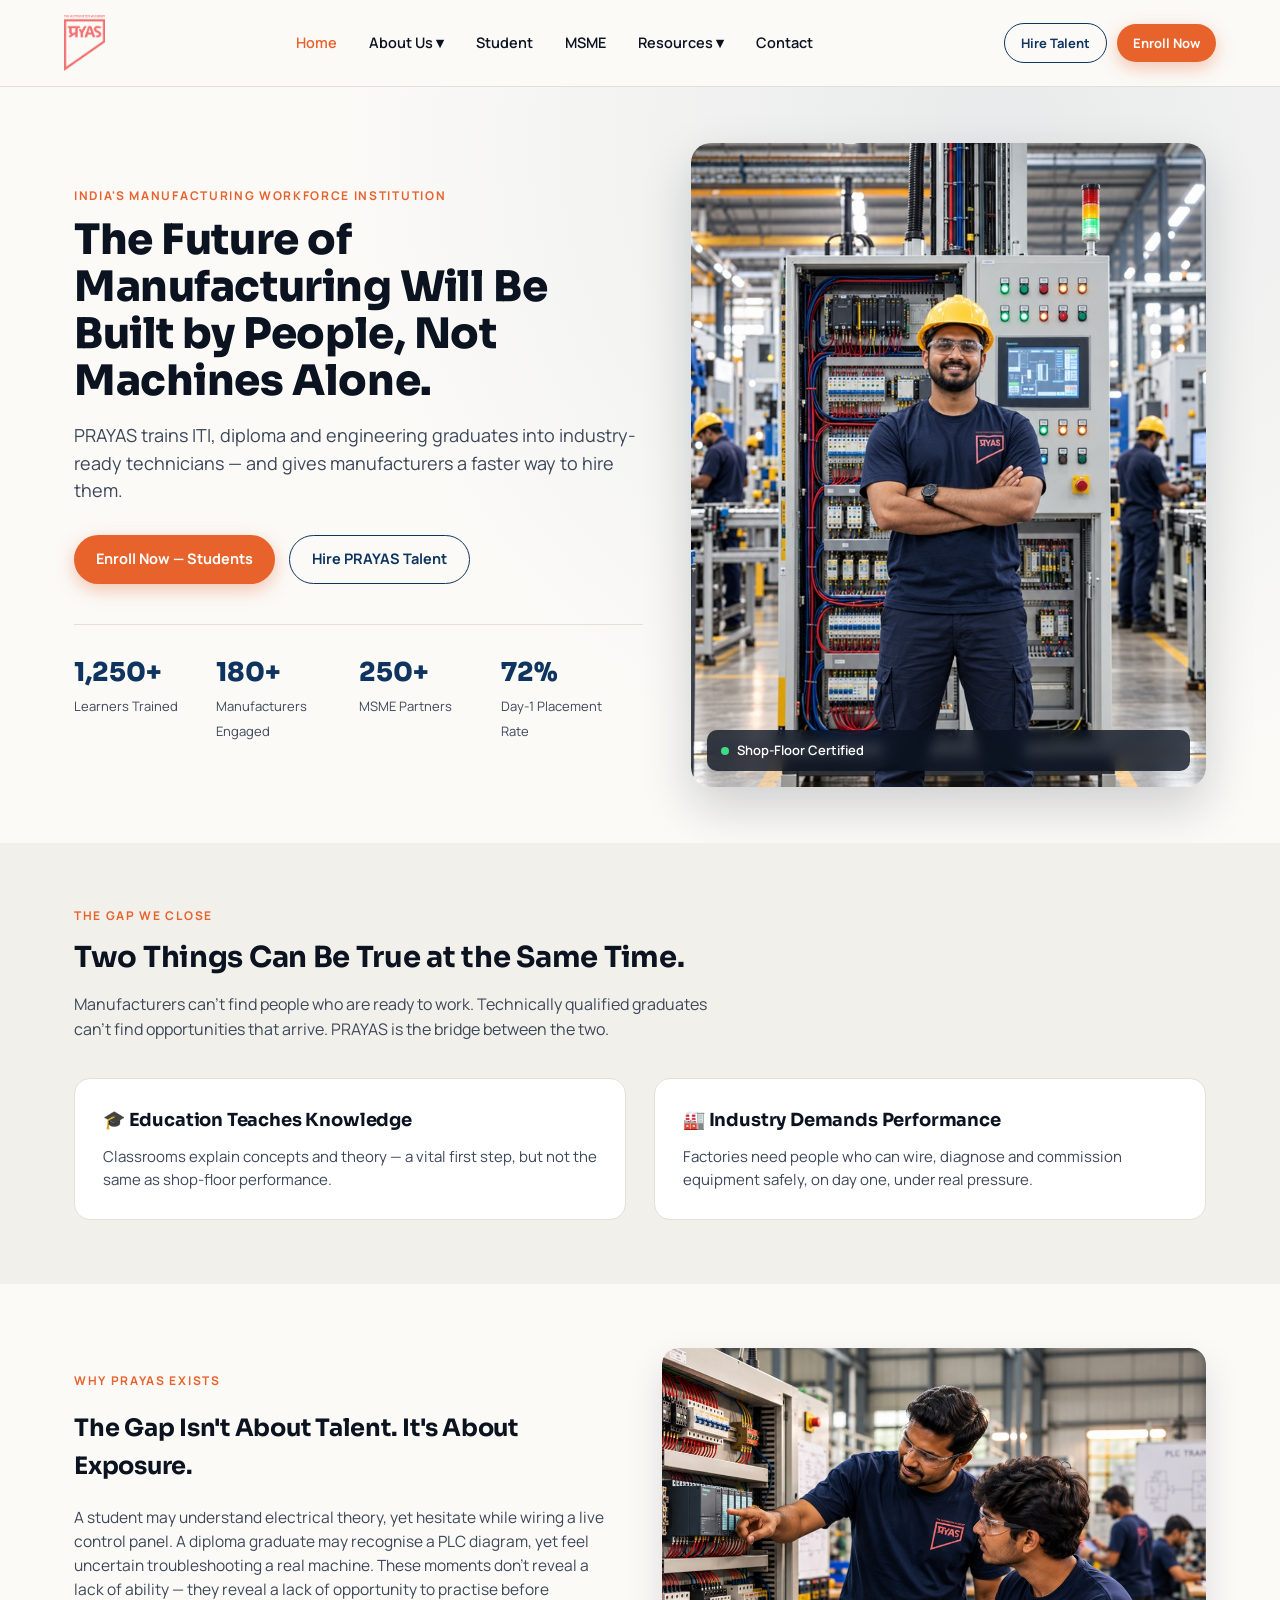
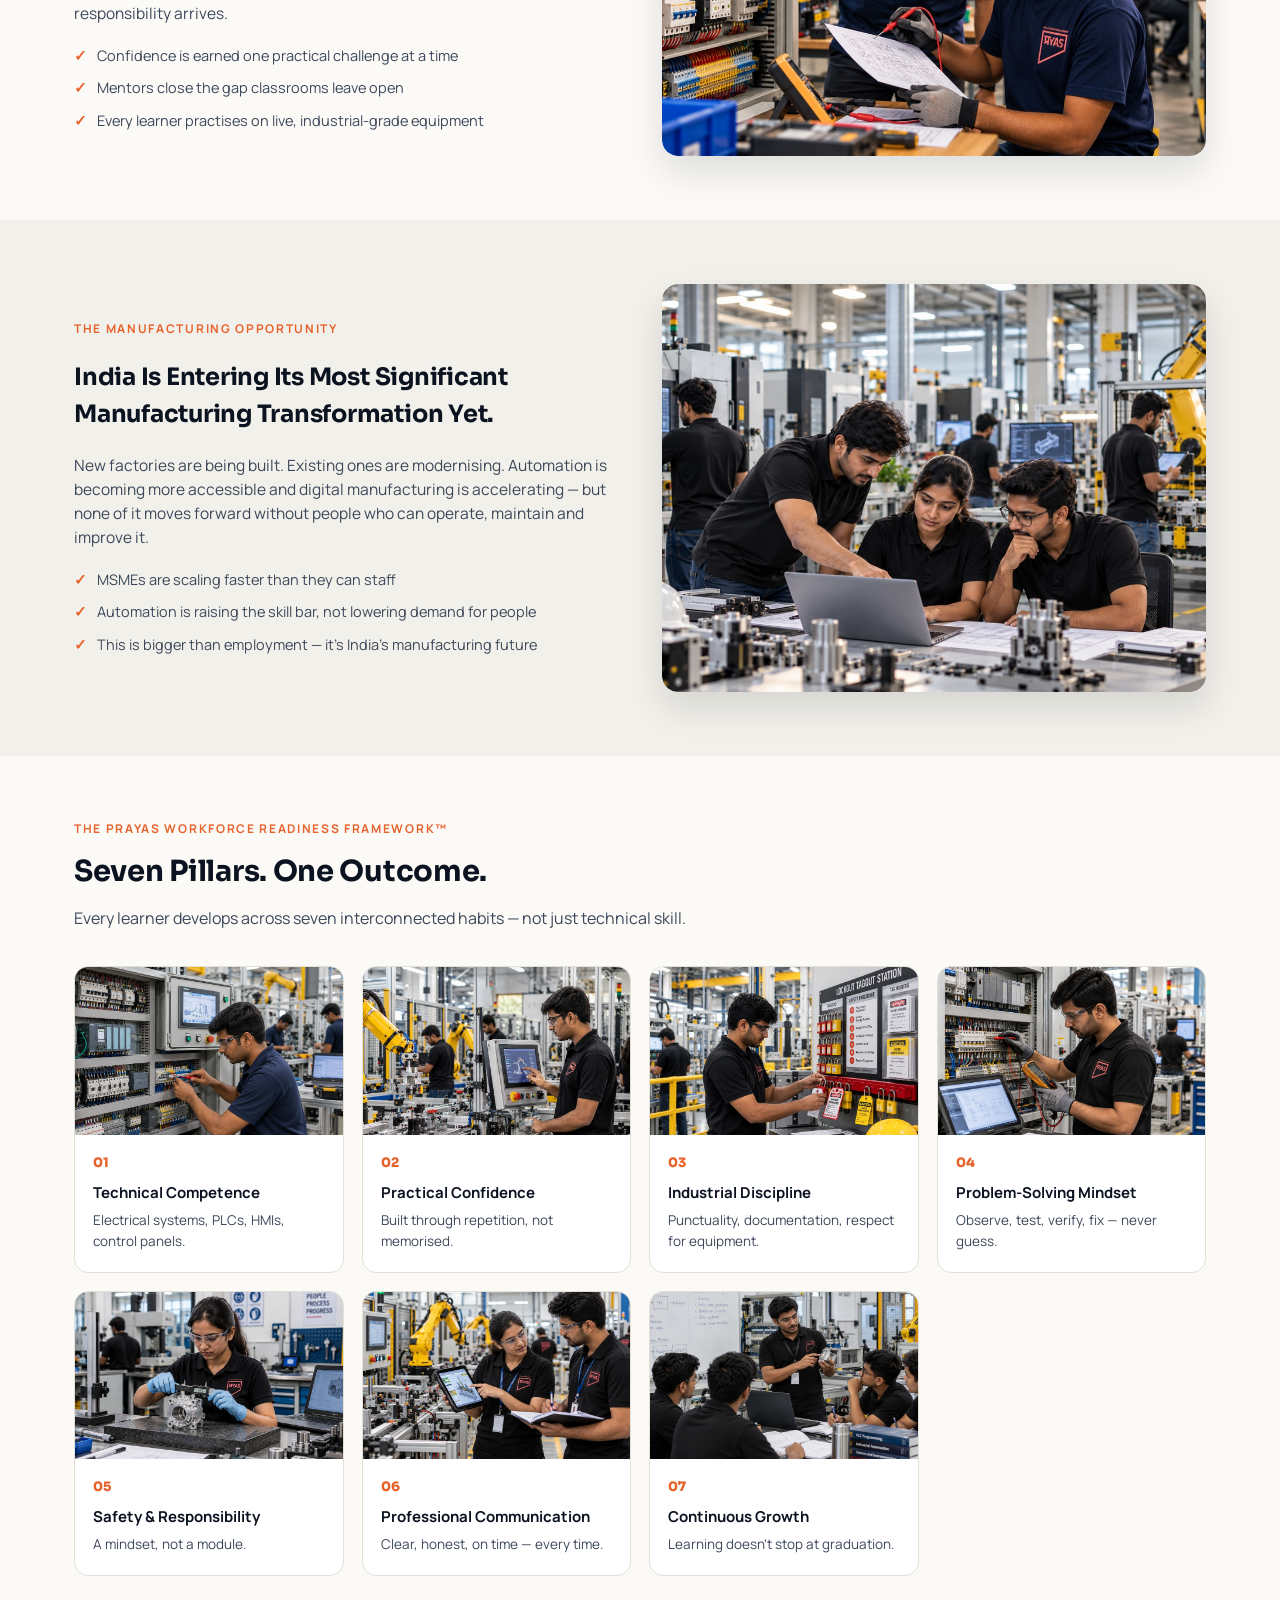
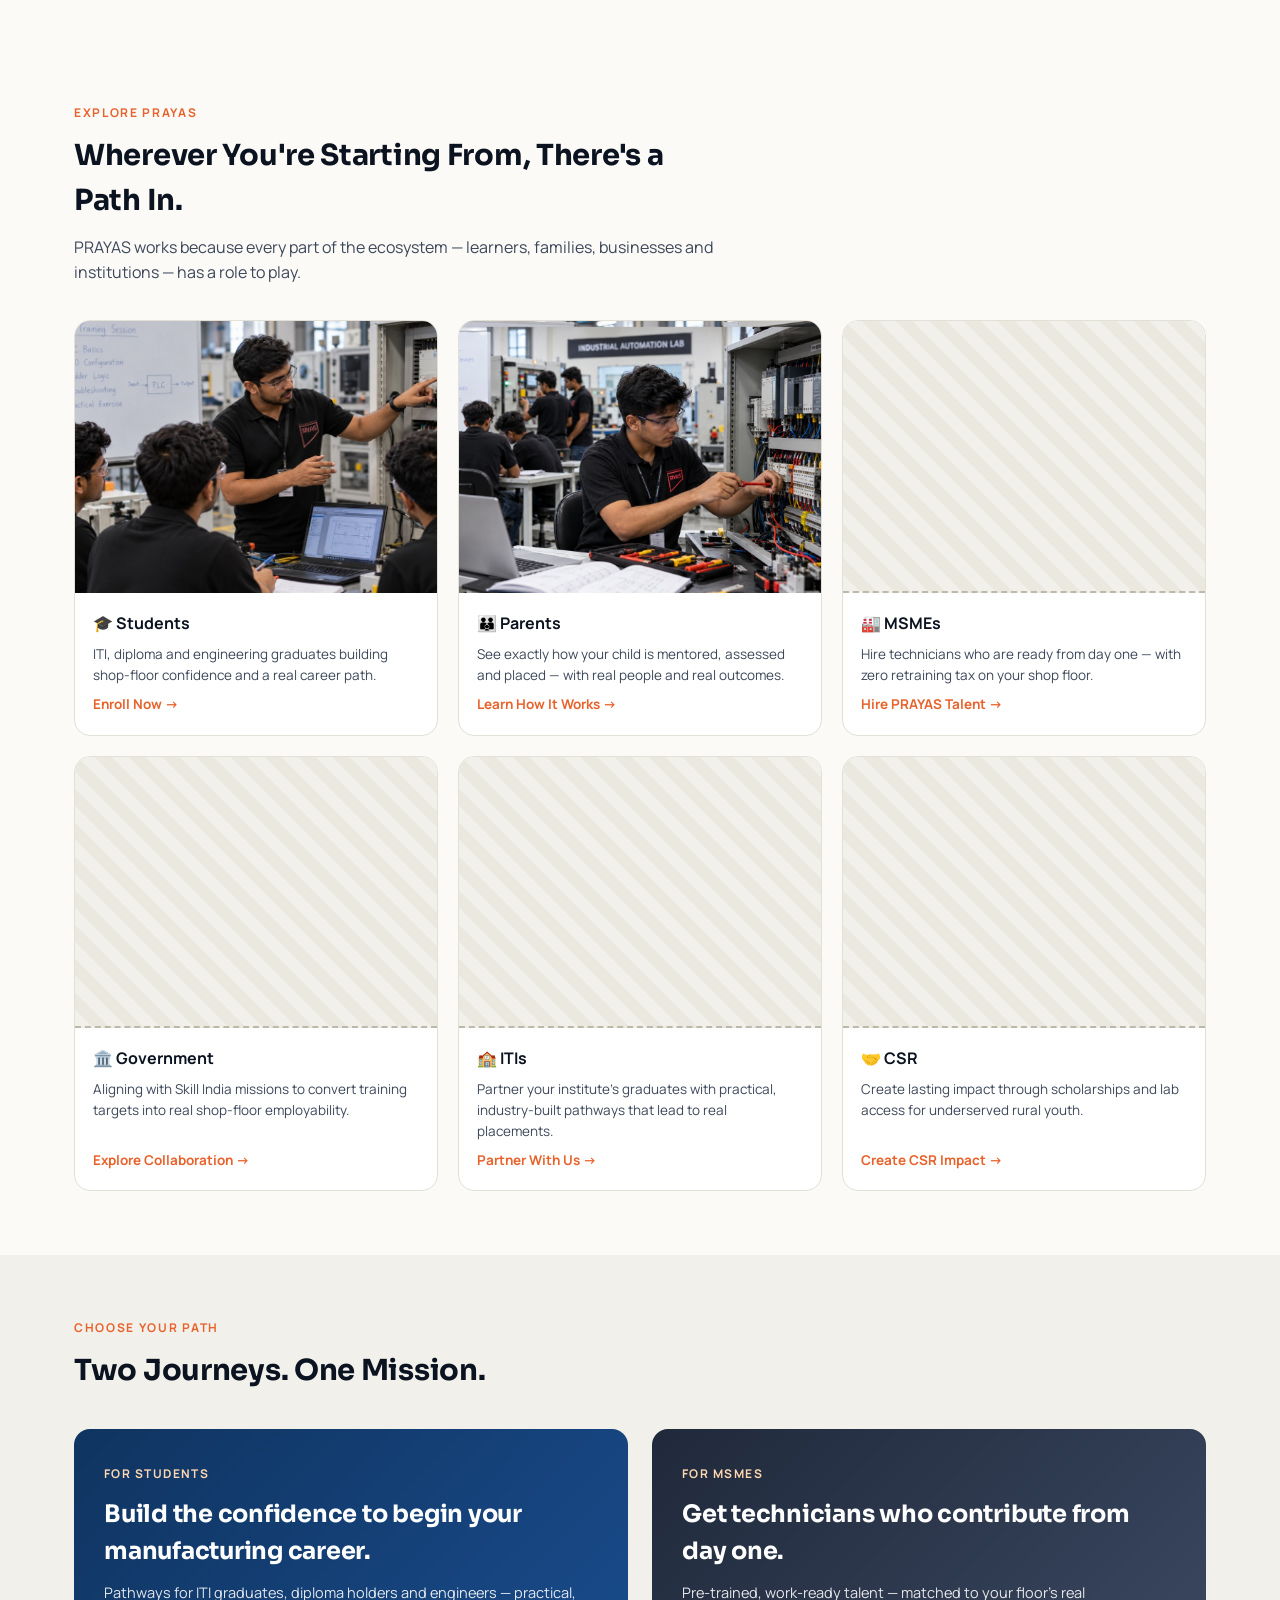
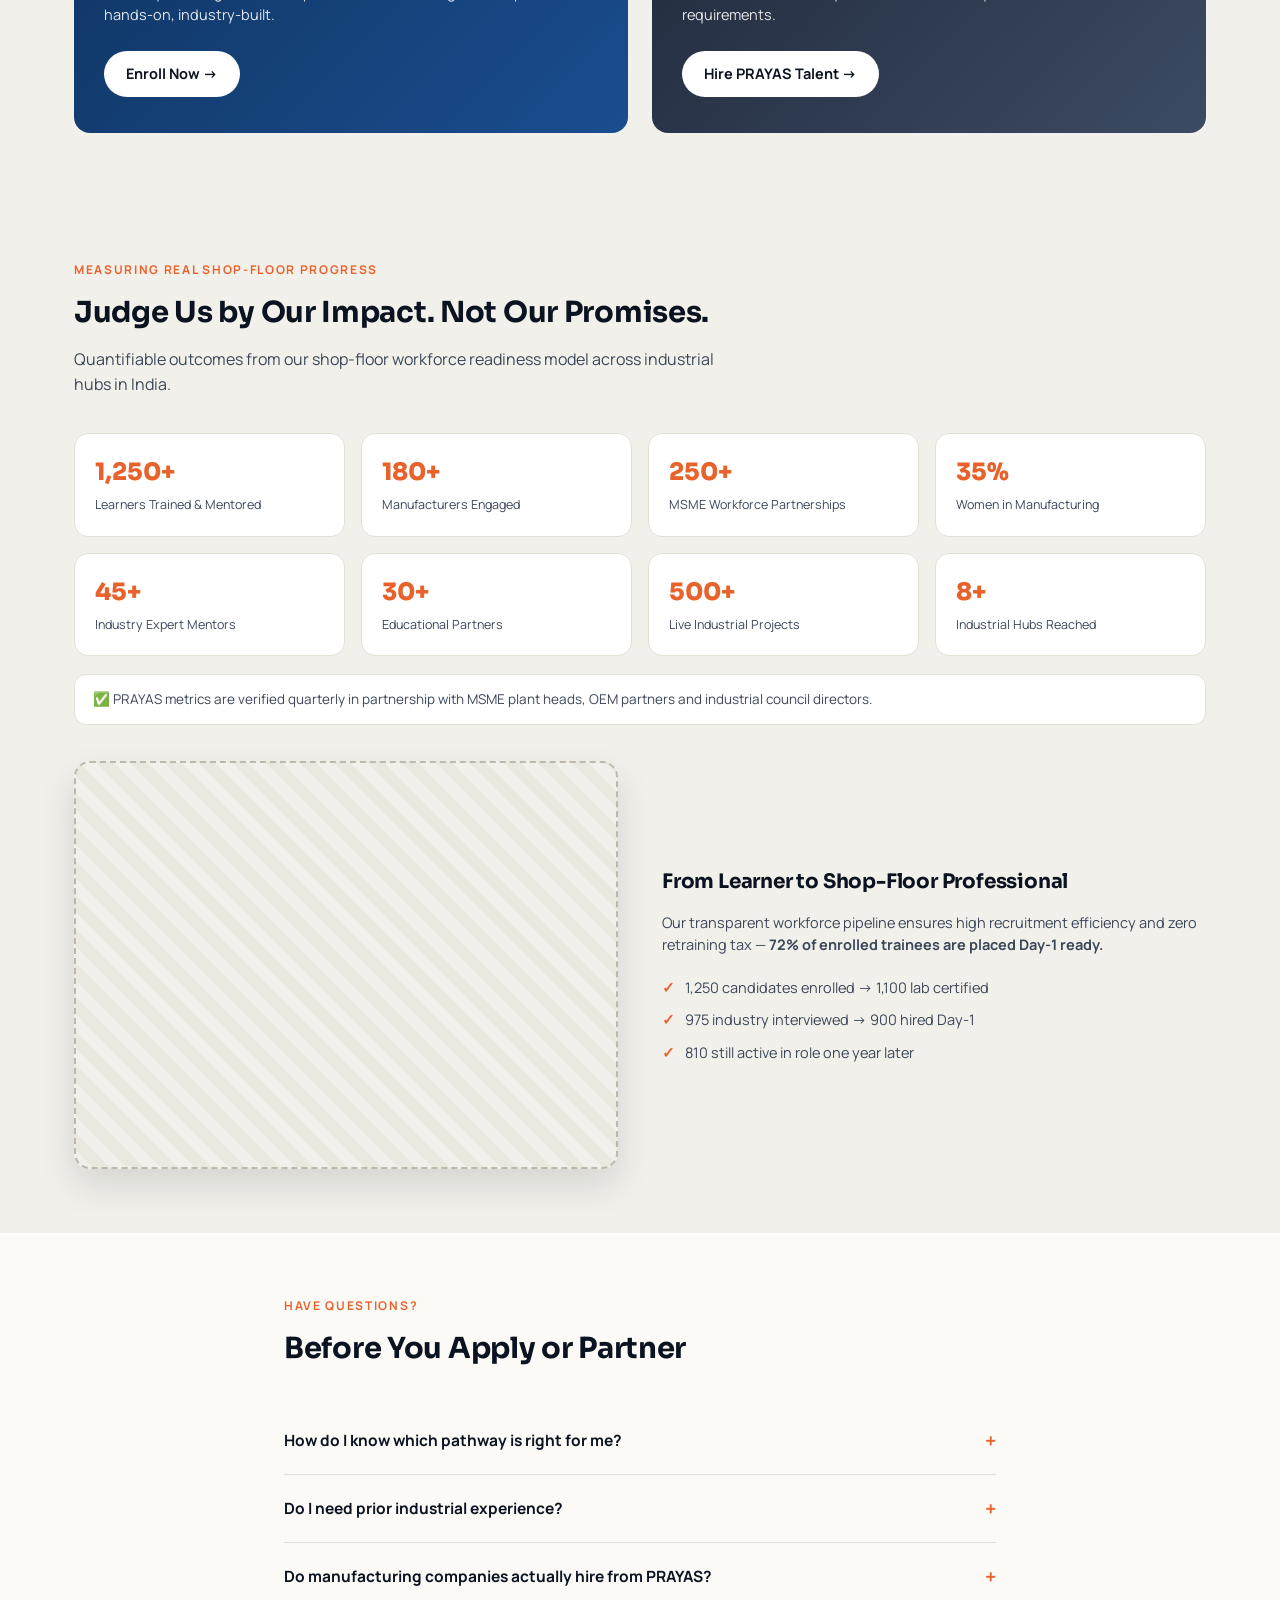
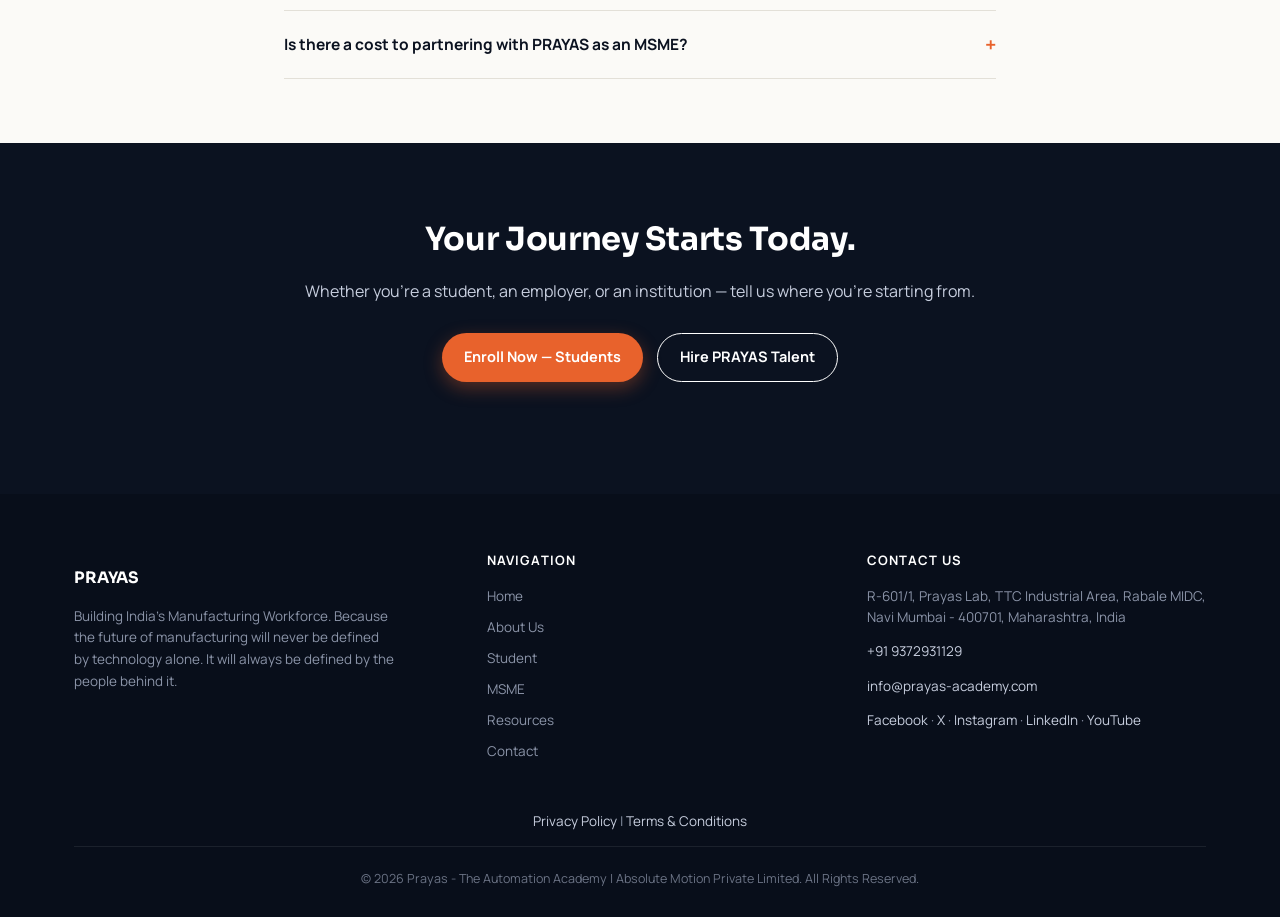
==== index.html @ fa3a676a "feat(homepage): add Parents tile photograph" ====
<!DOCTYPE html><html lang="en"><head><meta charset="UTF-8"><meta name="viewport" content="width=device-width,initial-scale=1"><title>PRAYAS — Building India's Manufacturing Workforce</title><meta name="description" content="PRAYAS trains ITI, diploma and engineering graduates into shop-floor ready technicians and helps MSMEs hire dependable talent."><link rel="preconnect" href="https://fonts.googleapis.com"><link href="https://fonts.googleapis.com/css2?family=Manrope:wght@400;500;600;700;800&family=Sora:wght@600;700;800&display=swap" rel="stylesheet"><style>
  :root{
    --ink:#0b1220;
    --ink-soft:#3c4759;
    --paper:#fbfaf7;
    --paper-alt:#f2f0ea;
    --accent:#0f3460;
    --accent-2:#e8622c;
    --line:#e3e0d8;
    --radius:16px;
    --maxw:1180px;
  }
  *{box-sizing:border-box;}
  html{scroll-behavior:smooth;}
  body{
    margin:0;
    font-family:'Manrope',sans-serif;
    color:var(--ink);
    background:var(--paper);
    line-height:1.55;
  }
  h1,h2,h3,.display{font-family:'Sora',sans-serif;letter-spacing:-0.01em;}
  a{text-decoration:none;color:inherit;}
  img{max-width:100%;display:block;}
  .wrap{max-width:var(--maxw);margin:0 auto;padding:0 24px;}
  .eyebrow{
    text-transform:uppercase;
    letter-spacing:0.14em;
    font-size:12px;
    font-weight:700;
    color:var(--accent-2);
    margin-bottom:10px;
  }
  /* ---------- HEADER ---------- */
  header{
    position:sticky;top:0;z-index:50;
    background:rgba(251,250,247,0.9);
    backdrop-filter:blur(10px);
    border-bottom:1px solid var(--line);
  }
  .nav-row{
    display:flex;align-items:center;justify-content:space-between;
    padding:15px 24px;max-width:1200px;margin:0 auto;
  }
  .logo{display:inline-flex;align-items:center;text-decoration:none;}
  .logo img{height:56px;width:auto;display:block;object-fit:contain;}
  @media (max-width:768px){.logo img{height:48px;}}
  @media (max-width:540px){.nav-row{padding:13px 18px;}.logo img{height:42px;}}
  nav.desktop-nav{display:flex;gap:32px;font-weight:600;font-size:14.5px;}
  nav.desktop-nav a:hover{color:var(--accent-2);}
  .nav-ctas{display:flex;gap:10px;align-items:center;}
  .btn{
    display:inline-flex;align-items:center;justify-content:center;gap:8px;
    padding:12px 22px;border-radius:999px;font-weight:700;font-size:14.5px;
    cursor:pointer;border:none;white-space:nowrap;transition:transform .15s ease, box-shadow .15s ease;
  }
  .btn:hover{transform:translateY(-1px);}
  .btn-primary{background:var(--accent-2);color:#fff;box-shadow:0 6px 18px rgba(232,98,44,0.35);}
  .btn-secondary{background:transparent;color:var(--accent);border:1.5px solid var(--accent);}
  .btn-ghost{background:var(--paper-alt);color:var(--ink);}
  .btn-small{padding:9px 16px;font-size:13px;}
  .hamburger{display:none;flex-direction:column;gap:5px;background:none;border:none;cursor:pointer;padding:6px;}
  .hamburger span{width:24px;height:2.5px;background:var(--ink);border-radius:2px;}
  /* ---------- MOBILE MENU ---------- */
  .mobile-menu{
    display:none;flex-direction:column;gap:2px;
    background:var(--paper);border-bottom:1px solid var(--line);
    padding:8px 24px 20px;
  }
  .mobile-menu.open{display:flex;}
  .mobile-menu a{padding:14px 4px;font-weight:600;border-bottom:1px solid var(--line);}
  /* ---------- HERO ---------- */
  .hero{padding:56px 0;position:relative;overflow:hidden;}
  .hero::before{
    content:"";position:absolute;inset:0;z-index:-1;
    background:radial-gradient(circle at 78% 8%, rgba(15,52,96,0.08), transparent 55%);
  }
  .hero-grid{display:grid;grid-template-columns:1.05fr 0.95fr;gap:48px;align-items:center;}
  .hero-inner{max-width:640px;}
  .hero h1{font-size:42px;font-weight:800;margin:0 0 18px;line-height:1.12;}
  .hero p.lede{font-size:18px;color:var(--ink-soft);margin:0 0 30px;max-width:600px;}
  .hero-ctas{display:flex;gap:14px;flex-wrap:wrap;margin-bottom:40px;}
  .trust-bar{
    display:flex;gap:0;border-top:1px solid var(--line);padding-top:28px;flex-wrap:wrap;
  }
  .trust-stat{flex:1;min-width:130px;padding-right:24px;}
  .trust-stat b{display:block;font-family:'Sora',sans-serif;font-size:26px;font-weight:800;color:var(--accent);}
  .trust-stat span{font-size:13px;color:var(--ink-soft);}
  .hero-media{position:relative;border-radius:20px;overflow:hidden;box-shadow:0 20px 50px rgba(11,18,32,0.18);}
  .hero-media img{width:100%;height:100%;object-fit:cover;aspect-ratio:4/5;}
  .hero-media .tag{
    position:absolute;bottom:16px;left:16px;right:16px;background:rgba(11,18,32,0.78);
    color:#fff;padding:10px 14px;border-radius:10px;font-size:13px;font-weight:600;
    display:flex;align-items:center;gap:8px;backdrop-filter:blur(6px);
  }
  .tag .dot{width:8px;height:8px;border-radius:50%;background:#3ddc84;flex:0 0 auto;}
  /* ---------- SECTION SHELL ---------- */
  section{padding:64px 0;}
  .section-alt{background:var(--paper-alt);}
  .section-dark{background:var(--ink);color:#fff;}
  .section-dark .section-head p{color:#aab2c5;}
  .section-head{max-width:640px;margin-bottom:36px;}
  .section-head.center{max-width:680px;margin-left:auto;margin-right:auto;text-align:center;}
  .section-head h2{font-size:29px;font-weight:700;margin:0 0 12px;}
  .section-head p{color:var(--ink-soft);font-size:16px;margin:0;}
  /* ---------- PROBLEM / BRIDGE ---------- */
  .bridge-grid{display:grid;grid-template-columns:1fr 1fr;gap:28px;}
  .bridge-card{
    background:#fff;border:1px solid var(--line);border-radius:var(--radius);
    padding:28px;
  }
  .bridge-card h3{font-size:18px;margin:0 0 10px;}
  .bridge-card p{margin:0;color:var(--ink-soft);font-size:15px;}
  .split{display:grid;grid-template-columns:1fr 1fr;gap:44px;align-items:center;}
  .split.reverse .split-media{order:2;}
  .split-media img{border-radius:18px;width:100%;object-fit:cover;aspect-ratio:4/3;box-shadow:0 16px 36px rgba(11,18,32,0.12);}
  .checklist{list-style:none;margin:20px 0 0;padding:0;display:grid;gap:10px;}
  .checklist li{display:flex;gap:10px;font-size:14.5px;color:var(--ink-soft);}
  .checklist li::before{content:"✓";color:var(--accent-2);font-weight:800;flex:0 0 auto;}
  /* ---------- FRAMEWORK: desktop grid / mobile carousel ---------- */
  .framework-grid{
    display:grid;grid-template-columns:repeat(4,1fr);gap:18px;
  }
  .pillar{
    background:#fff;border:1px solid var(--line);border-radius:14px;
    overflow:hidden;flex:0 0 auto;
  }
  .pillar .pillar-img{width:100%;aspect-ratio:16/10;object-fit:cover;}
  .pillar .pillar-body{padding:18px 18px 20px;}
  .pillar .num{font-family:'Sora',sans-serif;font-weight:800;color:var(--accent-2);font-size:13px;margin-bottom:8px;}
  .pillar h4{font-size:15px;margin:0 0 6px;}
  .pillar p{font-size:13.5px;color:var(--ink-soft);margin:0;}
  .framework-scroll{display:none;}
  /* ---------- AUDIENCE TILES ---------- */
  .tile-grid{display:grid;grid-template-columns:repeat(3,1fr);gap:20px;}
  .tile{background:#fff;border:1px solid var(--line);border-radius:16px;overflow:hidden;display:flex;flex-direction:column;}
  .tile img{width:100%;aspect-ratio:4/3;object-fit:cover;}
  .tile-body{padding:18px 18px 20px;display:flex;flex-direction:column;gap:8px;flex:1;}
  .tile-body h4{margin:0;font-size:16px;}
  .tile-body p{margin:0;font-size:13.5px;color:var(--ink-soft);flex:1;}
  .tile-body a{font-size:13.5px;font-weight:700;color:var(--accent-2);}
  /* ---------- CHOOSE YOUR PATH ---------- */
  .path-grid{display:grid;grid-template-columns:1fr 1fr;gap:24px;}
  .path-card{
    border-radius:var(--radius);padding:36px 30px;color:#fff;position:relative;overflow:hidden;
  }
  .path-card.student{background:linear-gradient(135deg,#0f3460,#1a4d8f);}
  .path-card.employer{background:linear-gradient(135deg,#20293b,#3c4a63);}
  .path-card .eyebrow-light{color:#ffd7b0;text-transform:uppercase;letter-spacing:0.12em;font-size:12px;font-weight:700;margin-bottom:12px;}
  .path-card h3{font-size:24px;margin:0 0 12px;}
  .path-card p{font-size:14.5px;opacity:0.88;margin:0 0 24px;}
  .path-card .btn-primary{background:#fff;color:var(--ink);box-shadow:none;}
  .path-card .btn-primary:hover{background:#f2f0ea;}
  /* ---------- TIMELINE (Student Journey) ---------- */
  .timeline{display:grid;grid-template-columns:repeat(5,1fr);gap:18px;}
  .tl-step{background:#fff;border:1px solid var(--line);border-radius:14px;overflow:hidden;}
  .tl-step img{width:100%;aspect-ratio:1/1;object-fit:cover;}
  .tl-body{padding:14px 16px 18px;}
  .tl-body .tl-num{font-family:'Sora',sans-serif;font-weight:800;color:var(--accent-2);font-size:12px;}
  .tl-body h4{font-size:14.5px;margin:8px 0 6px;}
  .tl-body p{font-size:12.5px;color:var(--ink-soft);margin:0;}
  /* ---------- HIRING PROCESS STEPS ---------- */
  .steps-list{display:grid;gap:14px;}
  .step-row{display:flex;gap:16px;background:#fff;border:1px solid var(--line);border-radius:14px;padding:18px 20px;align-items:flex-start;}
  .step-row .step-num{
    width:36px;height:36px;border-radius:50%;background:var(--paper-alt);color:var(--accent-2);
    font-family:'Sora',sans-serif;font-weight:800;font-size:14px;display:flex;align-items:center;justify-content:center;flex:0 0 auto;
  }
  .step-row h4{margin:0 0 4px;font-size:15.5px;}
  .step-row p{margin:0;font-size:14px;color:var(--ink-soft);}
  /* ---------- ECOSYSTEM CARDS ---------- */
  .eco-grid{display:grid;grid-template-columns:repeat(3,1fr);gap:22px;margin-bottom:30px;}
  .eco-card{background:rgba(255,255,255,0.05);border:1px solid rgba(255,255,255,0.12);border-radius:16px;padding:26px;}
  .eco-card h4{margin:0 0 10px;font-size:16.5px;color:#fff;}
  .eco-card p{margin:0;font-size:14px;color:#b7bfd1;}
  .testimonial-card{
    background:linear-gradient(135deg,#0f3460,#1a2b4d);border-radius:18px;padding:34px 36px;
    display:grid;grid-template-columns:1fr auto;gap:20px;align-items:center;
  }
  .testimonial-card .tag-pill{display:inline-block;background:rgba(232,98,44,0.18);color:#ffb98a;font-size:11.5px;font-weight:700;letter-spacing:0.08em;text-transform:uppercase;padding:5px 12px;border-radius:999px;margin-bottom:14px;}
  .testimonial-card blockquote{margin:0 0 18px;font-size:19px;font-weight:600;color:#fff;line-height:1.4;}
  .testimonial-card .attribution{display:flex;align-items:center;gap:10px;font-size:13.5px;color:#c7cede;}
  .testimonial-card .avatar{width:36px;height:36px;border-radius:50%;background:var(--accent-2);color:#fff;display:flex;align-items:center;justify-content:center;font-weight:800;font-size:13px;flex:0 0 auto;}
  /* ---------- VISION BANNER ---------- */
  .vision-banner{
    background:linear-gradient(135deg,#0f3460,#0b1220);color:#fff;border-radius:22px;
    padding:56px 44px;text-align:center;position:relative;overflow:hidden;
  }
  .vision-banner .eyebrow{color:#ffb98a;}
  .vision-banner h2{font-size:30px;margin:0 auto 16px;max-width:720px;}
  .vision-banner p{color:#c7cede;max-width:620px;margin:0 auto;font-size:15.5px;}
  /* ---------- IMPACT STATS ---------- */
  .stat-grid{display:grid;grid-template-columns:repeat(4,1fr);gap:16px;margin-bottom:18px;}
  .stat-card{background:#fff;border:1px solid var(--line);border-radius:14px;padding:20px;}
  .stat-card b{display:block;font-family:'Sora',sans-serif;font-size:24px;font-weight:800;color:var(--accent-2);}
  .stat-card span{font-size:12.5px;color:var(--ink-soft);}
  .verified-note{display:flex;gap:8px;align-items:center;background:#fff;border:1px solid var(--line);border-radius:12px;padding:14px 18px;font-size:13.5px;color:var(--ink-soft);margin-bottom:36px;}
  /* ---------- FAQ accordion ---------- */
  .faq-item{border-bottom:1px solid var(--line);padding:18px 0;cursor:pointer;}
  .faq-q{display:flex;justify-content:space-between;align-items:center;font-weight:700;font-size:15.5px;}
  .faq-a{max-height:0;overflow:hidden;transition:max-height .25s ease;font-size:14.5px;color:var(--ink-soft);}
  .faq-item.open .faq-a{max-height:200px;padding-top:10px;}
  .faq-item.open .faq-q .chev{transform:rotate(45deg);}
  .chev{transition:transform .2s ease;font-size:20px;color:var(--accent-2);}
  /* ---------- CONTACT FORM ---------- */
  .contact-grid{display:grid;grid-template-columns:1.1fr 0.9fr;gap:36px;}
  .contact-form{background:#fff;border:1px solid var(--line);border-radius:18px;padding:32px;}
  .contact-form h3{margin:0 0 6px;font-size:20px;}
  .contact-form>p{margin:0 0 22px;color:var(--ink-soft);font-size:14px;}
  .form-row{display:grid;grid-template-columns:1fr 1fr;gap:14px;margin-bottom:14px;}
  .field label{display:block;font-size:11.5px;font-weight:700;letter-spacing:0.06em;text-transform:uppercase;color:var(--ink-soft);margin-bottom:6px;}
  .field input,.field textarea,.field select{
    width:100%;border:1px solid var(--line);border-radius:10px;padding:12px 14px;font-family:inherit;font-size:14.5px;background:var(--paper);
  }
  .field textarea{resize:vertical;min-height:90px;}
  .contact-side{display:flex;flex-direction:column;gap:18px;}
  .info-card{background:var(--paper-alt);border:1px solid var(--line);border-radius:16px;padding:22px;}
  .info-card h4{margin:0 0 10px;font-size:15px;}
  .info-card p{margin:0 0 4px;font-size:14px;color:var(--ink-soft);}
  .info-card a{color:var(--accent);font-weight:700;}
  .info-card.notice{background:#fff3ec;border-color:#f4d3bf;}
  /* ---------- CLOSING CTA ---------- */
  .closing{background:var(--ink);color:#fff;text-align:center;padding:72px 0;}
  .closing h2{font-size:32px;margin:0 0 14px;}
  .closing p{color:#c7cede;margin:0 0 30px;}
  .closing .hero-ctas{justify-content:center;}
  /* ---------- FOOTER ---------- */
  footer{background:#080e1a;color:#8b94a8;padding:56px 0 28px;font-size:13.5px;}
  .footer-grid{display:grid;grid-template-columns:1.1fr 1fr 1fr;gap:40px;margin-bottom:36px;}
  .footer-brand img{height:70px;width:auto;margin-bottom:16px;}
  .footer-brand p{max-width:320px;line-height:1.6;color:#8b94a8;}
  .footer-social{display:flex;gap:10px;margin-top:16px;}
  .footer-social a{width:34px;height:34px;border-radius:50%;background:rgba(255,255,255,0.06);display:flex;align-items:center;justify-content:center;font-size:13px;color:#c7cede;}
  footer h5{color:#fff;font-size:13px;text-transform:uppercase;letter-spacing:0.08em;margin:0 0 16px;}
  footer nav.footer-nav{display:flex;flex-direction:column;gap:10px;}
  .footer-bottom{border-top:1px solid rgba(255,255,255,0.08);padding-top:22px;text-align:center;font-size:12.5px;color:#6b7385;}
  /* ---------- STICKY MOBILE CTA BAR ---------- */
  .mobile-cta-bar{
    display:none;position:fixed;bottom:0;left:0;right:0;z-index:60;
    background:#fff;border-top:1px solid var(--line);
    padding:10px 16px calc(10px + env(safe-area-inset-bottom));
    gap:10px;box-shadow:0 -6px 20px rgba(0,0,0,0.08);
  }
  .mobile-cta-bar .btn{flex:1;padding:13px 10px;font-size:14px;}
  /* ================= RESPONSIVE: MOBILE (<768px) ================= */
  @media (max-width:900px){
    .hero-grid{grid-template-columns:1fr;}
    .hero-media{order:-1;max-width:420px;}
    .split{grid-template-columns:1fr;}
    .split.reverse .split-media{order:0;}
    .tile-grid{grid-template-columns:1fr 1fr;}
    .eco-grid{grid-template-columns:1fr;}
    .stat-grid{grid-template-columns:1fr 1fr;}
    .footer-grid{grid-template-columns:1fr 1fr;}
    .contact-grid{grid-template-columns:1fr;}
    .testimonial-card{grid-template-columns:1fr;}
  }
  @media (max-width:768px){
    nav.desktop-nav{display:none;}
    .nav-ctas .btn-secondary{display:none;}
    .nav-ctas .btn-primary{display:none;}
    .hamburger{display:flex;}
    .hero{padding:32px 0;}
    .hero h1{font-size:28px;}
    .hero h1 .desktop-only-text{display:none;}
    .hero p.lede{font-size:15px;}
    .hero-ctas{margin-bottom:28px;}
    .hero-ctas .btn-secondary{display:none;} /* mobile hero: ONE primary CTA only, per the divergence rule */
    .trust-bar{display:grid;grid-template-columns:1fr 1fr;gap:18px;border-top:1px solid var(--line);}
    .trust-stat{padding-right:0;}
    section{padding:44px 0;}
    .section-head h2{font-size:23px;}
    .bridge-grid{grid-template-columns:1fr;gap:16px;}
    /* framework becomes a swipeable carousel on mobile */
    .framework-grid{display:none;}
    .framework-scroll{
      display:flex;gap:14px;overflow-x:auto;scroll-snap-type:x mandatory;
      padding-bottom:8px;margin:0 -24px;padding-left:24px;padding-right:24px;
    }
    .framework-scroll .pillar{min-width:78%;scroll-snap-align:start;}
    .tile-grid{grid-template-columns:1fr;gap:16px;}
    .path-grid{grid-template-columns:1fr;gap:16px;}
    .path-card{padding:26px 22px;}
    .timeline{grid-template-columns:1fr 1fr;}
    .stat-grid{grid-template-columns:1fr 1fr;}
    .form-row{grid-template-columns:1fr;}
    body{padding-bottom:74px;} /* room for sticky bar */
    .mobile-cta-bar{display:flex;}
    .closing .hero-ctas .btn-secondary{display:none;}
    .vision-banner{padding:40px 26px;}
  }
  @media (min-width:769px){
    .mobile-menu{display:none !important;}
  }

.photo-slot{display:flex;align-items:center;justify-content:center;text-align:center;width:100%;min-height:140px;border:2px dashed #bdb8aa;border-radius:16px;background:repeating-linear-gradient(45deg,#f2f0ea,#f2f0ea 12px,#ebe8df 12px,#ebe8df 24px);color:#7b7566;font:600 13px Manrope,sans-serif;padding:12px;overflow:hidden}
.photo-slot.filled{border:0;padding:0;background:none}.photo-slot img{width:100%;height:100%;object-fit:cover;display:block;border-radius:inherit}
.hero-media .photo-slot,.split-media .photo-slot{box-shadow:0 16px 36px rgba(11,18,32,.12)}.pillar .photo-slot,.tile .photo-slot{border-radius:0;border-width:0 0 2px 0}
.muted{color:var(--ink-soft)}.lead{max-width:680px;color:var(--ink-soft)}
.page-hero{background:linear-gradient(135deg,#0f3460,#0b1f3a);color:#fff;padding:56px 0}.page-hero h1{font-size:clamp(28px,4vw,40px);margin:0 0 12px}.page-hero p{color:#d5dbe8;max-width:620px}.page-hero .eyebrow{color:#ffd7b0}
.dd{position:relative}.dd>div{display:none;position:absolute;top:100%;left:-10px;background:#fff;border:1px solid var(--line);border-radius:10px;padding:8px;min-width:190px;flex-direction:column;z-index:60}
.dd:hover>div,.dd:focus-within>div,.dd.open>div{display:flex}.dd>div a{padding:7px 10px;border-radius:6px;font-weight:500}.dd>div a:hover{background:var(--paper-alt)}
.flow .nodes{list-style:none;margin:0 0 16px;padding:0;display:flex;gap:10px}.flow li{flex:1;position:relative}
.flow li:not(:last-child)::after{content:"\2192";position:absolute;right:-10px;top:50%;transform:translate(50%,-50%);color:var(--accent-2);font-weight:800;z-index:1}
.node{width:100%;height:100%;text-align:left;background:#fff;border:1.5px solid var(--line);border-radius:12px;padding:14px;font:600 14px Manrope,sans-serif;cursor:pointer}
.node b{display:block;color:var(--accent-2);font:800 12px Sora,sans-serif;margin-bottom:4px}.node:hover{border-color:var(--accent)}.node.on{background:var(--accent);color:#fff;border-color:var(--accent)}.node.on b{color:#ffd7b0}
.panel{background:#fff;border:1px solid var(--line);border-left:5px solid var(--accent-2);border-radius:12px;padding:18px 20px}.panel h4{margin:0 0 6px}.panel p{margin:0;color:var(--ink-soft)}
.stairs .nodes{align-items:flex-end}.stairs li:nth-child(1) .node{min-height:80px}.stairs li:nth-child(2) .node{min-height:110px}.stairs li:nth-child(3) .node{min-height:140px}.stairs li:nth-child(4) .node{min-height:170px}.stairs li:nth-child(5) .node{min-height:200px}
.tabs{display:flex;gap:8px;flex-wrap:wrap;margin:16px 0 20px}.tabs button{padding:9px 16px;border-radius:99px;border:1.5px solid var(--line);background:#fff;font:700 14px Manrope,sans-serif;cursor:pointer}.tabs button.on{background:var(--accent-2);border-color:var(--accent-2);color:#fff}
[data-pane]{display:none}[data-pane].on{display:block}.start{display:inline-block;background:var(--paper-alt);border:1.5px dashed var(--accent);border-radius:99px;padding:6px 14px;font-weight:700;font-size:13px;margin-bottom:12px}
.win{background:#fff;border:1px solid var(--line);border-radius:14px;overflow:hidden;box-shadow:0 12px 30px rgba(11,18,32,.1)}
.bar{background:var(--paper-alt);padding:10px 14px;display:flex;gap:6px;align-items:center;font-size:13px;font-weight:700;border-bottom:1px solid var(--line)}
.bar i{width:11px;height:11px;border-radius:50%;background:#ff5f57}.bar i:nth-child(2){background:#febc2e}.bar i:nth-child(3){background:#28c840;margin-right:8px}
.faq{display:grid;grid-template-columns:1fr 1.2fr}.faq .qs{display:flex;flex-direction:column;border-right:1px solid var(--line)}.faq .node{height:auto;padding:14px 16px;border:0;border-bottom:1px solid var(--line);border-radius:0}.faq .ans{padding:22px}.faq .ans h4{margin:0 0 8px}
.sides{display:grid;grid-template-columns:1fr auto 1fr;align-items:center;margin:24px 0}.side{background:#fff;border:1px solid var(--line);border-radius:14px;padding:22px}.side small{color:var(--accent-2);font-weight:800;text-transform:uppercase;font-size:11px}
.side p{font:600 17px Sora,sans-serif;margin:8px 0 0}.span{width:36px;height:6px;background:var(--line);border-radius:3px;transition:width .8s,background .8s}.sides.built .span{width:120px;background:var(--accent-2)}
.built-msg{opacity:0;transition:opacity .6s .5s;text-align:center;font-weight:700;color:var(--accent-2)}.sides.built+.built-msg{opacity:1}
.chal{background:#fff;border:1px solid var(--line);border-radius:12px;margin-bottom:10px;padding:0 18px}.chal summary{padding:16px 0;font-weight:700;cursor:pointer;list-style:none;display:flex;justify-content:space-between}.chal summary::after{content:"+";color:var(--accent-2);font-size:20px}.chal[open] summary::after{content:"\2212"}.chal div{padding:0 0 16px;color:var(--ink-soft)}
.calc{background:var(--accent);color:#fff;border-radius:16px;padding:26px;display:grid;grid-template-columns:1fr 1fr;gap:24px}.calc label{display:block;font-size:12px;font-weight:700;margin:10px 0 4px;color:#d5dbe8}.calc input{width:100%;padding:10px;border-radius:8px;border:0;font:inherit}
.calc .out{background:rgba(255,255,255,.08);border-radius:12px;padding:20px;text-align:center}.calc .out b{display:block;font:800 34px Sora,sans-serif;color:#ffd7b0}
.grid3{display:grid;grid-template-columns:repeat(3,1fr);gap:16px}.card{background:#fff;border:1px solid var(--line);border-radius:14px;padding:20px}
@media(max-width:900px){.hero-media{order:0;max-width:100%}.hero-media .photo-slot,.hero-media img{aspect-ratio:16/9!important}}
@media(max-width:768px){.hero h1 .desktop-only-text{display:inline!important}section{padding:36px 0}.hide-m{display:none!important}
.tile-grid{display:flex!important;overflow-x:auto;scroll-snap-type:x mandatory;gap:14px;margin:0 -24px;padding:0 24px 8px}.tile{min-width:78%;scroll-snap-align:start}
.split-media .photo-slot,.pillar .photo-slot{aspect-ratio:16/9!important}}
@media(max-width:800px){.flow .nodes{flex-direction:column}.flow li:not(:last-child)::after{content:"\2193";right:auto;left:50%;top:auto;bottom:-14px;transform:translateX(-50%)}.stairs li .node{min-height:0!important}.faq,.sides,.calc,.grid3{grid-template-columns:1fr!important}.faq .qs{border-right:0}.span{width:6px;height:30px;margin:0 auto}.sides.built .span{width:6px;height:60px}.dd>div{position:static;display:flex;border:0}}

.desktop-nav a.active{color:var(--accent-2)}.desktop-nav a.soon,.mobile-menu a.soon,.footer-nav a.soon,.dd>div a.soon{opacity:.5}
.toast{position:fixed;bottom:90px;left:50%;transform:translateX(-50%);background:#0b1220;color:#fff;padding:10px 18px;border-radius:99px;font-size:14px;z-index:99;opacity:0;pointer-events:none;transition:opacity .25s}.toast.on{opacity:1}
</style></head><body><header><div class="nav-row"><a href="index.html" class="logo"><img src="images/logo.png" alt="PRAYAS Logo"></a><nav class="desktop-nav"><a href="index.html" class="active">Home</a><span class="dd"><a href="about.html">About Us &#9662;</a><div><a href="about.html#about-why">Why PRAYAS?</a><a href="about.html#about-vision">Vision &amp; Purpose</a><a href="about.html#about-mission">Mission &amp; Impact</a><a href="about.html#about-collaboration">Collaboration</a><a href="about.html#about-career">Career</a><a href="contact.html">Contact Us</a></div></span><a href="students.html">Student</a><a href="employers.html">MSME</a><span class="dd"><a href="resources.html">Resources &#9662;</a><div><a href="resources.html#vlog">Vlog</a><a href="resources.html#blog">Blog</a><a href="resources.html#study">Study Material</a><a href="resources.html#events">Events</a><a href="resources.html#gallery">Gallery</a></div></span><a href="contact.html">Contact</a></nav><div class="nav-ctas"><a href="manpower-portal/" class="btn btn-secondary btn-small">Hire Talent</a><a href="student-portal/" class="btn btn-primary btn-small">Enroll Now</a><button class="hamburger" onclick="document.getElementById('mmenu').classList.toggle('open')" aria-label="Menu"><span></span><span></span><span></span></button></div></div><div class="mobile-menu" id="mmenu"><a href="index.html" class="active">Home</a><a href="about.html">About Us</a><a href="students.html">Student</a><a href="employers.html">MSME</a><a href="resources.html">Resources</a><a href="contact.html">Contact</a><a href="student-portal/login.php" style="color:var(--accent-2);font-weight:700">Student Portal Login</a></div></header><main><section class="hero">
<div class="wrap hero-grid">
<div class="hero-inner">
<div class="eyebrow">India's Manufacturing Workforce Institution</div>
<h1><span class="desktop-only-text">The Future of Manufacturing Will Be Built by </span>People, Not Machines Alone.</h1>
<p class="lede">PRAYAS trains ITI, diploma and engineering graduates into industry-ready technicians — and gives manufacturers a faster way to hire them.</p>
<div class="hero-ctas">
<a class="btn btn-primary" href="student-portal/">Enroll Now — Students</a>
<a class="btn btn-secondary" href="manpower-portal/">Hire PRAYAS Talent</a>
</div>
<div class="trust-bar">
<div class="trust-stat"><b>1,250+</b><span>Learners Trained</span></div>
<div class="trust-stat"><b>180+</b><span>Manufacturers Engaged</span></div>
<div class="trust-stat"><b>250+</b><span>MSME Partners</span></div>
<div class="trust-stat"><b>72%</b><span>Day-1 Placement Rate</span></div>
</div>
</div>
<div class="hero-media">
<div class="photo-slot filled" data-alt="PRAYAS-trained technician confidently standing in front of an automation control panel" data-img="hero-technician.jpg" style="aspect-ratio:4/5"><img src="images/hero-technician.jpg" alt="PRAYAS-trained technician confidently standing in front of an automation control panel"></div>
<div class="tag"><span class="dot"></span> Shop-Floor Certified</div>
</div>
</div>
</section>
<section class="section-alt" id="home-problem">
<div class="wrap">
<div class="section-head">
<div class="eyebrow">The Gap We Close</div>
<h2>Two Things Can Be True at the Same Time.</h2>
<p>Manufacturers can't find people who are ready to work. Technically qualified graduates can't find opportunities that arrive. PRAYAS is the bridge between the two.</p>
</div>
<div class="bridge-grid">
<div class="bridge-card">
<h3>🎓 Education Teaches Knowledge</h3>
<p>Classrooms explain concepts and theory — a vital first step, but not the same as shop-floor performance.</p>
</div>
<div class="bridge-card">
<h3>🏭 Industry Demands Performance</h3>
<p>Factories need people who can wire, diagnose and commission equipment safely, on day one, under real pressure.</p>
</div>
</div>
</div>
</section>
<section>
<div class="wrap split">
<div>
<div class="eyebrow">Why PRAYAS Exists</div>
<h2>The Gap Isn't About Talent. It's About Exposure.</h2>
<p style="color:var(--ink-soft);font-size:15.5px;">A student may understand electrical theory, yet hesitate while wiring a live control panel. A diploma graduate may recognise a PLC diagram, yet feel uncertain troubleshooting a real machine. These moments don't reveal a lack of ability — they reveal a lack of opportunity to practise before responsibility arrives.</p>
<ul class="checklist">
<li>Confidence is earned one practical challenge at a time</li>
<li>Mentors close the gap classrooms leave open</li>
<li>Every learner practises on live, industrial-grade equipment</li>
</ul>
</div>
<div class="split-media">
<div class="photo-slot filled" data-alt="Senior mentor guiding a young technician through a live control panel review" data-img="gap-mentorship.jpg" style="aspect-ratio:4/3"><img src="images/gap-mentorship.jpg" alt="Senior mentor guiding a young technician through a live control panel review"></div>
</div>
</div>
</section>
<section class="section-alt">
<div class="wrap split reverse">
<div class="split-media">
<div class="photo-slot filled" data-alt="Modern automated manufacturing floor with robotics and control systems" data-img="opportunity-floor.jpg" style="aspect-ratio:4/3"><img src="images/opportunity-floor.jpg" alt="Modern automated manufacturing floor with robotics and control systems"></div>
</div>
<div>
<div class="eyebrow">The Manufacturing Opportunity</div>
<h2>India Is Entering Its Most Significant Manufacturing Transformation Yet.</h2>
<p style="color:var(--ink-soft);font-size:15.5px;">New factories are being built. Existing ones are modernising. Automation is becoming more accessible and digital manufacturing is accelerating — but none of it moves forward without people who can operate, maintain and improve it.</p>
<ul class="checklist">
<li>MSMEs are scaling faster than they can staff</li>
<li>Automation is raising the skill bar, not lowering demand for people</li>
<li>This is bigger than employment — it's India's manufacturing future</li>
</ul>
</div>
</div>
</section>
<section id="home-framework">
<div class="wrap">
<div class="section-head">
<div class="eyebrow">The PRAYAS Workforce Readiness Framework™</div>
<h2>Seven Pillars. One Outcome.</h2>
<p>Every learner develops across seven interconnected habits — not just technical skill.</p>
</div>
<div class="framework-grid">
<div class="pillar"><div class="photo-slot filled" data-alt="Technician working on an electrical control panel" data-img="pillar-technical.jpg" style="aspect-ratio:16/10"><img src="images/pillar-technical.jpg" alt="Technician working on an electrical control panel"></div><div class="pillar-body"><div class="num">01</div><h4>Technical Competence</h4><p>Electrical systems, PLCs, HMIs, control panels.</p></div></div>
<div class="pillar"><div class="photo-slot filled" data-alt="Trainees on an automated assembly line" data-img="pillar-industrial.jpg" style="aspect-ratio:16/10"><img src="images/pillar-industrial.jpg" alt="Trainees on an automated assembly line"></div><div class="pillar-body"><div class="num">02</div><h4>Practical Confidence</h4><p>Built through repetition, not memorised.</p></div></div>
<div class="pillar"><div class="photo-slot filled" data-alt="Lockout tagout safety station in a training facility" data-img="pillar-safety.jpg" style="aspect-ratio:16/10"><img src="images/pillar-safety.jpg" alt="Lockout tagout safety station in a training facility"></div><div class="pillar-body"><div class="num">03</div><h4>Industrial Discipline</h4><p>Punctuality, documentation, respect for equipment.</p></div></div>
<div class="pillar"><div class="photo-slot filled" data-alt="Technician diagnosing a robotic arm on the shop floor" data-img="pillar-maintenance.jpg" style="aspect-ratio:16/10"><img src="images/pillar-maintenance.jpg" alt="Technician diagnosing a robotic arm on the shop floor"></div><div class="pillar-body"><div class="num">04</div><h4>Problem-Solving Mindset</h4><p>Observe, test, verify, fix — never guess.</p></div></div>
<div class="pillar"><div class="photo-slot filled" data-alt="Safety equipment and PPE station" data-img="pillar-quality.jpg" style="aspect-ratio:16/10"><img src="images/pillar-quality.jpg" alt="Safety equipment and PPE station"></div><div class="pillar-body"><div class="num">05</div><h4>Safety &amp; Responsibility</h4><p>A mindset, not a module.</p></div></div>
<div class="pillar"><div class="photo-slot filled" data-alt="Shift leader briefing two technicians" data-img="pillar-leadership.jpg" style="aspect-ratio:16/10"><img src="images/pillar-leadership.jpg" alt="Shift leader briefing two technicians"></div><div class="pillar-body"><div class="num">06</div><h4>Professional Communication</h4><p>Clear, honest, on time — every time.</p></div></div>
<div class="pillar"><div class="photo-slot filled" data-alt="Mentor and students in practical automation lab" data-img="pillar-growth.jpg" style="aspect-ratio:16/10"><img src="images/pillar-growth.jpg" alt="Mentor and students in practical automation lab"></div><div class="pillar-body"><div class="num">07</div><h4>Continuous Growth</h4><p>Learning doesn't stop at graduation.</p></div></div>

</div>
<!-- Mobile-only swipeable version of the same pillars -->
<div class="framework-scroll">
<div class="pillar"><div class="photo-slot filled" data-alt="Technician working on an electrical control panel" data-img="pillar-technical.jpg" style="aspect-ratio:16/10"><img src="images/pillar-technical.jpg" alt="Technician working on an electrical control panel"></div><div class="pillar-body"><div class="num">01</div><h4>Technical Competence</h4><p>Electrical systems, PLCs, HMIs, control panels.</p></div></div>
<div class="pillar"><div class="photo-slot filled" data-alt="Trainees on an automated assembly line" data-img="pillar-industrial.jpg" style="aspect-ratio:16/10"><img src="images/pillar-industrial.jpg" alt="Trainees on an automated assembly line"></div><div class="pillar-body"><div class="num">02</div><h4>Practical Confidence</h4><p>Built through repetition, not memorised.</p></div></div>
<div class="pillar"><div class="photo-slot filled" data-alt="Lockout tagout safety station" data-img="pillar-safety.jpg" style="aspect-ratio:16/10"><img src="images/pillar-safety.jpg" alt="Lockout tagout safety station"></div><div class="pillar-body"><div class="num">03</div><h4>Industrial Discipline</h4><p>Punctuality, documentation, respect for equipment.</p></div></div>
<div class="pillar"><div class="photo-slot filled" data-alt="Technician diagnosing a robotic arm" data-img="pillar-maintenance.jpg" style="aspect-ratio:16/10"><img src="images/pillar-maintenance.jpg" alt="Technician diagnosing a robotic arm"></div><div class="pillar-body"><div class="num">04</div><h4>Problem-Solving Mindset</h4><p>Observe, test, verify, fix — never guess.</p></div></div>
<div class="pillar"><div class="photo-slot filled" data-alt="Quality engineer performing metrology checks" data-img="pillar-quality.jpg" style="aspect-ratio:16/10"><img src="images/pillar-quality.jpg" alt="Quality engineer performing metrology checks"></div><div class="pillar-body"><div class="num">05</div><h4>Safety &amp; Responsibility</h4><p>A mindset, not a module.</p></div></div>
<div class="pillar"><div class="photo-slot filled" data-alt="Shift leader briefing technicians" data-img="pillar-leadership.jpg" style="aspect-ratio:16/10"><img src="images/pillar-leadership.jpg" alt="Shift leader briefing technicians"></div><div class="pillar-body"><div class="num">06</div><h4>Professional Communication</h4><p>Clear, honest, on time — every time.</p></div></div>
<div class="pillar"><div class="photo-slot filled" data-alt="Mentor and students in practical automation lab" data-img="pillar-growth.jpg" style="aspect-ratio:16/10"><img src="images/pillar-growth.jpg" alt="Mentor and students in practical automation lab"></div><div class="pillar-body"><div class="num">07</div><h4>Continuous Growth</h4><p>Learning doesn't stop at graduation.</p></div></div>
</div>
</div>
</section>
<section id="home-explore">
<div class="wrap">
<div class="section-head">
<div class="eyebrow">Explore PRAYAS</div>
<h2>Wherever You're Starting From, There's a Path In.</h2>
<p>PRAYAS works because every part of the ecosystem — learners, families, businesses and institutions — has a role to play.</p>
</div>
<div class="tile-grid">
<div class="tile">
<div class="photo-slot filled" data-alt="ITI student wiring a control panel" data-img="tile-students.jpg" style="aspect-ratio:4/3"><img src="images/tile-students.jpg" alt="ITI student wiring a control panel"></div>
<div class="tile-body">
<h4>🎓 Students</h4>
<p>ITI, diploma and engineering graduates building shop-floor confidence and a real career path.</p>
<a href="contact.html">Enroll Now →</a>
</div>
</div>
<div class="tile">
<div class="photo-slot filled" data-alt="Mentor guiding a young technician" data-img="tile-parents.jpg" style="aspect-ratio:4/3"><img src="images/tile-parents.jpg" alt="Mentor guiding a young technician"></div>
<div class="tile-body">
<h4>👪 Parents</h4>
<p>See exactly how your child is mentored, assessed and placed — with real people and real outcomes.</p>
<a href="contact.html">Learn How It Works →</a>
</div>
</div>
<div class="tile">
<div class="photo-slot" data-alt="MSME manufacturing facility floor" data-img="tile-msmes.jpg" style="aspect-ratio:4/3"></div>
<div class="tile-body">
<h4>🏭 MSMEs</h4>
<p>Hire technicians who are ready from day one — with zero retraining tax on your shop floor.</p>
<a href="contact.html">Hire PRAYAS Talent →</a>
</div>
</div>
<div class="tile">
<div class="photo-slot" data-alt="Industry professionals reviewing engineering drawings" data-img="tile-government.jpg" style="aspect-ratio:4/3"></div>
<div class="tile-body">
<h4>🏛️ Government</h4>
<p>Aligning with Skill India missions to convert training targets into real shop-floor employability.</p>
<a href="contact.html">Explore Collaboration →</a>
</div>
</div>
<div class="tile">
<div class="photo-slot" data-alt="ITI training lab session" data-img="tile-itis.jpg" style="aspect-ratio:4/3"></div>
<div class="tile-body">
<h4>🏫 ITIs</h4>
<p>Partner your institute's graduates with practical, industry-built pathways that lead to real placements.</p>
<a href="contact.html">Partner With Us →</a>
</div>
</div>
<div class="tile">
<div class="photo-slot" data-alt="Handshake between an industry partner and a PRAYAS graduate" data-img="tile-csr.jpg" style="aspect-ratio:4/3"></div>
<div class="tile-body">
<h4>🤝 CSR</h4>
<p>Create lasting impact through scholarships and lab access for underserved rural youth.</p>
<a href="contact.html">Create CSR Impact →</a>
</div>
</div>
</div>
</div>
</section>
<section class="section-alt hide-m">
<div class="wrap">
<div class="section-head">
<div class="eyebrow">Choose Your Path</div>
<h2>Two Journeys. One Mission.</h2>
</div>
<div class="path-grid">
<div class="path-card student">
<div class="eyebrow-light">For Students</div>
<h3>Build the confidence to begin your manufacturing career.</h3>
<p>Pathways for ITI graduates, diploma holders and engineers — practical, hands-on, industry-built.</p>
<a class="btn btn-primary" href="contact.html">Enroll Now →</a>
</div>
<div class="path-card employer">
<div class="eyebrow-light">For MSMEs</div>
<h3>Get technicians who contribute from day one.</h3>
<p>Pre-trained, work-ready talent — matched to your floor's real requirements.</p>
<a class="btn btn-primary" href="contact.html">Hire PRAYAS Talent →</a>
</div>
</div>
</div>
</section>
<section class="section-alt" id="home-impact">
<div class="wrap">
<div class="section-head">
<div class="eyebrow">Measuring Real Shop-Floor Progress</div>
<h2>Judge Us by Our Impact. Not Our Promises.</h2>
<p>Quantifiable outcomes from our shop-floor workforce readiness model across industrial hubs in India.</p>
</div>
<div class="stat-grid">
<div class="stat-card"><b>1,250+</b><span>Learners Trained &amp; Mentored</span></div>
<div class="stat-card"><b>180+</b><span>Manufacturers Engaged</span></div>
<div class="stat-card"><b>250+</b><span>MSME Workforce Partnerships</span></div>
<div class="stat-card"><b>35%</b><span>Women in Manufacturing</span></div>
<div class="stat-card"><b>45+</b><span>Industry Expert Mentors</span></div>
<div class="stat-card"><b>30+</b><span>Educational Partners</span></div>
<div class="stat-card"><b>500+</b><span>Live Industrial Projects</span></div>
<div class="stat-card"><b>8+</b><span>Industrial Hubs Reached</span></div>
</div>
<div class="verified-note">✅ PRAYAS metrics are verified quarterly in partnership with MSME plant heads, OEM partners and industrial council directors.</div>
<div class="split">
<div class="split-media">
<div class="photo-slot" data-alt="PRAYAS Industry 4.0 and Automation Training Facility" data-img="impact-facility.jpg" style="aspect-ratio:4/3"></div>
</div>
<div>
<h3 style="font-size:20px;margin:0 0 10px;">From Learner to Shop-Floor Professional</h3>
<p style="color:var(--ink-soft);font-size:14.5px;margin-bottom:18px;">Our transparent workforce pipeline ensures high recruitment efficiency and zero retraining tax — <strong>72% of enrolled trainees are placed Day-1 ready.</strong></p>
<ul class="checklist">
<li>1,250 candidates enrolled → 1,100 lab certified</li>
<li>975 industry interviewed → 900 hired Day-1</li>
<li>810 still active in role one year later</li>
</ul>
</div>
</div>
</div>
</section>
<section>
<div class="wrap" style="max-width:760px;">
<div class="section-head">
<div class="eyebrow">Have Questions?</div>
<h2>Before You Apply or Partner</h2>
</div>
<div class="faq-item" onclick="this.classList.toggle('open')">
<div class="faq-q">How do I know which pathway is right for me? <span class="chev">+</span></div>
<div class="faq-a">A PRAYAS learning advisor reviews your background — ITI, diploma or engineering — and your career goals, then recommends the right fit.</div>
</div>
<div class="faq-item" onclick="this.classList.toggle('open')">
<div class="faq-q">Do I need prior industrial experience? <span class="chev">+</span></div>
<div class="faq-a">No. Most students join straight from ITI or diploma college — that's exactly who this is built for.</div>
</div>
<div class="faq-item" onclick="this.classList.toggle('open')">
<div class="faq-q">Do manufacturing companies actually hire from PRAYAS? <span class="chev">+</span></div>
<div class="faq-a">Yes — PRAYAS graduates are hired directly through our placement pipeline across partner manufacturers.</div>
</div>
<div class="faq-item" onclick="this.classList.toggle('open')">
<div class="faq-q">Is there a cost to partnering with PRAYAS as an MSME? <span class="chev">+</span></div>
<div class="faq-a">We offer both hiring-partner models for talent acquisition and customised fee-based workforce upskilling programmes tailored to specific factory requirements.</div>
</div>
</div>
</section>
<section class="closing">
<div class="wrap">
<h2>Your Journey Starts Today.</h2>
<p>Whether you're a student, an employer, or an institution — tell us where you're starting from.</p>
<div class="hero-ctas">
<a class="btn btn-primary" href="student-portal/">Enroll Now — Students</a>
<a class="btn btn-secondary" href="manpower-portal/" style="color:#fff;border-color:#fff;">Hire PRAYAS Talent</a>
</div>
</div>
</section>
</main><div class="mobile-cta-bar"><a href="manpower-portal/" class="btn btn-secondary">Hire Talent</a><a href="student-portal/" class="btn btn-primary">Enroll Now</a></div><footer><div class="wrap"><div class="footer-grid"><div class="footer-brand"><h3 style="color:#fff">PRAYAS</h3><p>Building India's Manufacturing Workforce. Because the future of manufacturing will never be defined by technology alone. It will always be defined by the people behind it.</p></div><div><h5>Navigation</h5><nav class="footer-nav"><a href="index.html">Home</a><a href="about.html">About Us</a><a href="students.html">Student</a><a href="employers.html">MSME</a><a href="resources.html">Resources</a><a href="contact.html">Contact</a></nav></div><div><h5>Contact Us</h5><p>R-601/1, Prayas Lab, TTC Industrial Area, Rabale MIDC, Navi Mumbai - 400701, Maharashtra, India</p><p><a href="tel:+919372931129" style="color:#c7cede">+91 9372931129</a></p><p><a href="mailto:info@prayas-academy.com" style="color:#c7cede">info@prayas-academy.com</a></p><p style="margin-top:10px"><a href="https://www.facebook.com/share/1CJUdkx9NA/" target="_blank" rel="noopener" style="color:#c7cede">Facebook</a> &middot; <a href="https://x.com/theprayasacademy" target="_blank" rel="noopener" style="color:#c7cede">X</a> &middot; <a href="https://www.instagram.com/theprayasacademy" target="_blank" rel="noopener" style="color:#c7cede">Instagram</a> &middot; <a href="https://www.linkedin.com/company/the-prayas-academy/" target="_blank" rel="noopener" style="color:#c7cede">LinkedIn</a> &middot; <a href="https://www.youtube.com/@theprayasacademy" target="_blank" rel="noopener" style="color:#c7cede">YouTube</a></p></div></div><div class="footer-legal-links" style="text-align:center;padding:14px 0"><a href="privacy-policy.html" style="color:#c7cede">Privacy Policy</a> | <a href="terms-and-conditions.html" style="color:#c7cede">Terms &amp; Conditions</a></div><div class="footer-bottom">&copy; 2026 Prayas - The Automation Academy | Absolute Motion Private Limited. All Rights Reserved.</div></div></footer><script>

const mq=matchMedia('(max-width:800px)');
document.querySelectorAll('[data-flow]').forEach(f=>{const p=f.querySelector('.panel,.ans'),n=[...f.querySelectorAll('.node')],home=p.parentElement,nx=p.nextSibling;let cur=n[0];
 const place=()=>{if(mq.matches){const li=cur.closest('li');li?li.appendChild(p):cur.after(p)}else home.insertBefore(p,nx)};
 const show=b=>{cur=b;n.forEach(x=>x.classList.toggle('on',x===b));p.querySelector('h4').textContent=b.dataset.t;p.querySelector('p').textContent=b.dataset.d;place()};
 n.forEach(b=>b.onclick=()=>show(b));mq.addEventListener('change',()=>show(cur));show(n[0])});
document.querySelectorAll('[data-tabs]').forEach(t=>{const bs=t.querySelectorAll('button'),root=t.parentElement;const go=id=>{bs.forEach(b=>b.classList.toggle('on',b.dataset.tab===id));root.querySelectorAll('[data-pane]').forEach(p=>p.classList.toggle('on',p.dataset.pane===id))};
 bs.forEach(b=>b.onclick=()=>go(b.dataset.tab));const fromHash=()=>{const h=location.hash.slice(1);if([...bs].some(b=>b.dataset.tab===h))go(h)};go(bs[0].dataset.tab);fromHash();addEventListener('hashchange',fromHash)});
const bt=document.getElementById('bridge-btn');if(bt)bt.onclick=()=>{const s=document.querySelector('.sides');s.classList.toggle('built');bt.textContent=s.classList.contains('built')?'Reset':'Build the bridge \u2192'};
const c=document.getElementById('calc');if(c){const u=()=>{const v=i=>+c.querySelector('#'+i).value||0;document.getElementById('cost').textContent='\u20B9'+Math.round(v('hires')*v('months')*v('salary')*(1-v('prod')/100)).toLocaleString('en-IN')};c.querySelectorAll('input').forEach(i=>i.oninput=u);u()}
// Instagram: paste post/reel URLs, e.g. 'https://www.instagram.com/reel/XXXXXXXX/'
const IG=[];const g=document.getElementById('ig');if(g){if(IG.length){g.innerHTML=IG.map(u=>'<blockquote class="instagram-media" data-instgrm-permalink="'+u+'" data-instgrm-version="14" style="max-width:420px;width:100%;margin:0"></blockquote>').join('');const s=document.createElement('script');s.async=1;s.src='https://www.instagram.com/embed.js';document.body.appendChild(s)}else g.innerHTML='<div class="card" style="grid-column:1/-1;text-align:center"><h4>Videos from @theprayasacademy</h4><p class="muted">Instagram reels appear here once their links are added.</p><a class="btn btn-primary" href="https://www.instagram.com/theprayasacademy" target="_blank" rel="noopener">Follow on Instagram</a></div>'}

  // 1. Set up the Google Apps Script backend using google-apps-script.gs (see the setup
  //    comments at the top of that file), then paste the Web App URL it gives you below.
  const ENQUIRY_ENDPOINT = "api/enquiry.php";

  async function handleEnquirySubmit(e){
    e.preventDefault();
    const form = e.target;
    const statusEl = document.getElementById('form-status');
    const submitBtn = form.querySelector('button[type="submit"]');

    const payload = {
      name: form.name.value,
      email: form.email.value,
      phone: form.phone.value,
      organisation: form.organisation.value,
      role: form.role.value,
      message: form.message.value
    };

    if (ENQUIRY_ENDPOINT.includes("PASTE_YOUR")) {
      statusEl.textContent = "Form backend isn't connected yet — please email admissions@prayas.org or call +91-22-4500 0947 directly.";
      return false;
    }

    submitBtn.disabled = true;
    statusEl.textContent = "Sending...";

    try {
      // mode:'no-cors' is required for Apps Script web apps — the request still
      // reaches your script and gets logged/emailed, we just can't read the response.
      await fetch(ENQUIRY_ENDPOINT, {
        method: "POST",
        mode: "no-cors",
        headers: { "Content-Type": "text/plain;charset=utf-8" },
        body: JSON.stringify(payload)
      });
      statusEl.textContent = "Thanks — we've received your enquiry and will be in touch within 24 hours.";
      form.reset();
    } catch (err) {
      statusEl.textContent = "Something went wrong sending this. Please email admissions@prayas.org or call +91-22-4500 0947 directly.";
    } finally {
      submitBtn.disabled = false;
    }
    return false;
  }
</script></body></html>
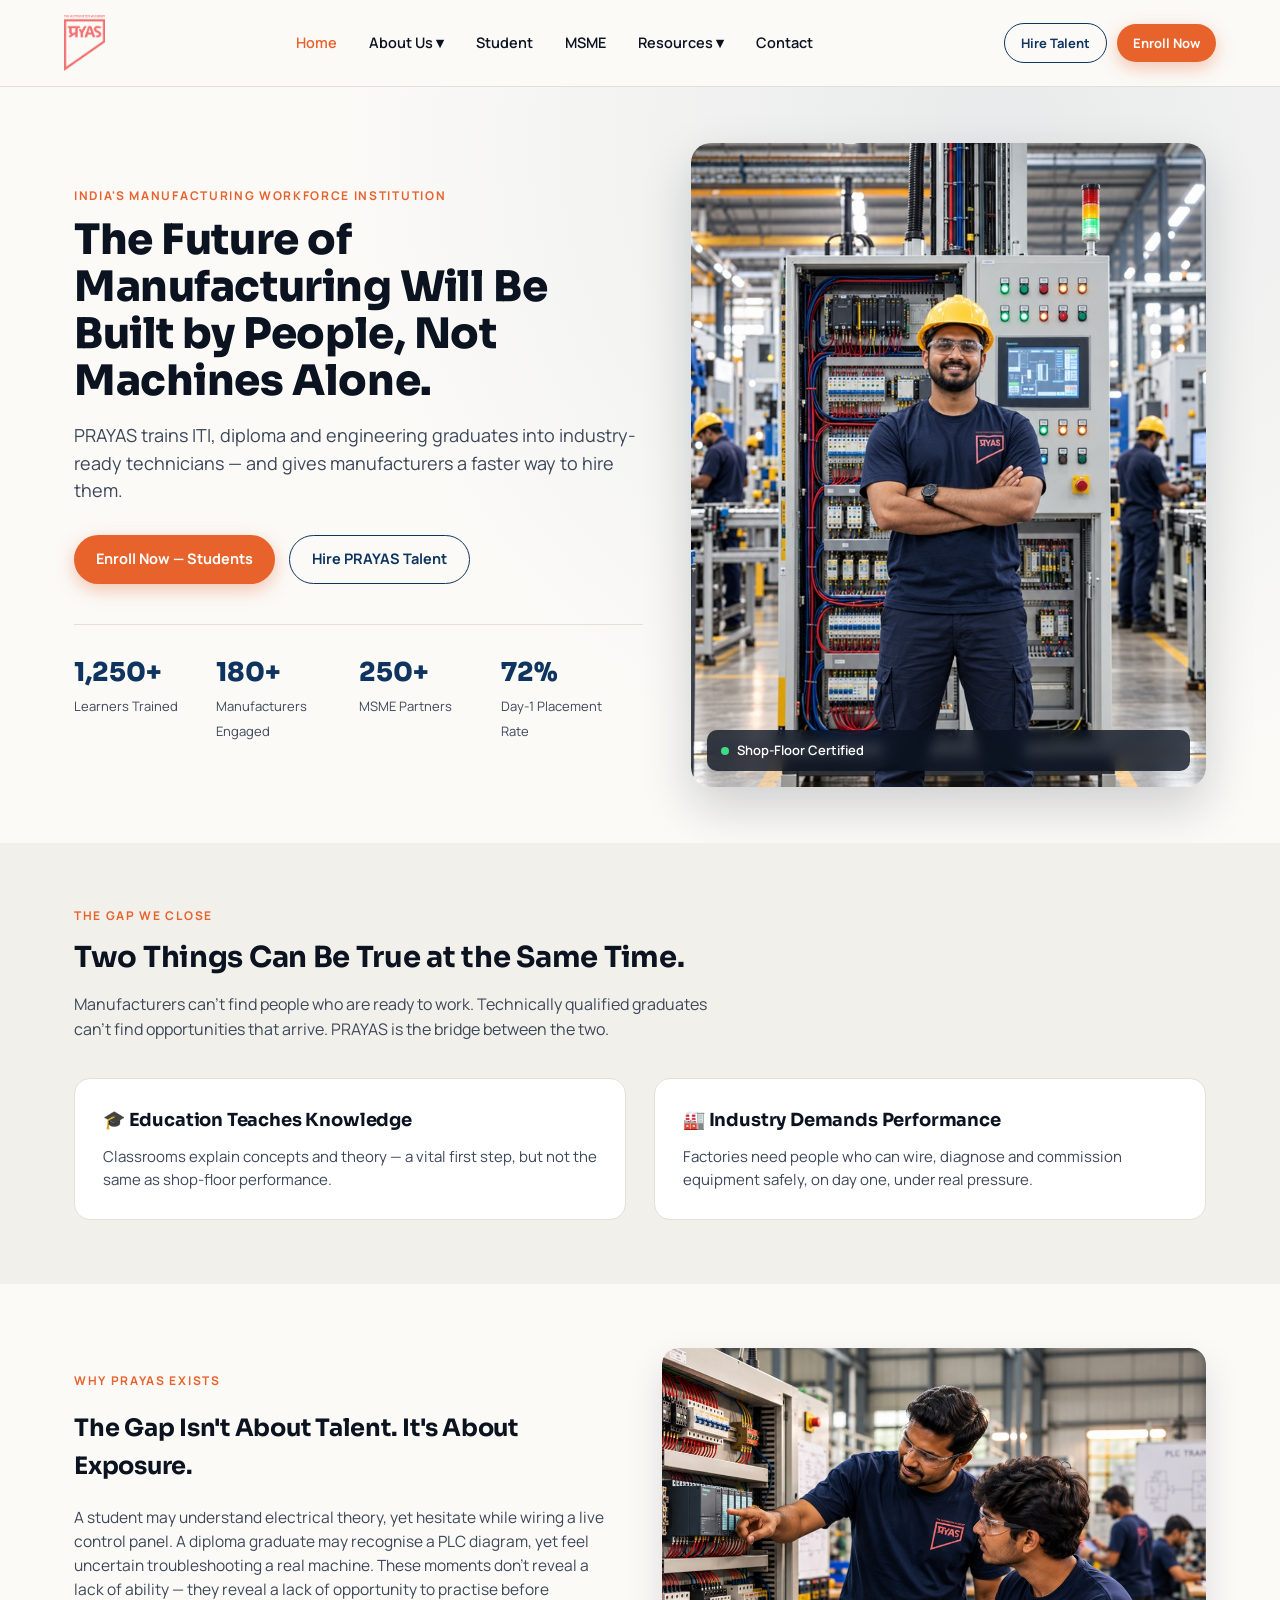
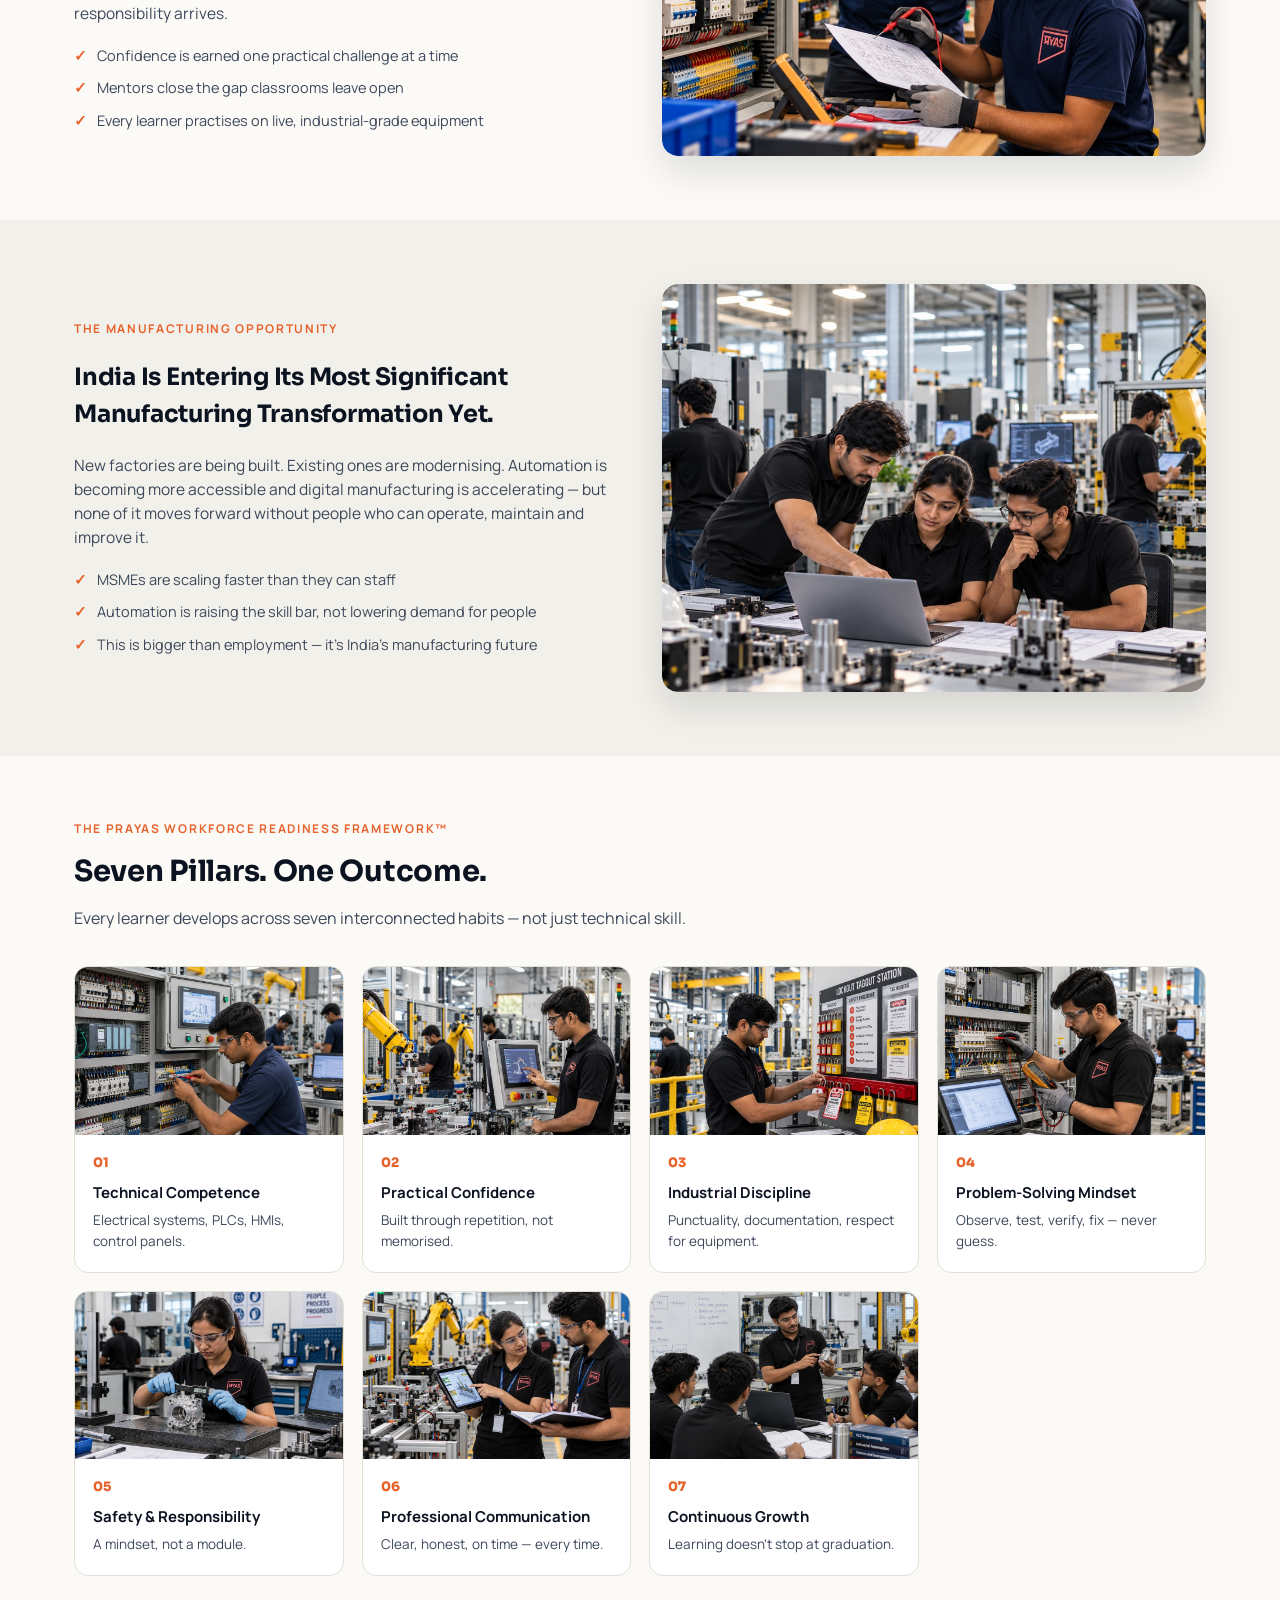
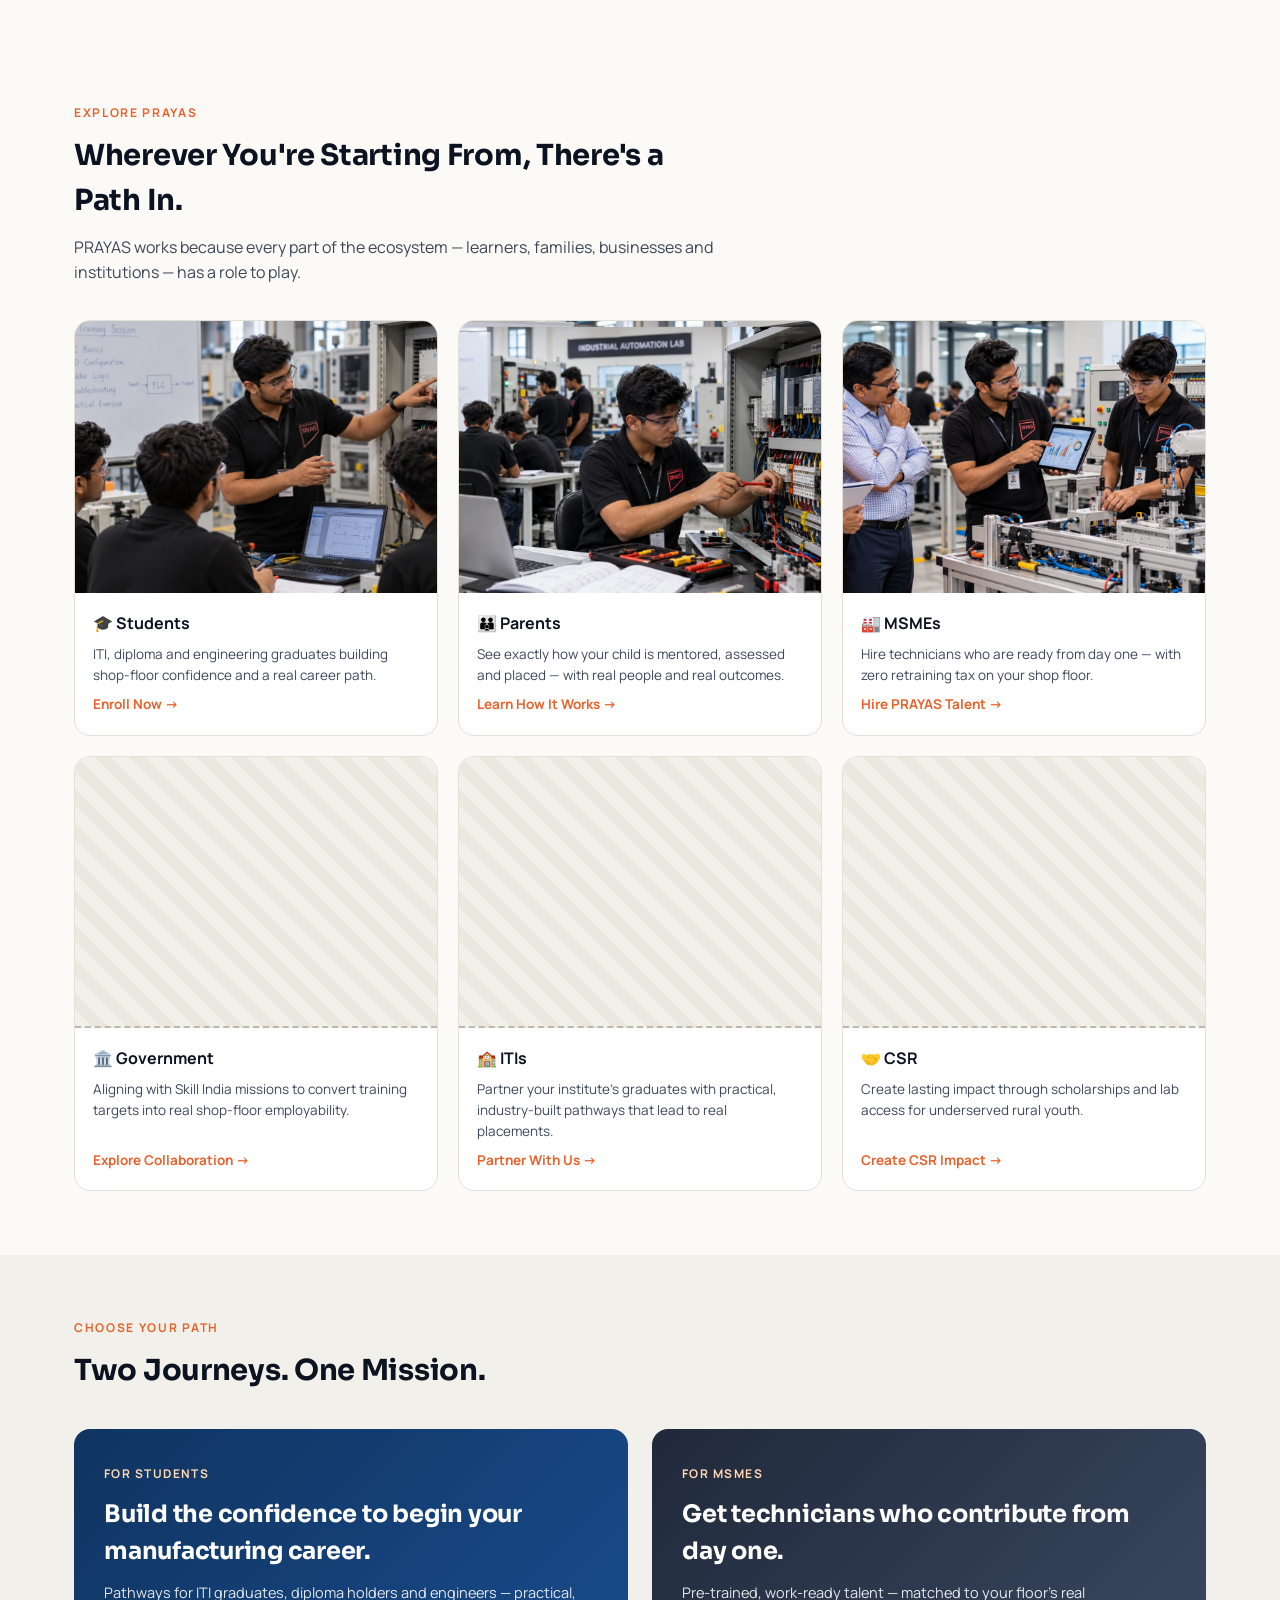
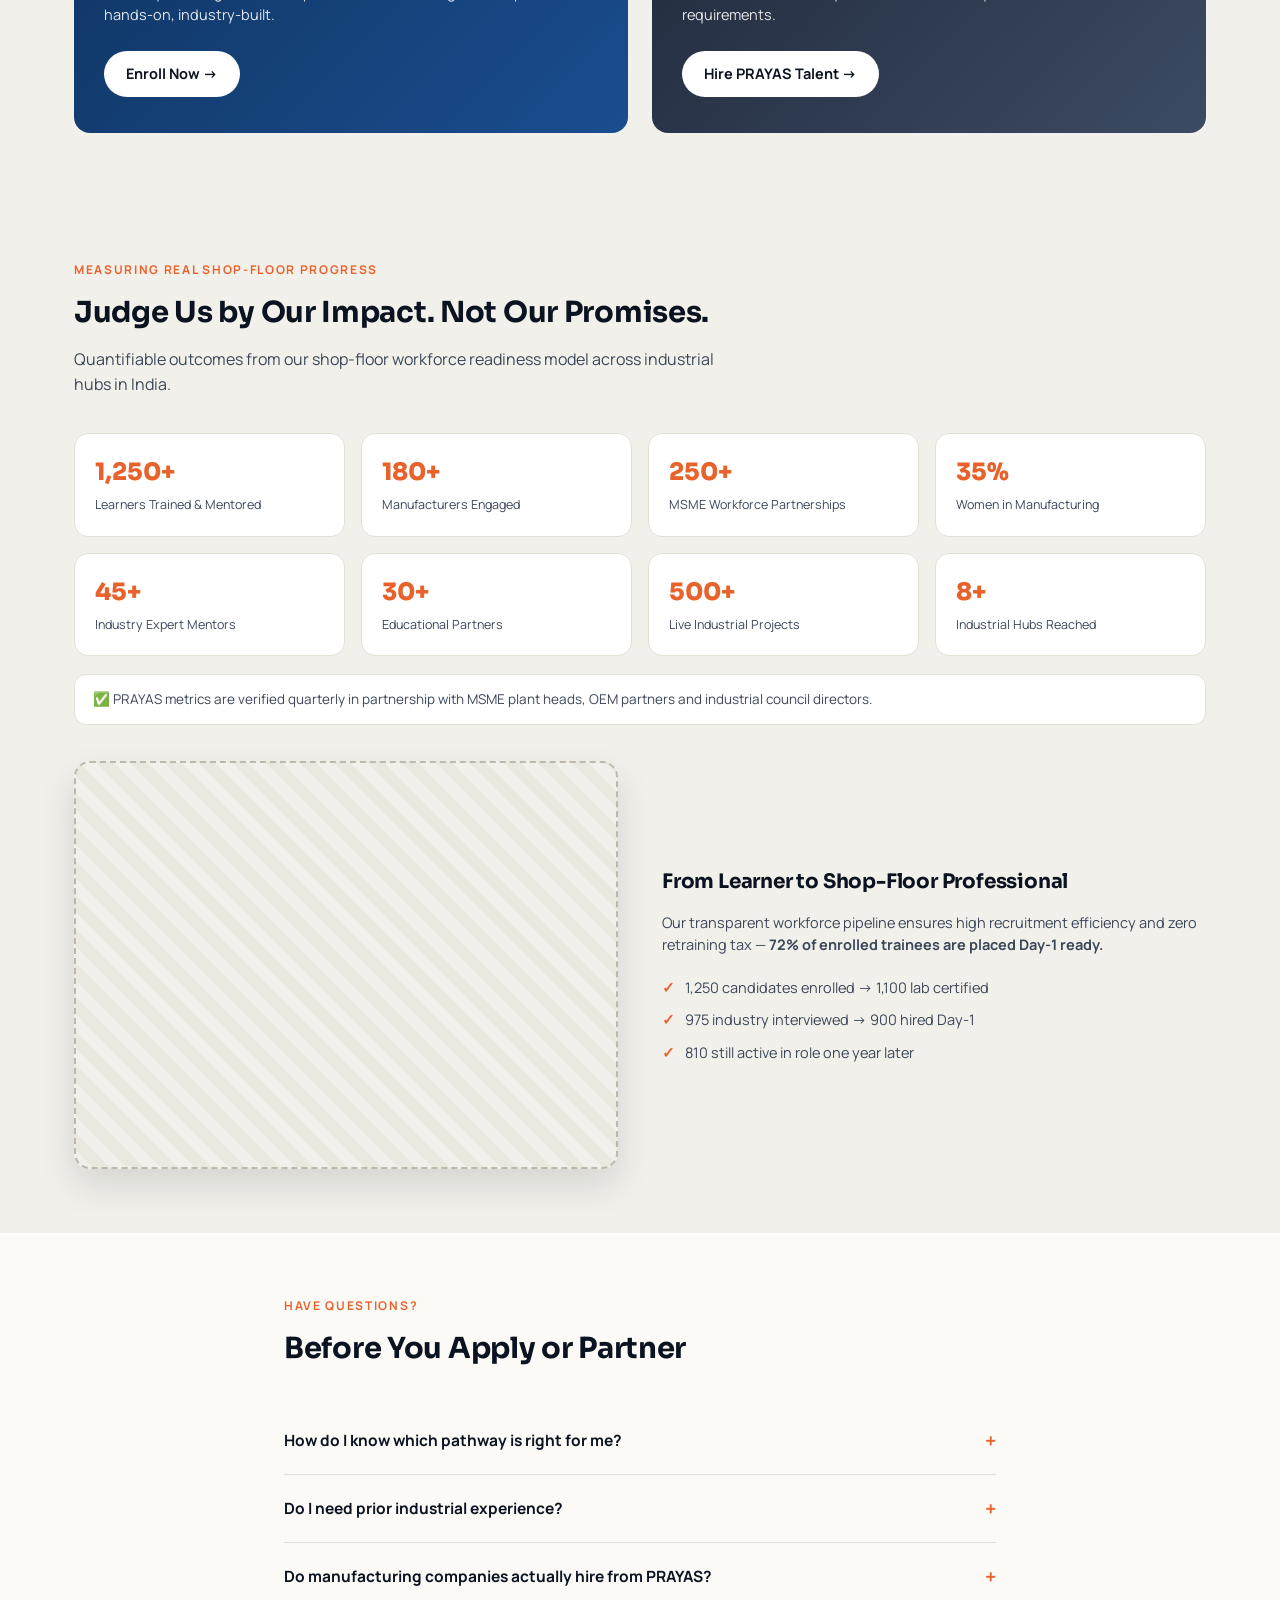
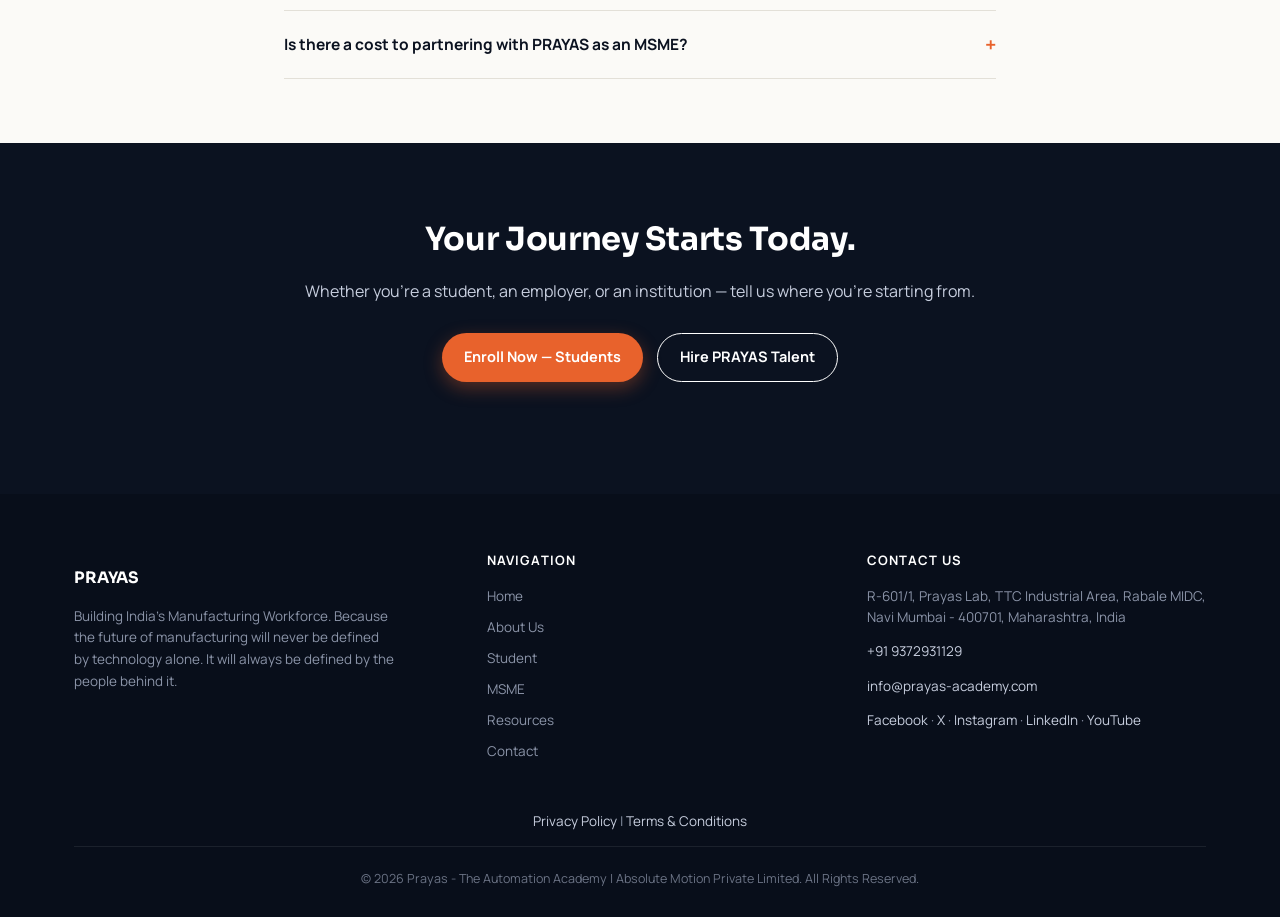
==== commit 2f81feb6: "feat(homepage): add MSMEs tile photograph" ====
--- a/index.html
+++ b/index.html
@@ -457,7 +457,7 @@
 </div>
 </div>
 <div class="tile">
-<div class="photo-slot" data-alt="MSME manufacturing facility floor" data-img="tile-msmes.jpg" style="aspect-ratio:4/3"></div>
+<div class="photo-slot filled" data-alt="MSME manufacturing facility floor" data-img="tile-msmes.jpg" style="aspect-ratio:4/3"><img src="images/tile-msmes.jpg" alt="MSME manufacturing facility floor"></div>
 <div class="tile-body">
 <h4>🏭 MSMEs</h4>
 <p>Hire technicians who are ready from day one — with zero retraining tax on your shop floor.</p>
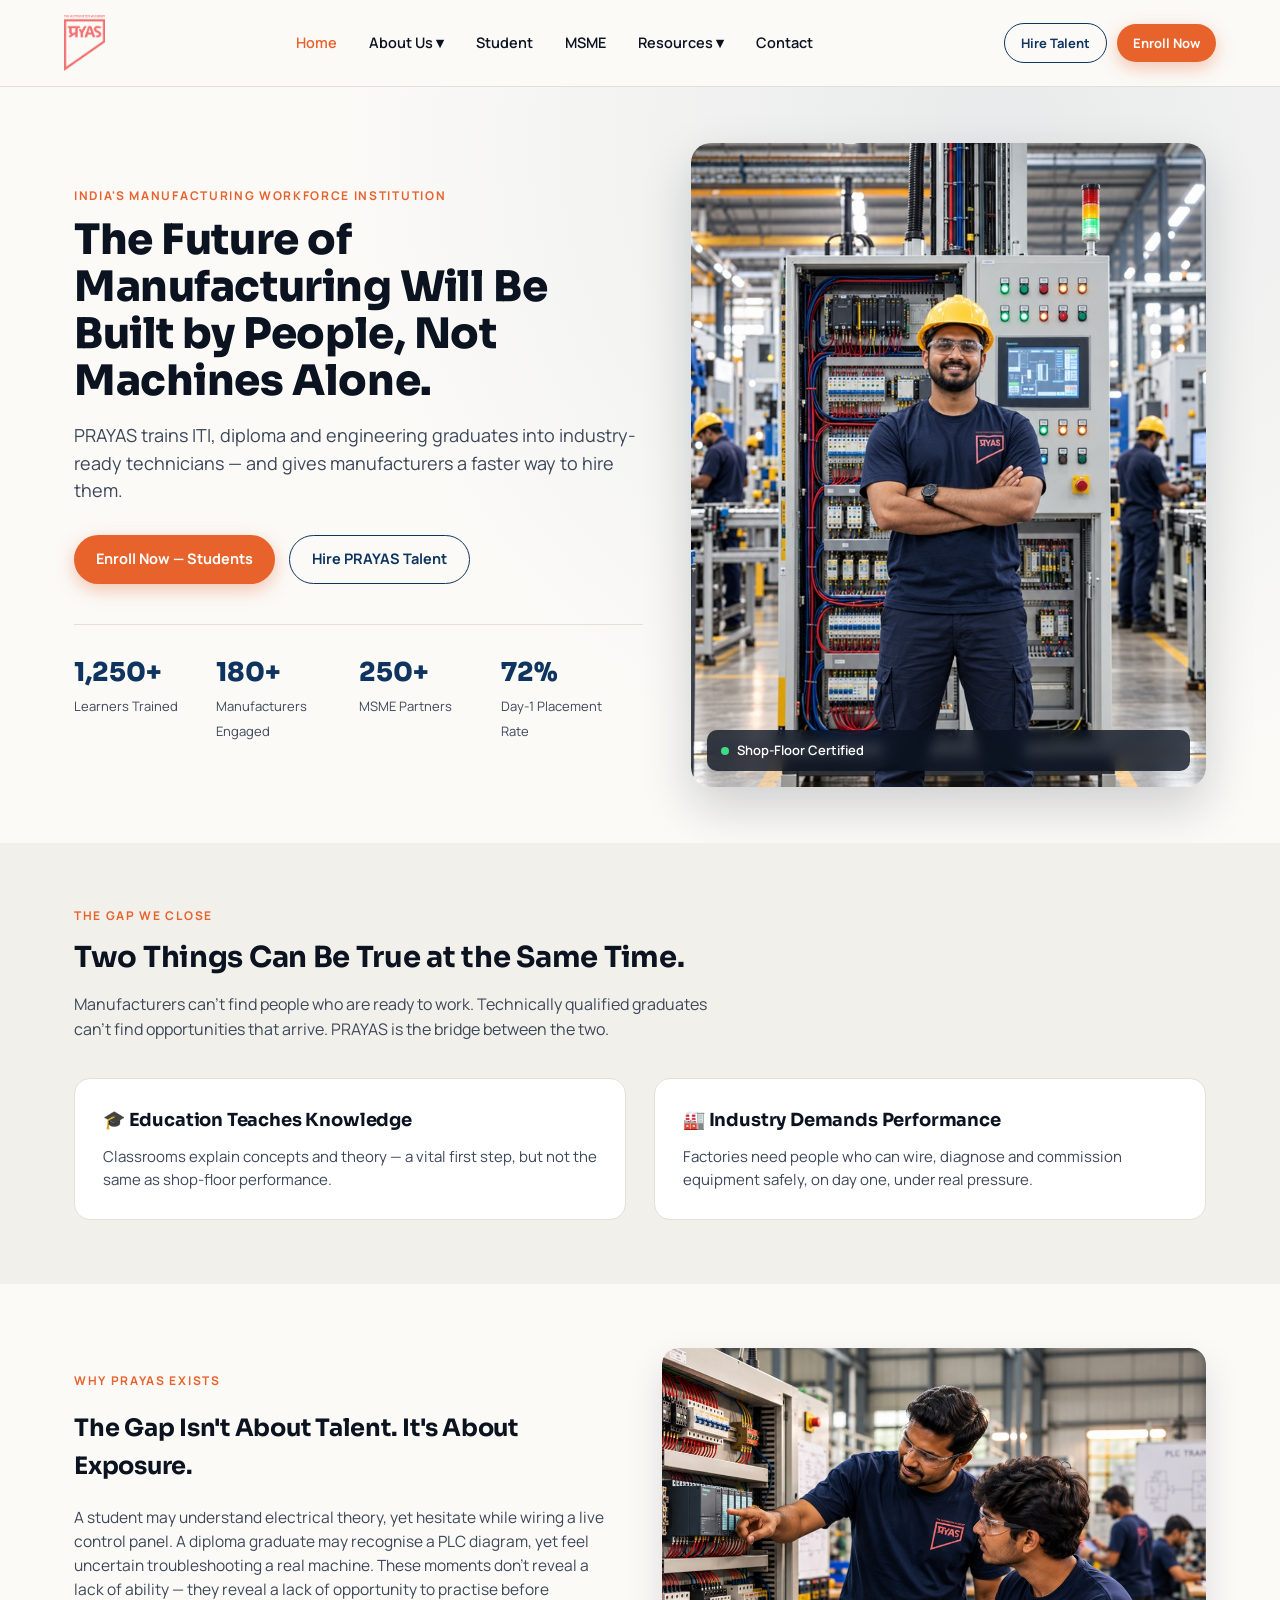
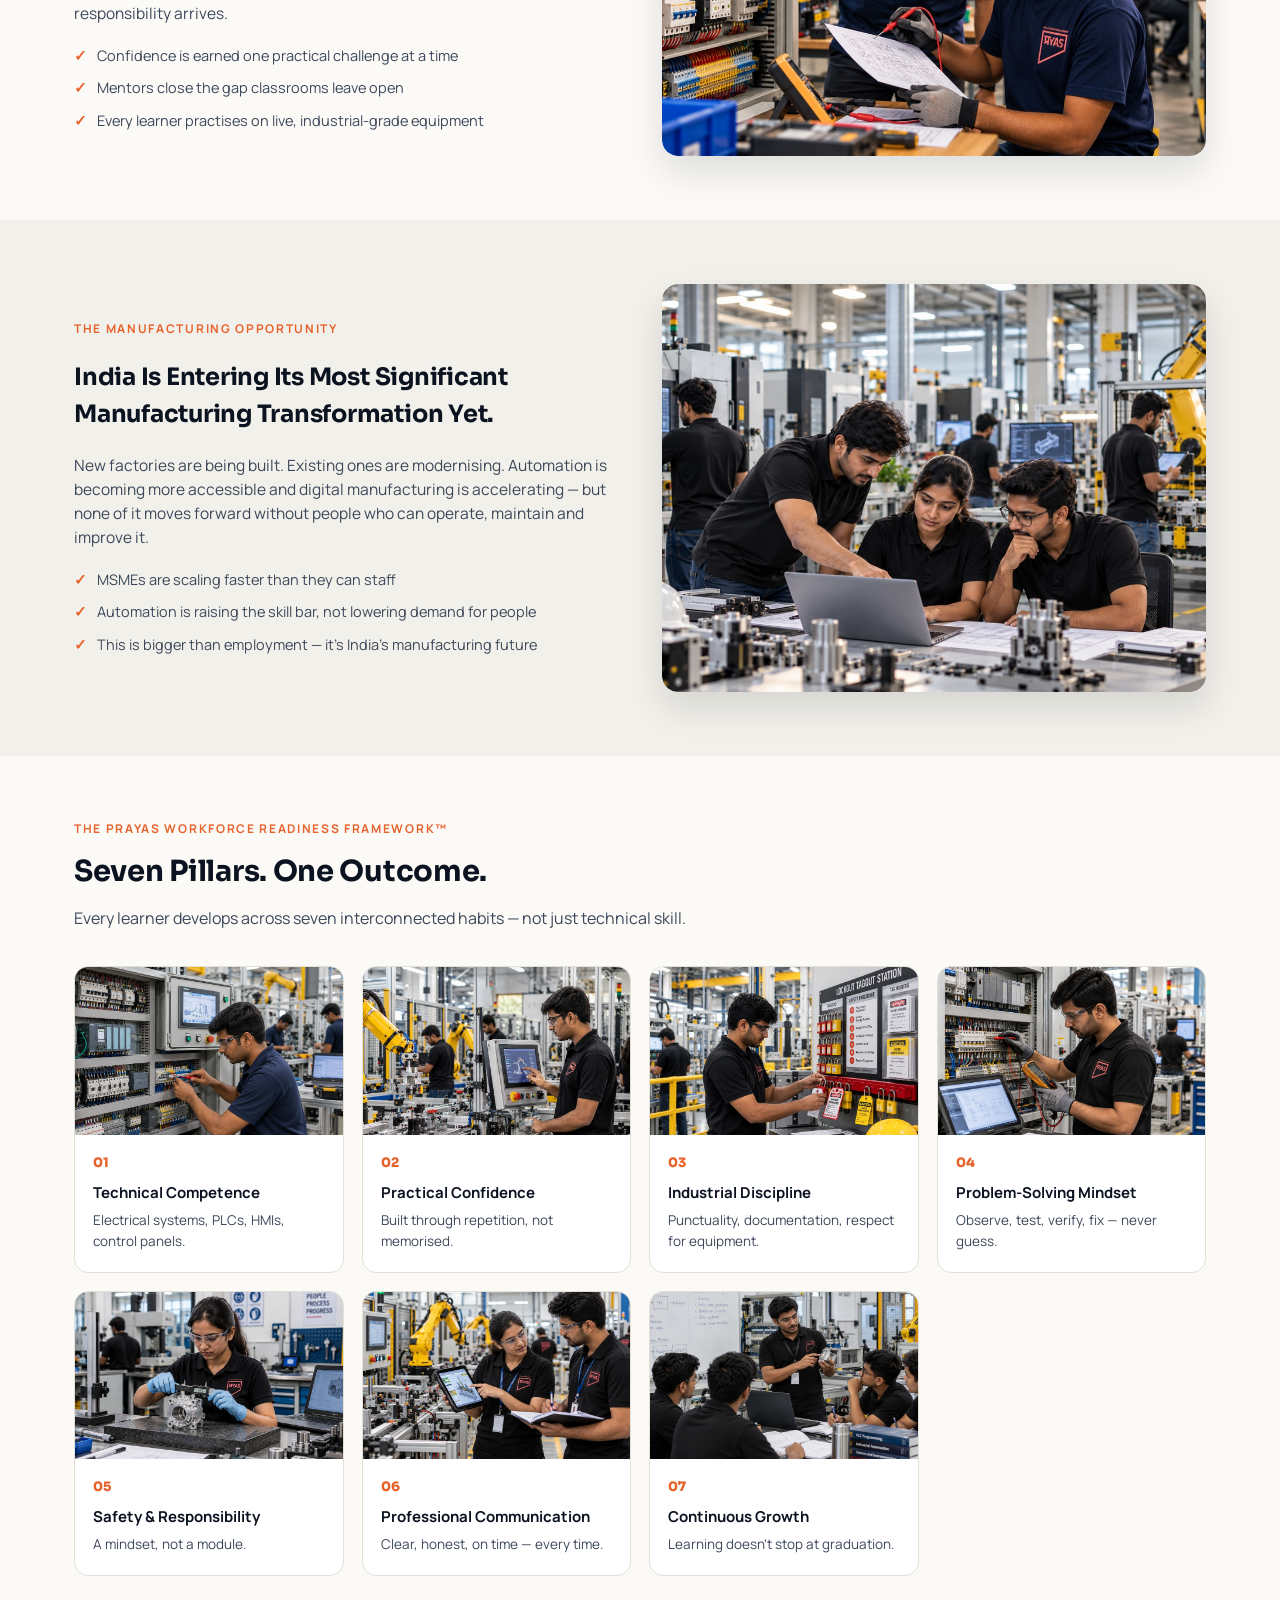
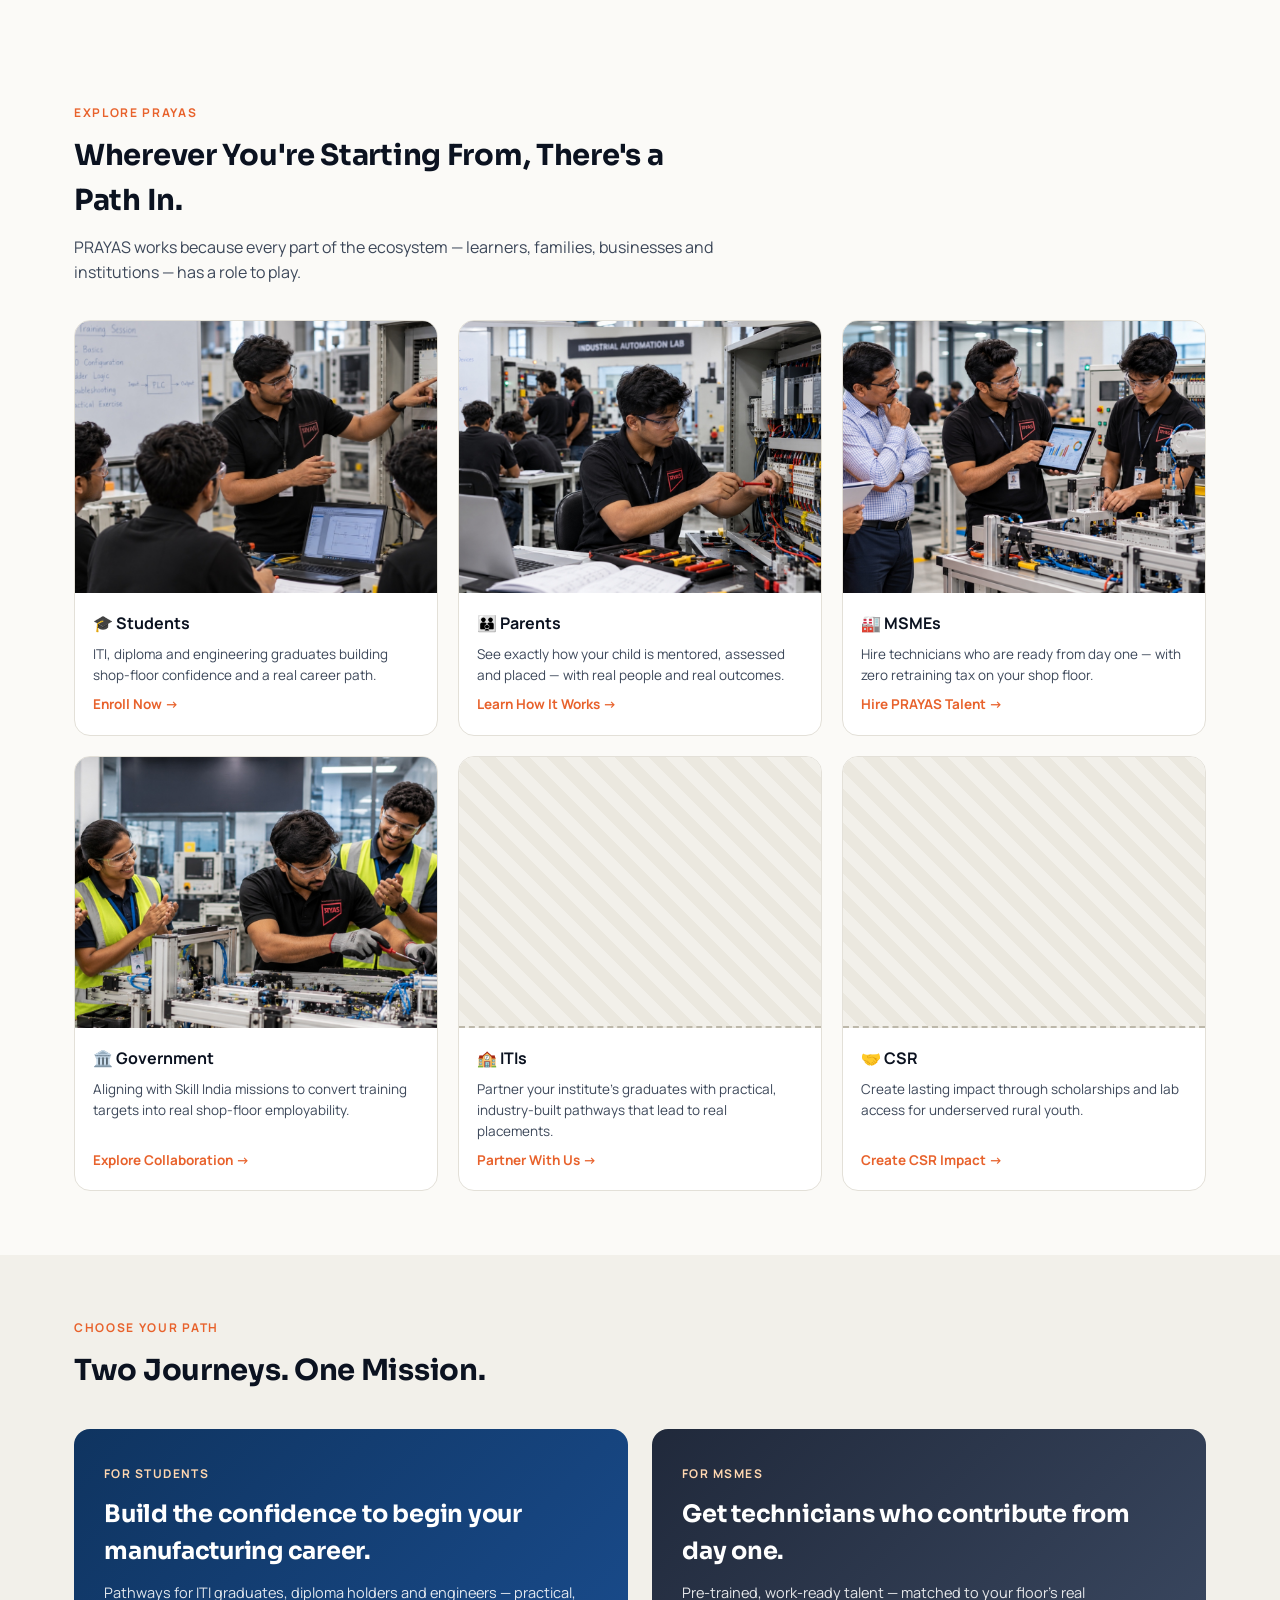
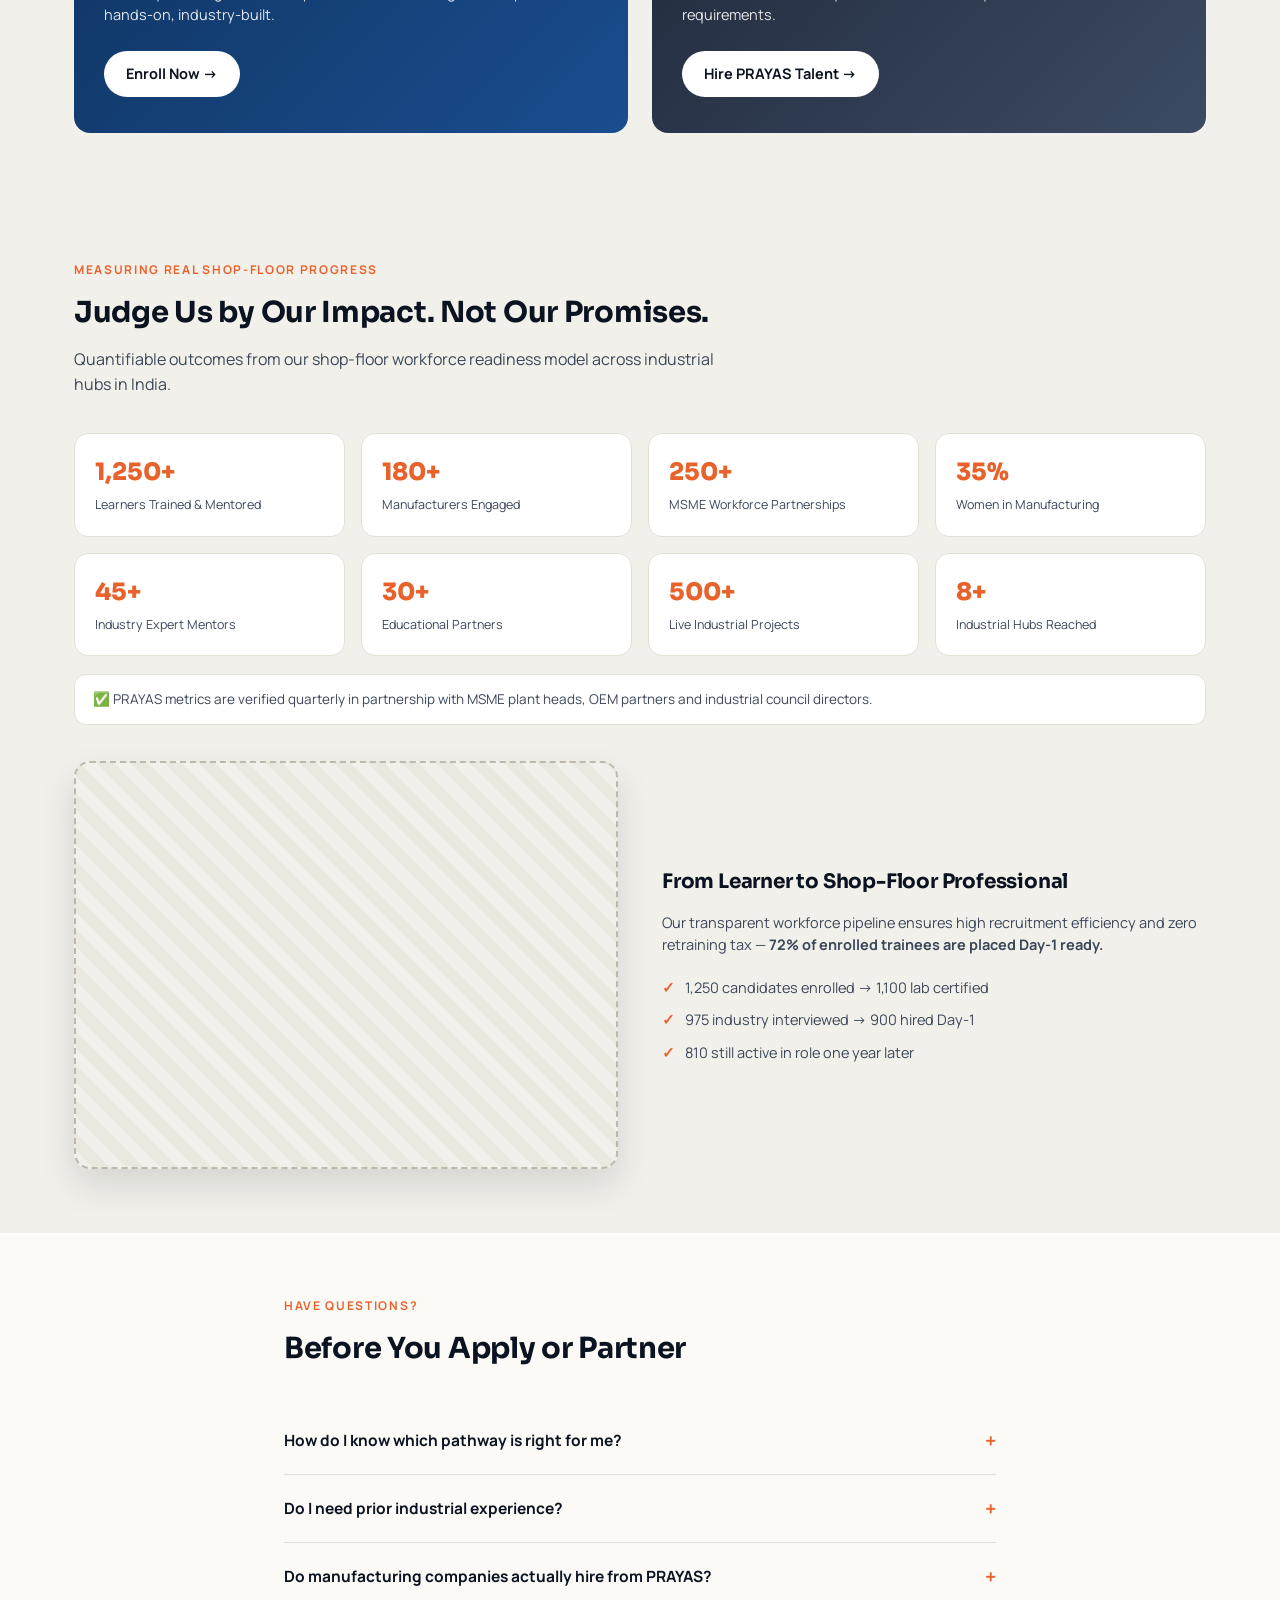
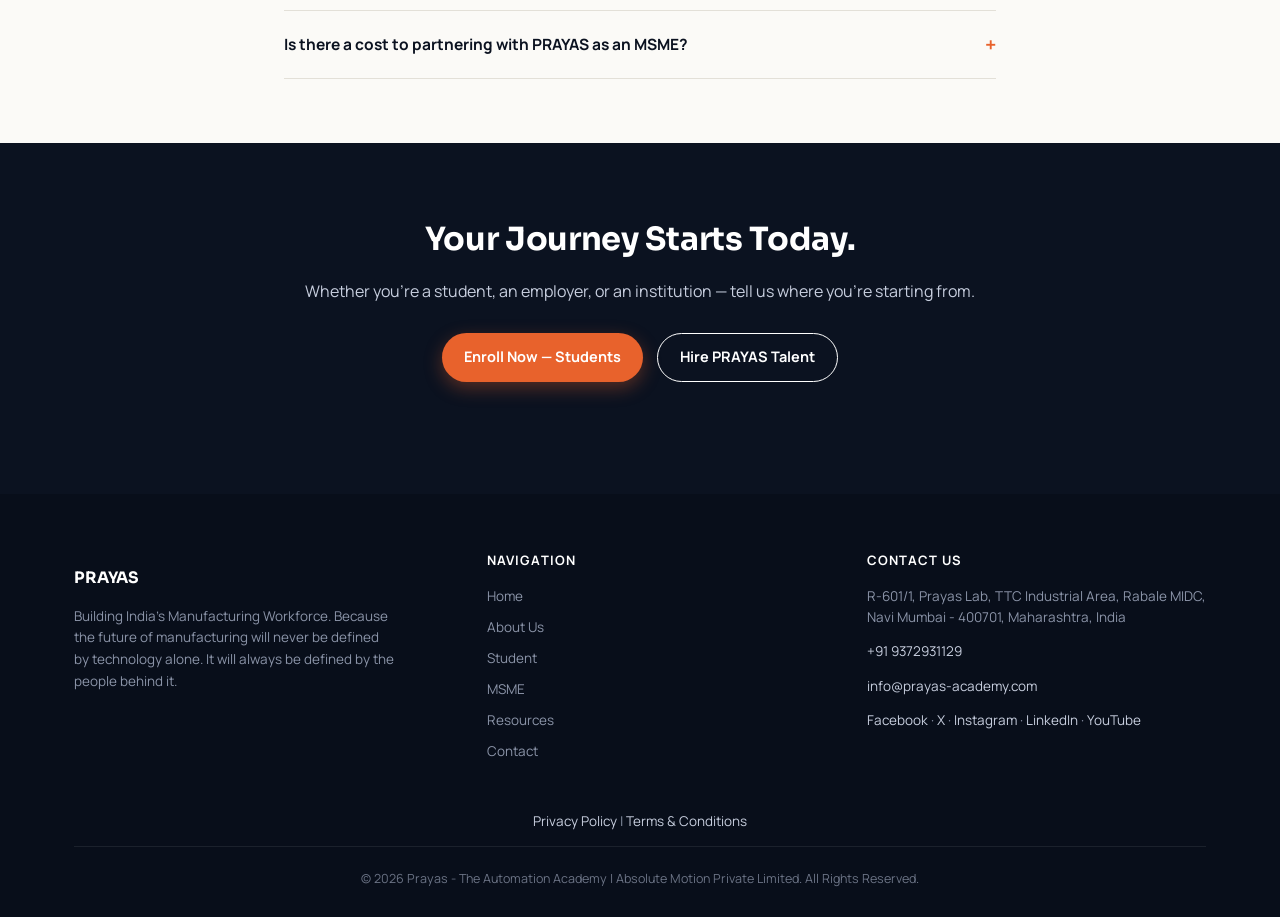
==== commit 08837d65: "feat(homepage): add Government tile photograph" ====
--- a/index.html
+++ b/index.html
@@ -465,7 +465,7 @@
 </div>
 </div>
 <div class="tile">
-<div class="photo-slot" data-alt="Industry professionals reviewing engineering drawings" data-img="tile-government.jpg" style="aspect-ratio:4/3"></div>
+<div class="photo-slot filled" data-alt="Industry professionals reviewing engineering drawings" data-img="tile-government.jpg" style="aspect-ratio:4/3"><img src="images/tile-government.jpg" alt="Industry professionals reviewing engineering drawings"></div>
 <div class="tile-body">
 <h4>🏛️ Government</h4>
 <p>Aligning with Skill India missions to convert training targets into real shop-floor employability.</p>
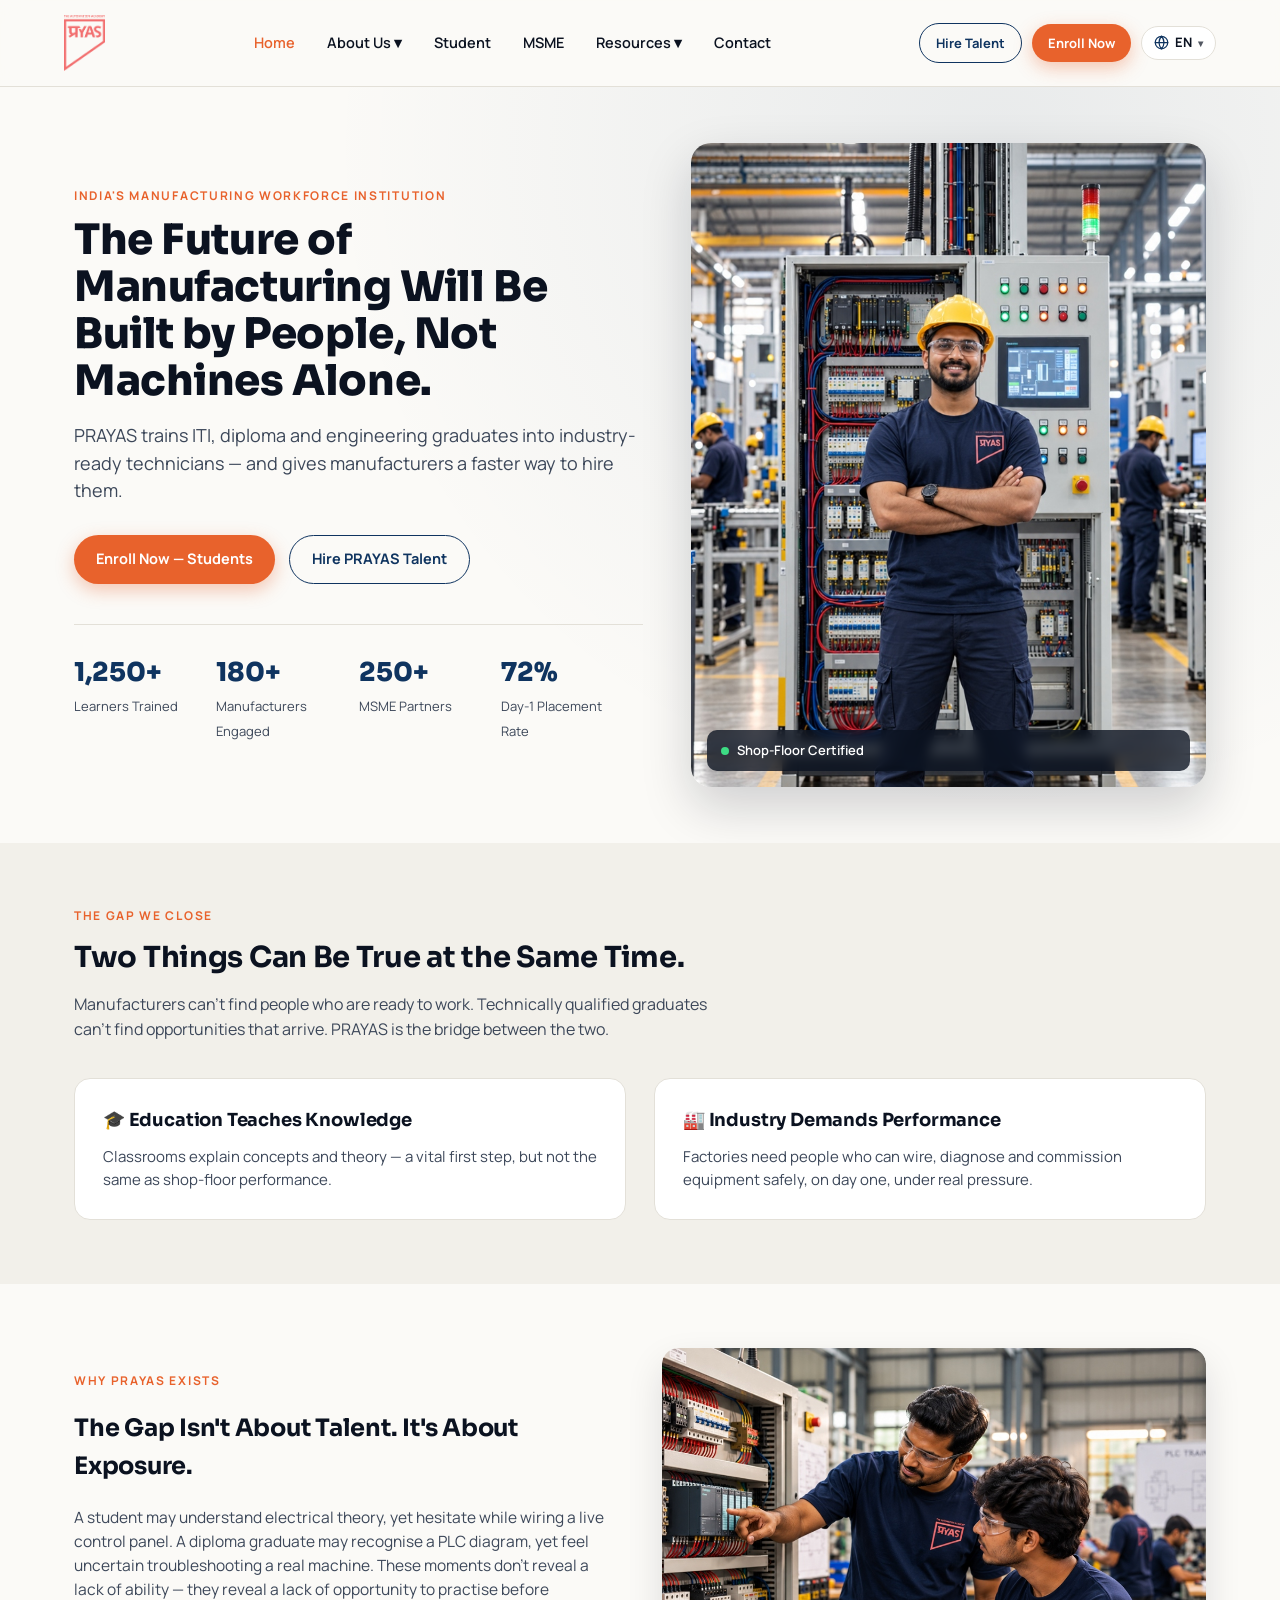
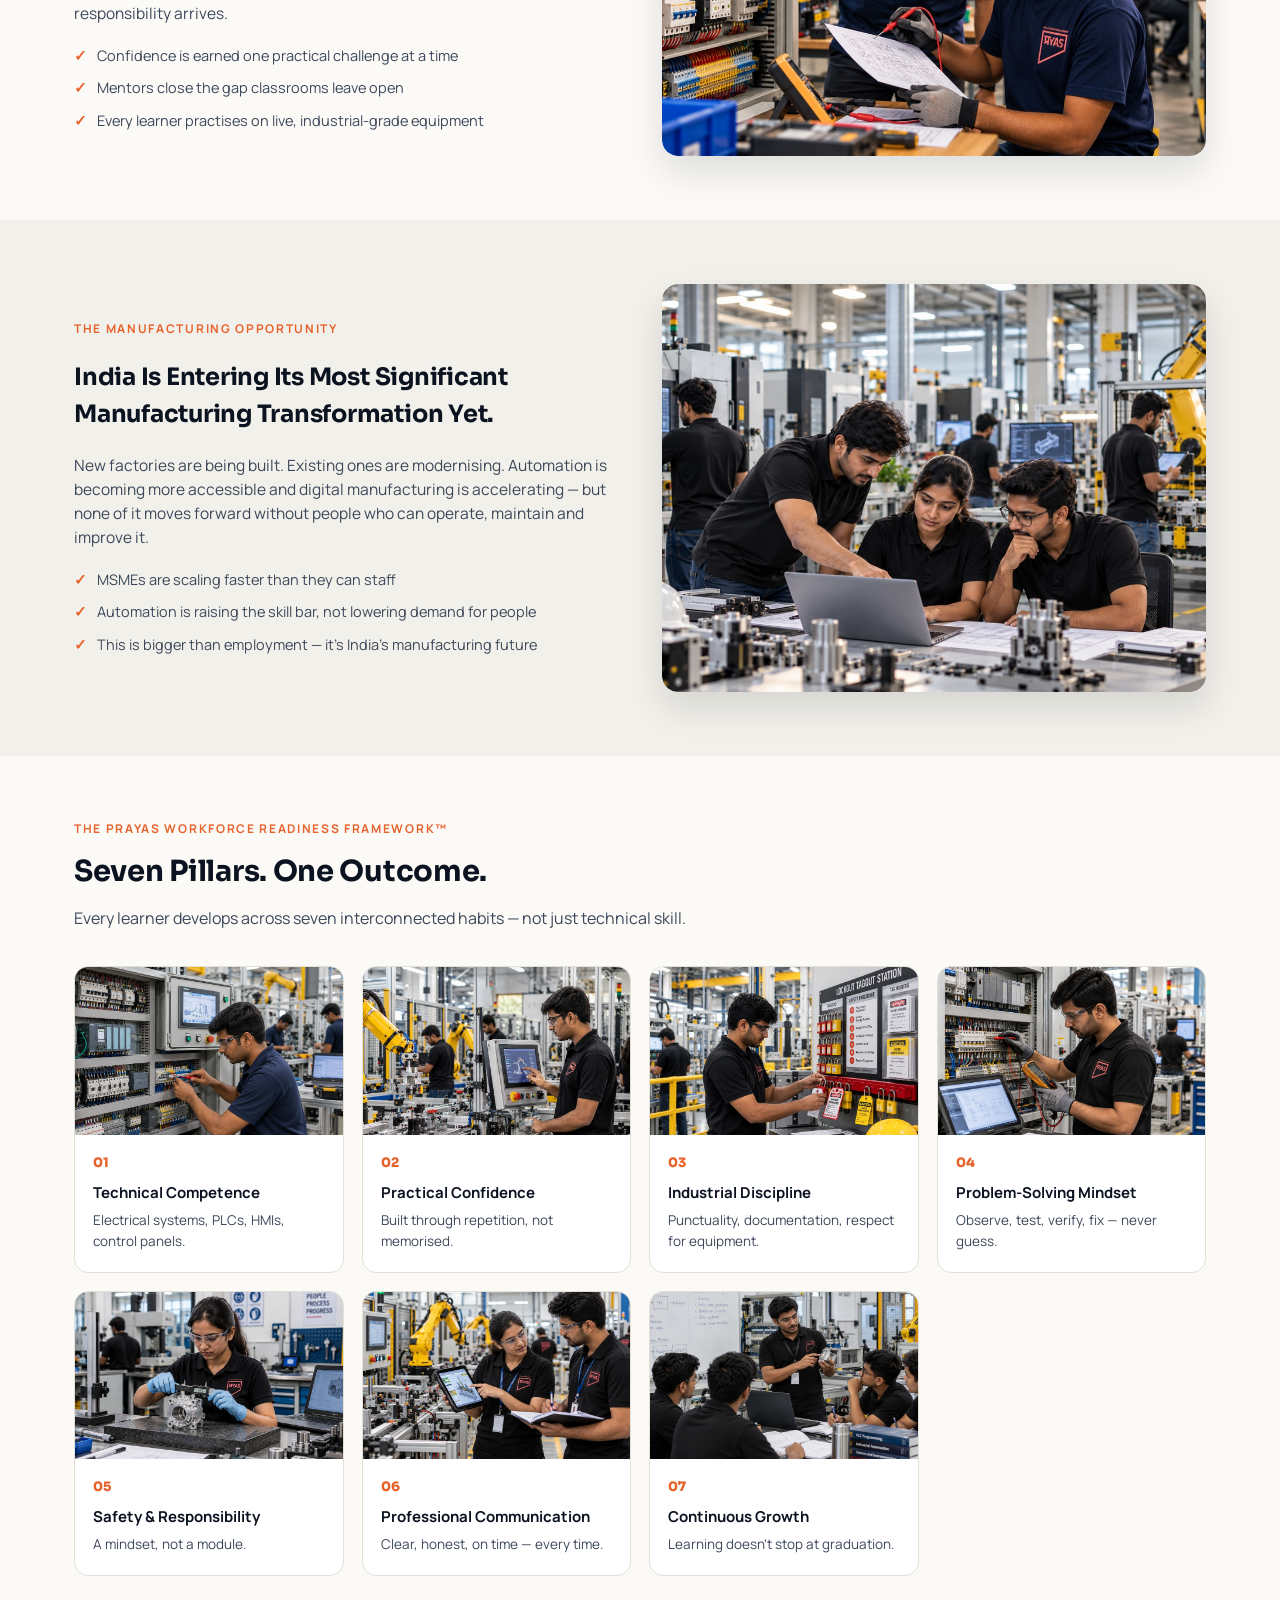
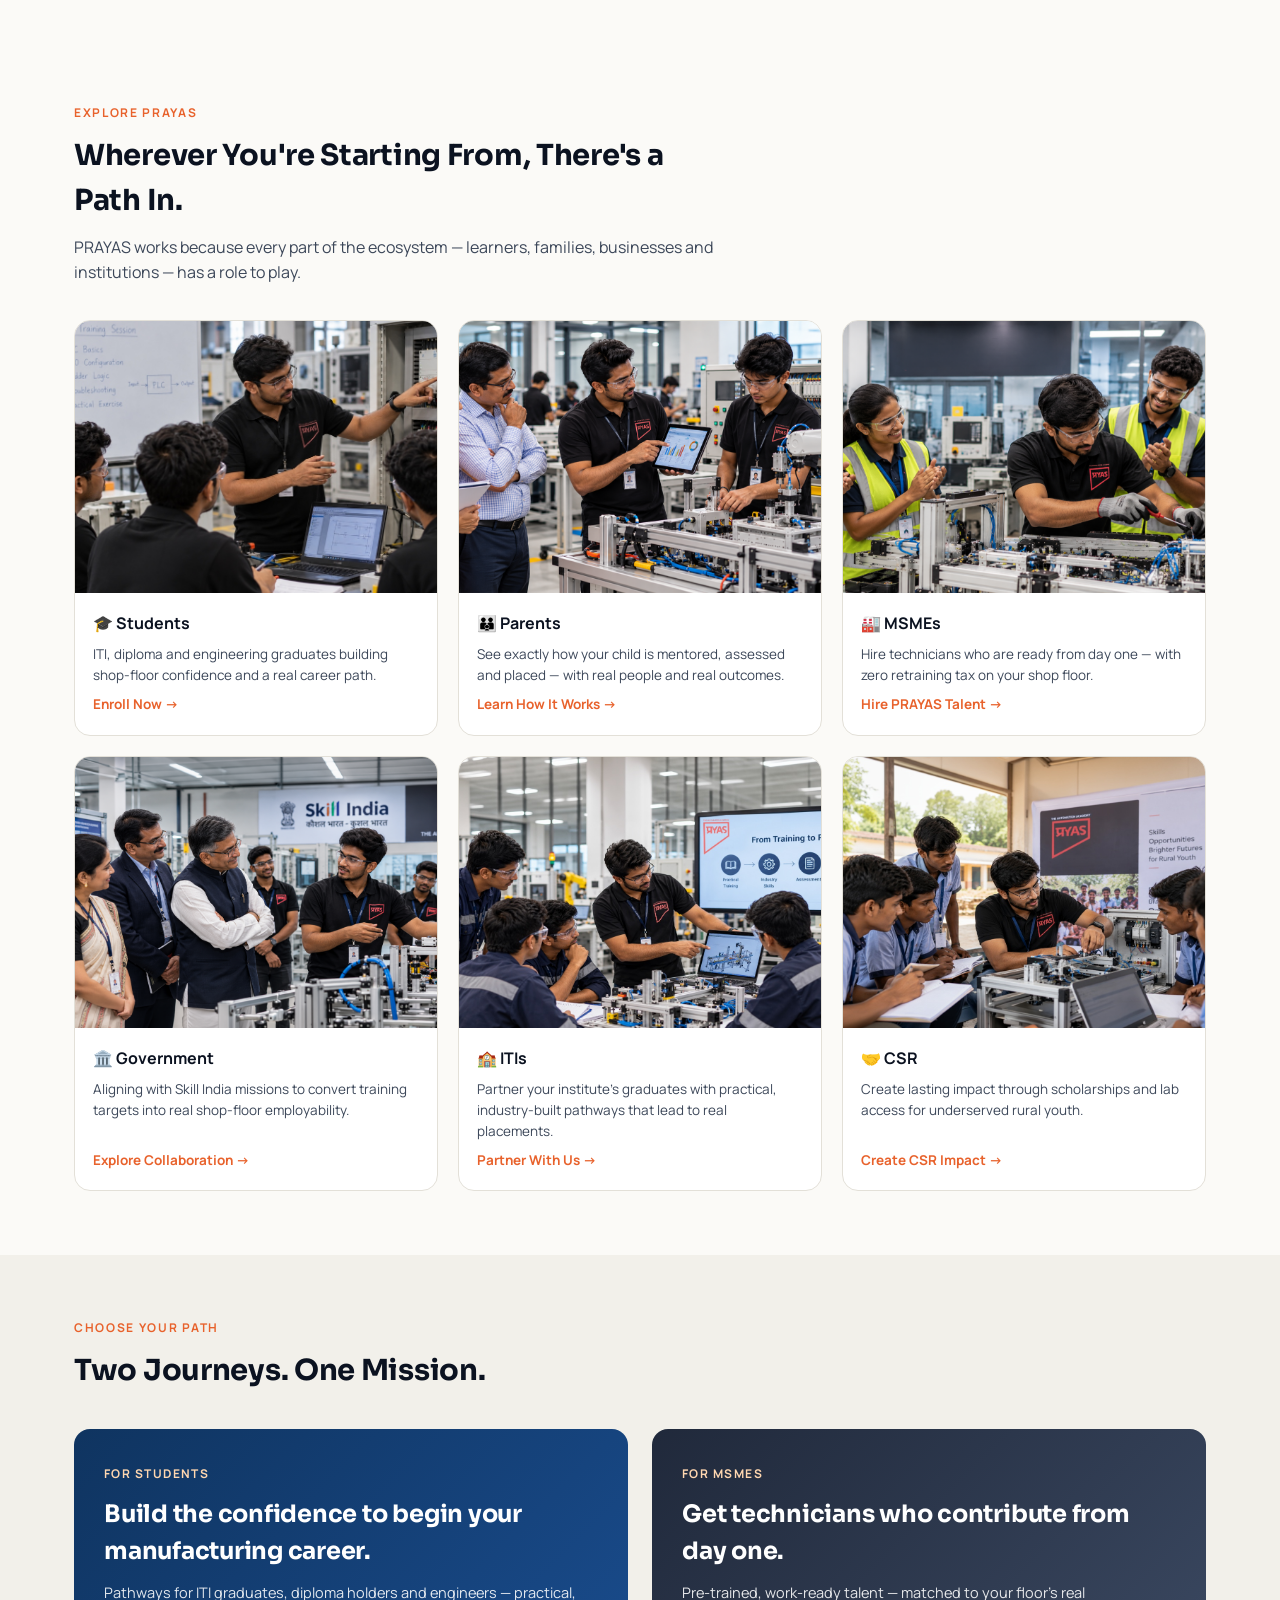
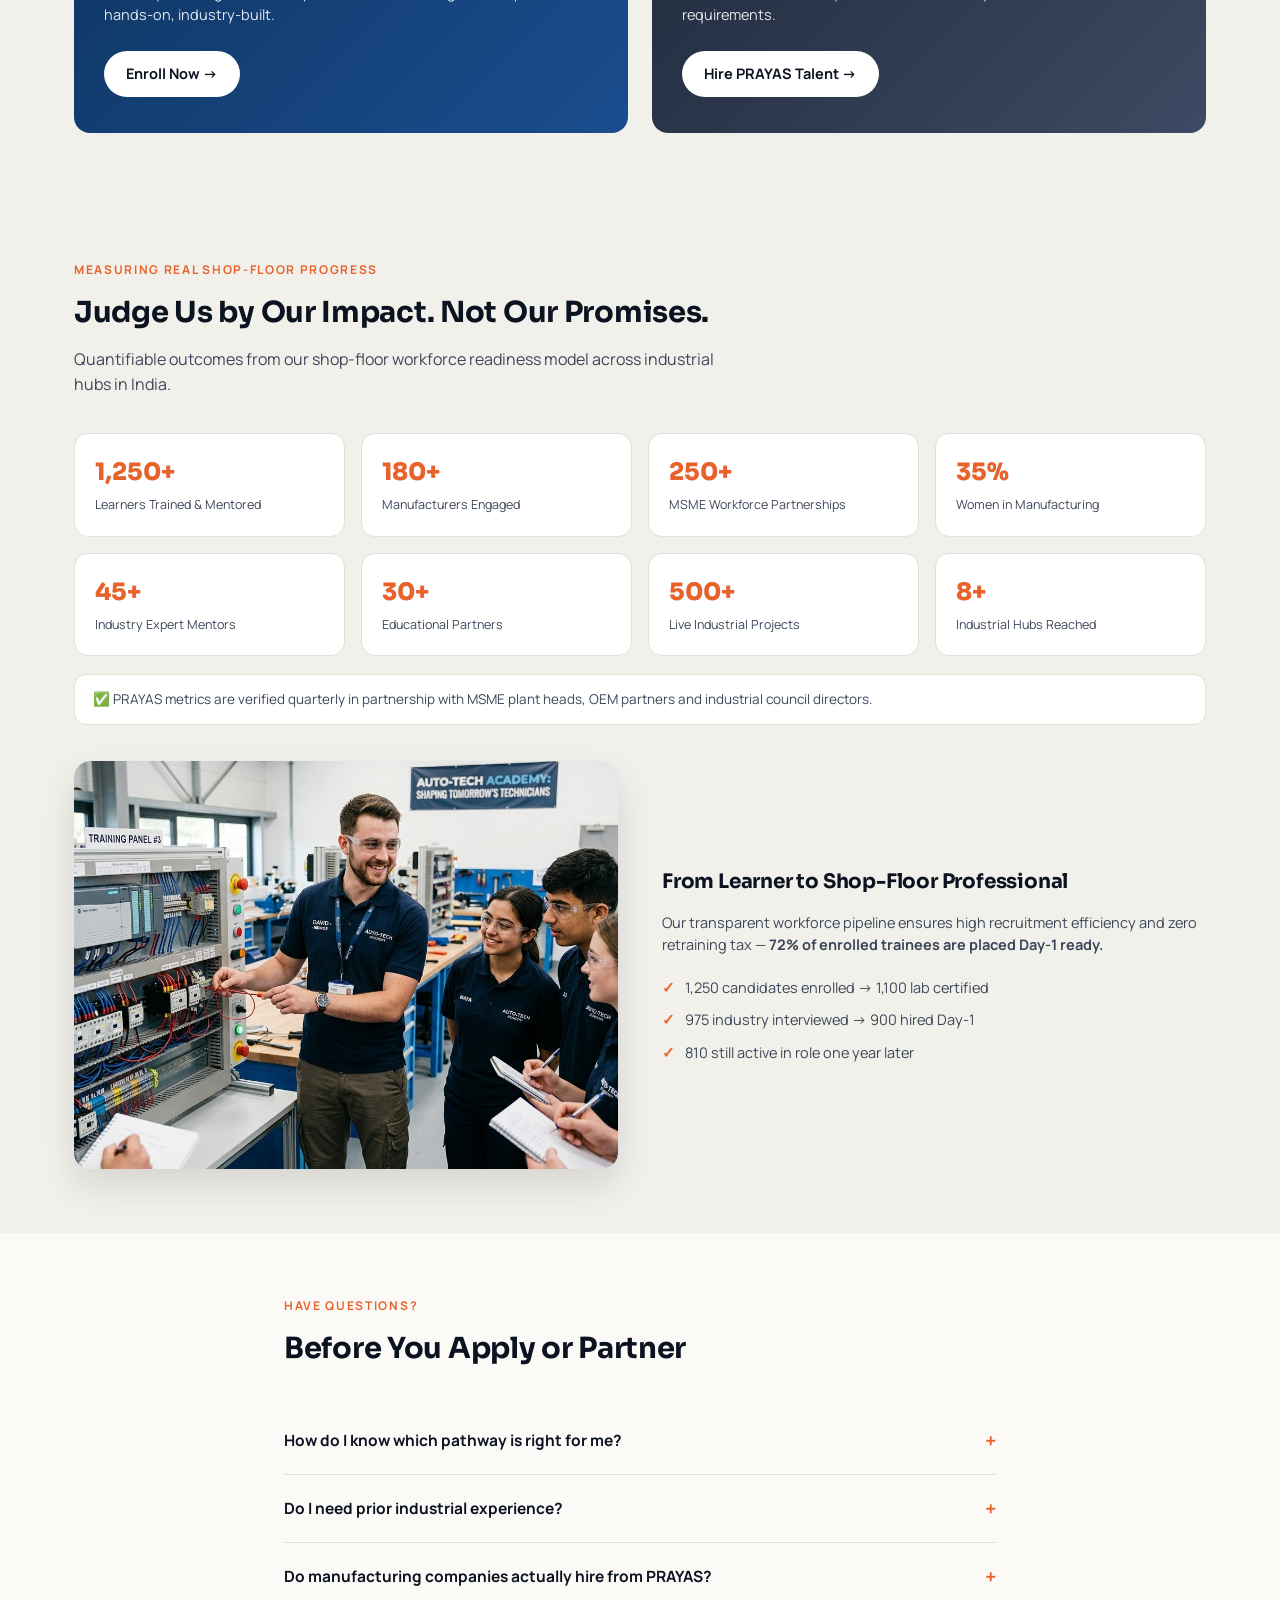
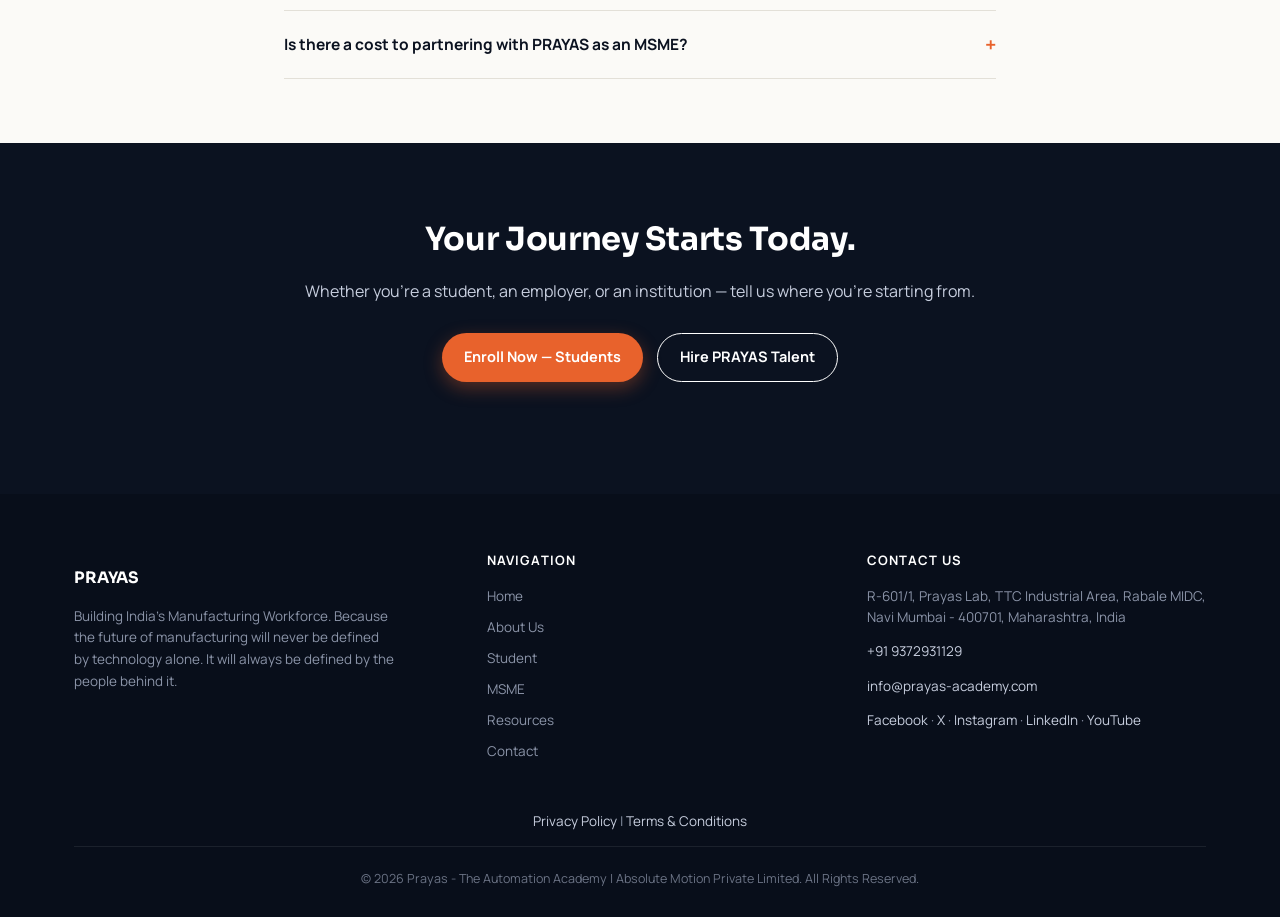
==== commit b8495649: "feat: add i18n assets and update website content Co-authored-by: Copilot <223556219+Copilot@users.no" ====
--- a/index.html
+++ b/index.html
@@ -1,4 +1,5 @@
-<!DOCTYPE html><html lang="en"><head><meta charset="UTF-8"><meta name="viewport" content="width=device-width,initial-scale=1"><title>PRAYAS — Building India's Manufacturing Workforce</title><meta name="description" content="PRAYAS trains ITI, diploma and engineering graduates into shop-floor ready technicians and helps MSMEs hire dependable talent."><link rel="preconnect" href="https://fonts.googleapis.com"><link href="https://fonts.googleapis.com/css2?family=Manrope:wght@400;500;600;700;800&family=Sora:wght@600;700;800&display=swap" rel="stylesheet"><style>
+<!DOCTYPE html>
+<html lang="en"><head><meta charset="utf-8"/><meta content="width=device-width,initial-scale=1" name="viewport"/><title data-i18n="k001">PRAYAS — Building India's Manufacturing Workforce</title><meta content="PRAYAS trains ITI, diploma and engineering graduates into shop-floor ready technicians and helps MSMEs hire dependable talent." data-i18n-content="k002" name="description"/><link href="https://fonts.googleapis.com" rel="preconnect"/><link href="https://fonts.googleapis.com/css2?family=Manrope:wght@400;500;600;700;800&amp;family=Sora:wght@600;700;800&amp;family=Noto+Sans+Devanagari:wght@400;500;600;700;800&amp;display=swap" rel="stylesheet"/><style>
   :root{
     --ink:#0b1220;
     --ink-soft:#3c4759;
@@ -14,12 +15,12 @@
   html{scroll-behavior:smooth;}
   body{
     margin:0;
-    font-family:'Manrope',sans-serif;
+    font-family:'Manrope','Noto Sans Devanagari',sans-serif;
     color:var(--ink);
     background:var(--paper);
     line-height:1.55;
   }
-  h1,h2,h3,.display{font-family:'Sora',sans-serif;letter-spacing:-0.01em;}
+  h1,h2,h3,.display{font-family:'Sora','Noto Sans Devanagari',sans-serif;letter-spacing:-0.01em;}
   a{text-decoration:none;color:inherit;}
   img{max-width:100%;display:block;}
   .wrap{max-width:var(--maxw);margin:0 auto;padding:0 24px;}
@@ -84,7 +85,7 @@
     display:flex;gap:0;border-top:1px solid var(--line);padding-top:28px;flex-wrap:wrap;
   }
   .trust-stat{flex:1;min-width:130px;padding-right:24px;}
-  .trust-stat b{display:block;font-family:'Sora',sans-serif;font-size:26px;font-weight:800;color:var(--accent);}
+  .trust-stat b{display:block;font-family:'Sora','Noto Sans Devanagari',sans-serif;font-size:26px;font-weight:800;color:var(--accent);}
   .trust-stat span{font-size:13px;color:var(--ink-soft);}
   .hero-media{position:relative;border-radius:20px;overflow:hidden;box-shadow:0 20px 50px rgba(11,18,32,0.18);}
   .hero-media img{width:100%;height:100%;object-fit:cover;aspect-ratio:4/5;}
@@ -127,7 +128,7 @@
   }
   .pillar .pillar-img{width:100%;aspect-ratio:16/10;object-fit:cover;}
   .pillar .pillar-body{padding:18px 18px 20px;}
-  .pillar .num{font-family:'Sora',sans-serif;font-weight:800;color:var(--accent-2);font-size:13px;margin-bottom:8px;}
+  .pillar .num{font-family:'Sora','Noto Sans Devanagari',sans-serif;font-weight:800;color:var(--accent-2);font-size:13px;margin-bottom:8px;}
   .pillar h4{font-size:15px;margin:0 0 6px;}
   .pillar p{font-size:13.5px;color:var(--ink-soft);margin:0;}
   .framework-scroll{display:none;}
@@ -156,7 +157,7 @@
   .tl-step{background:#fff;border:1px solid var(--line);border-radius:14px;overflow:hidden;}
   .tl-step img{width:100%;aspect-ratio:1/1;object-fit:cover;}
   .tl-body{padding:14px 16px 18px;}
-  .tl-body .tl-num{font-family:'Sora',sans-serif;font-weight:800;color:var(--accent-2);font-size:12px;}
+  .tl-body .tl-num{font-family:'Sora','Noto Sans Devanagari',sans-serif;font-weight:800;color:var(--accent-2);font-size:12px;}
   .tl-body h4{font-size:14.5px;margin:8px 0 6px;}
   .tl-body p{font-size:12.5px;color:var(--ink-soft);margin:0;}
   /* ---------- HIRING PROCESS STEPS ---------- */
@@ -164,7 +165,7 @@
   .step-row{display:flex;gap:16px;background:#fff;border:1px solid var(--line);border-radius:14px;padding:18px 20px;align-items:flex-start;}
   .step-row .step-num{
     width:36px;height:36px;border-radius:50%;background:var(--paper-alt);color:var(--accent-2);
-    font-family:'Sora',sans-serif;font-weight:800;font-size:14px;display:flex;align-items:center;justify-content:center;flex:0 0 auto;
+    font-family:'Sora','Noto Sans Devanagari',sans-serif;font-weight:800;font-size:14px;display:flex;align-items:center;justify-content:center;flex:0 0 auto;
   }
   .step-row h4{margin:0 0 4px;font-size:15.5px;}
   .step-row p{margin:0;font-size:14px;color:var(--ink-soft);}
@@ -192,7 +193,7 @@
   /* ---------- IMPACT STATS ---------- */
   .stat-grid{display:grid;grid-template-columns:repeat(4,1fr);gap:16px;margin-bottom:18px;}
   .stat-card{background:#fff;border:1px solid var(--line);border-radius:14px;padding:20px;}
-  .stat-card b{display:block;font-family:'Sora',sans-serif;font-size:24px;font-weight:800;color:var(--accent-2);}
+  .stat-card b{display:block;font-family:'Sora','Noto Sans Devanagari',sans-serif;font-size:24px;font-weight:800;color:var(--accent-2);}
   .stat-card span{font-size:12.5px;color:var(--ink-soft);}
   .verified-note{display:flex;gap:8px;align-items:center;background:#fff;border:1px solid var(--line);border-radius:12px;padding:14px 18px;font-size:13.5px;color:var(--ink-soft);margin-bottom:36px;}
   /* ---------- FAQ accordion ---------- */
@@ -327,44 +328,44 @@
 
 .desktop-nav a.active{color:var(--accent-2)}.desktop-nav a.soon,.mobile-menu a.soon,.footer-nav a.soon,.dd>div a.soon{opacity:.5}
 .toast{position:fixed;bottom:90px;left:50%;transform:translateX(-50%);background:#0b1220;color:#fff;padding:10px 18px;border-radius:99px;font-size:14px;z-index:99;opacity:0;pointer-events:none;transition:opacity .25s}.toast.on{opacity:1}
-</style></head><body><header><div class="nav-row"><a href="index.html" class="logo"><img src="images/logo.png" alt="PRAYAS Logo"></a><nav class="desktop-nav"><a href="index.html" class="active">Home</a><span class="dd"><a href="about.html">About Us &#9662;</a><div><a href="about.html#about-why">Why PRAYAS?</a><a href="about.html#about-vision">Vision &amp; Purpose</a><a href="about.html#about-mission">Mission &amp; Impact</a><a href="about.html#about-collaboration">Collaboration</a><a href="about.html#about-career">Career</a><a href="contact.html">Contact Us</a></div></span><a href="students.html">Student</a><a href="employers.html">MSME</a><span class="dd"><a href="resources.html">Resources &#9662;</a><div><a href="resources.html#vlog">Vlog</a><a href="resources.html#blog">Blog</a><a href="resources.html#study">Study Material</a><a href="resources.html#events">Events</a><a href="resources.html#gallery">Gallery</a></div></span><a href="contact.html">Contact</a></nav><div class="nav-ctas"><a href="manpower-portal/" class="btn btn-secondary btn-small">Hire Talent</a><a href="student-portal/" class="btn btn-primary btn-small">Enroll Now</a><button class="hamburger" onclick="document.getElementById('mmenu').classList.toggle('open')" aria-label="Menu"><span></span><span></span><span></span></button></div></div><div class="mobile-menu" id="mmenu"><a href="index.html" class="active">Home</a><a href="about.html">About Us</a><a href="students.html">Student</a><a href="employers.html">MSME</a><a href="resources.html">Resources</a><a href="contact.html">Contact</a><a href="student-portal/login.php" style="color:var(--accent-2);font-weight:700">Student Portal Login</a></div></header><main><section class="hero">
+</style><link href="assets/i18n/i18n.css" rel="stylesheet"/></head><body><header><div class="nav-row"><a class="logo" href="index.html"><img alt="PRAYAS Logo" src="images/logo.png"/></a><nav class="desktop-nav"><a class="active" data-i18n="k003" href="index.html">Home</a><span class="dd"><a data-i18n="k004" href="about.html">About Us ▾</a><div><a data-i18n="k005" href="about.html#about-why">Why PRAYAS?</a><a data-i18n="k006" href="about.html#about-vision">Vision &amp; Purpose</a><a data-i18n="k007" href="about.html#about-mission">Mission &amp; Impact</a><a data-i18n="k008" href="about.html#about-collaboration">Collaboration</a><a data-i18n="k009" href="about.html#about-career">Career</a><a data-i18n="k010" href="contact.html">Contact Us</a></div></span><a data-i18n="k011" href="students.html">Student</a><a data-i18n="k012" href="employers.html">MSME</a><span class="dd"><a data-i18n="k013" href="resources.html">Resources ▾</a><div><a data-i18n="k014" href="resources.html#vlog">Vlog</a><a data-i18n="k015" href="resources.html#blog">Blog</a><a data-i18n="k016" href="resources.html#study">Study Material</a><a data-i18n="k017" href="resources.html#events">Events</a><a data-i18n="k018" href="resources.html#gallery">Gallery</a></div></span><a data-i18n="k019" href="contact.html">Contact</a></nav><div class="nav-ctas"><a class="btn btn-secondary btn-small" data-i18n="k020" href="manpower-portal/">Hire Talent</a><a class="btn btn-primary btn-small" data-i18n="k021" href="student-portal/">Enroll Now</a><div class="lang-switcher" data-i18n-switcher=""><button aria-expanded="false" aria-haspopup="listbox" aria-label="Language: English" class="lang-btn" type="button"><svg aria-hidden="true" class="lang-globe" fill="none" stroke="currentColor" stroke-linecap="round" stroke-linejoin="round" stroke-width="2" viewbox="0 0 24 24"><circle cx="12" cy="12" r="10"></circle><line x1="2" x2="22" y1="12" y2="12"></line><path d="M12 2a15.3 15.3 0 0 1 4 10 15.3 15.3 0 0 1-4 10 15.3 15.3 0 0 1-4-10 15.3 15.3 0 0 1 4-10z"></path></svg><span class="lang-current">EN</span><span aria-hidden="true" class="lang-caret">▾</span></button><div aria-label="Select language" class="lang-menu" role="listbox"><button aria-selected="true" class="lang-option" data-lang="en" role="option" type="button"><span>English</span><span class="lang-code">EN</span></button><button aria-selected="false" class="lang-option" data-lang="hi" role="option" type="button"><span>हिंदी</span><span class="lang-code">HI</span></button><button aria-selected="false" class="lang-option" data-lang="mr" role="option" type="button"><span>मराठी</span><span class="lang-code">MR</span></button></div></div><button aria-label="Menu" class="hamburger" data-i18n-aria="k022" onclick="document.getElementById('mmenu').classList.toggle('open')"><span></span><span></span><span></span></button></div></div><div class="mobile-menu" id="mmenu"><a class="active" data-i18n="k003" href="index.html">Home</a><a data-i18n="k023" href="about.html">About Us</a><a data-i18n="k011" href="students.html">Student</a><a data-i18n="k012" href="employers.html">MSME</a><a data-i18n="k024" href="resources.html">Resources</a><a data-i18n="k019" href="contact.html">Contact</a><a data-i18n="k025" href="student-portal/login.php" style="color:var(--accent-2);font-weight:700">Student Portal Login</a></div></header><main><section class="hero">
 <div class="wrap hero-grid">
 <div class="hero-inner">
-<div class="eyebrow">India's Manufacturing Workforce Institution</div>
-<h1><span class="desktop-only-text">The Future of Manufacturing Will Be Built by </span>People, Not Machines Alone.</h1>
-<p class="lede">PRAYAS trains ITI, diploma and engineering graduates into industry-ready technicians — and gives manufacturers a faster way to hire them.</p>
+<div class="eyebrow" data-i18n="k026">India's Manufacturing Workforce Institution</div>
+<h1 data-i18n-html="k027"><span class="desktop-only-text">The Future of Manufacturing Will Be Built by </span>People, Not Machines Alone.</h1>
+<p class="lede" data-i18n="k028">PRAYAS trains ITI, diploma and engineering graduates into industry-ready technicians — and gives manufacturers a faster way to hire them.</p>
 <div class="hero-ctas">
-<a class="btn btn-primary" href="student-portal/">Enroll Now — Students</a>
-<a class="btn btn-secondary" href="manpower-portal/">Hire PRAYAS Talent</a>
+<a class="btn btn-primary" data-i18n="k029" href="student-portal/">Enroll Now — Students</a>
+<a class="btn btn-secondary" data-i18n="k030" href="manpower-portal/">Hire PRAYAS Talent</a>
 </div>
 <div class="trust-bar">
-<div class="trust-stat"><b>1,250+</b><span>Learners Trained</span></div>
-<div class="trust-stat"><b>180+</b><span>Manufacturers Engaged</span></div>
-<div class="trust-stat"><b>250+</b><span>MSME Partners</span></div>
-<div class="trust-stat"><b>72%</b><span>Day-1 Placement Rate</span></div>
+<div class="trust-stat"><b>1,250+</b><span data-i18n="k031">Learners Trained</span></div>
+<div class="trust-stat"><b>180+</b><span data-i18n="k032">Manufacturers Engaged</span></div>
+<div class="trust-stat"><b>250+</b><span data-i18n="k033">MSME Partners</span></div>
+<div class="trust-stat"><b>72%</b><span data-i18n="k034">Day-1 Placement Rate</span></div>
 </div>
 </div>
 <div class="hero-media">
-<div class="photo-slot filled" data-alt="PRAYAS-trained technician confidently standing in front of an automation control panel" data-img="hero-technician.jpg" style="aspect-ratio:4/5"><img src="images/hero-technician.jpg" alt="PRAYAS-trained technician confidently standing in front of an automation control panel"></div>
-<div class="tag"><span class="dot"></span> Shop-Floor Certified</div>
+<div class="photo-slot filled" data-alt="PRAYAS-trained technician confidently standing in front of an automation control panel" data-img="hero-technician.jpg" style="aspect-ratio:4/5"><img alt="PRAYAS-trained technician confidently standing in front of an automation control panel" src="images/hero-technician.jpg"/></div>
+<div class="tag" data-i18n-html="k035"><span class="dot"></span> Shop-Floor Certified</div>
 </div>
 </div>
 </section>
 <section class="section-alt" id="home-problem">
 <div class="wrap">
 <div class="section-head">
-<div class="eyebrow">The Gap We Close</div>
-<h2>Two Things Can Be True at the Same Time.</h2>
-<p>Manufacturers can't find people who are ready to work. Technically qualified graduates can't find opportunities that arrive. PRAYAS is the bridge between the two.</p>
+<div class="eyebrow" data-i18n="k036">The Gap We Close</div>
+<h2 data-i18n="k037">Two Things Can Be True at the Same Time.</h2>
+<p data-i18n="k038">Manufacturers can't find people who are ready to work. Technically qualified graduates can't find opportunities that arrive. PRAYAS is the bridge between the two.</p>
 </div>
 <div class="bridge-grid">
 <div class="bridge-card">
-<h3>🎓 Education Teaches Knowledge</h3>
-<p>Classrooms explain concepts and theory — a vital first step, but not the same as shop-floor performance.</p>
+<h3 data-i18n="k039">🎓 Education Teaches Knowledge</h3>
+<p data-i18n="k040">Classrooms explain concepts and theory — a vital first step, but not the same as shop-floor performance.</p>
 </div>
 <div class="bridge-card">
-<h3>🏭 Industry Demands Performance</h3>
-<p>Factories need people who can wire, diagnose and commission equipment safely, on day one, under real pressure.</p>
+<h3 data-i18n="k041">🏭 Industry Demands Performance</h3>
+<p data-i18n="k042">Factories need people who can wire, diagnose and commission equipment safely, on day one, under real pressure.</p>
 </div>
 </div>
 </div>
@@ -372,33 +373,33 @@
 <section>
 <div class="wrap split">
 <div>
-<div class="eyebrow">Why PRAYAS Exists</div>
-<h2>The Gap Isn't About Talent. It's About Exposure.</h2>
-<p style="color:var(--ink-soft);font-size:15.5px;">A student may understand electrical theory, yet hesitate while wiring a live control panel. A diploma graduate may recognise a PLC diagram, yet feel uncertain troubleshooting a real machine. These moments don't reveal a lack of ability — they reveal a lack of opportunity to practise before responsibility arrives.</p>
+<div class="eyebrow" data-i18n="k043">Why PRAYAS Exists</div>
+<h2 data-i18n="k044">The Gap Isn't About Talent. It's About Exposure.</h2>
+<p data-i18n="k045" style="color:var(--ink-soft);font-size:15.5px;">A student may understand electrical theory, yet hesitate while wiring a live control panel. A diploma graduate may recognise a PLC diagram, yet feel uncertain troubleshooting a real machine. These moments don't reveal a lack of ability — they reveal a lack of opportunity to practise before responsibility arrives.</p>
 <ul class="checklist">
-<li>Confidence is earned one practical challenge at a time</li>
-<li>Mentors close the gap classrooms leave open</li>
-<li>Every learner practises on live, industrial-grade equipment</li>
+<li data-i18n="k046">Confidence is earned one practical challenge at a time</li>
+<li data-i18n="k047">Mentors close the gap classrooms leave open</li>
+<li data-i18n="k048">Every learner practises on live, industrial-grade equipment</li>
 </ul>
 </div>
 <div class="split-media">
-<div class="photo-slot filled" data-alt="Senior mentor guiding a young technician through a live control panel review" data-img="gap-mentorship.jpg" style="aspect-ratio:4/3"><img src="images/gap-mentorship.jpg" alt="Senior mentor guiding a young technician through a live control panel review"></div>
+<div class="photo-slot filled" data-alt="Senior mentor guiding a young technician through a live control panel review" data-img="gap-mentorship.jpg" style="aspect-ratio:4/3"><img alt="Senior mentor guiding a young technician through a live control panel review" src="images/gap-mentorship.jpg"/></div>
 </div>
 </div>
 </section>
 <section class="section-alt">
 <div class="wrap split reverse">
 <div class="split-media">
-<div class="photo-slot filled" data-alt="Modern automated manufacturing floor with robotics and control systems" data-img="opportunity-floor.jpg" style="aspect-ratio:4/3"><img src="images/opportunity-floor.jpg" alt="Modern automated manufacturing floor with robotics and control systems"></div>
+<div class="photo-slot filled" data-alt="Modern automated manufacturing floor with robotics and control systems" data-img="opportunity-floor.jpg" style="aspect-ratio:4/3"><img alt="Modern automated manufacturing floor with robotics and control systems" src="images/opportunity-floor.jpg"/></div>
 </div>
 <div>
-<div class="eyebrow">The Manufacturing Opportunity</div>
-<h2>India Is Entering Its Most Significant Manufacturing Transformation Yet.</h2>
-<p style="color:var(--ink-soft);font-size:15.5px;">New factories are being built. Existing ones are modernising. Automation is becoming more accessible and digital manufacturing is accelerating — but none of it moves forward without people who can operate, maintain and improve it.</p>
+<div class="eyebrow" data-i18n="k049">The Manufacturing Opportunity</div>
+<h2 data-i18n="k050">India Is Entering Its Most Significant Manufacturing Transformation Yet.</h2>
+<p data-i18n="k051" style="color:var(--ink-soft);font-size:15.5px;">New factories are being built. Existing ones are modernising. Automation is becoming more accessible and digital manufacturing is accelerating — but none of it moves forward without people who can operate, maintain and improve it.</p>
 <ul class="checklist">
-<li>MSMEs are scaling faster than they can staff</li>
-<li>Automation is raising the skill bar, not lowering demand for people</li>
-<li>This is bigger than employment — it's India's manufacturing future</li>
+<li data-i18n="k052">MSMEs are scaling faster than they can staff</li>
+<li data-i18n="k053">Automation is raising the skill bar, not lowering demand for people</li>
+<li data-i18n="k054">This is bigger than employment — it's India's manufacturing future</li>
 </ul>
 </div>
 </div>
@@ -406,86 +407,85 @@
 <section id="home-framework">
 <div class="wrap">
 <div class="section-head">
-<div class="eyebrow">The PRAYAS Workforce Readiness Framework™</div>
-<h2>Seven Pillars. One Outcome.</h2>
-<p>Every learner develops across seven interconnected habits — not just technical skill.</p>
+<div class="eyebrow" data-i18n="k055">The PRAYAS Workforce Readiness Framework™</div>
+<h2 data-i18n="k056">Seven Pillars. One Outcome.</h2>
+<p data-i18n="k057">Every learner develops across seven interconnected habits — not just technical skill.</p>
 </div>
 <div class="framework-grid">
-<div class="pillar"><div class="photo-slot filled" data-alt="Technician working on an electrical control panel" data-img="pillar-technical.jpg" style="aspect-ratio:16/10"><img src="images/pillar-technical.jpg" alt="Technician working on an electrical control panel"></div><div class="pillar-body"><div class="num">01</div><h4>Technical Competence</h4><p>Electrical systems, PLCs, HMIs, control panels.</p></div></div>
-<div class="pillar"><div class="photo-slot filled" data-alt="Trainees on an automated assembly line" data-img="pillar-industrial.jpg" style="aspect-ratio:16/10"><img src="images/pillar-industrial.jpg" alt="Trainees on an automated assembly line"></div><div class="pillar-body"><div class="num">02</div><h4>Practical Confidence</h4><p>Built through repetition, not memorised.</p></div></div>
-<div class="pillar"><div class="photo-slot filled" data-alt="Lockout tagout safety station in a training facility" data-img="pillar-safety.jpg" style="aspect-ratio:16/10"><img src="images/pillar-safety.jpg" alt="Lockout tagout safety station in a training facility"></div><div class="pillar-body"><div class="num">03</div><h4>Industrial Discipline</h4><p>Punctuality, documentation, respect for equipment.</p></div></div>
-<div class="pillar"><div class="photo-slot filled" data-alt="Technician diagnosing a robotic arm on the shop floor" data-img="pillar-maintenance.jpg" style="aspect-ratio:16/10"><img src="images/pillar-maintenance.jpg" alt="Technician diagnosing a robotic arm on the shop floor"></div><div class="pillar-body"><div class="num">04</div><h4>Problem-Solving Mindset</h4><p>Observe, test, verify, fix — never guess.</p></div></div>
-<div class="pillar"><div class="photo-slot filled" data-alt="Safety equipment and PPE station" data-img="pillar-quality.jpg" style="aspect-ratio:16/10"><img src="images/pillar-quality.jpg" alt="Safety equipment and PPE station"></div><div class="pillar-body"><div class="num">05</div><h4>Safety &amp; Responsibility</h4><p>A mindset, not a module.</p></div></div>
-<div class="pillar"><div class="photo-slot filled" data-alt="Shift leader briefing two technicians" data-img="pillar-leadership.jpg" style="aspect-ratio:16/10"><img src="images/pillar-leadership.jpg" alt="Shift leader briefing two technicians"></div><div class="pillar-body"><div class="num">06</div><h4>Professional Communication</h4><p>Clear, honest, on time — every time.</p></div></div>
-<div class="pillar"><div class="photo-slot filled" data-alt="Mentor and students in practical automation lab" data-img="pillar-growth.jpg" style="aspect-ratio:16/10"><img src="images/pillar-growth.jpg" alt="Mentor and students in practical automation lab"></div><div class="pillar-body"><div class="num">07</div><h4>Continuous Growth</h4><p>Learning doesn't stop at graduation.</p></div></div>
-
+<div class="pillar"><div class="photo-slot filled" data-alt="Technician working on an electrical control panel" data-img="pillar-technical.jpg" style="aspect-ratio:16/10"><img alt="Technician working on an electrical control panel" src="images/pillar-technical.jpg"/></div><div class="pillar-body"><div class="num">01</div><h4 data-i18n="k058">Technical Competence</h4><p data-i18n="k059">Electrical systems, PLCs, HMIs, control panels.</p></div></div>
+<div class="pillar"><div class="photo-slot filled" data-alt="Trainees on an automated assembly line" data-img="pillar-industrial.jpg" style="aspect-ratio:16/10"><img alt="Trainees on an automated assembly line" src="images/pillar-industrial.jpg"/></div><div class="pillar-body"><div class="num">02</div><h4 data-i18n="k060">Practical Confidence</h4><p data-i18n="k061">Built through repetition, not memorised.</p></div></div>
+<div class="pillar"><div class="photo-slot filled" data-alt="Lockout tagout safety station in a training facility" data-img="pillar-safety.jpg" style="aspect-ratio:16/10"><img alt="Lockout tagout safety station in a training facility" src="images/pillar-safety.jpg"/></div><div class="pillar-body"><div class="num">03</div><h4 data-i18n="k062">Industrial Discipline</h4><p data-i18n="k063">Punctuality, documentation, respect for equipment.</p></div></div>
+<div class="pillar"><div class="photo-slot filled" data-alt="Technician diagnosing a robotic arm on the shop floor" data-img="pillar-maintenance.jpg" style="aspect-ratio:16/10"><img alt="Technician diagnosing a robotic arm on the shop floor" src="images/pillar-maintenance.jpg"/></div><div class="pillar-body"><div class="num">04</div><h4 data-i18n="k064">Problem-Solving Mindset</h4><p data-i18n="k065">Observe, test, verify, fix — never guess.</p></div></div>
+<div class="pillar"><div class="photo-slot filled" data-alt="Safety equipment and PPE station" data-img="pillar-quality.jpg" style="aspect-ratio:16/10"><img alt="Safety equipment and PPE station" src="images/pillar-quality.jpg"/></div><div class="pillar-body"><div class="num">05</div><h4 data-i18n="k066">Safety &amp; Responsibility</h4><p data-i18n="k067">A mindset, not a module.</p></div></div>
+<div class="pillar"><div class="photo-slot filled" data-alt="Shift leader briefing two technicians" data-img="pillar-leadership.jpg" style="aspect-ratio:16/10"><img alt="Shift leader briefing two technicians" src="images/pillar-leadership.jpg"/></div><div class="pillar-body"><div class="num">06</div><h4 data-i18n="k068">Professional Communication</h4><p data-i18n="k069">Clear, honest, on time — every time.</p></div></div>
+<div class="pillar"><div class="photo-slot filled" data-alt="Mentor and students in practical automation lab" data-img="pillar-growth.jpg" style="aspect-ratio:16/10"><img alt="Mentor and students in practical automation lab" src="images/pillar-growth.jpg"/></div><div class="pillar-body"><div class="num">07</div><h4 data-i18n="k070">Continuous Growth</h4><p data-i18n="k071">Learning doesn't stop at graduation.</p></div></div>
 </div>
 <!-- Mobile-only swipeable version of the same pillars -->
 <div class="framework-scroll">
-<div class="pillar"><div class="photo-slot filled" data-alt="Technician working on an electrical control panel" data-img="pillar-technical.jpg" style="aspect-ratio:16/10"><img src="images/pillar-technical.jpg" alt="Technician working on an electrical control panel"></div><div class="pillar-body"><div class="num">01</div><h4>Technical Competence</h4><p>Electrical systems, PLCs, HMIs, control panels.</p></div></div>
-<div class="pillar"><div class="photo-slot filled" data-alt="Trainees on an automated assembly line" data-img="pillar-industrial.jpg" style="aspect-ratio:16/10"><img src="images/pillar-industrial.jpg" alt="Trainees on an automated assembly line"></div><div class="pillar-body"><div class="num">02</div><h4>Practical Confidence</h4><p>Built through repetition, not memorised.</p></div></div>
-<div class="pillar"><div class="photo-slot filled" data-alt="Lockout tagout safety station" data-img="pillar-safety.jpg" style="aspect-ratio:16/10"><img src="images/pillar-safety.jpg" alt="Lockout tagout safety station"></div><div class="pillar-body"><div class="num">03</div><h4>Industrial Discipline</h4><p>Punctuality, documentation, respect for equipment.</p></div></div>
-<div class="pillar"><div class="photo-slot filled" data-alt="Technician diagnosing a robotic arm" data-img="pillar-maintenance.jpg" style="aspect-ratio:16/10"><img src="images/pillar-maintenance.jpg" alt="Technician diagnosing a robotic arm"></div><div class="pillar-body"><div class="num">04</div><h4>Problem-Solving Mindset</h4><p>Observe, test, verify, fix — never guess.</p></div></div>
-<div class="pillar"><div class="photo-slot filled" data-alt="Quality engineer performing metrology checks" data-img="pillar-quality.jpg" style="aspect-ratio:16/10"><img src="images/pillar-quality.jpg" alt="Quality engineer performing metrology checks"></div><div class="pillar-body"><div class="num">05</div><h4>Safety &amp; Responsibility</h4><p>A mindset, not a module.</p></div></div>
-<div class="pillar"><div class="photo-slot filled" data-alt="Shift leader briefing technicians" data-img="pillar-leadership.jpg" style="aspect-ratio:16/10"><img src="images/pillar-leadership.jpg" alt="Shift leader briefing technicians"></div><div class="pillar-body"><div class="num">06</div><h4>Professional Communication</h4><p>Clear, honest, on time — every time.</p></div></div>
-<div class="pillar"><div class="photo-slot filled" data-alt="Mentor and students in practical automation lab" data-img="pillar-growth.jpg" style="aspect-ratio:16/10"><img src="images/pillar-growth.jpg" alt="Mentor and students in practical automation lab"></div><div class="pillar-body"><div class="num">07</div><h4>Continuous Growth</h4><p>Learning doesn't stop at graduation.</p></div></div>
+<div class="pillar"><div class="photo-slot filled" data-alt="Technician working on an electrical control panel" data-img="pillar-technical.jpg" style="aspect-ratio:16/10"><img alt="Technician working on an electrical control panel" src="images/pillar-technical.jpg"/></div><div class="pillar-body"><div class="num">01</div><h4 data-i18n="k058">Technical Competence</h4><p data-i18n="k059">Electrical systems, PLCs, HMIs, control panels.</p></div></div>
+<div class="pillar"><div class="photo-slot filled" data-alt="Trainees on an automated assembly line" data-img="pillar-industrial.jpg" style="aspect-ratio:16/10"><img alt="Trainees on an automated assembly line" src="images/pillar-industrial.jpg"/></div><div class="pillar-body"><div class="num">02</div><h4 data-i18n="k060">Practical Confidence</h4><p data-i18n="k061">Built through repetition, not memorised.</p></div></div>
+<div class="pillar"><div class="photo-slot filled" data-alt="Lockout tagout safety station" data-img="pillar-safety.jpg" style="aspect-ratio:16/10"><img alt="Lockout tagout safety station" src="images/pillar-safety.jpg"/></div><div class="pillar-body"><div class="num">03</div><h4 data-i18n="k062">Industrial Discipline</h4><p data-i18n="k063">Punctuality, documentation, respect for equipment.</p></div></div>
+<div class="pillar"><div class="photo-slot filled" data-alt="Technician diagnosing a robotic arm" data-img="pillar-maintenance.jpg" style="aspect-ratio:16/10"><img alt="Technician diagnosing a robotic arm" src="images/pillar-maintenance.jpg"/></div><div class="pillar-body"><div class="num">04</div><h4 data-i18n="k064">Problem-Solving Mindset</h4><p data-i18n="k065">Observe, test, verify, fix — never guess.</p></div></div>
+<div class="pillar"><div class="photo-slot filled" data-alt="Quality engineer performing metrology checks" data-img="pillar-quality.jpg" style="aspect-ratio:16/10"><img alt="Quality engineer performing metrology checks" src="images/pillar-quality.jpg"/></div><div class="pillar-body"><div class="num">05</div><h4 data-i18n="k066">Safety &amp; Responsibility</h4><p data-i18n="k067">A mindset, not a module.</p></div></div>
+<div class="pillar"><div class="photo-slot filled" data-alt="Shift leader briefing technicians" data-img="pillar-leadership.jpg" style="aspect-ratio:16/10"><img alt="Shift leader briefing technicians" src="images/pillar-leadership.jpg"/></div><div class="pillar-body"><div class="num">06</div><h4 data-i18n="k068">Professional Communication</h4><p data-i18n="k069">Clear, honest, on time — every time.</p></div></div>
+<div class="pillar"><div class="photo-slot filled" data-alt="Mentor and students in practical automation lab" data-img="pillar-growth.jpg" style="aspect-ratio:16/10"><img alt="Mentor and students in practical automation lab" src="images/pillar-growth.jpg"/></div><div class="pillar-body"><div class="num">07</div><h4 data-i18n="k070">Continuous Growth</h4><p data-i18n="k071">Learning doesn't stop at graduation.</p></div></div>
 </div>
 </div>
 </section>
 <section id="home-explore">
 <div class="wrap">
 <div class="section-head">
-<div class="eyebrow">Explore PRAYAS</div>
-<h2>Wherever You're Starting From, There's a Path In.</h2>
-<p>PRAYAS works because every part of the ecosystem — learners, families, businesses and institutions — has a role to play.</p>
+<div class="eyebrow" data-i18n="k072">Explore PRAYAS</div>
+<h2 data-i18n="k073">Wherever You're Starting From, There's a Path In.</h2>
+<p data-i18n="k074">PRAYAS works because every part of the ecosystem — learners, families, businesses and institutions — has a role to play.</p>
 </div>
 <div class="tile-grid">
 <div class="tile">
-<div class="photo-slot filled" data-alt="ITI student wiring a control panel" data-img="tile-students.jpg" style="aspect-ratio:4/3"><img src="images/tile-students.jpg" alt="ITI student wiring a control panel"></div>
+<div class="photo-slot filled" data-alt="ITI student wiring a control panel" data-img="tile-students.jpg" style="aspect-ratio:4/3"><img alt="ITI student wiring a control panel" src="images/tile-students.jpg"/></div>
 <div class="tile-body">
-<h4>🎓 Students</h4>
-<p>ITI, diploma and engineering graduates building shop-floor confidence and a real career path.</p>
-<a href="contact.html">Enroll Now →</a>
+<h4 data-i18n="k075">🎓 Students</h4>
+<p data-i18n="k076">ITI, diploma and engineering graduates building shop-floor confidence and a real career path.</p>
+<a data-i18n="k077" href="contact.html">Enroll Now →</a>
 </div>
 </div>
 <div class="tile">
-<div class="photo-slot filled" data-alt="Mentor guiding a young technician" data-img="tile-parents.jpg" style="aspect-ratio:4/3"><img src="images/tile-parents.jpg" alt="Mentor guiding a young technician"></div>
+<div class="photo-slot filled" data-alt="Mentor guiding a young technician" data-img="tile-parents.jpg" style="aspect-ratio:4/3"><img alt="Mentor guiding a young technician" src="images/tile-parents.jpg"/></div>
 <div class="tile-body">
-<h4>👪 Parents</h4>
-<p>See exactly how your child is mentored, assessed and placed — with real people and real outcomes.</p>
-<a href="contact.html">Learn How It Works →</a>
+<h4 data-i18n="k078">👪 Parents</h4>
+<p data-i18n="k079">See exactly how your child is mentored, assessed and placed — with real people and real outcomes.</p>
+<a data-i18n="k080" href="contact.html">Learn How It Works →</a>
 </div>
 </div>
 <div class="tile">
-<div class="photo-slot filled" data-alt="MSME manufacturing facility floor" data-img="tile-msmes.jpg" style="aspect-ratio:4/3"><img src="images/tile-msmes.jpg" alt="MSME manufacturing facility floor"></div>
+<div class="photo-slot filled" data-alt="MSME manufacturing facility floor" data-img="tile-msmes.jpg" style="aspect-ratio:4/3"><img alt="MSME manufacturing facility floor" src="images/tile-msmes.jpg"/></div>
 <div class="tile-body">
-<h4>🏭 MSMEs</h4>
-<p>Hire technicians who are ready from day one — with zero retraining tax on your shop floor.</p>
-<a href="contact.html">Hire PRAYAS Talent →</a>
+<h4 data-i18n="k081">🏭 MSMEs</h4>
+<p data-i18n="k082">Hire technicians who are ready from day one — with zero retraining tax on your shop floor.</p>
+<a data-i18n="k083" href="contact.html">Hire PRAYAS Talent →</a>
 </div>
 </div>
 <div class="tile">
-<div class="photo-slot filled" data-alt="Industry professionals reviewing engineering drawings" data-img="tile-government.jpg" style="aspect-ratio:4/3"><img src="images/tile-government.jpg" alt="Industry professionals reviewing engineering drawings"></div>
+<div class="photo-slot filled" data-alt="Industry professionals reviewing engineering drawings" data-img="tile-government.jpg" style="aspect-ratio:4/3"><img alt="Industry professionals reviewing engineering drawings" src="images/tile-government.jpg"/></div>
 <div class="tile-body">
-<h4>🏛️ Government</h4>
-<p>Aligning with Skill India missions to convert training targets into real shop-floor employability.</p>
-<a href="contact.html">Explore Collaboration →</a>
+<h4 data-i18n="k084">🏛️ Government</h4>
+<p data-i18n="k085">Aligning with Skill India missions to convert training targets into real shop-floor employability.</p>
+<a data-i18n="k086" href="contact.html">Explore Collaboration →</a>
 </div>
 </div>
 <div class="tile">
-<div class="photo-slot" data-alt="ITI training lab session" data-img="tile-itis.jpg" style="aspect-ratio:4/3"></div>
+<div class="photo-slot filled" data-alt="ITI training lab session" data-img="tile-itis.jpg" style="aspect-ratio:4/3"><img alt="ITI training lab session" src="images/tile-itis.jpg"/></div>
 <div class="tile-body">
-<h4>🏫 ITIs</h4>
-<p>Partner your institute's graduates with practical, industry-built pathways that lead to real placements.</p>
-<a href="contact.html">Partner With Us →</a>
+<h4 data-i18n="k087">🏫 ITIs</h4>
+<p data-i18n="k088">Partner your institute's graduates with practical, industry-built pathways that lead to real placements.</p>
+<a data-i18n="k089" href="contact.html">Partner With Us →</a>
 </div>
 </div>
 <div class="tile">
-<div class="photo-slot" data-alt="Handshake between an industry partner and a PRAYAS graduate" data-img="tile-csr.jpg" style="aspect-ratio:4/3"></div>
+<div class="photo-slot filled" data-alt="Handshake between an industry partner and a PRAYAS graduate" data-img="tile-csr.jpg" style="aspect-ratio:4/3"><img alt="Handshake between an industry partner and a PRAYAS graduate" src="images/tile-csr.jpg"/></div>
 <div class="tile-body">
-<h4>🤝 CSR</h4>
-<p>Create lasting impact through scholarships and lab access for underserved rural youth.</p>
-<a href="contact.html">Create CSR Impact →</a>
+<h4 data-i18n="k090">🤝 CSR</h4>
+<p data-i18n="k091">Create lasting impact through scholarships and lab access for underserved rural youth.</p>
+<a data-i18n="k092" href="contact.html">Create CSR Impact →</a>
 </div>
 </div>
 </div>
@@ -494,21 +494,21 @@
 <section class="section-alt hide-m">
 <div class="wrap">
 <div class="section-head">
-<div class="eyebrow">Choose Your Path</div>
-<h2>Two Journeys. One Mission.</h2>
+<div class="eyebrow" data-i18n="k093">Choose Your Path</div>
+<h2 data-i18n="k094">Two Journeys. One Mission.</h2>
 </div>
 <div class="path-grid">
 <div class="path-card student">
-<div class="eyebrow-light">For Students</div>
-<h3>Build the confidence to begin your manufacturing career.</h3>
-<p>Pathways for ITI graduates, diploma holders and engineers — practical, hands-on, industry-built.</p>
-<a class="btn btn-primary" href="contact.html">Enroll Now →</a>
+<div class="eyebrow-light" data-i18n="k095">For Students</div>
+<h3 data-i18n="k096">Build the confidence to begin your manufacturing career.</h3>
+<p data-i18n="k097">Pathways for ITI graduates, diploma holders and engineers — practical, hands-on, industry-built.</p>
+<a class="btn btn-primary" data-i18n="k077" href="contact.html">Enroll Now →</a>
 </div>
 <div class="path-card employer">
-<div class="eyebrow-light">For MSMEs</div>
-<h3>Get technicians who contribute from day one.</h3>
-<p>Pre-trained, work-ready talent — matched to your floor's real requirements.</p>
-<a class="btn btn-primary" href="contact.html">Hire PRAYAS Talent →</a>
+<div class="eyebrow-light" data-i18n="k098">For MSMEs</div>
+<h3 data-i18n="k099">Get technicians who contribute from day one.</h3>
+<p data-i18n="k100">Pre-trained, work-ready talent — matched to your floor's real requirements.</p>
+<a class="btn btn-primary" data-i18n="k083" href="contact.html">Hire PRAYAS Talent →</a>
 </div>
 </div>
 </div>
@@ -516,32 +516,32 @@
 <section class="section-alt" id="home-impact">
 <div class="wrap">
 <div class="section-head">
-<div class="eyebrow">Measuring Real Shop-Floor Progress</div>
-<h2>Judge Us by Our Impact. Not Our Promises.</h2>
-<p>Quantifiable outcomes from our shop-floor workforce readiness model across industrial hubs in India.</p>
+<div class="eyebrow" data-i18n="k101">Measuring Real Shop-Floor Progress</div>
+<h2 data-i18n="k102">Judge Us by Our Impact. Not Our Promises.</h2>
+<p data-i18n="k103">Quantifiable outcomes from our shop-floor workforce readiness model across industrial hubs in India.</p>
 </div>
 <div class="stat-grid">
-<div class="stat-card"><b>1,250+</b><span>Learners Trained &amp; Mentored</span></div>
-<div class="stat-card"><b>180+</b><span>Manufacturers Engaged</span></div>
-<div class="stat-card"><b>250+</b><span>MSME Workforce Partnerships</span></div>
-<div class="stat-card"><b>35%</b><span>Women in Manufacturing</span></div>
-<div class="stat-card"><b>45+</b><span>Industry Expert Mentors</span></div>
-<div class="stat-card"><b>30+</b><span>Educational Partners</span></div>
-<div class="stat-card"><b>500+</b><span>Live Industrial Projects</span></div>
-<div class="stat-card"><b>8+</b><span>Industrial Hubs Reached</span></div>
-</div>
-<div class="verified-note">✅ PRAYAS metrics are verified quarterly in partnership with MSME plant heads, OEM partners and industrial council directors.</div>
+<div class="stat-card"><b>1,250+</b><span data-i18n="k104">Learners Trained &amp; Mentored</span></div>
+<div class="stat-card"><b>180+</b><span data-i18n="k032">Manufacturers Engaged</span></div>
+<div class="stat-card"><b>250+</b><span data-i18n="k105">MSME Workforce Partnerships</span></div>
+<div class="stat-card"><b>35%</b><span data-i18n="k106">Women in Manufacturing</span></div>
+<div class="stat-card"><b>45+</b><span data-i18n="k107">Industry Expert Mentors</span></div>
+<div class="stat-card"><b>30+</b><span data-i18n="k108">Educational Partners</span></div>
+<div class="stat-card"><b>500+</b><span data-i18n="k109">Live Industrial Projects</span></div>
+<div class="stat-card"><b>8+</b><span data-i18n="k110">Industrial Hubs Reached</span></div>
+</div>
+<div class="verified-note" data-i18n="k111">✅ PRAYAS metrics are verified quarterly in partnership with MSME plant heads, OEM partners and industrial council directors.</div>
 <div class="split">
 <div class="split-media">
-<div class="photo-slot" data-alt="PRAYAS Industry 4.0 and Automation Training Facility" data-img="impact-facility.jpg" style="aspect-ratio:4/3"></div>
+<div class="photo-slot filled" data-alt="PRAYAS Industry 4.0 and Automation Training Facility" data-img="impact-facility.jpg" style="aspect-ratio:4/3"><img alt="PRAYAS Industry 4.0 and Automation Training Facility" src="images/impact-facility.jpg"/></div>
 </div>
 <div>
-<h3 style="font-size:20px;margin:0 0 10px;">From Learner to Shop-Floor Professional</h3>
-<p style="color:var(--ink-soft);font-size:14.5px;margin-bottom:18px;">Our transparent workforce pipeline ensures high recruitment efficiency and zero retraining tax — <strong>72% of enrolled trainees are placed Day-1 ready.</strong></p>
+<h3 data-i18n="k112" style="font-size:20px;margin:0 0 10px;">From Learner to Shop-Floor Professional</h3>
+<p data-i18n-html="k113" style="color:var(--ink-soft);font-size:14.5px;margin-bottom:18px;">Our transparent workforce pipeline ensures high recruitment efficiency and zero retraining tax — <strong>72% of enrolled trainees are placed Day-1 ready.</strong></p>
 <ul class="checklist">
-<li>1,250 candidates enrolled → 1,100 lab certified</li>
-<li>975 industry interviewed → 900 hired Day-1</li>
-<li>810 still active in role one year later</li>
+<li data-i18n="k114">1,250 candidates enrolled → 1,100 lab certified</li>
+<li data-i18n="k115">975 industry interviewed → 900 hired Day-1</li>
+<li data-i18n="k116">810 still active in role one year later</li>
 </ul>
 </div>
 </div>
@@ -550,38 +550,38 @@
 <section>
 <div class="wrap" style="max-width:760px;">
 <div class="section-head">
-<div class="eyebrow">Have Questions?</div>
-<h2>Before You Apply or Partner</h2>
+<div class="eyebrow" data-i18n="k117">Have Questions?</div>
+<h2 data-i18n="k118">Before You Apply or Partner</h2>
 </div>
 <div class="faq-item" onclick="this.classList.toggle('open')">
-<div class="faq-q">How do I know which pathway is right for me? <span class="chev">+</span></div>
-<div class="faq-a">A PRAYAS learning advisor reviews your background — ITI, diploma or engineering — and your career goals, then recommends the right fit.</div>
+<div class="faq-q" data-i18n-html="k119">How do I know which pathway is right for me? <span class="chev">+</span></div>
+<div class="faq-a" data-i18n="k120">A PRAYAS learning advisor reviews your background — ITI, diploma or engineering — and your career goals, then recommends the right fit.</div>
 </div>
 <div class="faq-item" onclick="this.classList.toggle('open')">
-<div class="faq-q">Do I need prior industrial experience? <span class="chev">+</span></div>
-<div class="faq-a">No. Most students join straight from ITI or diploma college — that's exactly who this is built for.</div>
+<div class="faq-q" data-i18n-html="k121">Do I need prior industrial experience? <span class="chev">+</span></div>
+<div class="faq-a" data-i18n="k122">No. Most students join straight from ITI or diploma college — that's exactly who this is built for.</div>
 </div>
 <div class="faq-item" onclick="this.classList.toggle('open')">
-<div class="faq-q">Do manufacturing companies actually hire from PRAYAS? <span class="chev">+</span></div>
-<div class="faq-a">Yes — PRAYAS graduates are hired directly through our placement pipeline across partner manufacturers.</div>
+<div class="faq-q" data-i18n-html="k123">Do manufacturing companies actually hire from PRAYAS? <span class="chev">+</span></div>
+<div class="faq-a" data-i18n="k124">Yes — PRAYAS graduates are hired directly through our placement pipeline across partner manufacturers.</div>
 </div>
 <div class="faq-item" onclick="this.classList.toggle('open')">
-<div class="faq-q">Is there a cost to partnering with PRAYAS as an MSME? <span class="chev">+</span></div>
-<div class="faq-a">We offer both hiring-partner models for talent acquisition and customised fee-based workforce upskilling programmes tailored to specific factory requirements.</div>
+<div class="faq-q" data-i18n-html="k125">Is there a cost to partnering with PRAYAS as an MSME? <span class="chev">+</span></div>
+<div class="faq-a" data-i18n="k126">We offer both hiring-partner models for talent acquisition and customised fee-based workforce upskilling programmes tailored to specific factory requirements.</div>
 </div>
 </div>
 </section>
 <section class="closing">
 <div class="wrap">
-<h2>Your Journey Starts Today.</h2>
-<p>Whether you're a student, an employer, or an institution — tell us where you're starting from.</p>
+<h2 data-i18n="k127">Your Journey Starts Today.</h2>
+<p data-i18n="k128">Whether you're a student, an employer, or an institution — tell us where you're starting from.</p>
 <div class="hero-ctas">
-<a class="btn btn-primary" href="student-portal/">Enroll Now — Students</a>
-<a class="btn btn-secondary" href="manpower-portal/" style="color:#fff;border-color:#fff;">Hire PRAYAS Talent</a>
-</div>
-</div>
-</section>
-</main><div class="mobile-cta-bar"><a href="manpower-portal/" class="btn btn-secondary">Hire Talent</a><a href="student-portal/" class="btn btn-primary">Enroll Now</a></div><footer><div class="wrap"><div class="footer-grid"><div class="footer-brand"><h3 style="color:#fff">PRAYAS</h3><p>Building India's Manufacturing Workforce. Because the future of manufacturing will never be defined by technology alone. It will always be defined by the people behind it.</p></div><div><h5>Navigation</h5><nav class="footer-nav"><a href="index.html">Home</a><a href="about.html">About Us</a><a href="students.html">Student</a><a href="employers.html">MSME</a><a href="resources.html">Resources</a><a href="contact.html">Contact</a></nav></div><div><h5>Contact Us</h5><p>R-601/1, Prayas Lab, TTC Industrial Area, Rabale MIDC, Navi Mumbai - 400701, Maharashtra, India</p><p><a href="tel:+919372931129" style="color:#c7cede">+91 9372931129</a></p><p><a href="mailto:info@prayas-academy.com" style="color:#c7cede">info@prayas-academy.com</a></p><p style="margin-top:10px"><a href="https://www.facebook.com/share/1CJUdkx9NA/" target="_blank" rel="noopener" style="color:#c7cede">Facebook</a> &middot; <a href="https://x.com/theprayasacademy" target="_blank" rel="noopener" style="color:#c7cede">X</a> &middot; <a href="https://www.instagram.com/theprayasacademy" target="_blank" rel="noopener" style="color:#c7cede">Instagram</a> &middot; <a href="https://www.linkedin.com/company/the-prayas-academy/" target="_blank" rel="noopener" style="color:#c7cede">LinkedIn</a> &middot; <a href="https://www.youtube.com/@theprayasacademy" target="_blank" rel="noopener" style="color:#c7cede">YouTube</a></p></div></div><div class="footer-legal-links" style="text-align:center;padding:14px 0"><a href="privacy-policy.html" style="color:#c7cede">Privacy Policy</a> | <a href="terms-and-conditions.html" style="color:#c7cede">Terms &amp; Conditions</a></div><div class="footer-bottom">&copy; 2026 Prayas - The Automation Academy | Absolute Motion Private Limited. All Rights Reserved.</div></div></footer><script>
+<a class="btn btn-primary" data-i18n="k029" href="student-portal/">Enroll Now — Students</a>
+<a class="btn btn-secondary" data-i18n="k030" href="manpower-portal/" style="color:#fff;border-color:#fff;">Hire PRAYAS Talent</a>
+</div>
+</div>
+</section>
+</main><div class="mobile-cta-bar"><a class="btn btn-secondary" data-i18n="k020" href="manpower-portal/">Hire Talent</a><a class="btn btn-primary" data-i18n="k021" href="student-portal/">Enroll Now</a></div><footer><div class="wrap"><div class="footer-grid"><div class="footer-brand"><h3 data-i18n="k129" style="color:#fff">PRAYAS</h3><p data-i18n="k130">Building India's Manufacturing Workforce. Because the future of manufacturing will never be defined by technology alone. It will always be defined by the people behind it.</p></div><div><h5 data-i18n="k131">Navigation</h5><nav class="footer-nav"><a data-i18n="k003" href="index.html">Home</a><a data-i18n="k023" href="about.html">About Us</a><a data-i18n="k011" href="students.html">Student</a><a data-i18n="k012" href="employers.html">MSME</a><a data-i18n="k024" href="resources.html">Resources</a><a data-i18n="k019" href="contact.html">Contact</a></nav></div><div><h5 data-i18n="k010">Contact Us</h5><p data-i18n="k132">R-601/1, Prayas Lab, TTC Industrial Area, Rabale MIDC, Navi Mumbai - 400701, Maharashtra, India</p><p><a href="tel:+919372931129" style="color:#c7cede">+91 9372931129</a></p><p data-i18n-html="k133"><a href="mailto:info@prayas-academy.com" style="color:#c7cede">info@prayas-academy.com</a></p><p data-i18n-html="k134" style="margin-top:10px"><a href="https://www.facebook.com/share/1CJUdkx9NA/" rel="noopener" style="color:#c7cede" target="_blank">Facebook</a> · <a href="https://x.com/theprayasacademy" rel="noopener" style="color:#c7cede" target="_blank">X</a> · <a href="https://www.instagram.com/theprayasacademy" rel="noopener" style="color:#c7cede" target="_blank">Instagram</a> · <a href="https://www.linkedin.com/company/the-prayas-academy/" rel="noopener" style="color:#c7cede" target="_blank">LinkedIn</a> · <a href="https://www.youtube.com/@theprayasacademy" rel="noopener" style="color:#c7cede" target="_blank">YouTube</a></p></div></div><div class="footer-legal-links" style="text-align:center;padding:14px 0"><a data-i18n="k135" href="privacy-policy.html" style="color:#c7cede">Privacy Policy</a> | <a data-i18n="k136" href="terms-and-conditions.html" style="color:#c7cede">Terms &amp; Conditions</a></div><div class="footer-bottom" data-i18n="k137">© 2026 Prayas - The Automation Academy | Absolute Motion Private Limited. All Rights Reserved.</div></div></footer><script>
 
 const mq=matchMedia('(max-width:800px)');
 document.querySelectorAll('[data-flow]').forEach(f=>{const p=f.querySelector('.panel,.ans'),n=[...f.querySelectorAll('.node')],home=p.parentElement,nx=p.nextSibling;let cur=n[0];
@@ -590,10 +590,10 @@
  n.forEach(b=>b.onclick=()=>show(b));mq.addEventListener('change',()=>show(cur));show(n[0])});
 document.querySelectorAll('[data-tabs]').forEach(t=>{const bs=t.querySelectorAll('button'),root=t.parentElement;const go=id=>{bs.forEach(b=>b.classList.toggle('on',b.dataset.tab===id));root.querySelectorAll('[data-pane]').forEach(p=>p.classList.toggle('on',p.dataset.pane===id))};
  bs.forEach(b=>b.onclick=()=>go(b.dataset.tab));const fromHash=()=>{const h=location.hash.slice(1);if([...bs].some(b=>b.dataset.tab===h))go(h)};go(bs[0].dataset.tab);fromHash();addEventListener('hashchange',fromHash)});
-const bt=document.getElementById('bridge-btn');if(bt)bt.onclick=()=>{const s=document.querySelector('.sides');s.classList.toggle('built');bt.textContent=s.classList.contains('built')?'Reset':'Build the bridge \u2192'};
+const bt=document.getElementById('bridge-btn');if(bt)bt.onclick=()=>{const s=document.querySelector('.sides');s.classList.toggle('built');bt.textContent=s.classList.contains('built')?(window.PrayasI18n?PrayasI18n.t('js.bridge_reset','Reset'):'Reset'):(window.PrayasI18n?PrayasI18n.t('js.bridge_build','Build the bridge \u2192'):'Build the bridge \u2192')};
 const c=document.getElementById('calc');if(c){const u=()=>{const v=i=>+c.querySelector('#'+i).value||0;document.getElementById('cost').textContent='\u20B9'+Math.round(v('hires')*v('months')*v('salary')*(1-v('prod')/100)).toLocaleString('en-IN')};c.querySelectorAll('input').forEach(i=>i.oninput=u);u()}
 // Instagram: paste post/reel URLs, e.g. 'https://www.instagram.com/reel/XXXXXXXX/'
-const IG=[];const g=document.getElementById('ig');if(g){if(IG.length){g.innerHTML=IG.map(u=>'<blockquote class="instagram-media" data-instgrm-permalink="'+u+'" data-instgrm-version="14" style="max-width:420px;width:100%;margin:0"></blockquote>').join('');const s=document.createElement('script');s.async=1;s.src='https://www.instagram.com/embed.js';document.body.appendChild(s)}else g.innerHTML='<div class="card" style="grid-column:1/-1;text-align:center"><h4>Videos from @theprayasacademy</h4><p class="muted">Instagram reels appear here once their links are added.</p><a class="btn btn-primary" href="https://www.instagram.com/theprayasacademy" target="_blank" rel="noopener">Follow on Instagram</a></div>'}
+const IG=[];const g=document.getElementById('ig');if(g){if(IG.length){g.innerHTML=IG.map(u=>'<blockquote class="instagram-media" data-instgrm-permalink="'+u+'" data-instgrm-version="14" style="max-width:420px;width:100%;margin:0"></blockquote>').join('');const s=document.createElement('script');s.async=1;s.src='https://www.instagram.com/embed.js';document.body.appendChild(s)}else g.innerHTML='<div class="card" style="grid-column:1/-1;text-align:center"><h4 data-i18n="js.ig_title">Videos from @theprayasacademy</h4><p class="muted" data-i18n="js.ig_desc">Instagram reels appear here once their links are added.</p><a class="btn btn-primary" href="https://www.instagram.com/theprayasacademy" target="_blank" rel="noopener" data-i18n="js.ig_btn">Follow on Instagram</a></div>'}
 
   // 1. Set up the Google Apps Script backend using google-apps-script.gs (see the setup
   //    comments at the top of that file), then paste the Web App URL it gives you below.
@@ -615,12 +615,12 @@
     };
 
     if (ENQUIRY_ENDPOINT.includes("PASTE_YOUR")) {
-      statusEl.textContent = "Form backend isn't connected yet — please email admissions@prayas.org or call +91-22-4500 0947 directly.";
+      statusEl.textContent = window.PrayasI18n ? PrayasI18n.t("js.form_not_connected") : "Form backend isn't connected yet — please email admissions@prayas.org or call +91-22-4500 0947 directly.";
       return false;
     }
 
     submitBtn.disabled = true;
-    statusEl.textContent = "Sending...";
+    statusEl.textContent = window.PrayasI18n ? PrayasI18n.t("js.form_sending") : "Sending...";
 
     try {
       // mode:'no-cors' is required for Apps Script web apps — the request still
@@ -631,13 +631,13 @@
         headers: { "Content-Type": "text/plain;charset=utf-8" },
         body: JSON.stringify(payload)
       });
-      statusEl.textContent = "Thanks — we've received your enquiry and will be in touch within 24 hours.";
+      statusEl.textContent = window.PrayasI18n ? PrayasI18n.t("js.form_success") : "Thanks — we've received your enquiry and will be in touch within 24 hours.";
       form.reset();
     } catch (err) {
-      statusEl.textContent = "Something went wrong sending this. Please email admissions@prayas.org or call +91-22-4500 0947 directly.";
+      statusEl.textContent = window.PrayasI18n ? PrayasI18n.t("js.form_error") : "Something went wrong sending this. Please email admissions@prayas.org or call +91-22-4500 0947 directly.";
     } finally {
       submitBtn.disabled = false;
     }
     return false;
   }
-</script></body></html>+</script><script src="assets/i18n/en.js"></script><script src="assets/i18n/hi.js"></script><script src="assets/i18n/mr.js"></script><script src="assets/i18n/i18n.js"></script></body></html>
--- a/assets/i18n/i18n.css
+++ b/assets/i18n/i18n.css
@@ -0,0 +1,129 @@
+/* PRAYAS Multilingual Switcher & Typography Support */
+.lang-switcher {
+  position: relative;
+  display: inline-flex;
+  align-items: center;
+  flex-shrink: 0;
+}
+
+.lang-btn {
+  display: inline-flex;
+  align-items: center;
+  gap: 6px;
+  padding: 8px 12px;
+  border-radius: 999px;
+  border: 1.5px solid #e3e0d8;
+  background: #ffffff;
+  color: #0b1220;
+  font-family: 'Manrope', 'Noto Sans Devanagari', sans-serif;
+  font-size: 13px;
+  font-weight: 700;
+  line-height: 1.2;
+  cursor: pointer;
+  white-space: nowrap;
+  transition: border-color .15s ease, background-color .15s ease, box-shadow .15s ease;
+}
+
+.lang-btn:hover,
+.lang-btn:focus-visible {
+  border-color: #0f3460;
+  background: #fbfaf7;
+  outline: none;
+  box-shadow: 0 2px 8px rgba(15, 52, 96, 0.1);
+}
+
+.lang-btn svg.lang-globe {
+  width: 15px;
+  height: 15px;
+  color: #0f3460;
+  flex-shrink: 0;
+}
+
+.lang-btn .lang-caret {
+  font-size: 10px;
+  opacity: 0.7;
+  transition: transform .15s ease;
+}
+
+.lang-switcher.open .lang-btn .lang-caret {
+  transform: rotate(180deg);
+}
+
+.lang-menu {
+  display: none;
+  position: absolute;
+  top: calc(100% + 8px);
+  right: 0;
+  min-width: 162px;
+  background: #ffffff;
+  border: 1px solid #e3e0d8;
+  border-radius: 12px;
+  padding: 6px;
+  box-shadow: 0 12px 30px rgba(11, 18, 32, 0.14);
+  z-index: 10050;
+  flex-direction: column;
+  gap: 2px;
+}
+
+.lang-switcher.open .lang-menu {
+  display: flex;
+}
+
+.lang-option {
+  display: flex;
+  align-items: center;
+  justify-content: space-between;
+  gap: 10px;
+  width: 100%;
+  padding: 9px 12px;
+  border: none;
+  background: transparent;
+  border-radius: 8px;
+  color: #0b1220;
+  font-family: 'Manrope', 'Noto Sans Devanagari', sans-serif;
+  font-size: 13.5px;
+  font-weight: 600;
+  text-align: left;
+  cursor: pointer;
+  transition: background-color .12s ease, color .12s ease;
+}
+
+.lang-option:hover,
+.lang-option:focus-visible {
+  background: #f2f0ea;
+  color: #e8622c;
+  outline: none;
+}
+
+.lang-option[aria-selected="true"] {
+  background: rgba(232, 98, 44, 0.1);
+  color: #e8622c;
+  font-weight: 700;
+}
+
+.lang-option .lang-code {
+  font-size: 11px;
+  font-weight: 800;
+  letter-spacing: 0.04em;
+  opacity: 0.75;
+}
+
+.sr-only-i18n {
+  position: absolute;
+  width: 1px;
+  height: 1px;
+  padding: 0;
+  margin: -1px;
+  overflow: hidden;
+  clip: rect(0, 0, 0, 0);
+  white-space: nowrap;
+  border: 0;
+}
+
+@media (max-width: 540px) {
+  .lang-btn {
+    padding: 7px 10px;
+    font-size: 12.5px;
+    gap: 5px;
+  }
+}
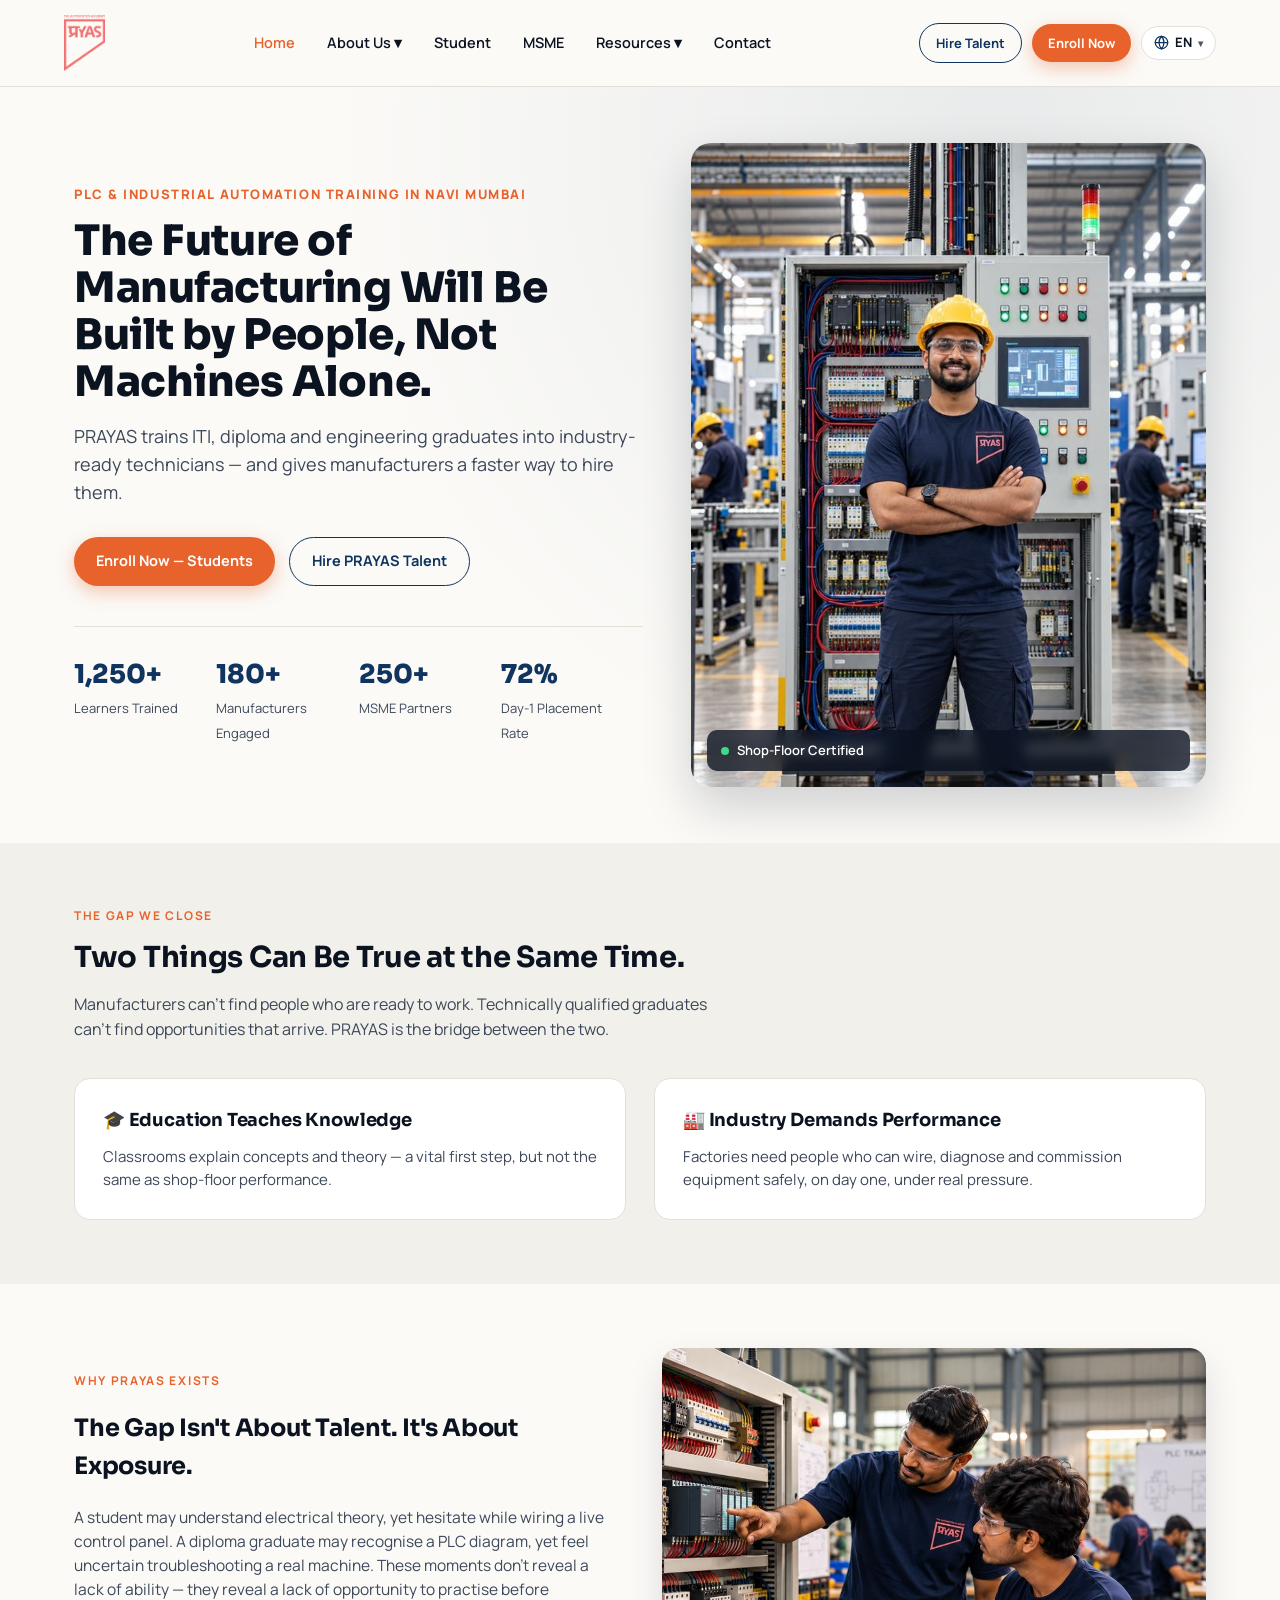
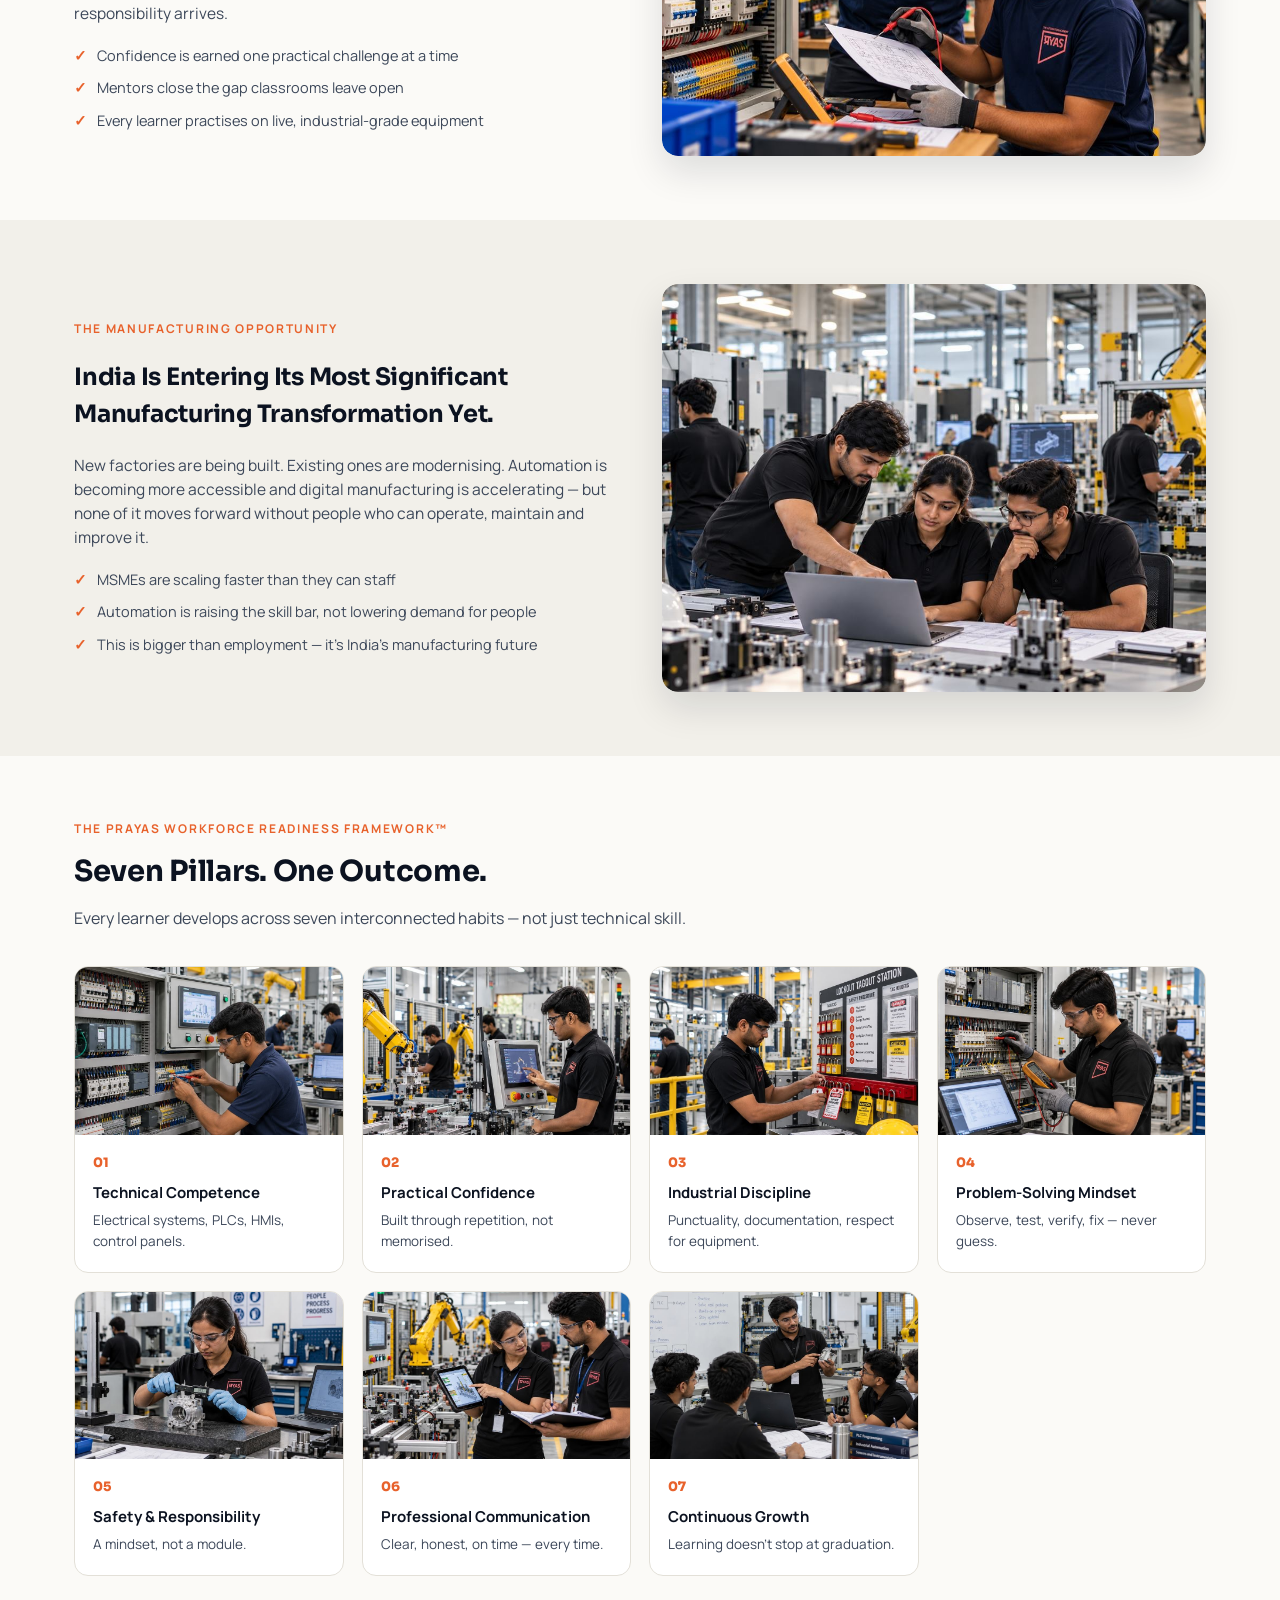
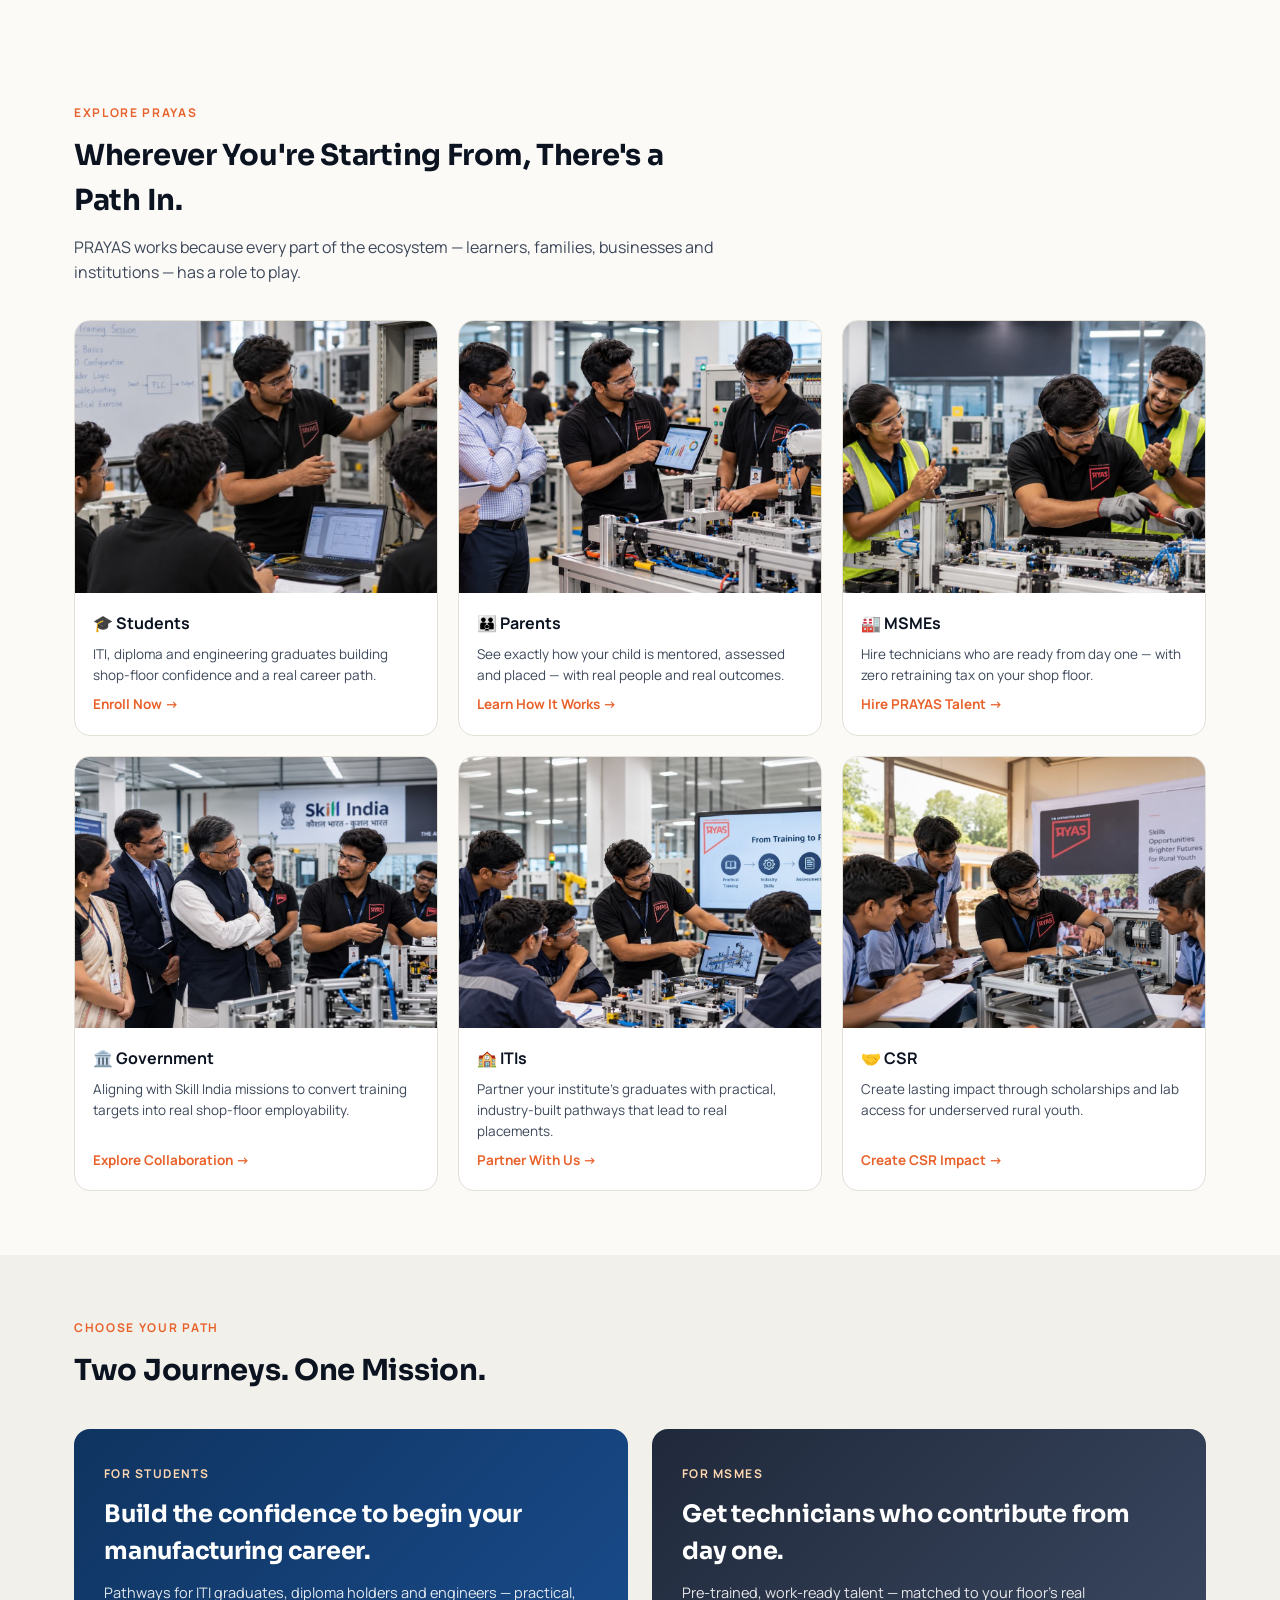
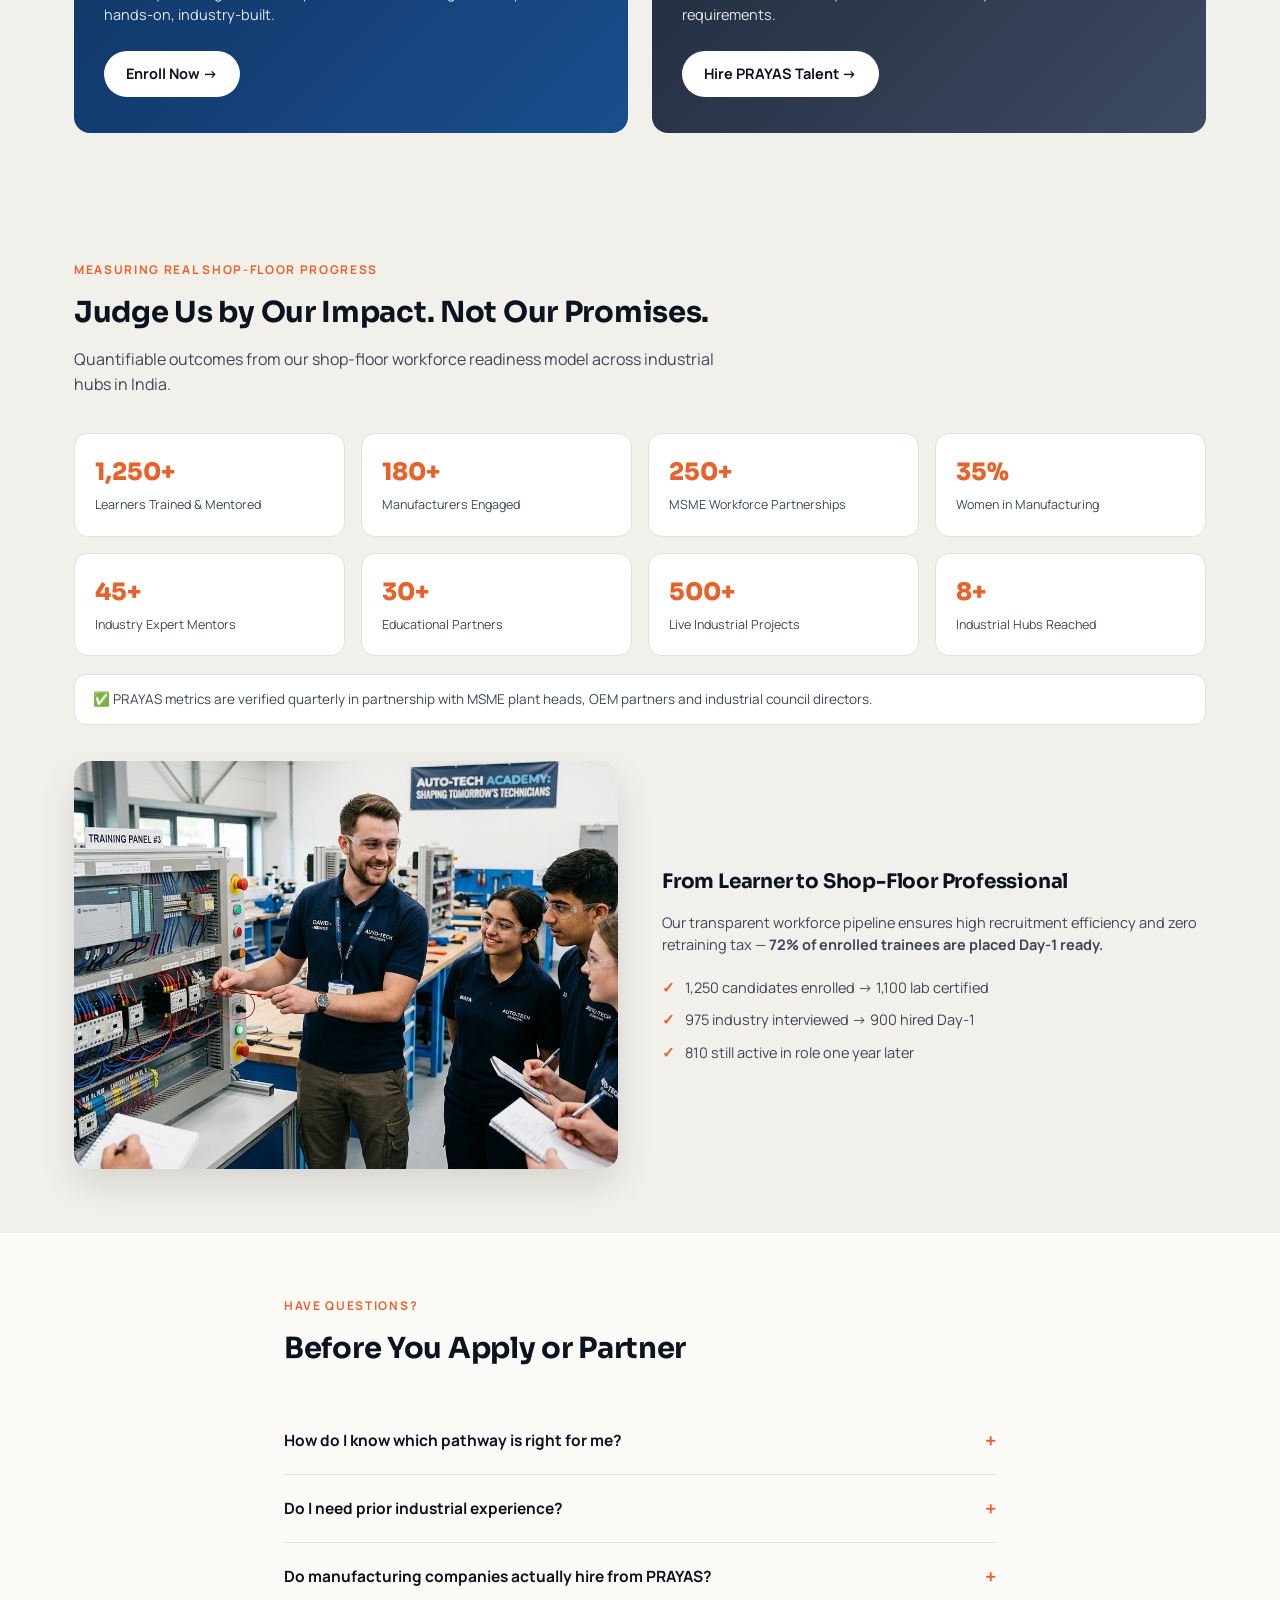
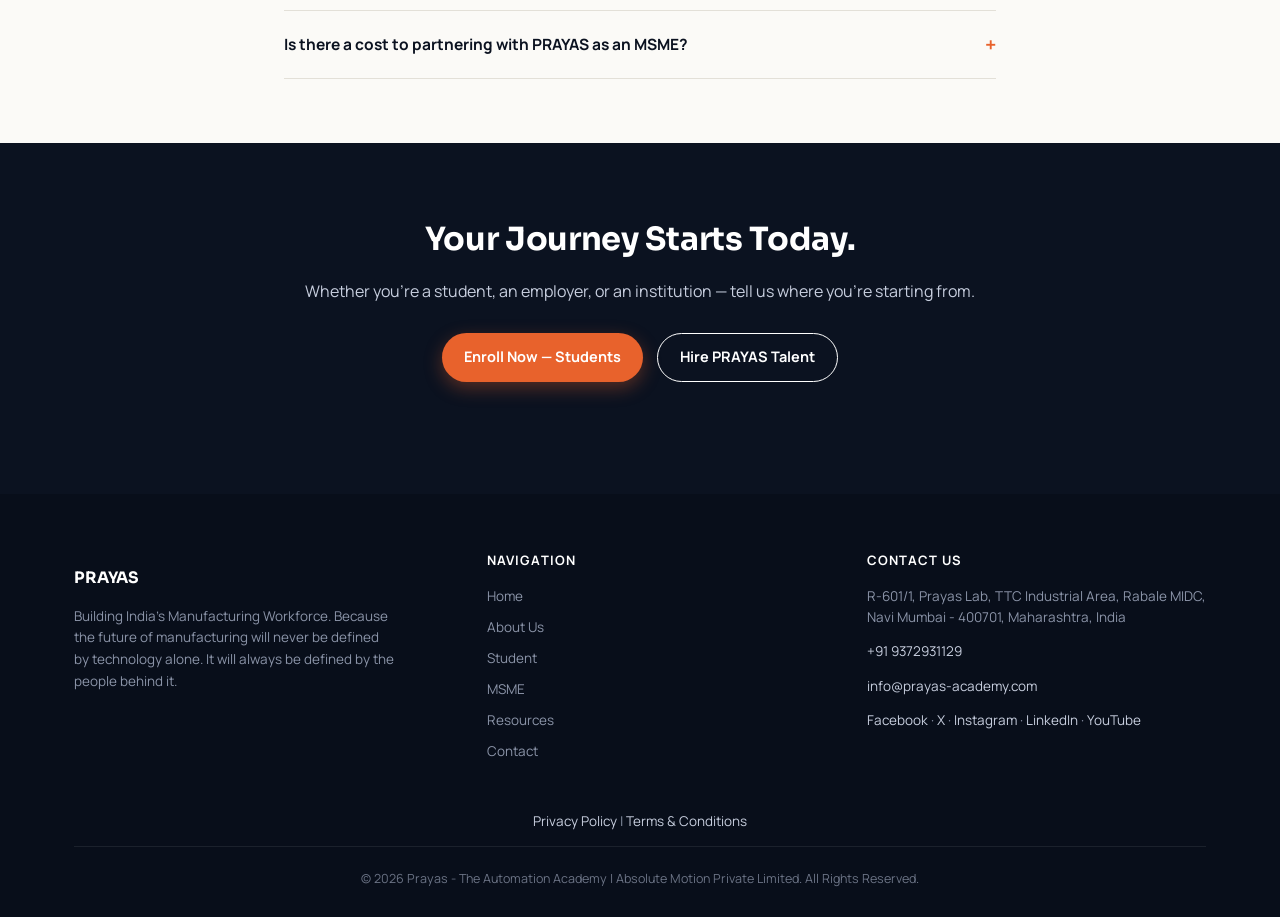
==== commit 3a293fc2: "Improve on-page SEO, structured data and page weight - Keyword-focused titles, meta descriptions and" ====
--- a/index.html
+++ b/index.html
@@ -1,5 +1,114 @@
 <!DOCTYPE html>
-<html lang="en"><head><meta charset="utf-8"/><meta content="width=device-width,initial-scale=1" name="viewport"/><title data-i18n="k001">PRAYAS — Building India's Manufacturing Workforce</title><meta content="PRAYAS trains ITI, diploma and engineering graduates into shop-floor ready technicians and helps MSMEs hire dependable talent." data-i18n-content="k002" name="description"/><link href="https://fonts.googleapis.com" rel="preconnect"/><link href="https://fonts.googleapis.com/css2?family=Manrope:wght@400;500;600;700;800&amp;family=Sora:wght@600;700;800&amp;family=Noto+Sans+Devanagari:wght@400;500;600;700;800&amp;display=swap" rel="stylesheet"/><style>
+<html lang="en"><head><meta charset="utf-8"/><meta content="width=device-width,initial-scale=1" name="viewport"/><title data-i18n="k001">PLC &amp; Automation Training in Navi Mumbai | Prayas Academy</title><!-- seo:start --><link rel="canonical" href="https://prayas-academy.com/"/><link rel="icon" type="image/png" href="images/logo.png"/><meta property="og:type" content="website"/><meta property="og:site_name" content="Prayas – The Automation Academy"/><meta property="og:title" content="PLC &amp; Automation Training in Navi Mumbai | Prayas Academy"/><meta property="og:description" content="Hands-on PLC, HMI, VFD and control panel training for ITI, diploma and engineering graduates at our Rabale MIDC lab, with placement drives."/><meta property="og:url" content="https://prayas-academy.com/"/><meta property="og:image" content="https://prayas-academy.com/images/impact-facility.jpg"/><meta property="og:locale" content="en_IN"/><meta name="twitter:card" content="summary_large_image"/><meta name="twitter:site" content="@theprayasacademy"/><script type="application/ld+json">{
+ "@context": "https://schema.org",
+ "@graph": [
+  {
+   "@type": [
+    "EducationalOrganization",
+    "LocalBusiness"
+   ],
+   "@id": "https://prayas-academy.com/#org",
+   "name": "Prayas – The Automation Academy",
+   "alternateName": [
+    "PRAYAS",
+    "The Prayas Academy"
+   ],
+   "url": "https://prayas-academy.com/",
+   "logo": "https://prayas-academy.com/images/logo.png",
+   "image": "https://prayas-academy.com/images/impact-facility.jpg",
+   "description": "Hands-on PLC, HMI, VFD and control panel training for ITI, diploma and engineering graduates, with placement drives for partner manufacturers.",
+   "telephone": "+91-9372931129",
+   "email": "info@prayas-academy.com",
+   "address": {
+    "@type": "PostalAddress",
+    "streetAddress": "R-601/1, Prayas Lab, TTC Industrial Area, Rabale MIDC",
+    "addressLocality": "Navi Mumbai",
+    "addressRegion": "Maharashtra",
+    "postalCode": "400701",
+    "addressCountry": "IN"
+   },
+   "openingHoursSpecification": [
+    {
+     "@type": "OpeningHoursSpecification",
+     "dayOfWeek": [
+      "Monday",
+      "Tuesday",
+      "Wednesday",
+      "Thursday",
+      "Friday",
+      "Saturday"
+     ],
+     "opens": "08:30",
+     "closes": "18:30"
+    }
+   ],
+   "parentOrganization": {
+    "@type": "Organization",
+    "name": "Absolute Motion Private Limited"
+   },
+   "sameAs": [
+    "https://www.instagram.com/theprayasacademy",
+    "https://www.linkedin.com/company/the-prayas-academy/",
+    "https://www.youtube.com/@theprayasacademy",
+    "https://x.com/theprayasacademy",
+    "https://www.facebook.com/share/1CJUdkx9NA/"
+   ]
+  },
+  {
+   "@type": "WebPage",
+   "@id": "https://prayas-academy.com/#webpage",
+   "url": "https://prayas-academy.com/",
+   "name": "PLC & Automation Training in Navi Mumbai | Prayas Academy",
+   "description": "Hands-on PLC, HMI, VFD and control panel training for ITI, diploma and engineering graduates at our Rabale MIDC lab, with placement drives.",
+   "isPartOf": {
+    "@type": "WebSite",
+    "url": "https://prayas-academy.com/",
+    "name": "Prayas – The Automation Academy"
+   },
+   "publisher": {
+    "@id": "https://prayas-academy.com/#org"
+   },
+   "inLanguage": "en-IN"
+  },
+  {
+   "@type": "FAQPage",
+   "mainEntity": [
+    {
+     "@type": "Question",
+     "name": "How do I know which pathway is right for me?",
+     "acceptedAnswer": {
+      "@type": "Answer",
+      "text": "A PRAYAS learning advisor reviews your background — ITI, diploma or engineering — and your career goals, then recommends the right fit."
+     }
+    },
+    {
+     "@type": "Question",
+     "name": "Do I need prior industrial experience?",
+     "acceptedAnswer": {
+      "@type": "Answer",
+      "text": "No. Most students join straight from ITI or diploma college — that's exactly who this is built for."
+     }
+    },
+    {
+     "@type": "Question",
+     "name": "Do manufacturing companies actually hire from PRAYAS?",
+     "acceptedAnswer": {
+      "@type": "Answer",
+      "text": "Yes — PRAYAS graduates are hired directly through our placement pipeline across partner manufacturers."
+     }
+    },
+    {
+     "@type": "Question",
+     "name": "Is there a cost to partnering with PRAYAS as an MSME?",
+     "acceptedAnswer": {
+      "@type": "Answer",
+      "text": "We offer both hiring-partner models for talent acquisition and customised fee-based workforce upskilling programmes tailored to specific factory requirements."
+     }
+    }
+   ]
+  }
+ ]
+}</script><!-- seo:end --><meta content="Hands-on PLC, HMI, VFD and control panel training for ITI, diploma and engineering graduates at our Rabale MIDC lab, with placement drives." data-i18n-content="k002" name="description"/><link href="https://fonts.googleapis.com" rel="preconnect"/><link href="https://fonts.googleapis.com/css2?family=Manrope:wght@400;500;600;700;800&amp;family=Sora:wght@600;700;800&amp;family=Noto+Sans+Devanagari:wght@400;500;600;700;800&amp;display=swap" rel="stylesheet"/><style>
   :root{
     --ink:#0b1220;
     --ink-soft:#3c4759;
@@ -78,7 +187,7 @@
   }
   .hero-grid{display:grid;grid-template-columns:1.05fr 0.95fr;gap:48px;align-items:center;}
   .hero-inner{max-width:640px;}
-  .hero h1{font-size:42px;font-weight:800;margin:0 0 18px;line-height:1.12;}
+  .hero h1,.hero .hero-title{font-size:42px;font-weight:800;margin:0 0 18px;line-height:1.12;}
   .hero p.lede{font-size:18px;color:var(--ink-soft);margin:0 0 30px;max-width:600px;}
   .hero-ctas{display:flex;gap:14px;flex-wrap:wrap;margin-bottom:40px;}
   .trust-bar{
@@ -262,8 +371,8 @@
     .nav-ctas .btn-primary{display:none;}
     .hamburger{display:flex;}
     .hero{padding:32px 0;}
-    .hero h1{font-size:28px;}
-    .hero h1 .desktop-only-text{display:none;}
+    .hero h1,.hero .hero-title{font-size:28px;}
+    .hero h1 .desktop-only-text,.hero-title .desktop-only-text{display:none;}
     .hero p.lede{font-size:15px;}
     .hero-ctas{margin-bottom:28px;}
     .hero-ctas .btn-secondary{display:none;} /* mobile hero: ONE primary CTA only, per the divergence rule */
@@ -321,18 +430,18 @@
 .calc .out{background:rgba(255,255,255,.08);border-radius:12px;padding:20px;text-align:center}.calc .out b{display:block;font:800 34px Sora,sans-serif;color:#ffd7b0}
 .grid3{display:grid;grid-template-columns:repeat(3,1fr);gap:16px}.card{background:#fff;border:1px solid var(--line);border-radius:14px;padding:20px}
 @media(max-width:900px){.hero-media{order:0;max-width:100%}.hero-media .photo-slot,.hero-media img{aspect-ratio:16/9!important}}
-@media(max-width:768px){.hero h1 .desktop-only-text{display:inline!important}section{padding:36px 0}.hide-m{display:none!important}
+@media(max-width:768px){.hero h1 .desktop-only-text,.hero-title .desktop-only-text{display:inline!important}section{padding:36px 0}.hide-m{display:none!important}
 .tile-grid{display:flex!important;overflow-x:auto;scroll-snap-type:x mandatory;gap:14px;margin:0 -24px;padding:0 24px 8px}.tile{min-width:78%;scroll-snap-align:start}
 .split-media .photo-slot,.pillar .photo-slot{aspect-ratio:16/9!important}}
 @media(max-width:800px){.flow .nodes{flex-direction:column}.flow li:not(:last-child)::after{content:"\2193";right:auto;left:50%;top:auto;bottom:-14px;transform:translateX(-50%)}.stairs li .node{min-height:0!important}.faq,.sides,.calc,.grid3{grid-template-columns:1fr!important}.faq .qs{border-right:0}.span{width:6px;height:30px;margin:0 auto}.sides.built .span{width:6px;height:60px}.dd>div{position:static;display:flex;border:0}}
 
 .desktop-nav a.active{color:var(--accent-2)}.desktop-nav a.soon,.mobile-menu a.soon,.footer-nav a.soon,.dd>div a.soon{opacity:.5}
 .toast{position:fixed;bottom:90px;left:50%;transform:translateX(-50%);background:#0b1220;color:#fff;padding:10px 18px;border-radius:99px;font-size:14px;z-index:99;opacity:0;pointer-events:none;transition:opacity .25s}.toast.on{opacity:1}
-</style><link href="assets/i18n/i18n.css" rel="stylesheet"/></head><body><header><div class="nav-row"><a class="logo" href="index.html"><img alt="PRAYAS Logo" src="images/logo.png"/></a><nav class="desktop-nav"><a class="active" data-i18n="k003" href="index.html">Home</a><span class="dd"><a data-i18n="k004" href="about.html">About Us ▾</a><div><a data-i18n="k005" href="about.html#about-why">Why PRAYAS?</a><a data-i18n="k006" href="about.html#about-vision">Vision &amp; Purpose</a><a data-i18n="k007" href="about.html#about-mission">Mission &amp; Impact</a><a data-i18n="k008" href="about.html#about-collaboration">Collaboration</a><a data-i18n="k009" href="about.html#about-career">Career</a><a data-i18n="k010" href="contact.html">Contact Us</a></div></span><a data-i18n="k011" href="students.html">Student</a><a data-i18n="k012" href="employers.html">MSME</a><span class="dd"><a data-i18n="k013" href="resources.html">Resources ▾</a><div><a data-i18n="k014" href="resources.html#vlog">Vlog</a><a data-i18n="k015" href="resources.html#blog">Blog</a><a data-i18n="k016" href="resources.html#study">Study Material</a><a data-i18n="k017" href="resources.html#events">Events</a><a data-i18n="k018" href="resources.html#gallery">Gallery</a></div></span><a data-i18n="k019" href="contact.html">Contact</a></nav><div class="nav-ctas"><a class="btn btn-secondary btn-small" data-i18n="k020" href="manpower-portal/">Hire Talent</a><a class="btn btn-primary btn-small" data-i18n="k021" href="student-portal/">Enroll Now</a><div class="lang-switcher" data-i18n-switcher=""><button aria-expanded="false" aria-haspopup="listbox" aria-label="Language: English" class="lang-btn" type="button"><svg aria-hidden="true" class="lang-globe" fill="none" stroke="currentColor" stroke-linecap="round" stroke-linejoin="round" stroke-width="2" viewbox="0 0 24 24"><circle cx="12" cy="12" r="10"></circle><line x1="2" x2="22" y1="12" y2="12"></line><path d="M12 2a15.3 15.3 0 0 1 4 10 15.3 15.3 0 0 1-4 10 15.3 15.3 0 0 1-4-10 15.3 15.3 0 0 1 4-10z"></path></svg><span class="lang-current">EN</span><span aria-hidden="true" class="lang-caret">▾</span></button><div aria-label="Select language" class="lang-menu" role="listbox"><button aria-selected="true" class="lang-option" data-lang="en" role="option" type="button"><span>English</span><span class="lang-code">EN</span></button><button aria-selected="false" class="lang-option" data-lang="hi" role="option" type="button"><span>हिंदी</span><span class="lang-code">HI</span></button><button aria-selected="false" class="lang-option" data-lang="mr" role="option" type="button"><span>मराठी</span><span class="lang-code">MR</span></button></div></div><button aria-label="Menu" class="hamburger" data-i18n-aria="k022" onclick="document.getElementById('mmenu').classList.toggle('open')"><span></span><span></span><span></span></button></div></div><div class="mobile-menu" id="mmenu"><a class="active" data-i18n="k003" href="index.html">Home</a><a data-i18n="k023" href="about.html">About Us</a><a data-i18n="k011" href="students.html">Student</a><a data-i18n="k012" href="employers.html">MSME</a><a data-i18n="k024" href="resources.html">Resources</a><a data-i18n="k019" href="contact.html">Contact</a><a data-i18n="k025" href="student-portal/login.php" style="color:var(--accent-2);font-weight:700">Student Portal Login</a></div></header><main><section class="hero">
+</style><link href="assets/i18n/i18n.css" rel="stylesheet"/><style>.hero h1.eyebrow{font-family:'Manrope','Noto Sans Devanagari',sans-serif;font-size:13px;font-weight:800;letter-spacing:.12em;text-transform:uppercase;line-height:1.4;margin:0 0 14px}</style><style id="seo-img-css">:where(img[width][height]){height:auto;max-width:100%}</style></head><body><header><div class="nav-row"><a class="logo" href="index.html"><img alt="PRAYAS Logo" src="images/logo.png" decoding="async"/></a><nav class="desktop-nav"><a class="active" data-i18n="k003" href="index.html">Home</a><span class="dd"><a data-i18n="k004" href="about.html">About Us ▾</a><div><a data-i18n="k005" href="about.html#about-why">Why PRAYAS?</a><a data-i18n="k006" href="about.html#about-vision">Vision &amp; Purpose</a><a data-i18n="k007" href="about.html#about-mission">Mission &amp; Impact</a><a data-i18n="k008" href="about.html#about-collaboration">Collaboration</a><a data-i18n="k009" href="about.html#about-career">Career</a><a data-i18n="k010" href="contact.html">Contact Us</a></div></span><a data-i18n="k011" href="students.html">Student</a><a data-i18n="k012" href="employers.html">MSME</a><span class="dd"><a data-i18n="k013" href="resources.html">Resources ▾</a><div><a data-i18n="k014" href="resources.html#vlog">Vlog</a><a data-i18n="k016" href="resources.html#study">Study Material</a><a data-i18n="k018" href="resources.html#gallery">Social Media</a></div></span><a data-i18n="k019" href="contact.html">Contact</a></nav><div class="nav-ctas"><a class="btn btn-secondary btn-small" data-i18n="k020" href="manpower-portal/">Hire Talent</a><a class="btn btn-primary btn-small" data-i18n="k021" href="student-portal/">Enroll Now</a><div class="lang-switcher" data-i18n-switcher=""><button aria-expanded="false" aria-haspopup="listbox" aria-label="Language: English" class="lang-btn" type="button"><svg aria-hidden="true" class="lang-globe" fill="none" stroke="currentColor" stroke-linecap="round" stroke-linejoin="round" stroke-width="2" viewbox="0 0 24 24"><circle cx="12" cy="12" r="10"></circle><line x1="2" x2="22" y1="12" y2="12"></line><path d="M12 2a15.3 15.3 0 0 1 4 10 15.3 15.3 0 0 1-4 10 15.3 15.3 0 0 1-4-10 15.3 15.3 0 0 1 4-10z"></path></svg><span class="lang-current">EN</span><span aria-hidden="true" class="lang-caret">▾</span></button><div aria-label="Select language" class="lang-menu" role="listbox"><button aria-selected="true" class="lang-option" data-lang="en" role="option" type="button"><span>English</span><span class="lang-code">EN</span></button><button aria-selected="false" class="lang-option" data-lang="hi" role="option" type="button"><span>हिंदी</span><span class="lang-code">HI</span></button><button aria-selected="false" class="lang-option" data-lang="mr" role="option" type="button"><span>मराठी</span><span class="lang-code">MR</span></button></div></div><button aria-label="Menu" class="hamburger" data-i18n-aria="k022" onclick="document.getElementById('mmenu').classList.toggle('open')"><span></span><span></span><span></span></button></div></div><div class="mobile-menu" id="mmenu"><a class="active" data-i18n="k003" href="index.html">Home</a><a data-i18n="k023" href="about.html">About Us</a><a data-i18n="k011" href="students.html">Student</a><a data-i18n="k012" href="employers.html">MSME</a><a data-i18n="k024" href="resources.html">Resources</a><a data-i18n="k019" href="contact.html">Contact</a><a data-i18n="k025" href="student-portal/login.php" style="color:var(--accent-2);font-weight:700">Student Portal Login</a></div></header><main><section class="hero">
 <div class="wrap hero-grid">
 <div class="hero-inner">
-<div class="eyebrow" data-i18n="k026">India's Manufacturing Workforce Institution</div>
-<h1 data-i18n-html="k027"><span class="desktop-only-text">The Future of Manufacturing Will Be Built by </span>People, Not Machines Alone.</h1>
+<h1 class="eyebrow" data-i18n="k026">PLC &amp; Industrial Automation Training in Navi Mumbai</h1>
+<p class="display hero-title" data-i18n-html="k027"><span class="desktop-only-text">The Future of Manufacturing Will Be Built by </span>People, Not Machines Alone.</p>
 <p class="lede" data-i18n="k028">PRAYAS trains ITI, diploma and engineering graduates into industry-ready technicians — and gives manufacturers a faster way to hire them.</p>
 <div class="hero-ctas">
 <a class="btn btn-primary" data-i18n="k029" href="student-portal/">Enroll Now — Students</a>
@@ -346,7 +455,7 @@
 </div>
 </div>
 <div class="hero-media">
-<div class="photo-slot filled" data-alt="PRAYAS-trained technician confidently standing in front of an automation control panel" data-img="hero-technician.jpg" style="aspect-ratio:4/5"><img alt="PRAYAS-trained technician confidently standing in front of an automation control panel" src="images/hero-technician.jpg"/></div>
+<div class="photo-slot filled" data-alt="PRAYAS-trained technician confidently standing in front of an automation control panel" data-img="hero-technician.jpg" style="aspect-ratio:4/5"><img alt="PRAYAS-trained technician confidently standing in front of an automation control panel" src="images/hero-technician.jpg" width="764" height="1024" decoding="async"/></div>
 <div class="tag" data-i18n-html="k035"><span class="dot"></span> Shop-Floor Certified</div>
 </div>
 </div>
@@ -383,14 +492,14 @@
 </ul>
 </div>
 <div class="split-media">
-<div class="photo-slot filled" data-alt="Senior mentor guiding a young technician through a live control panel review" data-img="gap-mentorship.jpg" style="aspect-ratio:4/3"><img alt="Senior mentor guiding a young technician through a live control panel review" src="images/gap-mentorship.jpg"/></div>
+<div class="photo-slot filled" data-alt="Senior mentor guiding a young technician through a live control panel review" data-img="gap-mentorship.jpg" style="aspect-ratio:4/3"><img alt="Senior mentor guiding a young technician through a live control panel review" src="images/gap-mentorship.jpg" width="1024" height="764" loading="lazy" decoding="async"/></div>
 </div>
 </div>
 </section>
 <section class="section-alt">
 <div class="wrap split reverse">
 <div class="split-media">
-<div class="photo-slot filled" data-alt="Modern automated manufacturing floor with robotics and control systems" data-img="opportunity-floor.jpg" style="aspect-ratio:4/3"><img alt="Modern automated manufacturing floor with robotics and control systems" src="images/opportunity-floor.jpg"/></div>
+<div class="photo-slot filled" data-alt="Modern automated manufacturing floor with robotics and control systems" data-img="opportunity-floor.jpg" style="aspect-ratio:4/3"><img alt="Modern automated manufacturing floor with robotics and control systems" src="images/opportunity-floor.jpg" width="1024" height="764" loading="lazy" decoding="async"/></div>
 </div>
 <div>
 <div class="eyebrow" data-i18n="k049">The Manufacturing Opportunity</div>
@@ -412,23 +521,23 @@
 <p data-i18n="k057">Every learner develops across seven interconnected habits — not just technical skill.</p>
 </div>
 <div class="framework-grid">
-<div class="pillar"><div class="photo-slot filled" data-alt="Technician working on an electrical control panel" data-img="pillar-technical.jpg" style="aspect-ratio:16/10"><img alt="Technician working on an electrical control panel" src="images/pillar-technical.jpg"/></div><div class="pillar-body"><div class="num">01</div><h4 data-i18n="k058">Technical Competence</h4><p data-i18n="k059">Electrical systems, PLCs, HMIs, control panels.</p></div></div>
-<div class="pillar"><div class="photo-slot filled" data-alt="Trainees on an automated assembly line" data-img="pillar-industrial.jpg" style="aspect-ratio:16/10"><img alt="Trainees on an automated assembly line" src="images/pillar-industrial.jpg"/></div><div class="pillar-body"><div class="num">02</div><h4 data-i18n="k060">Practical Confidence</h4><p data-i18n="k061">Built through repetition, not memorised.</p></div></div>
-<div class="pillar"><div class="photo-slot filled" data-alt="Lockout tagout safety station in a training facility" data-img="pillar-safety.jpg" style="aspect-ratio:16/10"><img alt="Lockout tagout safety station in a training facility" src="images/pillar-safety.jpg"/></div><div class="pillar-body"><div class="num">03</div><h4 data-i18n="k062">Industrial Discipline</h4><p data-i18n="k063">Punctuality, documentation, respect for equipment.</p></div></div>
-<div class="pillar"><div class="photo-slot filled" data-alt="Technician diagnosing a robotic arm on the shop floor" data-img="pillar-maintenance.jpg" style="aspect-ratio:16/10"><img alt="Technician diagnosing a robotic arm on the shop floor" src="images/pillar-maintenance.jpg"/></div><div class="pillar-body"><div class="num">04</div><h4 data-i18n="k064">Problem-Solving Mindset</h4><p data-i18n="k065">Observe, test, verify, fix — never guess.</p></div></div>
-<div class="pillar"><div class="photo-slot filled" data-alt="Safety equipment and PPE station" data-img="pillar-quality.jpg" style="aspect-ratio:16/10"><img alt="Safety equipment and PPE station" src="images/pillar-quality.jpg"/></div><div class="pillar-body"><div class="num">05</div><h4 data-i18n="k066">Safety &amp; Responsibility</h4><p data-i18n="k067">A mindset, not a module.</p></div></div>
-<div class="pillar"><div class="photo-slot filled" data-alt="Shift leader briefing two technicians" data-img="pillar-leadership.jpg" style="aspect-ratio:16/10"><img alt="Shift leader briefing two technicians" src="images/pillar-leadership.jpg"/></div><div class="pillar-body"><div class="num">06</div><h4 data-i18n="k068">Professional Communication</h4><p data-i18n="k069">Clear, honest, on time — every time.</p></div></div>
-<div class="pillar"><div class="photo-slot filled" data-alt="Mentor and students in practical automation lab" data-img="pillar-growth.jpg" style="aspect-ratio:16/10"><img alt="Mentor and students in practical automation lab" src="images/pillar-growth.jpg"/></div><div class="pillar-body"><div class="num">07</div><h4 data-i18n="k070">Continuous Growth</h4><p data-i18n="k071">Learning doesn't stop at graduation.</p></div></div>
+<div class="pillar"><div class="photo-slot filled" data-alt="Technician working on an electrical control panel" data-img="pillar-technical.jpg" style="aspect-ratio:16/10"><img alt="Technician working on an electrical control panel" src="images/pillar-technical.jpg" width="1024" height="571" loading="lazy" decoding="async"/></div><div class="pillar-body"><div class="num">01</div><h4 data-i18n="k058">Technical Competence</h4><p data-i18n="k059">Electrical systems, PLCs, HMIs, control panels.</p></div></div>
+<div class="pillar"><div class="photo-slot filled" data-alt="Trainees on an automated assembly line" data-img="pillar-industrial.jpg" style="aspect-ratio:16/10"><img alt="Trainees on an automated assembly line" src="images/pillar-industrial.jpg" width="1024" height="571" loading="lazy" decoding="async"/></div><div class="pillar-body"><div class="num">02</div><h4 data-i18n="k060">Practical Confidence</h4><p data-i18n="k061">Built through repetition, not memorised.</p></div></div>
+<div class="pillar"><div class="photo-slot filled" data-alt="Lockout tagout safety station in a training facility" data-img="pillar-safety.jpg" style="aspect-ratio:16/10"><img alt="Lockout tagout safety station in a training facility" src="images/pillar-safety.jpg" width="1024" height="571" loading="lazy" decoding="async"/></div><div class="pillar-body"><div class="num">03</div><h4 data-i18n="k062">Industrial Discipline</h4><p data-i18n="k063">Punctuality, documentation, respect for equipment.</p></div></div>
+<div class="pillar"><div class="photo-slot filled" data-alt="Technician diagnosing a robotic arm on the shop floor" data-img="pillar-maintenance.jpg" style="aspect-ratio:16/10"><img alt="Technician diagnosing a robotic arm on the shop floor" src="images/pillar-maintenance.jpg" width="1024" height="571" loading="lazy" decoding="async"/></div><div class="pillar-body"><div class="num">04</div><h4 data-i18n="k064">Problem-Solving Mindset</h4><p data-i18n="k065">Observe, test, verify, fix — never guess.</p></div></div>
+<div class="pillar"><div class="photo-slot filled" data-alt="Safety equipment and PPE station" data-img="pillar-quality.jpg" style="aspect-ratio:16/10"><img alt="Safety equipment and PPE station" src="images/pillar-quality.jpg" width="1024" height="571" loading="lazy" decoding="async"/></div><div class="pillar-body"><div class="num">05</div><h4 data-i18n="k066">Safety &amp; Responsibility</h4><p data-i18n="k067">A mindset, not a module.</p></div></div>
+<div class="pillar"><div class="photo-slot filled" data-alt="Shift leader briefing two technicians" data-img="pillar-leadership.jpg" style="aspect-ratio:16/10"><img alt="Shift leader briefing two technicians" src="images/pillar-leadership.jpg" width="1024" height="571" loading="lazy" decoding="async"/></div><div class="pillar-body"><div class="num">06</div><h4 data-i18n="k068">Professional Communication</h4><p data-i18n="k069">Clear, honest, on time — every time.</p></div></div>
+<div class="pillar"><div class="photo-slot filled" data-alt="Mentor and students in practical automation lab" data-img="pillar-growth.jpg" style="aspect-ratio:16/10"><img alt="Mentor and students in practical automation lab" src="images/pillar-growth.jpg" width="1024" height="571" loading="lazy" decoding="async"/></div><div class="pillar-body"><div class="num">07</div><h4 data-i18n="k070">Continuous Growth</h4><p data-i18n="k071">Learning doesn't stop at graduation.</p></div></div>
 </div>
 <!-- Mobile-only swipeable version of the same pillars -->
 <div class="framework-scroll">
-<div class="pillar"><div class="photo-slot filled" data-alt="Technician working on an electrical control panel" data-img="pillar-technical.jpg" style="aspect-ratio:16/10"><img alt="Technician working on an electrical control panel" src="images/pillar-technical.jpg"/></div><div class="pillar-body"><div class="num">01</div><h4 data-i18n="k058">Technical Competence</h4><p data-i18n="k059">Electrical systems, PLCs, HMIs, control panels.</p></div></div>
-<div class="pillar"><div class="photo-slot filled" data-alt="Trainees on an automated assembly line" data-img="pillar-industrial.jpg" style="aspect-ratio:16/10"><img alt="Trainees on an automated assembly line" src="images/pillar-industrial.jpg"/></div><div class="pillar-body"><div class="num">02</div><h4 data-i18n="k060">Practical Confidence</h4><p data-i18n="k061">Built through repetition, not memorised.</p></div></div>
-<div class="pillar"><div class="photo-slot filled" data-alt="Lockout tagout safety station" data-img="pillar-safety.jpg" style="aspect-ratio:16/10"><img alt="Lockout tagout safety station" src="images/pillar-safety.jpg"/></div><div class="pillar-body"><div class="num">03</div><h4 data-i18n="k062">Industrial Discipline</h4><p data-i18n="k063">Punctuality, documentation, respect for equipment.</p></div></div>
-<div class="pillar"><div class="photo-slot filled" data-alt="Technician diagnosing a robotic arm" data-img="pillar-maintenance.jpg" style="aspect-ratio:16/10"><img alt="Technician diagnosing a robotic arm" src="images/pillar-maintenance.jpg"/></div><div class="pillar-body"><div class="num">04</div><h4 data-i18n="k064">Problem-Solving Mindset</h4><p data-i18n="k065">Observe, test, verify, fix — never guess.</p></div></div>
-<div class="pillar"><div class="photo-slot filled" data-alt="Quality engineer performing metrology checks" data-img="pillar-quality.jpg" style="aspect-ratio:16/10"><img alt="Quality engineer performing metrology checks" src="images/pillar-quality.jpg"/></div><div class="pillar-body"><div class="num">05</div><h4 data-i18n="k066">Safety &amp; Responsibility</h4><p data-i18n="k067">A mindset, not a module.</p></div></div>
-<div class="pillar"><div class="photo-slot filled" data-alt="Shift leader briefing technicians" data-img="pillar-leadership.jpg" style="aspect-ratio:16/10"><img alt="Shift leader briefing technicians" src="images/pillar-leadership.jpg"/></div><div class="pillar-body"><div class="num">06</div><h4 data-i18n="k068">Professional Communication</h4><p data-i18n="k069">Clear, honest, on time — every time.</p></div></div>
-<div class="pillar"><div class="photo-slot filled" data-alt="Mentor and students in practical automation lab" data-img="pillar-growth.jpg" style="aspect-ratio:16/10"><img alt="Mentor and students in practical automation lab" src="images/pillar-growth.jpg"/></div><div class="pillar-body"><div class="num">07</div><h4 data-i18n="k070">Continuous Growth</h4><p data-i18n="k071">Learning doesn't stop at graduation.</p></div></div>
+<div class="pillar"><div class="photo-slot filled" data-alt="Technician working on an electrical control panel" data-img="pillar-technical.jpg" style="aspect-ratio:16/10"><img alt="Technician working on an electrical control panel" src="images/pillar-technical.jpg" width="1024" height="571" loading="lazy" decoding="async"/></div><div class="pillar-body"><div class="num">01</div><h4 data-i18n="k058">Technical Competence</h4><p data-i18n="k059">Electrical systems, PLCs, HMIs, control panels.</p></div></div>
+<div class="pillar"><div class="photo-slot filled" data-alt="Trainees on an automated assembly line" data-img="pillar-industrial.jpg" style="aspect-ratio:16/10"><img alt="Trainees on an automated assembly line" src="images/pillar-industrial.jpg" width="1024" height="571" loading="lazy" decoding="async"/></div><div class="pillar-body"><div class="num">02</div><h4 data-i18n="k060">Practical Confidence</h4><p data-i18n="k061">Built through repetition, not memorised.</p></div></div>
+<div class="pillar"><div class="photo-slot filled" data-alt="Lockout tagout safety station" data-img="pillar-safety.jpg" style="aspect-ratio:16/10"><img alt="Lockout tagout safety station" src="images/pillar-safety.jpg" width="1024" height="571" loading="lazy" decoding="async"/></div><div class="pillar-body"><div class="num">03</div><h4 data-i18n="k062">Industrial Discipline</h4><p data-i18n="k063">Punctuality, documentation, respect for equipment.</p></div></div>
+<div class="pillar"><div class="photo-slot filled" data-alt="Technician diagnosing a robotic arm" data-img="pillar-maintenance.jpg" style="aspect-ratio:16/10"><img alt="Technician diagnosing a robotic arm" src="images/pillar-maintenance.jpg" width="1024" height="571" loading="lazy" decoding="async"/></div><div class="pillar-body"><div class="num">04</div><h4 data-i18n="k064">Problem-Solving Mindset</h4><p data-i18n="k065">Observe, test, verify, fix — never guess.</p></div></div>
+<div class="pillar"><div class="photo-slot filled" data-alt="Quality engineer performing metrology checks" data-img="pillar-quality.jpg" style="aspect-ratio:16/10"><img alt="Quality engineer performing metrology checks" src="images/pillar-quality.jpg" width="1024" height="571" loading="lazy" decoding="async"/></div><div class="pillar-body"><div class="num">05</div><h4 data-i18n="k066">Safety &amp; Responsibility</h4><p data-i18n="k067">A mindset, not a module.</p></div></div>
+<div class="pillar"><div class="photo-slot filled" data-alt="Shift leader briefing technicians" data-img="pillar-leadership.jpg" style="aspect-ratio:16/10"><img alt="Shift leader briefing technicians" src="images/pillar-leadership.jpg" width="1024" height="571" loading="lazy" decoding="async"/></div><div class="pillar-body"><div class="num">06</div><h4 data-i18n="k068">Professional Communication</h4><p data-i18n="k069">Clear, honest, on time — every time.</p></div></div>
+<div class="pillar"><div class="photo-slot filled" data-alt="Mentor and students in practical automation lab" data-img="pillar-growth.jpg" style="aspect-ratio:16/10"><img alt="Mentor and students in practical automation lab" src="images/pillar-growth.jpg" width="1024" height="571" loading="lazy" decoding="async"/></div><div class="pillar-body"><div class="num">07</div><h4 data-i18n="k070">Continuous Growth</h4><p data-i18n="k071">Learning doesn't stop at graduation.</p></div></div>
 </div>
 </div>
 </section>
@@ -441,7 +550,7 @@
 </div>
 <div class="tile-grid">
 <div class="tile">
-<div class="photo-slot filled" data-alt="ITI student wiring a control panel" data-img="tile-students.jpg" style="aspect-ratio:4/3"><img alt="ITI student wiring a control panel" src="images/tile-students.jpg"/></div>
+<div class="photo-slot filled" data-alt="ITI student wiring a control panel" data-img="tile-students.jpg" style="aspect-ratio:4/3"><img alt="ITI student wiring a control panel" src="images/tile-students.jpg" width="1024" height="571" loading="lazy" decoding="async"/></div>
 <div class="tile-body">
 <h4 data-i18n="k075">🎓 Students</h4>
 <p data-i18n="k076">ITI, diploma and engineering graduates building shop-floor confidence and a real career path.</p>
@@ -449,7 +558,7 @@
 </div>
 </div>
 <div class="tile">
-<div class="photo-slot filled" data-alt="Mentor guiding a young technician" data-img="tile-parents.jpg" style="aspect-ratio:4/3"><img alt="Mentor guiding a young technician" src="images/tile-parents.jpg"/></div>
+<div class="photo-slot filled" data-alt="Mentor guiding a young technician" data-img="tile-parents.jpg" style="aspect-ratio:4/3"><img alt="Mentor guiding a young technician" src="images/tile-parents.jpg" width="1029" height="768" loading="lazy" decoding="async"/></div>
 <div class="tile-body">
 <h4 data-i18n="k078">👪 Parents</h4>
 <p data-i18n="k079">See exactly how your child is mentored, assessed and placed — with real people and real outcomes.</p>
@@ -457,7 +566,7 @@
 </div>
 </div>
 <div class="tile">
-<div class="photo-slot filled" data-alt="MSME manufacturing facility floor" data-img="tile-msmes.jpg" style="aspect-ratio:4/3"><img alt="MSME manufacturing facility floor" src="images/tile-msmes.jpg"/></div>
+<div class="photo-slot filled" data-alt="MSME manufacturing facility floor" data-img="tile-msmes.jpg" style="aspect-ratio:4/3"><img alt="MSME manufacturing facility floor" src="images/tile-msmes.jpg" width="1029" height="768" loading="lazy" decoding="async"/></div>
 <div class="tile-body">
 <h4 data-i18n="k081">🏭 MSMEs</h4>
 <p data-i18n="k082">Hire technicians who are ready from day one — with zero retraining tax on your shop floor.</p>
@@ -465,7 +574,7 @@
 </div>
 </div>
 <div class="tile">
-<div class="photo-slot filled" data-alt="Industry professionals reviewing engineering drawings" data-img="tile-government.jpg" style="aspect-ratio:4/3"><img alt="Industry professionals reviewing engineering drawings" src="images/tile-government.jpg"/></div>
+<div class="photo-slot filled" data-alt="Industry professionals reviewing engineering drawings" data-img="tile-government.jpg" style="aspect-ratio:4/3"><img alt="Industry professionals reviewing engineering drawings" src="images/tile-government.jpg" width="1029" height="768" loading="lazy" decoding="async"/></div>
 <div class="tile-body">
 <h4 data-i18n="k084">🏛️ Government</h4>
 <p data-i18n="k085">Aligning with Skill India missions to convert training targets into real shop-floor employability.</p>
@@ -473,7 +582,7 @@
 </div>
 </div>
 <div class="tile">
-<div class="photo-slot filled" data-alt="ITI training lab session" data-img="tile-itis.jpg" style="aspect-ratio:4/3"><img alt="ITI training lab session" src="images/tile-itis.jpg"/></div>
+<div class="photo-slot filled" data-alt="ITI training lab session" data-img="tile-itis.jpg" style="aspect-ratio:4/3"><img alt="ITI training lab session" src="images/tile-itis.jpg" width="1029" height="768" loading="lazy" decoding="async"/></div>
 <div class="tile-body">
 <h4 data-i18n="k087">🏫 ITIs</h4>
 <p data-i18n="k088">Partner your institute's graduates with practical, industry-built pathways that lead to real placements.</p>
@@ -481,7 +590,7 @@
 </div>
 </div>
 <div class="tile">
-<div class="photo-slot filled" data-alt="Handshake between an industry partner and a PRAYAS graduate" data-img="tile-csr.jpg" style="aspect-ratio:4/3"><img alt="Handshake between an industry partner and a PRAYAS graduate" src="images/tile-csr.jpg"/></div>
+<div class="photo-slot filled" data-alt="Handshake between an industry partner and a PRAYAS graduate" data-img="tile-csr.jpg" style="aspect-ratio:4/3"><img alt="Handshake between an industry partner and a PRAYAS graduate" src="images/tile-csr.jpg" width="1029" height="768" loading="lazy" decoding="async"/></div>
 <div class="tile-body">
 <h4 data-i18n="k090">🤝 CSR</h4>
 <p data-i18n="k091">Create lasting impact through scholarships and lab access for underserved rural youth.</p>
@@ -533,7 +642,7 @@
 <div class="verified-note" data-i18n="k111">✅ PRAYAS metrics are verified quarterly in partnership with MSME plant heads, OEM partners and industrial council directors.</div>
 <div class="split">
 <div class="split-media">
-<div class="photo-slot filled" data-alt="PRAYAS Industry 4.0 and Automation Training Facility" data-img="impact-facility.jpg" style="aspect-ratio:4/3"><img alt="PRAYAS Industry 4.0 and Automation Training Facility" src="images/impact-facility.jpg"/></div>
+<div class="photo-slot filled" data-alt="PRAYAS Industry 4.0 and Automation Training Facility" data-img="impact-facility.jpg" style="aspect-ratio:4/3"><img alt="PRAYAS Industry 4.0 and Automation Training Facility" src="images/impact-facility.jpg" width="1376" height="768" loading="lazy" decoding="async"/></div>
 </div>
 <div>
 <h3 data-i18n="k112" style="font-size:20px;margin:0 0 10px;">From Learner to Shop-Floor Professional</h3>
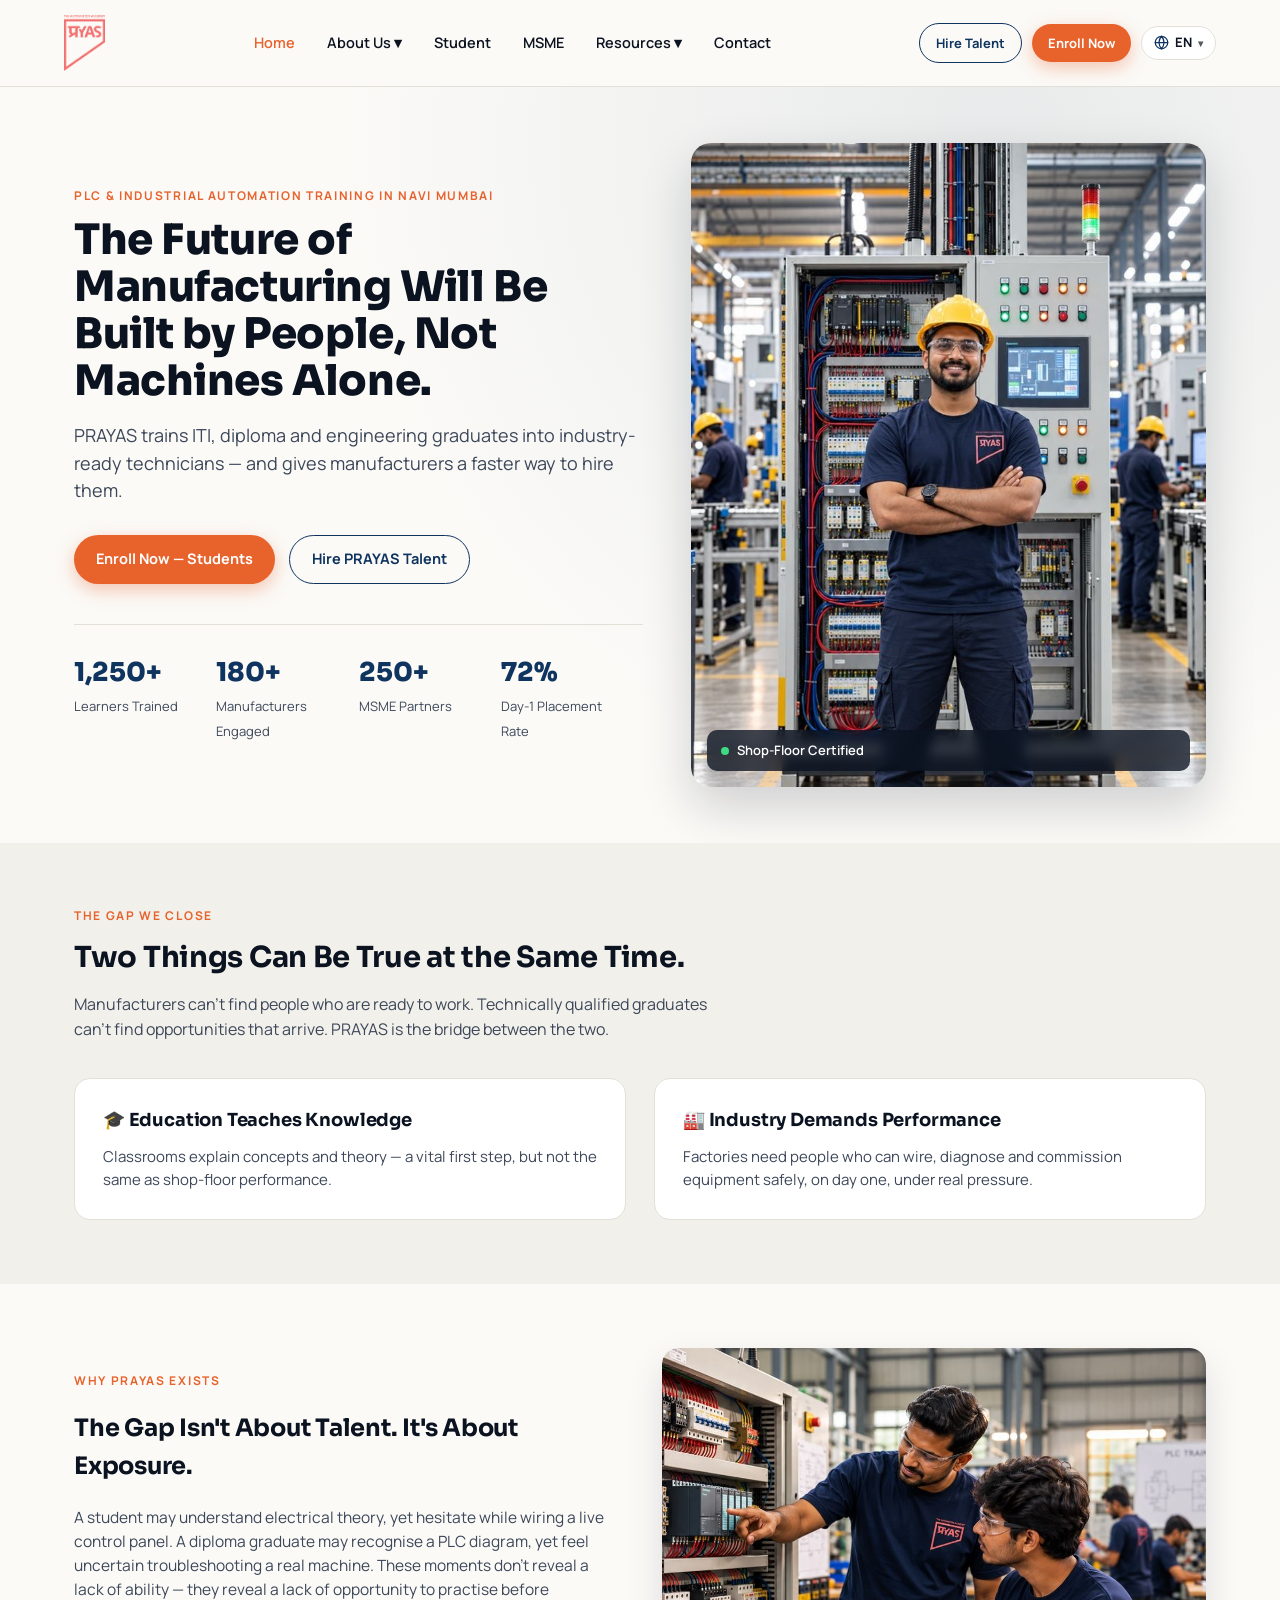
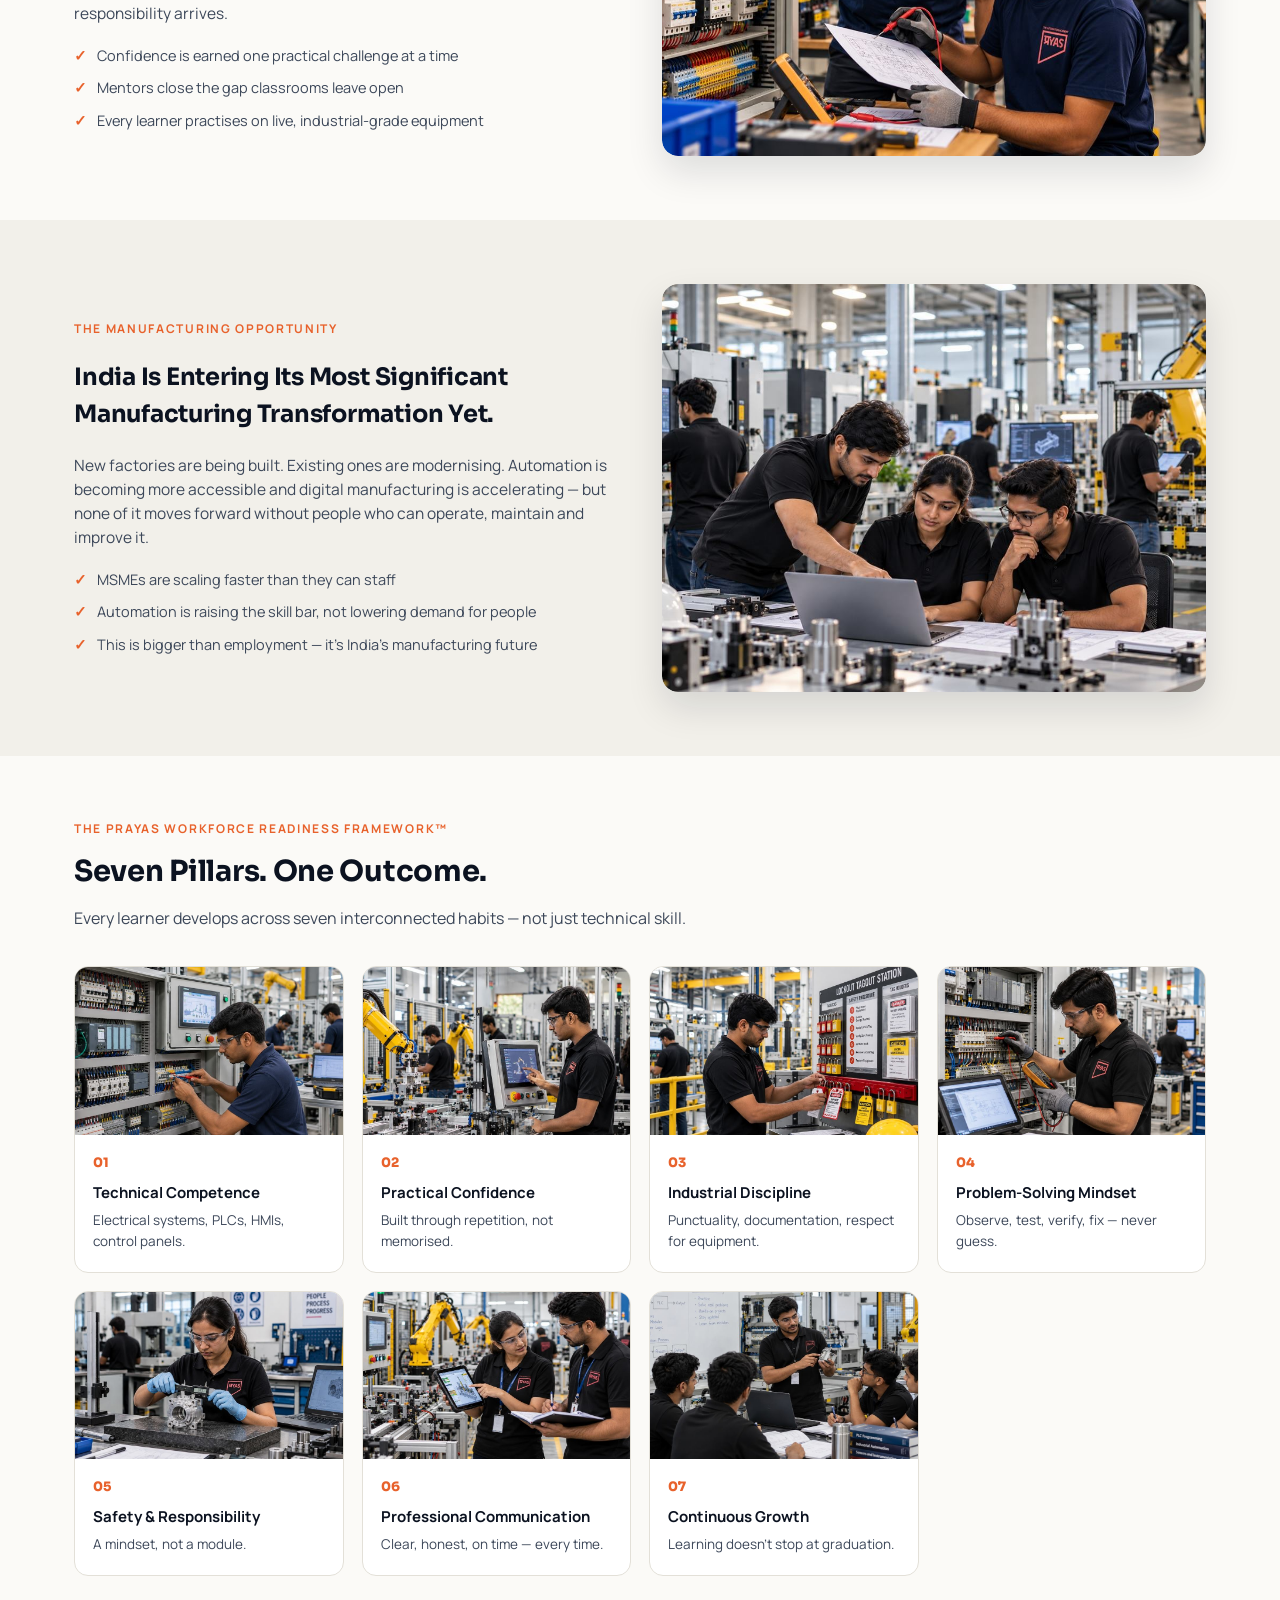
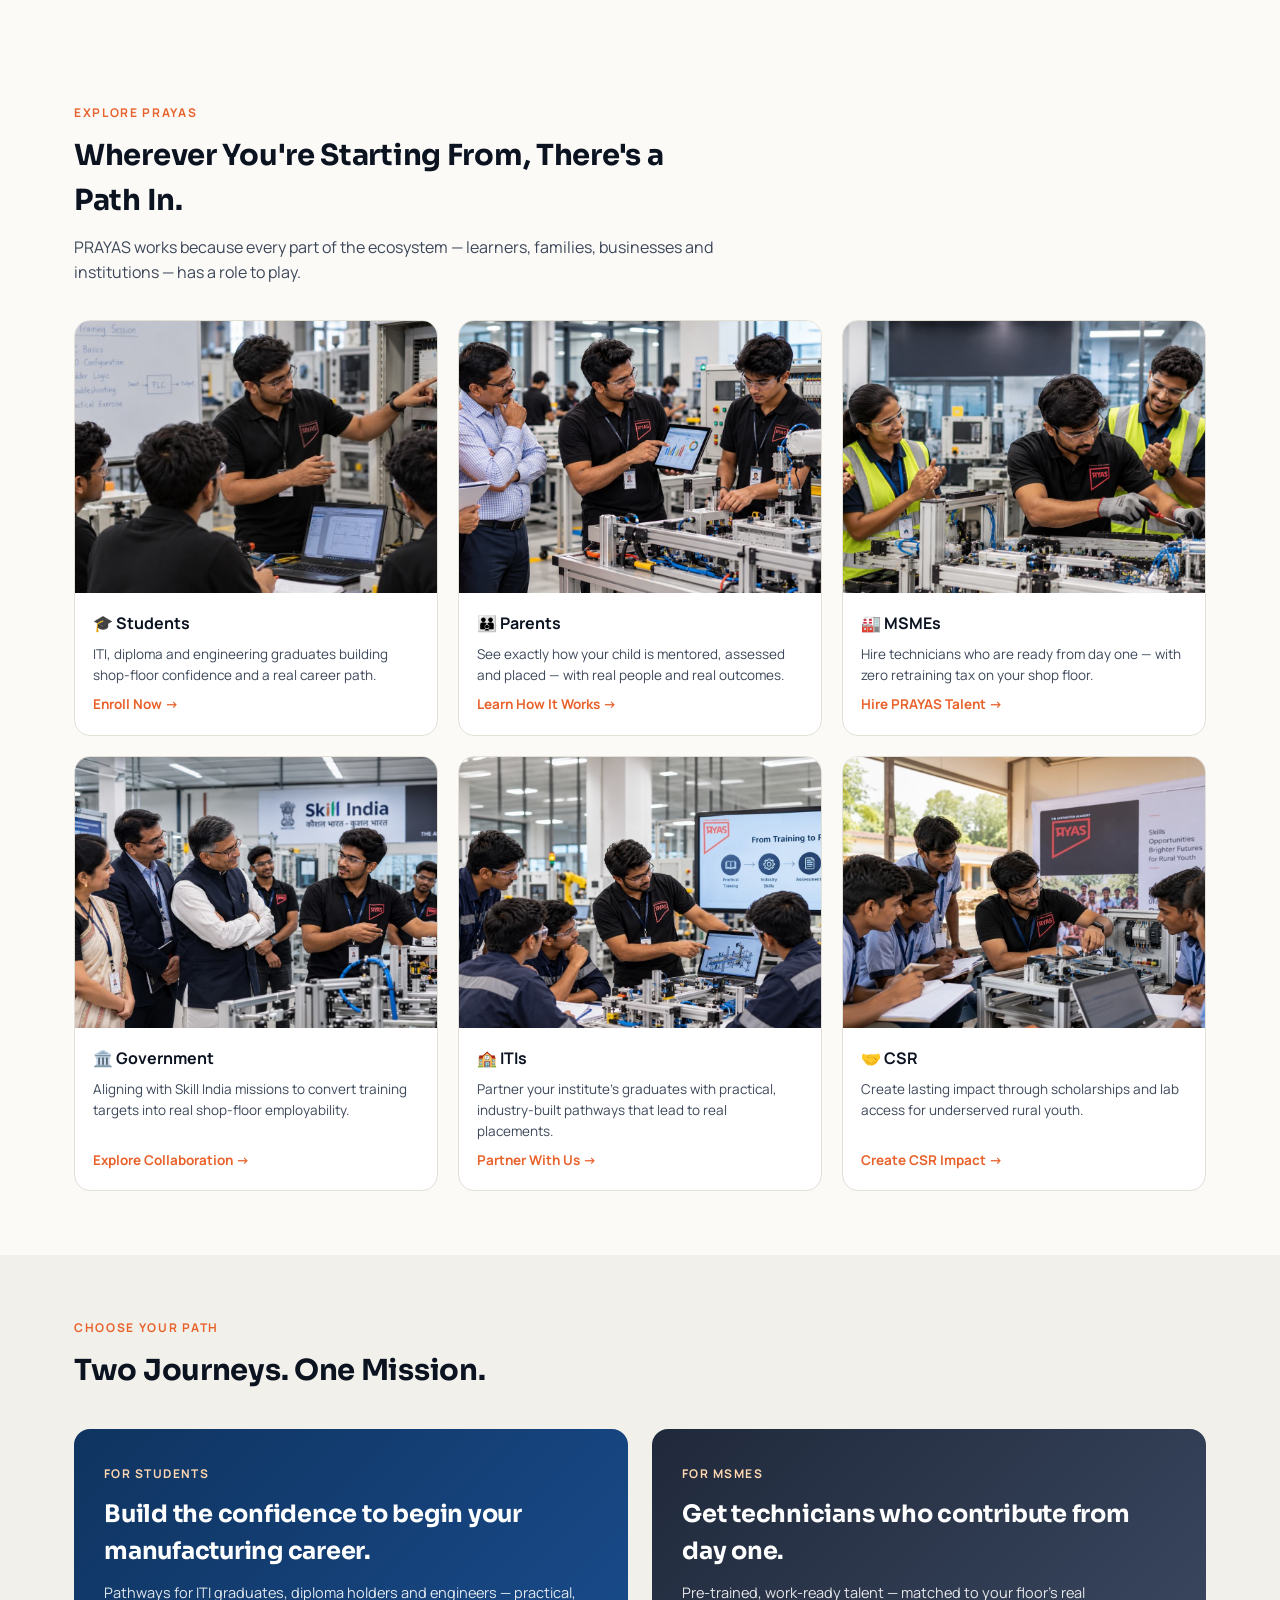
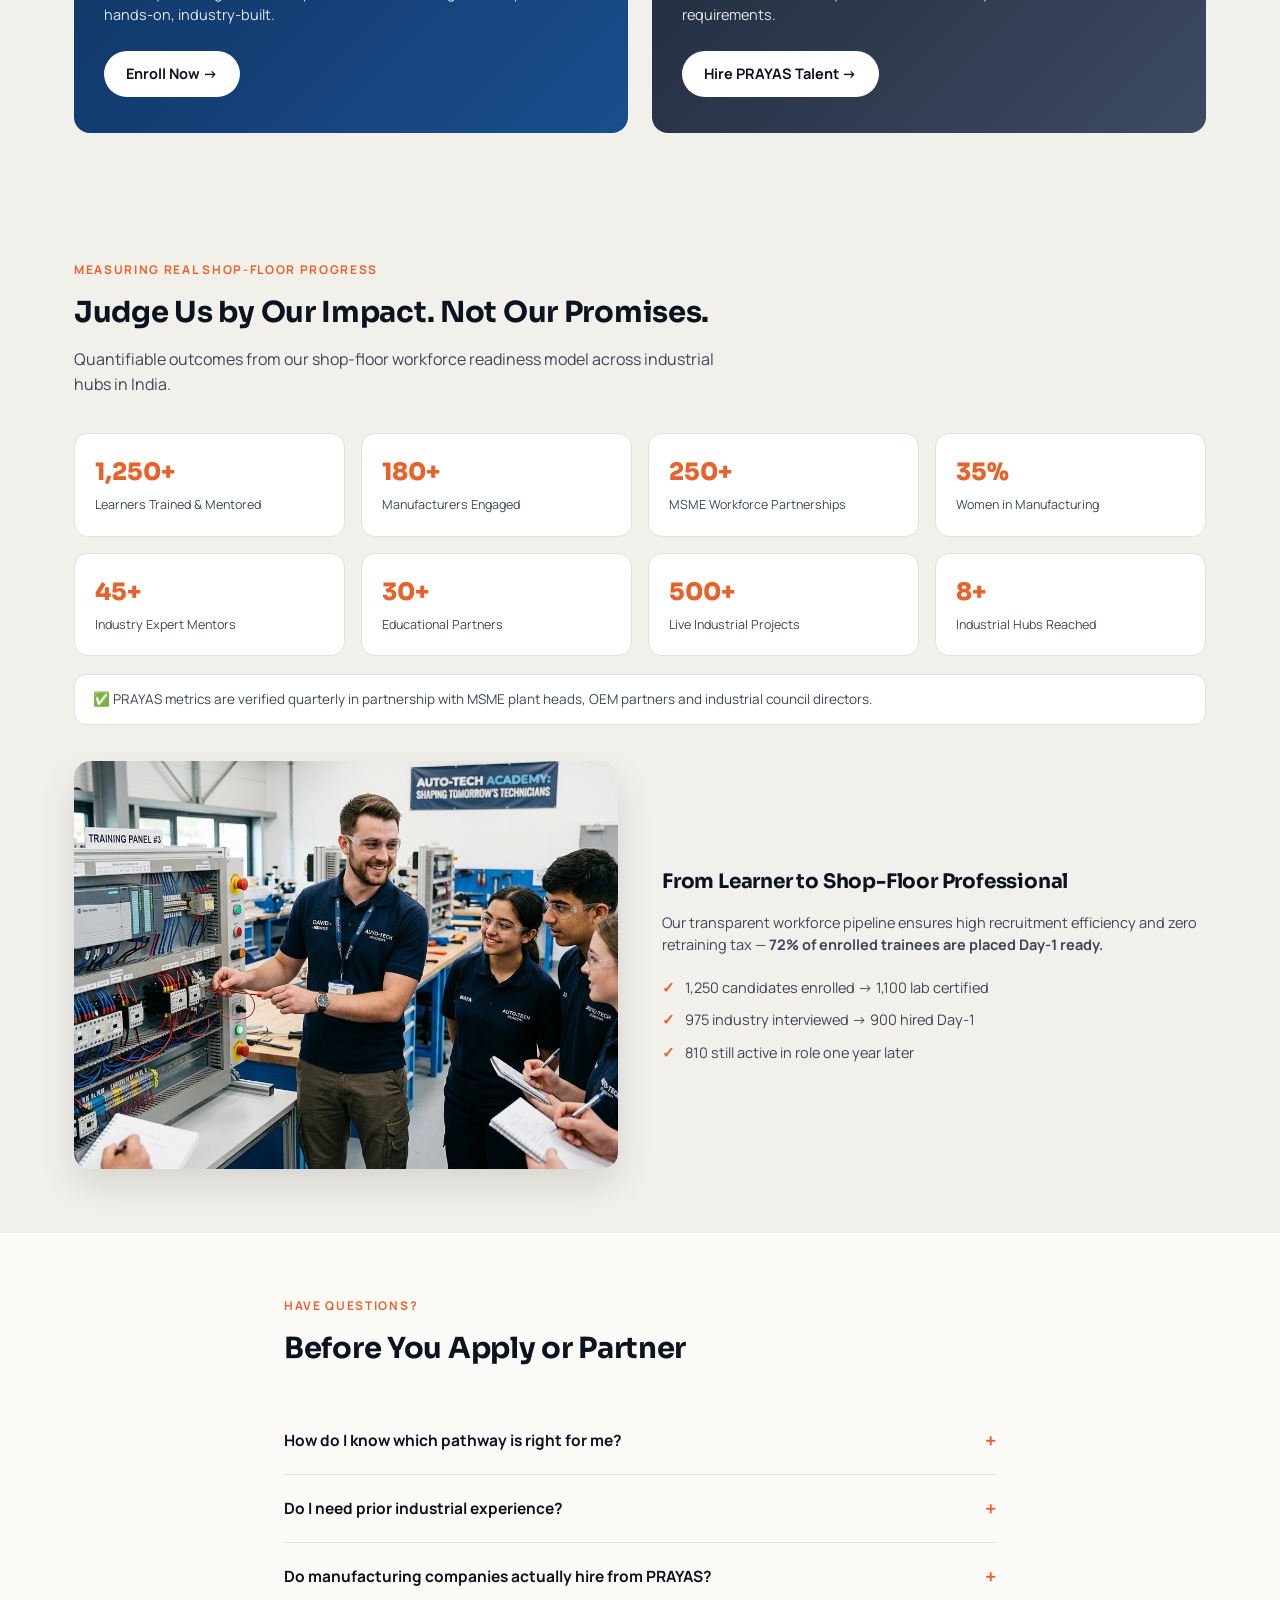
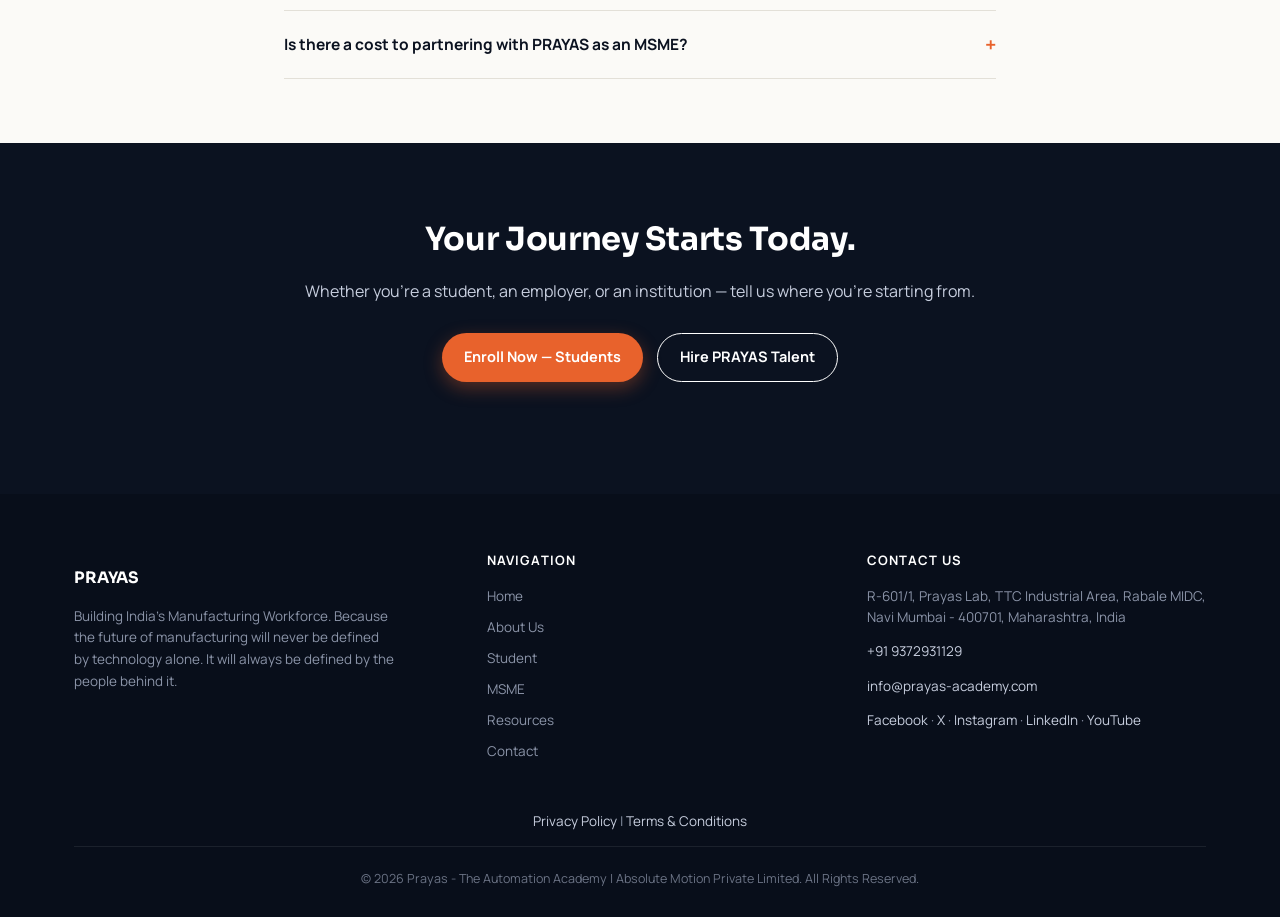
==== commit ca1efdc9: "chore: update index.html" ====
--- a/index.html
+++ b/index.html
@@ -1,752 +1,2402 @@
 <!DOCTYPE html>
-<html lang="en"><head><meta charset="utf-8"/><meta content="width=device-width,initial-scale=1" name="viewport"/><title data-i18n="k001">PLC &amp; Automation Training in Navi Mumbai | Prayas Academy</title><!-- seo:start --><link rel="canonical" href="https://prayas-academy.com/"/><link rel="icon" type="image/png" href="images/logo.png"/><meta property="og:type" content="website"/><meta property="og:site_name" content="Prayas – The Automation Academy"/><meta property="og:title" content="PLC &amp; Automation Training in Navi Mumbai | Prayas Academy"/><meta property="og:description" content="Hands-on PLC, HMI, VFD and control panel training for ITI, diploma and engineering graduates at our Rabale MIDC lab, with placement drives."/><meta property="og:url" content="https://prayas-academy.com/"/><meta property="og:image" content="https://prayas-academy.com/images/impact-facility.jpg"/><meta property="og:locale" content="en_IN"/><meta name="twitter:card" content="summary_large_image"/><meta name="twitter:site" content="@theprayasacademy"/><script type="application/ld+json">{
- "@context": "https://schema.org",
- "@graph": [
-  {
-   "@type": [
-    "EducationalOrganization",
-    "LocalBusiness"
-   ],
-   "@id": "https://prayas-academy.com/#org",
-   "name": "Prayas – The Automation Academy",
-   "alternateName": [
-    "PRAYAS",
-    "The Prayas Academy"
-   ],
-   "url": "https://prayas-academy.com/",
-   "logo": "https://prayas-academy.com/images/logo.png",
-   "image": "https://prayas-academy.com/images/impact-facility.jpg",
-   "description": "Hands-on PLC, HMI, VFD and control panel training for ITI, diploma and engineering graduates, with placement drives for partner manufacturers.",
-   "telephone": "+91-9372931129",
-   "email": "info@prayas-academy.com",
-   "address": {
-    "@type": "PostalAddress",
-    "streetAddress": "R-601/1, Prayas Lab, TTC Industrial Area, Rabale MIDC",
-    "addressLocality": "Navi Mumbai",
-    "addressRegion": "Maharashtra",
-    "postalCode": "400701",
-    "addressCountry": "IN"
-   },
-   "openingHoursSpecification": [
-    {
-     "@type": "OpeningHoursSpecification",
-     "dayOfWeek": [
-      "Monday",
-      "Tuesday",
-      "Wednesday",
-      "Thursday",
-      "Friday",
-      "Saturday"
-     ],
-     "opens": "08:30",
-     "closes": "18:30"
-    }
-   ],
-   "parentOrganization": {
-    "@type": "Organization",
-    "name": "Absolute Motion Private Limited"
-   },
-   "sameAs": [
-    "https://www.instagram.com/theprayasacademy",
-    "https://www.linkedin.com/company/the-prayas-academy/",
-    "https://www.youtube.com/@theprayasacademy",
-    "https://x.com/theprayasacademy",
-    "https://www.facebook.com/share/1CJUdkx9NA/"
-   ]
-  },
-  {
-   "@type": "WebPage",
-   "@id": "https://prayas-academy.com/#webpage",
-   "url": "https://prayas-academy.com/",
-   "name": "PLC & Automation Training in Navi Mumbai | Prayas Academy",
-   "description": "Hands-on PLC, HMI, VFD and control panel training for ITI, diploma and engineering graduates at our Rabale MIDC lab, with placement drives.",
-   "isPartOf": {
-    "@type": "WebSite",
-    "url": "https://prayas-academy.com/",
-    "name": "Prayas – The Automation Academy"
-   },
-   "publisher": {
-    "@id": "https://prayas-academy.com/#org"
-   },
-   "inLanguage": "en-IN"
-  },
-  {
-   "@type": "FAQPage",
-   "mainEntity": [
-    {
-     "@type": "Question",
-     "name": "How do I know which pathway is right for me?",
-     "acceptedAnswer": {
-      "@type": "Answer",
-      "text": "A PRAYAS learning advisor reviews your background — ITI, diploma or engineering — and your career goals, then recommends the right fit."
-     }
-    },
-    {
-     "@type": "Question",
-     "name": "Do I need prior industrial experience?",
-     "acceptedAnswer": {
-      "@type": "Answer",
-      "text": "No. Most students join straight from ITI or diploma college — that's exactly who this is built for."
-     }
-    },
-    {
-     "@type": "Question",
-     "name": "Do manufacturing companies actually hire from PRAYAS?",
-     "acceptedAnswer": {
-      "@type": "Answer",
-      "text": "Yes — PRAYAS graduates are hired directly through our placement pipeline across partner manufacturers."
-     }
-    },
-    {
-     "@type": "Question",
-     "name": "Is there a cost to partnering with PRAYAS as an MSME?",
-     "acceptedAnswer": {
-      "@type": "Answer",
-      "text": "We offer both hiring-partner models for talent acquisition and customised fee-based workforce upskilling programmes tailored to specific factory requirements."
-     }
-    }
-   ]
-  }
- ]
-}</script><!-- seo:end --><meta content="Hands-on PLC, HMI, VFD and control panel training for ITI, diploma and engineering graduates at our Rabale MIDC lab, with placement drives." data-i18n-content="k002" name="description"/><link href="https://fonts.googleapis.com" rel="preconnect"/><link href="https://fonts.googleapis.com/css2?family=Manrope:wght@400;500;600;700;800&amp;family=Sora:wght@600;700;800&amp;family=Noto+Sans+Devanagari:wght@400;500;600;700;800&amp;display=swap" rel="stylesheet"/><style>
-  :root{
-    --ink:#0b1220;
-    --ink-soft:#3c4759;
-    --paper:#fbfaf7;
-    --paper-alt:#f2f0ea;
-    --accent:#0f3460;
-    --accent-2:#e8622c;
-    --line:#e3e0d8;
-    --radius:16px;
-    --maxw:1180px;
-  }
-  *{box-sizing:border-box;}
-  html{scroll-behavior:smooth;}
-  body{
-    margin:0;
-    font-family:'Manrope','Noto Sans Devanagari',sans-serif;
-    color:var(--ink);
-    background:var(--paper);
-    line-height:1.55;
-  }
-  h1,h2,h3,.display{font-family:'Sora','Noto Sans Devanagari',sans-serif;letter-spacing:-0.01em;}
-  a{text-decoration:none;color:inherit;}
-  img{max-width:100%;display:block;}
-  .wrap{max-width:var(--maxw);margin:0 auto;padding:0 24px;}
-  .eyebrow{
-    text-transform:uppercase;
-    letter-spacing:0.14em;
-    font-size:12px;
-    font-weight:700;
-    color:var(--accent-2);
-    margin-bottom:10px;
-  }
-  /* ---------- HEADER ---------- */
-  header{
-    position:sticky;top:0;z-index:50;
-    background:rgba(251,250,247,0.9);
-    backdrop-filter:blur(10px);
-    border-bottom:1px solid var(--line);
-  }
-  .nav-row{
-    display:flex;align-items:center;justify-content:space-between;
-    padding:15px 24px;max-width:1200px;margin:0 auto;
-  }
-  .logo{display:inline-flex;align-items:center;text-decoration:none;}
-  .logo img{height:56px;width:auto;display:block;object-fit:contain;}
-  @media (max-width:768px){.logo img{height:48px;}}
-  @media (max-width:540px){.nav-row{padding:13px 18px;}.logo img{height:42px;}}
-  nav.desktop-nav{display:flex;gap:32px;font-weight:600;font-size:14.5px;}
-  nav.desktop-nav a:hover{color:var(--accent-2);}
-  .nav-ctas{display:flex;gap:10px;align-items:center;}
-  .btn{
-    display:inline-flex;align-items:center;justify-content:center;gap:8px;
-    padding:12px 22px;border-radius:999px;font-weight:700;font-size:14.5px;
-    cursor:pointer;border:none;white-space:nowrap;transition:transform .15s ease, box-shadow .15s ease;
-  }
-  .btn:hover{transform:translateY(-1px);}
-  .btn-primary{background:var(--accent-2);color:#fff;box-shadow:0 6px 18px rgba(232,98,44,0.35);}
-  .btn-secondary{background:transparent;color:var(--accent);border:1.5px solid var(--accent);}
-  .btn-ghost{background:var(--paper-alt);color:var(--ink);}
-  .btn-small{padding:9px 16px;font-size:13px;}
-  .hamburger{display:none;flex-direction:column;gap:5px;background:none;border:none;cursor:pointer;padding:6px;}
-  .hamburger span{width:24px;height:2.5px;background:var(--ink);border-radius:2px;}
-  /* ---------- MOBILE MENU ---------- */
-  .mobile-menu{
-    display:none;flex-direction:column;gap:2px;
-    background:var(--paper);border-bottom:1px solid var(--line);
-    padding:8px 24px 20px;
-  }
-  .mobile-menu.open{display:flex;}
-  .mobile-menu a{padding:14px 4px;font-weight:600;border-bottom:1px solid var(--line);}
-  /* ---------- HERO ---------- */
-  .hero{padding:56px 0;position:relative;overflow:hidden;}
-  .hero::before{
-    content:"";position:absolute;inset:0;z-index:-1;
-    background:radial-gradient(circle at 78% 8%, rgba(15,52,96,0.08), transparent 55%);
-  }
-  .hero-grid{display:grid;grid-template-columns:1.05fr 0.95fr;gap:48px;align-items:center;}
-  .hero-inner{max-width:640px;}
-  .hero h1,.hero .hero-title{font-size:42px;font-weight:800;margin:0 0 18px;line-height:1.12;}
-  .hero p.lede{font-size:18px;color:var(--ink-soft);margin:0 0 30px;max-width:600px;}
-  .hero-ctas{display:flex;gap:14px;flex-wrap:wrap;margin-bottom:40px;}
-  .trust-bar{
-    display:flex;gap:0;border-top:1px solid var(--line);padding-top:28px;flex-wrap:wrap;
-  }
-  .trust-stat{flex:1;min-width:130px;padding-right:24px;}
-  .trust-stat b{display:block;font-family:'Sora','Noto Sans Devanagari',sans-serif;font-size:26px;font-weight:800;color:var(--accent);}
-  .trust-stat span{font-size:13px;color:var(--ink-soft);}
-  .hero-media{position:relative;border-radius:20px;overflow:hidden;box-shadow:0 20px 50px rgba(11,18,32,0.18);}
-  .hero-media img{width:100%;height:100%;object-fit:cover;aspect-ratio:4/5;}
-  .hero-media .tag{
-    position:absolute;bottom:16px;left:16px;right:16px;background:rgba(11,18,32,0.78);
-    color:#fff;padding:10px 14px;border-radius:10px;font-size:13px;font-weight:600;
-    display:flex;align-items:center;gap:8px;backdrop-filter:blur(6px);
-  }
-  .tag .dot{width:8px;height:8px;border-radius:50%;background:#3ddc84;flex:0 0 auto;}
-  /* ---------- SECTION SHELL ---------- */
-  section{padding:64px 0;}
-  .section-alt{background:var(--paper-alt);}
-  .section-dark{background:var(--ink);color:#fff;}
-  .section-dark .section-head p{color:#aab2c5;}
-  .section-head{max-width:640px;margin-bottom:36px;}
-  .section-head.center{max-width:680px;margin-left:auto;margin-right:auto;text-align:center;}
-  .section-head h2{font-size:29px;font-weight:700;margin:0 0 12px;}
-  .section-head p{color:var(--ink-soft);font-size:16px;margin:0;}
-  /* ---------- PROBLEM / BRIDGE ---------- */
-  .bridge-grid{display:grid;grid-template-columns:1fr 1fr;gap:28px;}
-  .bridge-card{
-    background:#fff;border:1px solid var(--line);border-radius:var(--radius);
-    padding:28px;
-  }
-  .bridge-card h3{font-size:18px;margin:0 0 10px;}
-  .bridge-card p{margin:0;color:var(--ink-soft);font-size:15px;}
-  .split{display:grid;grid-template-columns:1fr 1fr;gap:44px;align-items:center;}
-  .split.reverse .split-media{order:2;}
-  .split-media img{border-radius:18px;width:100%;object-fit:cover;aspect-ratio:4/3;box-shadow:0 16px 36px rgba(11,18,32,0.12);}
-  .checklist{list-style:none;margin:20px 0 0;padding:0;display:grid;gap:10px;}
-  .checklist li{display:flex;gap:10px;font-size:14.5px;color:var(--ink-soft);}
-  .checklist li::before{content:"✓";color:var(--accent-2);font-weight:800;flex:0 0 auto;}
-  /* ---------- FRAMEWORK: desktop grid / mobile carousel ---------- */
-  .framework-grid{
-    display:grid;grid-template-columns:repeat(4,1fr);gap:18px;
-  }
-  .pillar{
-    background:#fff;border:1px solid var(--line);border-radius:14px;
-    overflow:hidden;flex:0 0 auto;
-  }
-  .pillar .pillar-img{width:100%;aspect-ratio:16/10;object-fit:cover;}
-  .pillar .pillar-body{padding:18px 18px 20px;}
-  .pillar .num{font-family:'Sora','Noto Sans Devanagari',sans-serif;font-weight:800;color:var(--accent-2);font-size:13px;margin-bottom:8px;}
-  .pillar h4{font-size:15px;margin:0 0 6px;}
-  .pillar p{font-size:13.5px;color:var(--ink-soft);margin:0;}
-  .framework-scroll{display:none;}
-  /* ---------- AUDIENCE TILES ---------- */
-  .tile-grid{display:grid;grid-template-columns:repeat(3,1fr);gap:20px;}
-  .tile{background:#fff;border:1px solid var(--line);border-radius:16px;overflow:hidden;display:flex;flex-direction:column;}
-  .tile img{width:100%;aspect-ratio:4/3;object-fit:cover;}
-  .tile-body{padding:18px 18px 20px;display:flex;flex-direction:column;gap:8px;flex:1;}
-  .tile-body h4{margin:0;font-size:16px;}
-  .tile-body p{margin:0;font-size:13.5px;color:var(--ink-soft);flex:1;}
-  .tile-body a{font-size:13.5px;font-weight:700;color:var(--accent-2);}
-  /* ---------- CHOOSE YOUR PATH ---------- */
-  .path-grid{display:grid;grid-template-columns:1fr 1fr;gap:24px;}
-  .path-card{
-    border-radius:var(--radius);padding:36px 30px;color:#fff;position:relative;overflow:hidden;
-  }
-  .path-card.student{background:linear-gradient(135deg,#0f3460,#1a4d8f);}
-  .path-card.employer{background:linear-gradient(135deg,#20293b,#3c4a63);}
-  .path-card .eyebrow-light{color:#ffd7b0;text-transform:uppercase;letter-spacing:0.12em;font-size:12px;font-weight:700;margin-bottom:12px;}
-  .path-card h3{font-size:24px;margin:0 0 12px;}
-  .path-card p{font-size:14.5px;opacity:0.88;margin:0 0 24px;}
-  .path-card .btn-primary{background:#fff;color:var(--ink);box-shadow:none;}
-  .path-card .btn-primary:hover{background:#f2f0ea;}
-  /* ---------- TIMELINE (Student Journey) ---------- */
-  .timeline{display:grid;grid-template-columns:repeat(5,1fr);gap:18px;}
-  .tl-step{background:#fff;border:1px solid var(--line);border-radius:14px;overflow:hidden;}
-  .tl-step img{width:100%;aspect-ratio:1/1;object-fit:cover;}
-  .tl-body{padding:14px 16px 18px;}
-  .tl-body .tl-num{font-family:'Sora','Noto Sans Devanagari',sans-serif;font-weight:800;color:var(--accent-2);font-size:12px;}
-  .tl-body h4{font-size:14.5px;margin:8px 0 6px;}
-  .tl-body p{font-size:12.5px;color:var(--ink-soft);margin:0;}
-  /* ---------- HIRING PROCESS STEPS ---------- */
-  .steps-list{display:grid;gap:14px;}
-  .step-row{display:flex;gap:16px;background:#fff;border:1px solid var(--line);border-radius:14px;padding:18px 20px;align-items:flex-start;}
-  .step-row .step-num{
-    width:36px;height:36px;border-radius:50%;background:var(--paper-alt);color:var(--accent-2);
-    font-family:'Sora','Noto Sans Devanagari',sans-serif;font-weight:800;font-size:14px;display:flex;align-items:center;justify-content:center;flex:0 0 auto;
-  }
-  .step-row h4{margin:0 0 4px;font-size:15.5px;}
-  .step-row p{margin:0;font-size:14px;color:var(--ink-soft);}
-  /* ---------- ECOSYSTEM CARDS ---------- */
-  .eco-grid{display:grid;grid-template-columns:repeat(3,1fr);gap:22px;margin-bottom:30px;}
-  .eco-card{background:rgba(255,255,255,0.05);border:1px solid rgba(255,255,255,0.12);border-radius:16px;padding:26px;}
-  .eco-card h4{margin:0 0 10px;font-size:16.5px;color:#fff;}
-  .eco-card p{margin:0;font-size:14px;color:#b7bfd1;}
-  .testimonial-card{
-    background:linear-gradient(135deg,#0f3460,#1a2b4d);border-radius:18px;padding:34px 36px;
-    display:grid;grid-template-columns:1fr auto;gap:20px;align-items:center;
-  }
-  .testimonial-card .tag-pill{display:inline-block;background:rgba(232,98,44,0.18);color:#ffb98a;font-size:11.5px;font-weight:700;letter-spacing:0.08em;text-transform:uppercase;padding:5px 12px;border-radius:999px;margin-bottom:14px;}
-  .testimonial-card blockquote{margin:0 0 18px;font-size:19px;font-weight:600;color:#fff;line-height:1.4;}
-  .testimonial-card .attribution{display:flex;align-items:center;gap:10px;font-size:13.5px;color:#c7cede;}
-  .testimonial-card .avatar{width:36px;height:36px;border-radius:50%;background:var(--accent-2);color:#fff;display:flex;align-items:center;justify-content:center;font-weight:800;font-size:13px;flex:0 0 auto;}
-  /* ---------- VISION BANNER ---------- */
-  .vision-banner{
-    background:linear-gradient(135deg,#0f3460,#0b1220);color:#fff;border-radius:22px;
-    padding:56px 44px;text-align:center;position:relative;overflow:hidden;
-  }
-  .vision-banner .eyebrow{color:#ffb98a;}
-  .vision-banner h2{font-size:30px;margin:0 auto 16px;max-width:720px;}
-  .vision-banner p{color:#c7cede;max-width:620px;margin:0 auto;font-size:15.5px;}
-  /* ---------- IMPACT STATS ---------- */
-  .stat-grid{display:grid;grid-template-columns:repeat(4,1fr);gap:16px;margin-bottom:18px;}
-  .stat-card{background:#fff;border:1px solid var(--line);border-radius:14px;padding:20px;}
-  .stat-card b{display:block;font-family:'Sora','Noto Sans Devanagari',sans-serif;font-size:24px;font-weight:800;color:var(--accent-2);}
-  .stat-card span{font-size:12.5px;color:var(--ink-soft);}
-  .verified-note{display:flex;gap:8px;align-items:center;background:#fff;border:1px solid var(--line);border-radius:12px;padding:14px 18px;font-size:13.5px;color:var(--ink-soft);margin-bottom:36px;}
-  /* ---------- FAQ accordion ---------- */
-  .faq-item{border-bottom:1px solid var(--line);padding:18px 0;cursor:pointer;}
-  .faq-q{display:flex;justify-content:space-between;align-items:center;font-weight:700;font-size:15.5px;}
-  .faq-a{max-height:0;overflow:hidden;transition:max-height .25s ease;font-size:14.5px;color:var(--ink-soft);}
-  .faq-item.open .faq-a{max-height:200px;padding-top:10px;}
-  .faq-item.open .faq-q .chev{transform:rotate(45deg);}
-  .chev{transition:transform .2s ease;font-size:20px;color:var(--accent-2);}
-  /* ---------- CONTACT FORM ---------- */
-  .contact-grid{display:grid;grid-template-columns:1.1fr 0.9fr;gap:36px;}
-  .contact-form{background:#fff;border:1px solid var(--line);border-radius:18px;padding:32px;}
-  .contact-form h3{margin:0 0 6px;font-size:20px;}
-  .contact-form>p{margin:0 0 22px;color:var(--ink-soft);font-size:14px;}
-  .form-row{display:grid;grid-template-columns:1fr 1fr;gap:14px;margin-bottom:14px;}
-  .field label{display:block;font-size:11.5px;font-weight:700;letter-spacing:0.06em;text-transform:uppercase;color:var(--ink-soft);margin-bottom:6px;}
-  .field input,.field textarea,.field select{
-    width:100%;border:1px solid var(--line);border-radius:10px;padding:12px 14px;font-family:inherit;font-size:14.5px;background:var(--paper);
-  }
-  .field textarea{resize:vertical;min-height:90px;}
-  .contact-side{display:flex;flex-direction:column;gap:18px;}
-  .info-card{background:var(--paper-alt);border:1px solid var(--line);border-radius:16px;padding:22px;}
-  .info-card h4{margin:0 0 10px;font-size:15px;}
-  .info-card p{margin:0 0 4px;font-size:14px;color:var(--ink-soft);}
-  .info-card a{color:var(--accent);font-weight:700;}
-  .info-card.notice{background:#fff3ec;border-color:#f4d3bf;}
-  /* ---------- CLOSING CTA ---------- */
-  .closing{background:var(--ink);color:#fff;text-align:center;padding:72px 0;}
-  .closing h2{font-size:32px;margin:0 0 14px;}
-  .closing p{color:#c7cede;margin:0 0 30px;}
-  .closing .hero-ctas{justify-content:center;}
-  /* ---------- FOOTER ---------- */
-  footer{background:#080e1a;color:#8b94a8;padding:56px 0 28px;font-size:13.5px;}
-  .footer-grid{display:grid;grid-template-columns:1.1fr 1fr 1fr;gap:40px;margin-bottom:36px;}
-  .footer-brand img{height:70px;width:auto;margin-bottom:16px;}
-  .footer-brand p{max-width:320px;line-height:1.6;color:#8b94a8;}
-  .footer-social{display:flex;gap:10px;margin-top:16px;}
-  .footer-social a{width:34px;height:34px;border-radius:50%;background:rgba(255,255,255,0.06);display:flex;align-items:center;justify-content:center;font-size:13px;color:#c7cede;}
-  footer h5{color:#fff;font-size:13px;text-transform:uppercase;letter-spacing:0.08em;margin:0 0 16px;}
-  footer nav.footer-nav{display:flex;flex-direction:column;gap:10px;}
-  .footer-bottom{border-top:1px solid rgba(255,255,255,0.08);padding-top:22px;text-align:center;font-size:12.5px;color:#6b7385;}
-  /* ---------- STICKY MOBILE CTA BAR ---------- */
-  .mobile-cta-bar{
-    display:none;position:fixed;bottom:0;left:0;right:0;z-index:60;
-    background:#fff;border-top:1px solid var(--line);
-    padding:10px 16px calc(10px + env(safe-area-inset-bottom));
-    gap:10px;box-shadow:0 -6px 20px rgba(0,0,0,0.08);
-  }
-  .mobile-cta-bar .btn{flex:1;padding:13px 10px;font-size:14px;}
-  /* ================= RESPONSIVE: MOBILE (<768px) ================= */
-  @media (max-width:900px){
-    .hero-grid{grid-template-columns:1fr;}
-    .hero-media{order:-1;max-width:420px;}
-    .split{grid-template-columns:1fr;}
-    .split.reverse .split-media{order:0;}
-    .tile-grid{grid-template-columns:1fr 1fr;}
-    .eco-grid{grid-template-columns:1fr;}
-    .stat-grid{grid-template-columns:1fr 1fr;}
-    .footer-grid{grid-template-columns:1fr 1fr;}
-    .contact-grid{grid-template-columns:1fr;}
-    .testimonial-card{grid-template-columns:1fr;}
-  }
-  @media (max-width:768px){
-    nav.desktop-nav{display:none;}
-    .nav-ctas .btn-secondary{display:none;}
-    .nav-ctas .btn-primary{display:none;}
-    .hamburger{display:flex;}
-    .hero{padding:32px 0;}
-    .hero h1,.hero .hero-title{font-size:28px;}
-    .hero h1 .desktop-only-text,.hero-title .desktop-only-text{display:none;}
-    .hero p.lede{font-size:15px;}
-    .hero-ctas{margin-bottom:28px;}
-    .hero-ctas .btn-secondary{display:none;} /* mobile hero: ONE primary CTA only, per the divergence rule */
-    .trust-bar{display:grid;grid-template-columns:1fr 1fr;gap:18px;border-top:1px solid var(--line);}
-    .trust-stat{padding-right:0;}
-    section{padding:44px 0;}
-    .section-head h2{font-size:23px;}
-    .bridge-grid{grid-template-columns:1fr;gap:16px;}
-    /* framework becomes a swipeable carousel on mobile */
-    .framework-grid{display:none;}
-    .framework-scroll{
-      display:flex;gap:14px;overflow-x:auto;scroll-snap-type:x mandatory;
-      padding-bottom:8px;margin:0 -24px;padding-left:24px;padding-right:24px;
-    }
-    .framework-scroll .pillar{min-width:78%;scroll-snap-align:start;}
-    .tile-grid{grid-template-columns:1fr;gap:16px;}
-    .path-grid{grid-template-columns:1fr;gap:16px;}
-    .path-card{padding:26px 22px;}
-    .timeline{grid-template-columns:1fr 1fr;}
-    .stat-grid{grid-template-columns:1fr 1fr;}
-    .form-row{grid-template-columns:1fr;}
-    body{padding-bottom:74px;} /* room for sticky bar */
-    .mobile-cta-bar{display:flex;}
-    .closing .hero-ctas .btn-secondary{display:none;}
-    .vision-banner{padding:40px 26px;}
-  }
-  @media (min-width:769px){
-    .mobile-menu{display:none !important;}
-  }
-
-.photo-slot{display:flex;align-items:center;justify-content:center;text-align:center;width:100%;min-height:140px;border:2px dashed #bdb8aa;border-radius:16px;background:repeating-linear-gradient(45deg,#f2f0ea,#f2f0ea 12px,#ebe8df 12px,#ebe8df 24px);color:#7b7566;font:600 13px Manrope,sans-serif;padding:12px;overflow:hidden}
-.photo-slot.filled{border:0;padding:0;background:none}.photo-slot img{width:100%;height:100%;object-fit:cover;display:block;border-radius:inherit}
-.hero-media .photo-slot,.split-media .photo-slot{box-shadow:0 16px 36px rgba(11,18,32,.12)}.pillar .photo-slot,.tile .photo-slot{border-radius:0;border-width:0 0 2px 0}
-.muted{color:var(--ink-soft)}.lead{max-width:680px;color:var(--ink-soft)}
-.page-hero{background:linear-gradient(135deg,#0f3460,#0b1f3a);color:#fff;padding:56px 0}.page-hero h1{font-size:clamp(28px,4vw,40px);margin:0 0 12px}.page-hero p{color:#d5dbe8;max-width:620px}.page-hero .eyebrow{color:#ffd7b0}
-.dd{position:relative}.dd>div{display:none;position:absolute;top:100%;left:-10px;background:#fff;border:1px solid var(--line);border-radius:10px;padding:8px;min-width:190px;flex-direction:column;z-index:60}
-.dd:hover>div,.dd:focus-within>div,.dd.open>div{display:flex}.dd>div a{padding:7px 10px;border-radius:6px;font-weight:500}.dd>div a:hover{background:var(--paper-alt)}
-.flow .nodes{list-style:none;margin:0 0 16px;padding:0;display:flex;gap:10px}.flow li{flex:1;position:relative}
-.flow li:not(:last-child)::after{content:"\2192";position:absolute;right:-10px;top:50%;transform:translate(50%,-50%);color:var(--accent-2);font-weight:800;z-index:1}
-.node{width:100%;height:100%;text-align:left;background:#fff;border:1.5px solid var(--line);border-radius:12px;padding:14px;font:600 14px Manrope,sans-serif;cursor:pointer}
-.node b{display:block;color:var(--accent-2);font:800 12px Sora,sans-serif;margin-bottom:4px}.node:hover{border-color:var(--accent)}.node.on{background:var(--accent);color:#fff;border-color:var(--accent)}.node.on b{color:#ffd7b0}
-.panel{background:#fff;border:1px solid var(--line);border-left:5px solid var(--accent-2);border-radius:12px;padding:18px 20px}.panel h4{margin:0 0 6px}.panel p{margin:0;color:var(--ink-soft)}
-.stairs .nodes{align-items:flex-end}.stairs li:nth-child(1) .node{min-height:80px}.stairs li:nth-child(2) .node{min-height:110px}.stairs li:nth-child(3) .node{min-height:140px}.stairs li:nth-child(4) .node{min-height:170px}.stairs li:nth-child(5) .node{min-height:200px}
-.tabs{display:flex;gap:8px;flex-wrap:wrap;margin:16px 0 20px}.tabs button{padding:9px 16px;border-radius:99px;border:1.5px solid var(--line);background:#fff;font:700 14px Manrope,sans-serif;cursor:pointer}.tabs button.on{background:var(--accent-2);border-color:var(--accent-2);color:#fff}
-[data-pane]{display:none}[data-pane].on{display:block}.start{display:inline-block;background:var(--paper-alt);border:1.5px dashed var(--accent);border-radius:99px;padding:6px 14px;font-weight:700;font-size:13px;margin-bottom:12px}
-.win{background:#fff;border:1px solid var(--line);border-radius:14px;overflow:hidden;box-shadow:0 12px 30px rgba(11,18,32,.1)}
-.bar{background:var(--paper-alt);padding:10px 14px;display:flex;gap:6px;align-items:center;font-size:13px;font-weight:700;border-bottom:1px solid var(--line)}
-.bar i{width:11px;height:11px;border-radius:50%;background:#ff5f57}.bar i:nth-child(2){background:#febc2e}.bar i:nth-child(3){background:#28c840;margin-right:8px}
-.faq{display:grid;grid-template-columns:1fr 1.2fr}.faq .qs{display:flex;flex-direction:column;border-right:1px solid var(--line)}.faq .node{height:auto;padding:14px 16px;border:0;border-bottom:1px solid var(--line);border-radius:0}.faq .ans{padding:22px}.faq .ans h4{margin:0 0 8px}
-.sides{display:grid;grid-template-columns:1fr auto 1fr;align-items:center;margin:24px 0}.side{background:#fff;border:1px solid var(--line);border-radius:14px;padding:22px}.side small{color:var(--accent-2);font-weight:800;text-transform:uppercase;font-size:11px}
-.side p{font:600 17px Sora,sans-serif;margin:8px 0 0}.span{width:36px;height:6px;background:var(--line);border-radius:3px;transition:width .8s,background .8s}.sides.built .span{width:120px;background:var(--accent-2)}
-.built-msg{opacity:0;transition:opacity .6s .5s;text-align:center;font-weight:700;color:var(--accent-2)}.sides.built+.built-msg{opacity:1}
-.chal{background:#fff;border:1px solid var(--line);border-radius:12px;margin-bottom:10px;padding:0 18px}.chal summary{padding:16px 0;font-weight:700;cursor:pointer;list-style:none;display:flex;justify-content:space-between}.chal summary::after{content:"+";color:var(--accent-2);font-size:20px}.chal[open] summary::after{content:"\2212"}.chal div{padding:0 0 16px;color:var(--ink-soft)}
-.calc{background:var(--accent);color:#fff;border-radius:16px;padding:26px;display:grid;grid-template-columns:1fr 1fr;gap:24px}.calc label{display:block;font-size:12px;font-weight:700;margin:10px 0 4px;color:#d5dbe8}.calc input{width:100%;padding:10px;border-radius:8px;border:0;font:inherit}
-.calc .out{background:rgba(255,255,255,.08);border-radius:12px;padding:20px;text-align:center}.calc .out b{display:block;font:800 34px Sora,sans-serif;color:#ffd7b0}
-.grid3{display:grid;grid-template-columns:repeat(3,1fr);gap:16px}.card{background:#fff;border:1px solid var(--line);border-radius:14px;padding:20px}
-@media(max-width:900px){.hero-media{order:0;max-width:100%}.hero-media .photo-slot,.hero-media img{aspect-ratio:16/9!important}}
-@media(max-width:768px){.hero h1 .desktop-only-text,.hero-title .desktop-only-text{display:inline!important}section{padding:36px 0}.hide-m{display:none!important}
-.tile-grid{display:flex!important;overflow-x:auto;scroll-snap-type:x mandatory;gap:14px;margin:0 -24px;padding:0 24px 8px}.tile{min-width:78%;scroll-snap-align:start}
-.split-media .photo-slot,.pillar .photo-slot{aspect-ratio:16/9!important}}
-@media(max-width:800px){.flow .nodes{flex-direction:column}.flow li:not(:last-child)::after{content:"\2193";right:auto;left:50%;top:auto;bottom:-14px;transform:translateX(-50%)}.stairs li .node{min-height:0!important}.faq,.sides,.calc,.grid3{grid-template-columns:1fr!important}.faq .qs{border-right:0}.span{width:6px;height:30px;margin:0 auto}.sides.built .span{width:6px;height:60px}.dd>div{position:static;display:flex;border:0}}
-
-.desktop-nav a.active{color:var(--accent-2)}.desktop-nav a.soon,.mobile-menu a.soon,.footer-nav a.soon,.dd>div a.soon{opacity:.5}
-.toast{position:fixed;bottom:90px;left:50%;transform:translateX(-50%);background:#0b1220;color:#fff;padding:10px 18px;border-radius:99px;font-size:14px;z-index:99;opacity:0;pointer-events:none;transition:opacity .25s}.toast.on{opacity:1}
-</style><link href="assets/i18n/i18n.css" rel="stylesheet"/><style>.hero h1.eyebrow{font-family:'Manrope','Noto Sans Devanagari',sans-serif;font-size:13px;font-weight:800;letter-spacing:.12em;text-transform:uppercase;line-height:1.4;margin:0 0 14px}</style><style id="seo-img-css">:where(img[width][height]){height:auto;max-width:100%}</style></head><body><header><div class="nav-row"><a class="logo" href="index.html"><img alt="PRAYAS Logo" src="images/logo.png" decoding="async"/></a><nav class="desktop-nav"><a class="active" data-i18n="k003" href="index.html">Home</a><span class="dd"><a data-i18n="k004" href="about.html">About Us ▾</a><div><a data-i18n="k005" href="about.html#about-why">Why PRAYAS?</a><a data-i18n="k006" href="about.html#about-vision">Vision &amp; Purpose</a><a data-i18n="k007" href="about.html#about-mission">Mission &amp; Impact</a><a data-i18n="k008" href="about.html#about-collaboration">Collaboration</a><a data-i18n="k009" href="about.html#about-career">Career</a><a data-i18n="k010" href="contact.html">Contact Us</a></div></span><a data-i18n="k011" href="students.html">Student</a><a data-i18n="k012" href="employers.html">MSME</a><span class="dd"><a data-i18n="k013" href="resources.html">Resources ▾</a><div><a data-i18n="k014" href="resources.html#vlog">Vlog</a><a data-i18n="k016" href="resources.html#study">Study Material</a><a data-i18n="k018" href="resources.html#gallery">Social Media</a></div></span><a data-i18n="k019" href="contact.html">Contact</a></nav><div class="nav-ctas"><a class="btn btn-secondary btn-small" data-i18n="k020" href="manpower-portal/">Hire Talent</a><a class="btn btn-primary btn-small" data-i18n="k021" href="student-portal/">Enroll Now</a><div class="lang-switcher" data-i18n-switcher=""><button aria-expanded="false" aria-haspopup="listbox" aria-label="Language: English" class="lang-btn" type="button"><svg aria-hidden="true" class="lang-globe" fill="none" stroke="currentColor" stroke-linecap="round" stroke-linejoin="round" stroke-width="2" viewbox="0 0 24 24"><circle cx="12" cy="12" r="10"></circle><line x1="2" x2="22" y1="12" y2="12"></line><path d="M12 2a15.3 15.3 0 0 1 4 10 15.3 15.3 0 0 1-4 10 15.3 15.3 0 0 1-4-10 15.3 15.3 0 0 1 4-10z"></path></svg><span class="lang-current">EN</span><span aria-hidden="true" class="lang-caret">▾</span></button><div aria-label="Select language" class="lang-menu" role="listbox"><button aria-selected="true" class="lang-option" data-lang="en" role="option" type="button"><span>English</span><span class="lang-code">EN</span></button><button aria-selected="false" class="lang-option" data-lang="hi" role="option" type="button"><span>हिंदी</span><span class="lang-code">HI</span></button><button aria-selected="false" class="lang-option" data-lang="mr" role="option" type="button"><span>मराठी</span><span class="lang-code">MR</span></button></div></div><button aria-label="Menu" class="hamburger" data-i18n-aria="k022" onclick="document.getElementById('mmenu').classList.toggle('open')"><span></span><span></span><span></span></button></div></div><div class="mobile-menu" id="mmenu"><a class="active" data-i18n="k003" href="index.html">Home</a><a data-i18n="k023" href="about.html">About Us</a><a data-i18n="k011" href="students.html">Student</a><a data-i18n="k012" href="employers.html">MSME</a><a data-i18n="k024" href="resources.html">Resources</a><a data-i18n="k019" href="contact.html">Contact</a><a data-i18n="k025" href="student-portal/login.php" style="color:var(--accent-2);font-weight:700">Student Portal Login</a></div></header><main><section class="hero">
-<div class="wrap hero-grid">
-<div class="hero-inner">
-<h1 class="eyebrow" data-i18n="k026">PLC &amp; Industrial Automation Training in Navi Mumbai</h1>
-<p class="display hero-title" data-i18n-html="k027"><span class="desktop-only-text">The Future of Manufacturing Will Be Built by </span>People, Not Machines Alone.</p>
-<p class="lede" data-i18n="k028">PRAYAS trains ITI, diploma and engineering graduates into industry-ready technicians — and gives manufacturers a faster way to hire them.</p>
-<div class="hero-ctas">
-<a class="btn btn-primary" data-i18n="k029" href="student-portal/">Enroll Now — Students</a>
-<a class="btn btn-secondary" data-i18n="k030" href="manpower-portal/">Hire PRAYAS Talent</a>
-</div>
-<div class="trust-bar">
-<div class="trust-stat"><b>1,250+</b><span data-i18n="k031">Learners Trained</span></div>
-<div class="trust-stat"><b>180+</b><span data-i18n="k032">Manufacturers Engaged</span></div>
-<div class="trust-stat"><b>250+</b><span data-i18n="k033">MSME Partners</span></div>
-<div class="trust-stat"><b>72%</b><span data-i18n="k034">Day-1 Placement Rate</span></div>
-</div>
-</div>
-<div class="hero-media">
-<div class="photo-slot filled" data-alt="PRAYAS-trained technician confidently standing in front of an automation control panel" data-img="hero-technician.jpg" style="aspect-ratio:4/5"><img alt="PRAYAS-trained technician confidently standing in front of an automation control panel" src="images/hero-technician.jpg" width="764" height="1024" decoding="async"/></div>
-<div class="tag" data-i18n-html="k035"><span class="dot"></span> Shop-Floor Certified</div>
-</div>
-</div>
-</section>
-<section class="section-alt" id="home-problem">
-<div class="wrap">
-<div class="section-head">
-<div class="eyebrow" data-i18n="k036">The Gap We Close</div>
-<h2 data-i18n="k037">Two Things Can Be True at the Same Time.</h2>
-<p data-i18n="k038">Manufacturers can't find people who are ready to work. Technically qualified graduates can't find opportunities that arrive. PRAYAS is the bridge between the two.</p>
-</div>
-<div class="bridge-grid">
-<div class="bridge-card">
-<h3 data-i18n="k039">🎓 Education Teaches Knowledge</h3>
-<p data-i18n="k040">Classrooms explain concepts and theory — a vital first step, but not the same as shop-floor performance.</p>
-</div>
-<div class="bridge-card">
-<h3 data-i18n="k041">🏭 Industry Demands Performance</h3>
-<p data-i18n="k042">Factories need people who can wire, diagnose and commission equipment safely, on day one, under real pressure.</p>
-</div>
-</div>
-</div>
-</section>
-<section>
-<div class="wrap split">
-<div>
-<div class="eyebrow" data-i18n="k043">Why PRAYAS Exists</div>
-<h2 data-i18n="k044">The Gap Isn't About Talent. It's About Exposure.</h2>
-<p data-i18n="k045" style="color:var(--ink-soft);font-size:15.5px;">A student may understand electrical theory, yet hesitate while wiring a live control panel. A diploma graduate may recognise a PLC diagram, yet feel uncertain troubleshooting a real machine. These moments don't reveal a lack of ability — they reveal a lack of opportunity to practise before responsibility arrives.</p>
-<ul class="checklist">
-<li data-i18n="k046">Confidence is earned one practical challenge at a time</li>
-<li data-i18n="k047">Mentors close the gap classrooms leave open</li>
-<li data-i18n="k048">Every learner practises on live, industrial-grade equipment</li>
-</ul>
-</div>
-<div class="split-media">
-<div class="photo-slot filled" data-alt="Senior mentor guiding a young technician through a live control panel review" data-img="gap-mentorship.jpg" style="aspect-ratio:4/3"><img alt="Senior mentor guiding a young technician through a live control panel review" src="images/gap-mentorship.jpg" width="1024" height="764" loading="lazy" decoding="async"/></div>
-</div>
-</div>
-</section>
-<section class="section-alt">
-<div class="wrap split reverse">
-<div class="split-media">
-<div class="photo-slot filled" data-alt="Modern automated manufacturing floor with robotics and control systems" data-img="opportunity-floor.jpg" style="aspect-ratio:4/3"><img alt="Modern automated manufacturing floor with robotics and control systems" src="images/opportunity-floor.jpg" width="1024" height="764" loading="lazy" decoding="async"/></div>
-</div>
-<div>
-<div class="eyebrow" data-i18n="k049">The Manufacturing Opportunity</div>
-<h2 data-i18n="k050">India Is Entering Its Most Significant Manufacturing Transformation Yet.</h2>
-<p data-i18n="k051" style="color:var(--ink-soft);font-size:15.5px;">New factories are being built. Existing ones are modernising. Automation is becoming more accessible and digital manufacturing is accelerating — but none of it moves forward without people who can operate, maintain and improve it.</p>
-<ul class="checklist">
-<li data-i18n="k052">MSMEs are scaling faster than they can staff</li>
-<li data-i18n="k053">Automation is raising the skill bar, not lowering demand for people</li>
-<li data-i18n="k054">This is bigger than employment — it's India's manufacturing future</li>
-</ul>
-</div>
-</div>
-</section>
-<section id="home-framework">
-<div class="wrap">
-<div class="section-head">
-<div class="eyebrow" data-i18n="k055">The PRAYAS Workforce Readiness Framework™</div>
-<h2 data-i18n="k056">Seven Pillars. One Outcome.</h2>
-<p data-i18n="k057">Every learner develops across seven interconnected habits — not just technical skill.</p>
-</div>
-<div class="framework-grid">
-<div class="pillar"><div class="photo-slot filled" data-alt="Technician working on an electrical control panel" data-img="pillar-technical.jpg" style="aspect-ratio:16/10"><img alt="Technician working on an electrical control panel" src="images/pillar-technical.jpg" width="1024" height="571" loading="lazy" decoding="async"/></div><div class="pillar-body"><div class="num">01</div><h4 data-i18n="k058">Technical Competence</h4><p data-i18n="k059">Electrical systems, PLCs, HMIs, control panels.</p></div></div>
-<div class="pillar"><div class="photo-slot filled" data-alt="Trainees on an automated assembly line" data-img="pillar-industrial.jpg" style="aspect-ratio:16/10"><img alt="Trainees on an automated assembly line" src="images/pillar-industrial.jpg" width="1024" height="571" loading="lazy" decoding="async"/></div><div class="pillar-body"><div class="num">02</div><h4 data-i18n="k060">Practical Confidence</h4><p data-i18n="k061">Built through repetition, not memorised.</p></div></div>
-<div class="pillar"><div class="photo-slot filled" data-alt="Lockout tagout safety station in a training facility" data-img="pillar-safety.jpg" style="aspect-ratio:16/10"><img alt="Lockout tagout safety station in a training facility" src="images/pillar-safety.jpg" width="1024" height="571" loading="lazy" decoding="async"/></div><div class="pillar-body"><div class="num">03</div><h4 data-i18n="k062">Industrial Discipline</h4><p data-i18n="k063">Punctuality, documentation, respect for equipment.</p></div></div>
-<div class="pillar"><div class="photo-slot filled" data-alt="Technician diagnosing a robotic arm on the shop floor" data-img="pillar-maintenance.jpg" style="aspect-ratio:16/10"><img alt="Technician diagnosing a robotic arm on the shop floor" src="images/pillar-maintenance.jpg" width="1024" height="571" loading="lazy" decoding="async"/></div><div class="pillar-body"><div class="num">04</div><h4 data-i18n="k064">Problem-Solving Mindset</h4><p data-i18n="k065">Observe, test, verify, fix — never guess.</p></div></div>
-<div class="pillar"><div class="photo-slot filled" data-alt="Safety equipment and PPE station" data-img="pillar-quality.jpg" style="aspect-ratio:16/10"><img alt="Safety equipment and PPE station" src="images/pillar-quality.jpg" width="1024" height="571" loading="lazy" decoding="async"/></div><div class="pillar-body"><div class="num">05</div><h4 data-i18n="k066">Safety &amp; Responsibility</h4><p data-i18n="k067">A mindset, not a module.</p></div></div>
-<div class="pillar"><div class="photo-slot filled" data-alt="Shift leader briefing two technicians" data-img="pillar-leadership.jpg" style="aspect-ratio:16/10"><img alt="Shift leader briefing two technicians" src="images/pillar-leadership.jpg" width="1024" height="571" loading="lazy" decoding="async"/></div><div class="pillar-body"><div class="num">06</div><h4 data-i18n="k068">Professional Communication</h4><p data-i18n="k069">Clear, honest, on time — every time.</p></div></div>
-<div class="pillar"><div class="photo-slot filled" data-alt="Mentor and students in practical automation lab" data-img="pillar-growth.jpg" style="aspect-ratio:16/10"><img alt="Mentor and students in practical automation lab" src="images/pillar-growth.jpg" width="1024" height="571" loading="lazy" decoding="async"/></div><div class="pillar-body"><div class="num">07</div><h4 data-i18n="k070">Continuous Growth</h4><p data-i18n="k071">Learning doesn't stop at graduation.</p></div></div>
-</div>
-<!-- Mobile-only swipeable version of the same pillars -->
-<div class="framework-scroll">
-<div class="pillar"><div class="photo-slot filled" data-alt="Technician working on an electrical control panel" data-img="pillar-technical.jpg" style="aspect-ratio:16/10"><img alt="Technician working on an electrical control panel" src="images/pillar-technical.jpg" width="1024" height="571" loading="lazy" decoding="async"/></div><div class="pillar-body"><div class="num">01</div><h4 data-i18n="k058">Technical Competence</h4><p data-i18n="k059">Electrical systems, PLCs, HMIs, control panels.</p></div></div>
-<div class="pillar"><div class="photo-slot filled" data-alt="Trainees on an automated assembly line" data-img="pillar-industrial.jpg" style="aspect-ratio:16/10"><img alt="Trainees on an automated assembly line" src="images/pillar-industrial.jpg" width="1024" height="571" loading="lazy" decoding="async"/></div><div class="pillar-body"><div class="num">02</div><h4 data-i18n="k060">Practical Confidence</h4><p data-i18n="k061">Built through repetition, not memorised.</p></div></div>
-<div class="pillar"><div class="photo-slot filled" data-alt="Lockout tagout safety station" data-img="pillar-safety.jpg" style="aspect-ratio:16/10"><img alt="Lockout tagout safety station" src="images/pillar-safety.jpg" width="1024" height="571" loading="lazy" decoding="async"/></div><div class="pillar-body"><div class="num">03</div><h4 data-i18n="k062">Industrial Discipline</h4><p data-i18n="k063">Punctuality, documentation, respect for equipment.</p></div></div>
-<div class="pillar"><div class="photo-slot filled" data-alt="Technician diagnosing a robotic arm" data-img="pillar-maintenance.jpg" style="aspect-ratio:16/10"><img alt="Technician diagnosing a robotic arm" src="images/pillar-maintenance.jpg" width="1024" height="571" loading="lazy" decoding="async"/></div><div class="pillar-body"><div class="num">04</div><h4 data-i18n="k064">Problem-Solving Mindset</h4><p data-i18n="k065">Observe, test, verify, fix — never guess.</p></div></div>
-<div class="pillar"><div class="photo-slot filled" data-alt="Quality engineer performing metrology checks" data-img="pillar-quality.jpg" style="aspect-ratio:16/10"><img alt="Quality engineer performing metrology checks" src="images/pillar-quality.jpg" width="1024" height="571" loading="lazy" decoding="async"/></div><div class="pillar-body"><div class="num">05</div><h4 data-i18n="k066">Safety &amp; Responsibility</h4><p data-i18n="k067">A mindset, not a module.</p></div></div>
-<div class="pillar"><div class="photo-slot filled" data-alt="Shift leader briefing technicians" data-img="pillar-leadership.jpg" style="aspect-ratio:16/10"><img alt="Shift leader briefing technicians" src="images/pillar-leadership.jpg" width="1024" height="571" loading="lazy" decoding="async"/></div><div class="pillar-body"><div class="num">06</div><h4 data-i18n="k068">Professional Communication</h4><p data-i18n="k069">Clear, honest, on time — every time.</p></div></div>
-<div class="pillar"><div class="photo-slot filled" data-alt="Mentor and students in practical automation lab" data-img="pillar-growth.jpg" style="aspect-ratio:16/10"><img alt="Mentor and students in practical automation lab" src="images/pillar-growth.jpg" width="1024" height="571" loading="lazy" decoding="async"/></div><div class="pillar-body"><div class="num">07</div><h4 data-i18n="k070">Continuous Growth</h4><p data-i18n="k071">Learning doesn't stop at graduation.</p></div></div>
-</div>
-</div>
-</section>
-<section id="home-explore">
-<div class="wrap">
-<div class="section-head">
-<div class="eyebrow" data-i18n="k072">Explore PRAYAS</div>
-<h2 data-i18n="k073">Wherever You're Starting From, There's a Path In.</h2>
-<p data-i18n="k074">PRAYAS works because every part of the ecosystem — learners, families, businesses and institutions — has a role to play.</p>
-</div>
-<div class="tile-grid">
-<div class="tile">
-<div class="photo-slot filled" data-alt="ITI student wiring a control panel" data-img="tile-students.jpg" style="aspect-ratio:4/3"><img alt="ITI student wiring a control panel" src="images/tile-students.jpg" width="1024" height="571" loading="lazy" decoding="async"/></div>
-<div class="tile-body">
-<h4 data-i18n="k075">🎓 Students</h4>
-<p data-i18n="k076">ITI, diploma and engineering graduates building shop-floor confidence and a real career path.</p>
-<a data-i18n="k077" href="contact.html">Enroll Now →</a>
-</div>
-</div>
-<div class="tile">
-<div class="photo-slot filled" data-alt="Mentor guiding a young technician" data-img="tile-parents.jpg" style="aspect-ratio:4/3"><img alt="Mentor guiding a young technician" src="images/tile-parents.jpg" width="1029" height="768" loading="lazy" decoding="async"/></div>
-<div class="tile-body">
-<h4 data-i18n="k078">👪 Parents</h4>
-<p data-i18n="k079">See exactly how your child is mentored, assessed and placed — with real people and real outcomes.</p>
-<a data-i18n="k080" href="contact.html">Learn How It Works →</a>
-</div>
-</div>
-<div class="tile">
-<div class="photo-slot filled" data-alt="MSME manufacturing facility floor" data-img="tile-msmes.jpg" style="aspect-ratio:4/3"><img alt="MSME manufacturing facility floor" src="images/tile-msmes.jpg" width="1029" height="768" loading="lazy" decoding="async"/></div>
-<div class="tile-body">
-<h4 data-i18n="k081">🏭 MSMEs</h4>
-<p data-i18n="k082">Hire technicians who are ready from day one — with zero retraining tax on your shop floor.</p>
-<a data-i18n="k083" href="contact.html">Hire PRAYAS Talent →</a>
-</div>
-</div>
-<div class="tile">
-<div class="photo-slot filled" data-alt="Industry professionals reviewing engineering drawings" data-img="tile-government.jpg" style="aspect-ratio:4/3"><img alt="Industry professionals reviewing engineering drawings" src="images/tile-government.jpg" width="1029" height="768" loading="lazy" decoding="async"/></div>
-<div class="tile-body">
-<h4 data-i18n="k084">🏛️ Government</h4>
-<p data-i18n="k085">Aligning with Skill India missions to convert training targets into real shop-floor employability.</p>
-<a data-i18n="k086" href="contact.html">Explore Collaboration →</a>
-</div>
-</div>
-<div class="tile">
-<div class="photo-slot filled" data-alt="ITI training lab session" data-img="tile-itis.jpg" style="aspect-ratio:4/3"><img alt="ITI training lab session" src="images/tile-itis.jpg" width="1029" height="768" loading="lazy" decoding="async"/></div>
-<div class="tile-body">
-<h4 data-i18n="k087">🏫 ITIs</h4>
-<p data-i18n="k088">Partner your institute's graduates with practical, industry-built pathways that lead to real placements.</p>
-<a data-i18n="k089" href="contact.html">Partner With Us →</a>
-</div>
-</div>
-<div class="tile">
-<div class="photo-slot filled" data-alt="Handshake between an industry partner and a PRAYAS graduate" data-img="tile-csr.jpg" style="aspect-ratio:4/3"><img alt="Handshake between an industry partner and a PRAYAS graduate" src="images/tile-csr.jpg" width="1029" height="768" loading="lazy" decoding="async"/></div>
-<div class="tile-body">
-<h4 data-i18n="k090">🤝 CSR</h4>
-<p data-i18n="k091">Create lasting impact through scholarships and lab access for underserved rural youth.</p>
-<a data-i18n="k092" href="contact.html">Create CSR Impact →</a>
-</div>
-</div>
-</div>
-</div>
-</section>
-<section class="section-alt hide-m">
-<div class="wrap">
-<div class="section-head">
-<div class="eyebrow" data-i18n="k093">Choose Your Path</div>
-<h2 data-i18n="k094">Two Journeys. One Mission.</h2>
-</div>
-<div class="path-grid">
-<div class="path-card student">
-<div class="eyebrow-light" data-i18n="k095">For Students</div>
-<h3 data-i18n="k096">Build the confidence to begin your manufacturing career.</h3>
-<p data-i18n="k097">Pathways for ITI graduates, diploma holders and engineers — practical, hands-on, industry-built.</p>
-<a class="btn btn-primary" data-i18n="k077" href="contact.html">Enroll Now →</a>
-</div>
-<div class="path-card employer">
-<div class="eyebrow-light" data-i18n="k098">For MSMEs</div>
-<h3 data-i18n="k099">Get technicians who contribute from day one.</h3>
-<p data-i18n="k100">Pre-trained, work-ready talent — matched to your floor's real requirements.</p>
-<a class="btn btn-primary" data-i18n="k083" href="contact.html">Hire PRAYAS Talent →</a>
-</div>
-</div>
-</div>
-</section>
-<section class="section-alt" id="home-impact">
-<div class="wrap">
-<div class="section-head">
-<div class="eyebrow" data-i18n="k101">Measuring Real Shop-Floor Progress</div>
-<h2 data-i18n="k102">Judge Us by Our Impact. Not Our Promises.</h2>
-<p data-i18n="k103">Quantifiable outcomes from our shop-floor workforce readiness model across industrial hubs in India.</p>
-</div>
-<div class="stat-grid">
-<div class="stat-card"><b>1,250+</b><span data-i18n="k104">Learners Trained &amp; Mentored</span></div>
-<div class="stat-card"><b>180+</b><span data-i18n="k032">Manufacturers Engaged</span></div>
-<div class="stat-card"><b>250+</b><span data-i18n="k105">MSME Workforce Partnerships</span></div>
-<div class="stat-card"><b>35%</b><span data-i18n="k106">Women in Manufacturing</span></div>
-<div class="stat-card"><b>45+</b><span data-i18n="k107">Industry Expert Mentors</span></div>
-<div class="stat-card"><b>30+</b><span data-i18n="k108">Educational Partners</span></div>
-<div class="stat-card"><b>500+</b><span data-i18n="k109">Live Industrial Projects</span></div>
-<div class="stat-card"><b>8+</b><span data-i18n="k110">Industrial Hubs Reached</span></div>
-</div>
-<div class="verified-note" data-i18n="k111">✅ PRAYAS metrics are verified quarterly in partnership with MSME plant heads, OEM partners and industrial council directors.</div>
-<div class="split">
-<div class="split-media">
-<div class="photo-slot filled" data-alt="PRAYAS Industry 4.0 and Automation Training Facility" data-img="impact-facility.jpg" style="aspect-ratio:4/3"><img alt="PRAYAS Industry 4.0 and Automation Training Facility" src="images/impact-facility.jpg" width="1376" height="768" loading="lazy" decoding="async"/></div>
-</div>
-<div>
-<h3 data-i18n="k112" style="font-size:20px;margin:0 0 10px;">From Learner to Shop-Floor Professional</h3>
-<p data-i18n-html="k113" style="color:var(--ink-soft);font-size:14.5px;margin-bottom:18px;">Our transparent workforce pipeline ensures high recruitment efficiency and zero retraining tax — <strong>72% of enrolled trainees are placed Day-1 ready.</strong></p>
-<ul class="checklist">
-<li data-i18n="k114">1,250 candidates enrolled → 1,100 lab certified</li>
-<li data-i18n="k115">975 industry interviewed → 900 hired Day-1</li>
-<li data-i18n="k116">810 still active in role one year later</li>
-</ul>
-</div>
-</div>
-</div>
-</section>
-<section>
-<div class="wrap" style="max-width:760px;">
-<div class="section-head">
-<div class="eyebrow" data-i18n="k117">Have Questions?</div>
-<h2 data-i18n="k118">Before You Apply or Partner</h2>
-</div>
-<div class="faq-item" onclick="this.classList.toggle('open')">
-<div class="faq-q" data-i18n-html="k119">How do I know which pathway is right for me? <span class="chev">+</span></div>
-<div class="faq-a" data-i18n="k120">A PRAYAS learning advisor reviews your background — ITI, diploma or engineering — and your career goals, then recommends the right fit.</div>
-</div>
-<div class="faq-item" onclick="this.classList.toggle('open')">
-<div class="faq-q" data-i18n-html="k121">Do I need prior industrial experience? <span class="chev">+</span></div>
-<div class="faq-a" data-i18n="k122">No. Most students join straight from ITI or diploma college — that's exactly who this is built for.</div>
-</div>
-<div class="faq-item" onclick="this.classList.toggle('open')">
-<div class="faq-q" data-i18n-html="k123">Do manufacturing companies actually hire from PRAYAS? <span class="chev">+</span></div>
-<div class="faq-a" data-i18n="k124">Yes — PRAYAS graduates are hired directly through our placement pipeline across partner manufacturers.</div>
-</div>
-<div class="faq-item" onclick="this.classList.toggle('open')">
-<div class="faq-q" data-i18n-html="k125">Is there a cost to partnering with PRAYAS as an MSME? <span class="chev">+</span></div>
-<div class="faq-a" data-i18n="k126">We offer both hiring-partner models for talent acquisition and customised fee-based workforce upskilling programmes tailored to specific factory requirements.</div>
-</div>
-</div>
-</section>
-<section class="closing">
-<div class="wrap">
-<h2 data-i18n="k127">Your Journey Starts Today.</h2>
-<p data-i18n="k128">Whether you're a student, an employer, or an institution — tell us where you're starting from.</p>
-<div class="hero-ctas">
-<a class="btn btn-primary" data-i18n="k029" href="student-portal/">Enroll Now — Students</a>
-<a class="btn btn-secondary" data-i18n="k030" href="manpower-portal/" style="color:#fff;border-color:#fff;">Hire PRAYAS Talent</a>
-</div>
-</div>
-</section>
-</main><div class="mobile-cta-bar"><a class="btn btn-secondary" data-i18n="k020" href="manpower-portal/">Hire Talent</a><a class="btn btn-primary" data-i18n="k021" href="student-portal/">Enroll Now</a></div><footer><div class="wrap"><div class="footer-grid"><div class="footer-brand"><h3 data-i18n="k129" style="color:#fff">PRAYAS</h3><p data-i18n="k130">Building India's Manufacturing Workforce. Because the future of manufacturing will never be defined by technology alone. It will always be defined by the people behind it.</p></div><div><h5 data-i18n="k131">Navigation</h5><nav class="footer-nav"><a data-i18n="k003" href="index.html">Home</a><a data-i18n="k023" href="about.html">About Us</a><a data-i18n="k011" href="students.html">Student</a><a data-i18n="k012" href="employers.html">MSME</a><a data-i18n="k024" href="resources.html">Resources</a><a data-i18n="k019" href="contact.html">Contact</a></nav></div><div><h5 data-i18n="k010">Contact Us</h5><p data-i18n="k132">R-601/1, Prayas Lab, TTC Industrial Area, Rabale MIDC, Navi Mumbai - 400701, Maharashtra, India</p><p><a href="tel:+919372931129" style="color:#c7cede">+91 9372931129</a></p><p data-i18n-html="k133"><a href="mailto:info@prayas-academy.com" style="color:#c7cede">info@prayas-academy.com</a></p><p data-i18n-html="k134" style="margin-top:10px"><a href="https://www.facebook.com/share/1CJUdkx9NA/" rel="noopener" style="color:#c7cede" target="_blank">Facebook</a> · <a href="https://x.com/theprayasacademy" rel="noopener" style="color:#c7cede" target="_blank">X</a> · <a href="https://www.instagram.com/theprayasacademy" rel="noopener" style="color:#c7cede" target="_blank">Instagram</a> · <a href="https://www.linkedin.com/company/the-prayas-academy/" rel="noopener" style="color:#c7cede" target="_blank">LinkedIn</a> · <a href="https://www.youtube.com/@theprayasacademy" rel="noopener" style="color:#c7cede" target="_blank">YouTube</a></p></div></div><div class="footer-legal-links" style="text-align:center;padding:14px 0"><a data-i18n="k135" href="privacy-policy.html" style="color:#c7cede">Privacy Policy</a> | <a data-i18n="k136" href="terms-and-conditions.html" style="color:#c7cede">Terms &amp; Conditions</a></div><div class="footer-bottom" data-i18n="k137">© 2026 Prayas - The Automation Academy | Absolute Motion Private Limited. All Rights Reserved.</div></div></footer><script>
-
-const mq=matchMedia('(max-width:800px)');
-document.querySelectorAll('[data-flow]').forEach(f=>{const p=f.querySelector('.panel,.ans'),n=[...f.querySelectorAll('.node')],home=p.parentElement,nx=p.nextSibling;let cur=n[0];
- const place=()=>{if(mq.matches){const li=cur.closest('li');li?li.appendChild(p):cur.after(p)}else home.insertBefore(p,nx)};
- const show=b=>{cur=b;n.forEach(x=>x.classList.toggle('on',x===b));p.querySelector('h4').textContent=b.dataset.t;p.querySelector('p').textContent=b.dataset.d;place()};
- n.forEach(b=>b.onclick=()=>show(b));mq.addEventListener('change',()=>show(cur));show(n[0])});
-document.querySelectorAll('[data-tabs]').forEach(t=>{const bs=t.querySelectorAll('button'),root=t.parentElement;const go=id=>{bs.forEach(b=>b.classList.toggle('on',b.dataset.tab===id));root.querySelectorAll('[data-pane]').forEach(p=>p.classList.toggle('on',p.dataset.pane===id))};
- bs.forEach(b=>b.onclick=()=>go(b.dataset.tab));const fromHash=()=>{const h=location.hash.slice(1);if([...bs].some(b=>b.dataset.tab===h))go(h)};go(bs[0].dataset.tab);fromHash();addEventListener('hashchange',fromHash)});
-const bt=document.getElementById('bridge-btn');if(bt)bt.onclick=()=>{const s=document.querySelector('.sides');s.classList.toggle('built');bt.textContent=s.classList.contains('built')?(window.PrayasI18n?PrayasI18n.t('js.bridge_reset','Reset'):'Reset'):(window.PrayasI18n?PrayasI18n.t('js.bridge_build','Build the bridge \u2192'):'Build the bridge \u2192')};
-const c=document.getElementById('calc');if(c){const u=()=>{const v=i=>+c.querySelector('#'+i).value||0;document.getElementById('cost').textContent='\u20B9'+Math.round(v('hires')*v('months')*v('salary')*(1-v('prod')/100)).toLocaleString('en-IN')};c.querySelectorAll('input').forEach(i=>i.oninput=u);u()}
-// Instagram: paste post/reel URLs, e.g. 'https://www.instagram.com/reel/XXXXXXXX/'
-const IG=[];const g=document.getElementById('ig');if(g){if(IG.length){g.innerHTML=IG.map(u=>'<blockquote class="instagram-media" data-instgrm-permalink="'+u+'" data-instgrm-version="14" style="max-width:420px;width:100%;margin:0"></blockquote>').join('');const s=document.createElement('script');s.async=1;s.src='https://www.instagram.com/embed.js';document.body.appendChild(s)}else g.innerHTML='<div class="card" style="grid-column:1/-1;text-align:center"><h4 data-i18n="js.ig_title">Videos from @theprayasacademy</h4><p class="muted" data-i18n="js.ig_desc">Instagram reels appear here once their links are added.</p><a class="btn btn-primary" href="https://www.instagram.com/theprayasacademy" target="_blank" rel="noopener" data-i18n="js.ig_btn">Follow on Instagram</a></div>'}
-
-  // 1. Set up the Google Apps Script backend using google-apps-script.gs (see the setup
-  //    comments at the top of that file), then paste the Web App URL it gives you below.
-  const ENQUIRY_ENDPOINT = "api/enquiry.php";
-
-  async function handleEnquirySubmit(e){
-    e.preventDefault();
-    const form = e.target;
-    const statusEl = document.getElementById('form-status');
-    const submitBtn = form.querySelector('button[type="submit"]');
-
-    const payload = {
-      name: form.name.value,
-      email: form.email.value,
-      phone: form.phone.value,
-      organisation: form.organisation.value,
-      role: form.role.value,
-      message: form.message.value
-    };
-
-    if (ENQUIRY_ENDPOINT.includes("PASTE_YOUR")) {
-      statusEl.textContent = window.PrayasI18n ? PrayasI18n.t("js.form_not_connected") : "Form backend isn't connected yet — please email admissions@prayas.org or call +91-22-4500 0947 directly.";
+<html lang="en">
+
+<head>
+  <meta charset="utf-8" />
+  <meta content="width=device-width,initial-scale=1" name="viewport" />
+  <title data-i18n="k001">PRAYAS — Building India's Manufacturing Workforce</title>
+  <meta
+    content="PRAYAS trains ITI, diploma and engineering graduates into shop-floor ready technicians and helps MSMEs hire dependable talent."
+    data-i18n-content="k002" name="description" />
+  <link href="https://fonts.googleapis.com" rel="preconnect" />
+  <link
+    href="https://fonts.googleapis.com/css2?family=Manrope:wght@400;500;600;700;800&amp;family=Sora:wght@600;700;800&amp;family=Noto+Sans+Devanagari:wght@400;500;600;700;800&amp;display=swap"
+    rel="stylesheet" />
+  <style>
+    :root {
+      --ink: #0b1220;
+      --ink-soft: #3c4759;
+      --paper: #fbfaf7;
+      --paper-alt: #f2f0ea;
+      --accent: #0f3460;
+      --accent-2: #e8622c;
+      --line: #e3e0d8;
+      --radius: 16px;
+      --maxw: 1180px;
+    }
+
+    * {
+      box-sizing: border-box;
+    }
+
+    html {
+      scroll-behavior: smooth;
+    }
+
+    body {
+      margin: 0;
+      font-family: 'Manrope', 'Noto Sans Devanagari', sans-serif;
+      color: var(--ink);
+      background: var(--paper);
+      line-height: 1.55;
+    }
+
+    h1,
+    h2,
+    h3,
+    .display {
+      font-family: 'Sora', 'Noto Sans Devanagari', sans-serif;
+      letter-spacing: -0.01em;
+    }
+
+    a {
+      text-decoration: none;
+      color: inherit;
+    }
+
+    img {
+      max-width: 100%;
+      display: block;
+    }
+
+    .wrap {
+      max-width: var(--maxw);
+      margin: 0 auto;
+      padding: 0 24px;
+    }
+
+    .eyebrow {
+      text-transform: uppercase;
+      letter-spacing: 0.14em;
+      font-size: 12px;
+      font-weight: 700;
+      color: var(--accent-2);
+      margin-bottom: 10px;
+    }
+
+    /* ---------- HEADER ---------- */
+    header {
+      position: sticky;
+      top: 0;
+      z-index: 50;
+      background: rgba(251, 250, 247, 0.9);
+      backdrop-filter: blur(10px);
+      border-bottom: 1px solid var(--line);
+    }
+
+    .nav-row {
+      display: flex;
+      align-items: center;
+      justify-content: space-between;
+      padding: 15px 24px;
+      max-width: 1200px;
+      margin: 0 auto;
+    }
+
+    .logo {
+      display: inline-flex;
+      align-items: center;
+      text-decoration: none;
+    }
+
+    .logo img {
+      height: 56px;
+      width: auto;
+      display: block;
+      object-fit: contain;
+    }
+
+    @media (max-width:768px) {
+      .logo img {
+        height: 48px;
+      }
+    }
+
+    @media (max-width:540px) {
+      .nav-row {
+        padding: 13px 18px;
+      }
+
+      .logo img {
+        height: 42px;
+      }
+    }
+
+    nav.desktop-nav {
+      display: flex;
+      gap: 32px;
+      font-weight: 600;
+      font-size: 14.5px;
+    }
+
+    nav.desktop-nav a:hover {
+      color: var(--accent-2);
+    }
+
+    .nav-ctas {
+      display: flex;
+      gap: 10px;
+      align-items: center;
+    }
+
+    .btn {
+      display: inline-flex;
+      align-items: center;
+      justify-content: center;
+      gap: 8px;
+      padding: 12px 22px;
+      border-radius: 999px;
+      font-weight: 700;
+      font-size: 14.5px;
+      cursor: pointer;
+      border: none;
+      white-space: nowrap;
+      transition: transform .15s ease, box-shadow .15s ease;
+    }
+
+    .btn:hover {
+      transform: translateY(-1px);
+    }
+
+    .btn-primary {
+      background: var(--accent-2);
+      color: #fff;
+      box-shadow: 0 6px 18px rgba(232, 98, 44, 0.35);
+    }
+
+    .btn-secondary {
+      background: transparent;
+      color: var(--accent);
+      border: 1.5px solid var(--accent);
+    }
+
+    .btn-ghost {
+      background: var(--paper-alt);
+      color: var(--ink);
+    }
+
+    .btn-small {
+      padding: 9px 16px;
+      font-size: 13px;
+    }
+
+    .hamburger {
+      display: none;
+      flex-direction: column;
+      gap: 5px;
+      background: none;
+      border: none;
+      cursor: pointer;
+      padding: 6px;
+    }
+
+    .hamburger span {
+      width: 24px;
+      height: 2.5px;
+      background: var(--ink);
+      border-radius: 2px;
+    }
+
+    /* ---------- MOBILE MENU ---------- */
+    .mobile-menu {
+      display: none;
+      flex-direction: column;
+      gap: 2px;
+      background: var(--paper);
+      border-bottom: 1px solid var(--line);
+      padding: 8px 24px 20px;
+    }
+
+    .mobile-menu.open {
+      display: flex;
+    }
+
+    .mobile-menu a {
+      padding: 14px 4px;
+      font-weight: 600;
+      border-bottom: 1px solid var(--line);
+    }
+
+    /* ---------- HERO ---------- */
+    .hero {
+      padding: 56px 0;
+      position: relative;
+      overflow: hidden;
+    }
+
+    .hero::before {
+      content: "";
+      position: absolute;
+      inset: 0;
+      z-index: -1;
+      background: radial-gradient(circle at 78% 8%, rgba(15, 52, 96, 0.08), transparent 55%);
+    }
+
+    .hero-grid {
+      display: grid;
+      grid-template-columns: 1.05fr 0.95fr;
+      gap: 48px;
+      align-items: center;
+    }
+
+    .hero-inner {
+      max-width: 640px;
+    }
+
+    .hero h1 {
+      font-size: 42px;
+      font-weight: 800;
+      margin: 0 0 18px;
+      line-height: 1.12;
+    }
+
+    .hero p.lede {
+      font-size: 18px;
+      color: var(--ink-soft);
+      margin: 0 0 30px;
+      max-width: 600px;
+    }
+
+    .hero-ctas {
+      display: flex;
+      gap: 14px;
+      flex-wrap: wrap;
+      margin-bottom: 40px;
+    }
+
+    .trust-bar {
+      display: flex;
+      gap: 0;
+      border-top: 1px solid var(--line);
+      padding-top: 28px;
+      flex-wrap: wrap;
+    }
+
+    .trust-stat {
+      flex: 1;
+      min-width: 130px;
+      padding-right: 24px;
+    }
+
+    .trust-stat b {
+      display: block;
+      font-family: 'Sora', 'Noto Sans Devanagari', sans-serif;
+      font-size: 26px;
+      font-weight: 800;
+      color: var(--accent);
+    }
+
+    .trust-stat span {
+      font-size: 13px;
+      color: var(--ink-soft);
+    }
+
+    .hero-media {
+      position: relative;
+      border-radius: 20px;
+      overflow: hidden;
+      box-shadow: 0 20px 50px rgba(11, 18, 32, 0.18);
+    }
+
+    .hero-media img {
+      width: 100%;
+      height: 100%;
+      object-fit: cover;
+      aspect-ratio: 4/5;
+    }
+
+    .hero-media .tag {
+      position: absolute;
+      bottom: 16px;
+      left: 16px;
+      right: 16px;
+      background: rgba(11, 18, 32, 0.78);
+      color: #fff;
+      padding: 10px 14px;
+      border-radius: 10px;
+      font-size: 13px;
+      font-weight: 600;
+      display: flex;
+      align-items: center;
+      gap: 8px;
+      backdrop-filter: blur(6px);
+    }
+
+    .tag .dot {
+      width: 8px;
+      height: 8px;
+      border-radius: 50%;
+      background: #3ddc84;
+      flex: 0 0 auto;
+    }
+
+    /* ---------- SECTION SHELL ---------- */
+    section {
+      padding: 64px 0;
+    }
+
+    .section-alt {
+      background: var(--paper-alt);
+    }
+
+    .section-dark {
+      background: var(--ink);
+      color: #fff;
+    }
+
+    .section-dark .section-head p {
+      color: #aab2c5;
+    }
+
+    .section-head {
+      max-width: 640px;
+      margin-bottom: 36px;
+    }
+
+    .section-head.center {
+      max-width: 680px;
+      margin-left: auto;
+      margin-right: auto;
+      text-align: center;
+    }
+
+    .section-head h2 {
+      font-size: 29px;
+      font-weight: 700;
+      margin: 0 0 12px;
+    }
+
+    .section-head p {
+      color: var(--ink-soft);
+      font-size: 16px;
+      margin: 0;
+    }
+
+    /* ---------- PROBLEM / BRIDGE ---------- */
+    .bridge-grid {
+      display: grid;
+      grid-template-columns: 1fr 1fr;
+      gap: 28px;
+    }
+
+    .bridge-card {
+      background: #fff;
+      border: 1px solid var(--line);
+      border-radius: var(--radius);
+      padding: 28px;
+    }
+
+    .bridge-card h3 {
+      font-size: 18px;
+      margin: 0 0 10px;
+    }
+
+    .bridge-card p {
+      margin: 0;
+      color: var(--ink-soft);
+      font-size: 15px;
+    }
+
+    .split {
+      display: grid;
+      grid-template-columns: 1fr 1fr;
+      gap: 44px;
+      align-items: center;
+    }
+
+    .split.reverse .split-media {
+      order: 2;
+    }
+
+    .split-media img {
+      border-radius: 18px;
+      width: 100%;
+      object-fit: cover;
+      aspect-ratio: 4/3;
+      box-shadow: 0 16px 36px rgba(11, 18, 32, 0.12);
+    }
+
+    .checklist {
+      list-style: none;
+      margin: 20px 0 0;
+      padding: 0;
+      display: grid;
+      gap: 10px;
+    }
+
+    .checklist li {
+      display: flex;
+      gap: 10px;
+      font-size: 14.5px;
+      color: var(--ink-soft);
+    }
+
+    .checklist li::before {
+      content: "✓";
+      color: var(--accent-2);
+      font-weight: 800;
+      flex: 0 0 auto;
+    }
+
+    /* ---------- FRAMEWORK: desktop grid / mobile carousel ---------- */
+    .framework-grid {
+      display: grid;
+      grid-template-columns: repeat(4, 1fr);
+      gap: 18px;
+    }
+
+    .pillar {
+      background: #fff;
+      border: 1px solid var(--line);
+      border-radius: 14px;
+      overflow: hidden;
+      flex: 0 0 auto;
+    }
+
+    .pillar .pillar-img {
+      width: 100%;
+      aspect-ratio: 16/10;
+      object-fit: cover;
+    }
+
+    .pillar .pillar-body {
+      padding: 18px 18px 20px;
+    }
+
+    .pillar .num {
+      font-family: 'Sora', 'Noto Sans Devanagari', sans-serif;
+      font-weight: 800;
+      color: var(--accent-2);
+      font-size: 13px;
+      margin-bottom: 8px;
+    }
+
+    .pillar h4 {
+      font-size: 15px;
+      margin: 0 0 6px;
+    }
+
+    .pillar p {
+      font-size: 13.5px;
+      color: var(--ink-soft);
+      margin: 0;
+    }
+
+    .framework-scroll {
+      display: none;
+    }
+
+    /* ---------- AUDIENCE TILES ---------- */
+    .tile-grid {
+      display: grid;
+      grid-template-columns: repeat(3, 1fr);
+      gap: 20px;
+    }
+
+    .tile {
+      background: #fff;
+      border: 1px solid var(--line);
+      border-radius: 16px;
+      overflow: hidden;
+      display: flex;
+      flex-direction: column;
+    }
+
+    .tile img {
+      width: 100%;
+      aspect-ratio: 4/3;
+      object-fit: cover;
+    }
+
+    .tile-body {
+      padding: 18px 18px 20px;
+      display: flex;
+      flex-direction: column;
+      gap: 8px;
+      flex: 1;
+    }
+
+    .tile-body h4 {
+      margin: 0;
+      font-size: 16px;
+    }
+
+    .tile-body p {
+      margin: 0;
+      font-size: 13.5px;
+      color: var(--ink-soft);
+      flex: 1;
+    }
+
+    .tile-body a {
+      font-size: 13.5px;
+      font-weight: 700;
+      color: var(--accent-2);
+    }
+
+    /* ---------- CHOOSE YOUR PATH ---------- */
+    .path-grid {
+      display: grid;
+      grid-template-columns: 1fr 1fr;
+      gap: 24px;
+    }
+
+    .path-card {
+      border-radius: var(--radius);
+      padding: 36px 30px;
+      color: #fff;
+      position: relative;
+      overflow: hidden;
+    }
+
+    .path-card.student {
+      background: linear-gradient(135deg, #0f3460, #1a4d8f);
+    }
+
+    .path-card.employer {
+      background: linear-gradient(135deg, #20293b, #3c4a63);
+    }
+
+    .path-card .eyebrow-light {
+      color: #ffd7b0;
+      text-transform: uppercase;
+      letter-spacing: 0.12em;
+      font-size: 12px;
+      font-weight: 700;
+      margin-bottom: 12px;
+    }
+
+    .path-card h3 {
+      font-size: 24px;
+      margin: 0 0 12px;
+    }
+
+    .path-card p {
+      font-size: 14.5px;
+      opacity: 0.88;
+      margin: 0 0 24px;
+    }
+
+    .path-card .btn-primary {
+      background: #fff;
+      color: var(--ink);
+      box-shadow: none;
+    }
+
+    .path-card .btn-primary:hover {
+      background: #f2f0ea;
+    }
+
+    /* ---------- TIMELINE (Student Journey) ---------- */
+    .timeline {
+      display: grid;
+      grid-template-columns: repeat(5, 1fr);
+      gap: 18px;
+    }
+
+    .tl-step {
+      background: #fff;
+      border: 1px solid var(--line);
+      border-radius: 14px;
+      overflow: hidden;
+    }
+
+    .tl-step img {
+      width: 100%;
+      aspect-ratio: 1/1;
+      object-fit: cover;
+    }
+
+    .tl-body {
+      padding: 14px 16px 18px;
+    }
+
+    .tl-body .tl-num {
+      font-family: 'Sora', 'Noto Sans Devanagari', sans-serif;
+      font-weight: 800;
+      color: var(--accent-2);
+      font-size: 12px;
+    }
+
+    .tl-body h4 {
+      font-size: 14.5px;
+      margin: 8px 0 6px;
+    }
+
+    .tl-body p {
+      font-size: 12.5px;
+      color: var(--ink-soft);
+      margin: 0;
+    }
+
+    /* ---------- HIRING PROCESS STEPS ---------- */
+    .steps-list {
+      display: grid;
+      gap: 14px;
+    }
+
+    .step-row {
+      display: flex;
+      gap: 16px;
+      background: #fff;
+      border: 1px solid var(--line);
+      border-radius: 14px;
+      padding: 18px 20px;
+      align-items: flex-start;
+    }
+
+    .step-row .step-num {
+      width: 36px;
+      height: 36px;
+      border-radius: 50%;
+      background: var(--paper-alt);
+      color: var(--accent-2);
+      font-family: 'Sora', 'Noto Sans Devanagari', sans-serif;
+      font-weight: 800;
+      font-size: 14px;
+      display: flex;
+      align-items: center;
+      justify-content: center;
+      flex: 0 0 auto;
+    }
+
+    .step-row h4 {
+      margin: 0 0 4px;
+      font-size: 15.5px;
+    }
+
+    .step-row p {
+      margin: 0;
+      font-size: 14px;
+      color: var(--ink-soft);
+    }
+
+    /* ---------- ECOSYSTEM CARDS ---------- */
+    .eco-grid {
+      display: grid;
+      grid-template-columns: repeat(3, 1fr);
+      gap: 22px;
+      margin-bottom: 30px;
+    }
+
+    .eco-card {
+      background: rgba(255, 255, 255, 0.05);
+      border: 1px solid rgba(255, 255, 255, 0.12);
+      border-radius: 16px;
+      padding: 26px;
+    }
+
+    .eco-card h4 {
+      margin: 0 0 10px;
+      font-size: 16.5px;
+      color: #fff;
+    }
+
+    .eco-card p {
+      margin: 0;
+      font-size: 14px;
+      color: #b7bfd1;
+    }
+
+    .testimonial-card {
+      background: linear-gradient(135deg, #0f3460, #1a2b4d);
+      border-radius: 18px;
+      padding: 34px 36px;
+      display: grid;
+      grid-template-columns: 1fr auto;
+      gap: 20px;
+      align-items: center;
+    }
+
+    .testimonial-card .tag-pill {
+      display: inline-block;
+      background: rgba(232, 98, 44, 0.18);
+      color: #ffb98a;
+      font-size: 11.5px;
+      font-weight: 700;
+      letter-spacing: 0.08em;
+      text-transform: uppercase;
+      padding: 5px 12px;
+      border-radius: 999px;
+      margin-bottom: 14px;
+    }
+
+    .testimonial-card blockquote {
+      margin: 0 0 18px;
+      font-size: 19px;
+      font-weight: 600;
+      color: #fff;
+      line-height: 1.4;
+    }
+
+    .testimonial-card .attribution {
+      display: flex;
+      align-items: center;
+      gap: 10px;
+      font-size: 13.5px;
+      color: #c7cede;
+    }
+
+    .testimonial-card .avatar {
+      width: 36px;
+      height: 36px;
+      border-radius: 50%;
+      background: var(--accent-2);
+      color: #fff;
+      display: flex;
+      align-items: center;
+      justify-content: center;
+      font-weight: 800;
+      font-size: 13px;
+      flex: 0 0 auto;
+    }
+
+    /* ---------- VISION BANNER ---------- */
+    .vision-banner {
+      background: linear-gradient(135deg, #0f3460, #0b1220);
+      color: #fff;
+      border-radius: 22px;
+      padding: 56px 44px;
+      text-align: center;
+      position: relative;
+      overflow: hidden;
+    }
+
+    .vision-banner .eyebrow {
+      color: #ffb98a;
+    }
+
+    .vision-banner h2 {
+      font-size: 30px;
+      margin: 0 auto 16px;
+      max-width: 720px;
+    }
+
+    .vision-banner p {
+      color: #c7cede;
+      max-width: 620px;
+      margin: 0 auto;
+      font-size: 15.5px;
+    }
+
+    /* ---------- IMPACT STATS ---------- */
+    .stat-grid {
+      display: grid;
+      grid-template-columns: repeat(4, 1fr);
+      gap: 16px;
+      margin-bottom: 18px;
+    }
+
+    .stat-card {
+      background: #fff;
+      border: 1px solid var(--line);
+      border-radius: 14px;
+      padding: 20px;
+    }
+
+    .stat-card b {
+      display: block;
+      font-family: 'Sora', 'Noto Sans Devanagari', sans-serif;
+      font-size: 24px;
+      font-weight: 800;
+      color: var(--accent-2);
+    }
+
+    .stat-card span {
+      font-size: 12.5px;
+      color: var(--ink-soft);
+    }
+
+    .verified-note {
+      display: flex;
+      gap: 8px;
+      align-items: center;
+      background: #fff;
+      border: 1px solid var(--line);
+      border-radius: 12px;
+      padding: 14px 18px;
+      font-size: 13.5px;
+      color: var(--ink-soft);
+      margin-bottom: 36px;
+    }
+
+    /* ---------- FAQ accordion ---------- */
+    .faq-item {
+      border-bottom: 1px solid var(--line);
+      padding: 18px 0;
+      cursor: pointer;
+    }
+
+    .faq-q {
+      display: flex;
+      justify-content: space-between;
+      align-items: center;
+      font-weight: 700;
+      font-size: 15.5px;
+    }
+
+    .faq-a {
+      max-height: 0;
+      overflow: hidden;
+      transition: max-height .25s ease;
+      font-size: 14.5px;
+      color: var(--ink-soft);
+    }
+
+    .faq-item.open .faq-a {
+      max-height: 200px;
+      padding-top: 10px;
+    }
+
+    .faq-item.open .faq-q .chev {
+      transform: rotate(45deg);
+    }
+
+    .chev {
+      transition: transform .2s ease;
+      font-size: 20px;
+      color: var(--accent-2);
+    }
+
+    /* ---------- CONTACT FORM ---------- */
+    .contact-grid {
+      display: grid;
+      grid-template-columns: 1.1fr 0.9fr;
+      gap: 36px;
+    }
+
+    .contact-form {
+      background: #fff;
+      border: 1px solid var(--line);
+      border-radius: 18px;
+      padding: 32px;
+    }
+
+    .contact-form h3 {
+      margin: 0 0 6px;
+      font-size: 20px;
+    }
+
+    .contact-form>p {
+      margin: 0 0 22px;
+      color: var(--ink-soft);
+      font-size: 14px;
+    }
+
+    .form-row {
+      display: grid;
+      grid-template-columns: 1fr 1fr;
+      gap: 14px;
+      margin-bottom: 14px;
+    }
+
+    .field label {
+      display: block;
+      font-size: 11.5px;
+      font-weight: 700;
+      letter-spacing: 0.06em;
+      text-transform: uppercase;
+      color: var(--ink-soft);
+      margin-bottom: 6px;
+    }
+
+    .field input,
+    .field textarea,
+    .field select {
+      width: 100%;
+      border: 1px solid var(--line);
+      border-radius: 10px;
+      padding: 12px 14px;
+      font-family: inherit;
+      font-size: 14.5px;
+      background: var(--paper);
+    }
+
+    .field textarea {
+      resize: vertical;
+      min-height: 90px;
+    }
+
+    .contact-side {
+      display: flex;
+      flex-direction: column;
+      gap: 18px;
+    }
+
+    .info-card {
+      background: var(--paper-alt);
+      border: 1px solid var(--line);
+      border-radius: 16px;
+      padding: 22px;
+    }
+
+    .info-card h4 {
+      margin: 0 0 10px;
+      font-size: 15px;
+    }
+
+    .info-card p {
+      margin: 0 0 4px;
+      font-size: 14px;
+      color: var(--ink-soft);
+    }
+
+    .info-card a {
+      color: var(--accent);
+      font-weight: 700;
+    }
+
+    .info-card.notice {
+      background: #fff3ec;
+      border-color: #f4d3bf;
+    }
+
+    /* ---------- CLOSING CTA ---------- */
+    .closing {
+      background: var(--ink);
+      color: #fff;
+      text-align: center;
+      padding: 72px 0;
+    }
+
+    .closing h2 {
+      font-size: 32px;
+      margin: 0 0 14px;
+    }
+
+    .closing p {
+      color: #c7cede;
+      margin: 0 0 30px;
+    }
+
+    .closing .hero-ctas {
+      justify-content: center;
+    }
+
+    /* ---------- FOOTER ---------- */
+    footer {
+      background: #080e1a;
+      color: #8b94a8;
+      padding: 56px 0 28px;
+      font-size: 13.5px;
+    }
+
+    .footer-grid {
+      display: grid;
+      grid-template-columns: 1.1fr 1fr 1fr;
+      gap: 40px;
+      margin-bottom: 36px;
+    }
+
+    .footer-brand img {
+      height: 70px;
+      width: auto;
+      margin-bottom: 16px;
+    }
+
+    .footer-brand p {
+      max-width: 320px;
+      line-height: 1.6;
+      color: #8b94a8;
+    }
+
+    .footer-social {
+      display: flex;
+      gap: 10px;
+      margin-top: 16px;
+    }
+
+    .footer-social a {
+      width: 34px;
+      height: 34px;
+      border-radius: 50%;
+      background: rgba(255, 255, 255, 0.06);
+      display: flex;
+      align-items: center;
+      justify-content: center;
+      font-size: 13px;
+      color: #c7cede;
+    }
+
+    footer h5 {
+      color: #fff;
+      font-size: 13px;
+      text-transform: uppercase;
+      letter-spacing: 0.08em;
+      margin: 0 0 16px;
+    }
+
+    footer nav.footer-nav {
+      display: flex;
+      flex-direction: column;
+      gap: 10px;
+    }
+
+    .footer-bottom {
+      border-top: 1px solid rgba(255, 255, 255, 0.08);
+      padding-top: 22px;
+      text-align: center;
+      font-size: 12.5px;
+      color: #6b7385;
+    }
+
+    /* ---------- STICKY MOBILE CTA BAR ---------- */
+    .mobile-cta-bar {
+      display: none;
+      position: fixed;
+      bottom: 0;
+      left: 0;
+      right: 0;
+      z-index: 60;
+      background: #fff;
+      border-top: 1px solid var(--line);
+      padding: 10px 16px calc(10px + env(safe-area-inset-bottom));
+      gap: 10px;
+      box-shadow: 0 -6px 20px rgba(0, 0, 0, 0.08);
+    }
+
+    .mobile-cta-bar .btn {
+      flex: 1;
+      padding: 13px 10px;
+      font-size: 14px;
+    }
+
+    /* ================= RESPONSIVE: MOBILE (<768px) ================= */
+    @media (max-width:900px) {
+      .hero-grid {
+        grid-template-columns: 1fr;
+      }
+
+      .hero-media {
+        order: -1;
+        max-width: 420px;
+      }
+
+      .split {
+        grid-template-columns: 1fr;
+      }
+
+      .split.reverse .split-media {
+        order: 0;
+      }
+
+      .tile-grid {
+        grid-template-columns: 1fr 1fr;
+      }
+
+      .eco-grid {
+        grid-template-columns: 1fr;
+      }
+
+      .stat-grid {
+        grid-template-columns: 1fr 1fr;
+      }
+
+      .footer-grid {
+        grid-template-columns: 1fr 1fr;
+      }
+
+      .contact-grid {
+        grid-template-columns: 1fr;
+      }
+
+      .testimonial-card {
+        grid-template-columns: 1fr;
+      }
+    }
+
+    @media (max-width:768px) {
+      nav.desktop-nav {
+        display: none;
+      }
+
+      .nav-ctas .btn-secondary {
+        display: none;
+      }
+
+      .nav-ctas .btn-primary {
+        display: none;
+      }
+
+      .hamburger {
+        display: flex;
+      }
+
+      .hero {
+        padding: 32px 0;
+      }
+
+      .hero h1 {
+        font-size: 28px;
+      }
+
+      .hero h1 .desktop-only-text {
+        display: none;
+      }
+
+      .hero p.lede {
+        font-size: 15px;
+      }
+
+      .hero-ctas {
+        margin-bottom: 28px;
+      }
+
+      .hero-ctas .btn-secondary {
+        display: none;
+      }
+
+      /* mobile hero: ONE primary CTA only, per the divergence rule */
+      .trust-bar {
+        display: grid;
+        grid-template-columns: 1fr 1fr;
+        gap: 18px;
+        border-top: 1px solid var(--line);
+      }
+
+      .trust-stat {
+        padding-right: 0;
+      }
+
+      section {
+        padding: 44px 0;
+      }
+
+      .section-head h2 {
+        font-size: 23px;
+      }
+
+      .bridge-grid {
+        grid-template-columns: 1fr;
+        gap: 16px;
+      }
+
+      /* framework becomes a swipeable carousel on mobile */
+      .framework-grid {
+        display: none;
+      }
+
+      .framework-scroll {
+        display: flex;
+        gap: 14px;
+        overflow-x: auto;
+        scroll-snap-type: x mandatory;
+        padding-bottom: 8px;
+        margin: 0 -24px;
+        padding-left: 24px;
+        padding-right: 24px;
+      }
+
+      .framework-scroll .pillar {
+        min-width: 78%;
+        scroll-snap-align: start;
+      }
+
+      .tile-grid {
+        grid-template-columns: 1fr;
+        gap: 16px;
+      }
+
+      .path-grid {
+        grid-template-columns: 1fr;
+        gap: 16px;
+      }
+
+      .path-card {
+        padding: 26px 22px;
+      }
+
+      .timeline {
+        grid-template-columns: 1fr 1fr;
+      }
+
+      .stat-grid {
+        grid-template-columns: 1fr 1fr;
+      }
+
+      .form-row {
+        grid-template-columns: 1fr;
+      }
+
+      body {
+        padding-bottom: 74px;
+      }
+
+      /* room for sticky bar */
+      .mobile-cta-bar {
+        display: flex;
+      }
+
+      .closing .hero-ctas .btn-secondary {
+        display: none;
+      }
+
+      .vision-banner {
+        padding: 40px 26px;
+      }
+    }
+
+    @media (min-width:769px) {
+      .mobile-menu {
+        display: none !important;
+      }
+    }
+
+    .photo-slot {
+      display: flex;
+      align-items: center;
+      justify-content: center;
+      text-align: center;
+      width: 100%;
+      min-height: 140px;
+      border: 2px dashed #bdb8aa;
+      border-radius: 16px;
+      background: repeating-linear-gradient(45deg, #f2f0ea, #f2f0ea 12px, #ebe8df 12px, #ebe8df 24px);
+      color: #7b7566;
+      font: 600 13px Manrope, sans-serif;
+      padding: 12px;
+      overflow: hidden
+    }
+
+    .photo-slot.filled {
+      border: 0;
+      padding: 0;
+      background: none
+    }
+
+    .photo-slot img {
+      width: 100%;
+      height: 100%;
+      object-fit: cover;
+      display: block;
+      border-radius: inherit
+    }
+
+    .hero-media .photo-slot,
+    .split-media .photo-slot {
+      box-shadow: 0 16px 36px rgba(11, 18, 32, .12)
+    }
+
+    .pillar .photo-slot,
+    .tile .photo-slot {
+      border-radius: 0;
+      border-width: 0 0 2px 0
+    }
+
+    .muted {
+      color: var(--ink-soft)
+    }
+
+    .lead {
+      max-width: 680px;
+      color: var(--ink-soft)
+    }
+
+    .page-hero {
+      background: linear-gradient(135deg, #0f3460, #0b1f3a);
+      color: #fff;
+      padding: 56px 0
+    }
+
+    .page-hero h1 {
+      font-size: clamp(28px, 4vw, 40px);
+      margin: 0 0 12px
+    }
+
+    .page-hero p {
+      color: #d5dbe8;
+      max-width: 620px
+    }
+
+    .page-hero .eyebrow {
+      color: #ffd7b0
+    }
+
+    .dd {
+      position: relative
+    }
+
+    .dd>div {
+      display: none;
+      position: absolute;
+      top: 100%;
+      left: -10px;
+      background: #fff;
+      border: 1px solid var(--line);
+      border-radius: 10px;
+      padding: 8px;
+      min-width: 190px;
+      flex-direction: column;
+      z-index: 60
+    }
+
+    .dd:hover>div,
+    .dd:focus-within>div,
+    .dd.open>div {
+      display: flex
+    }
+
+    .dd>div a {
+      padding: 7px 10px;
+      border-radius: 6px;
+      font-weight: 500
+    }
+
+    .dd>div a:hover {
+      background: var(--paper-alt)
+    }
+
+    .flow .nodes {
+      list-style: none;
+      margin: 0 0 16px;
+      padding: 0;
+      display: flex;
+      gap: 10px
+    }
+
+    .flow li {
+      flex: 1;
+      position: relative
+    }
+
+    .flow li:not(:last-child)::after {
+      content: "\2192";
+      position: absolute;
+      right: -10px;
+      top: 50%;
+      transform: translate(50%, -50%);
+      color: var(--accent-2);
+      font-weight: 800;
+      z-index: 1
+    }
+
+    .node {
+      width: 100%;
+      height: 100%;
+      text-align: left;
+      background: #fff;
+      border: 1.5px solid var(--line);
+      border-radius: 12px;
+      padding: 14px;
+      font: 600 14px Manrope, sans-serif;
+      cursor: pointer
+    }
+
+    .node b {
+      display: block;
+      color: var(--accent-2);
+      font: 800 12px Sora, sans-serif;
+      margin-bottom: 4px
+    }
+
+    .node:hover {
+      border-color: var(--accent)
+    }
+
+    .node.on {
+      background: var(--accent);
+      color: #fff;
+      border-color: var(--accent)
+    }
+
+    .node.on b {
+      color: #ffd7b0
+    }
+
+    .panel {
+      background: #fff;
+      border: 1px solid var(--line);
+      border-left: 5px solid var(--accent-2);
+      border-radius: 12px;
+      padding: 18px 20px
+    }
+
+    .panel h4 {
+      margin: 0 0 6px
+    }
+
+    .panel p {
+      margin: 0;
+      color: var(--ink-soft)
+    }
+
+    .stairs .nodes {
+      align-items: flex-end
+    }
+
+    .stairs li:nth-child(1) .node {
+      min-height: 80px
+    }
+
+    .stairs li:nth-child(2) .node {
+      min-height: 110px
+    }
+
+    .stairs li:nth-child(3) .node {
+      min-height: 140px
+    }
+
+    .stairs li:nth-child(4) .node {
+      min-height: 170px
+    }
+
+    .stairs li:nth-child(5) .node {
+      min-height: 200px
+    }
+
+    .tabs {
+      display: flex;
+      gap: 8px;
+      flex-wrap: wrap;
+      margin: 16px 0 20px
+    }
+
+    .tabs button {
+      padding: 9px 16px;
+      border-radius: 99px;
+      border: 1.5px solid var(--line);
+      background: #fff;
+      font: 700 14px Manrope, sans-serif;
+      cursor: pointer
+    }
+
+    .tabs button.on {
+      background: var(--accent-2);
+      border-color: var(--accent-2);
+      color: #fff
+    }
+
+    [data-pane] {
+      display: none
+    }
+
+    [data-pane].on {
+      display: block
+    }
+
+    .start {
+      display: inline-block;
+      background: var(--paper-alt);
+      border: 1.5px dashed var(--accent);
+      border-radius: 99px;
+      padding: 6px 14px;
+      font-weight: 700;
+      font-size: 13px;
+      margin-bottom: 12px
+    }
+
+    .win {
+      background: #fff;
+      border: 1px solid var(--line);
+      border-radius: 14px;
+      overflow: hidden;
+      box-shadow: 0 12px 30px rgba(11, 18, 32, .1)
+    }
+
+    .bar {
+      background: var(--paper-alt);
+      padding: 10px 14px;
+      display: flex;
+      gap: 6px;
+      align-items: center;
+      font-size: 13px;
+      font-weight: 700;
+      border-bottom: 1px solid var(--line)
+    }
+
+    .bar i {
+      width: 11px;
+      height: 11px;
+      border-radius: 50%;
+      background: #ff5f57
+    }
+
+    .bar i:nth-child(2) {
+      background: #febc2e
+    }
+
+    .bar i:nth-child(3) {
+      background: #28c840;
+      margin-right: 8px
+    }
+
+    .faq {
+      display: grid;
+      grid-template-columns: 1fr 1.2fr
+    }
+
+    .faq .qs {
+      display: flex;
+      flex-direction: column;
+      border-right: 1px solid var(--line)
+    }
+
+    .faq .node {
+      height: auto;
+      padding: 14px 16px;
+      border: 0;
+      border-bottom: 1px solid var(--line);
+      border-radius: 0
+    }
+
+    .faq .ans {
+      padding: 22px
+    }
+
+    .faq .ans h4 {
+      margin: 0 0 8px
+    }
+
+    .sides {
+      display: grid;
+      grid-template-columns: 1fr auto 1fr;
+      align-items: center;
+      margin: 24px 0
+    }
+
+    .side {
+      background: #fff;
+      border: 1px solid var(--line);
+      border-radius: 14px;
+      padding: 22px
+    }
+
+    .side small {
+      color: var(--accent-2);
+      font-weight: 800;
+      text-transform: uppercase;
+      font-size: 11px
+    }
+
+    .side p {
+      font: 600 17px Sora, sans-serif;
+      margin: 8px 0 0
+    }
+
+    .span {
+      width: 36px;
+      height: 6px;
+      background: var(--line);
+      border-radius: 3px;
+      transition: width .8s, background .8s
+    }
+
+    .sides.built .span {
+      width: 120px;
+      background: var(--accent-2)
+    }
+
+    .built-msg {
+      opacity: 0;
+      transition: opacity .6s .5s;
+      text-align: center;
+      font-weight: 700;
+      color: var(--accent-2)
+    }
+
+    .sides.built+.built-msg {
+      opacity: 1
+    }
+
+    .chal {
+      background: #fff;
+      border: 1px solid var(--line);
+      border-radius: 12px;
+      margin-bottom: 10px;
+      padding: 0 18px
+    }
+
+    .chal summary {
+      padding: 16px 0;
+      font-weight: 700;
+      cursor: pointer;
+      list-style: none;
+      display: flex;
+      justify-content: space-between
+    }
+
+    .chal summary::after {
+      content: "+";
+      color: var(--accent-2);
+      font-size: 20px
+    }
+
+    .chal[open] summary::after {
+      content: "\2212"
+    }
+
+    .chal div {
+      padding: 0 0 16px;
+      color: var(--ink-soft)
+    }
+
+    .calc {
+      background: var(--accent);
+      color: #fff;
+      border-radius: 16px;
+      padding: 26px;
+      display: grid;
+      grid-template-columns: 1fr 1fr;
+      gap: 24px
+    }
+
+    .calc label {
+      display: block;
+      font-size: 12px;
+      font-weight: 700;
+      margin: 10px 0 4px;
+      color: #d5dbe8
+    }
+
+    .calc input {
+      width: 100%;
+      padding: 10px;
+      border-radius: 8px;
+      border: 0;
+      font: inherit
+    }
+
+    .calc .out {
+      background: rgba(255, 255, 255, .08);
+      border-radius: 12px;
+      padding: 20px;
+      text-align: center
+    }
+
+    .calc .out b {
+      display: block;
+      font: 800 34px Sora, sans-serif;
+      color: #ffd7b0
+    }
+
+    .grid3 {
+      display: grid;
+      grid-template-columns: repeat(3, 1fr);
+      gap: 16px
+    }
+
+    .card {
+      background: #fff;
+      border: 1px solid var(--line);
+      border-radius: 14px;
+      padding: 20px
+    }
+
+    @media(max-width:900px) {
+      .hero-media {
+        order: 0;
+        max-width: 100%
+      }
+
+      .hero-media .photo-slot,
+      .hero-media img {
+        aspect-ratio: 16/9 !important
+      }
+    }
+
+    @media(max-width:768px) {
+      .hero h1 .desktop-only-text {
+        display: inline !important
+      }
+
+      section {
+        padding: 36px 0
+      }
+
+      .hide-m {
+        display: none !important
+      }
+
+      .tile-grid {
+        display: flex !important;
+        overflow-x: auto;
+        scroll-snap-type: x mandatory;
+        gap: 14px;
+        margin: 0 -24px;
+        padding: 0 24px 8px
+      }
+
+      .tile {
+        min-width: 78%;
+        scroll-snap-align: start
+      }
+
+      .split-media .photo-slot,
+      .pillar .photo-slot {
+        aspect-ratio: 16/9 !important
+      }
+    }
+
+    @media(max-width:800px) {
+      .flow .nodes {
+        flex-direction: column
+      }
+
+      .flow li:not(:last-child)::after {
+        content: "\2193";
+        right: auto;
+        left: 50%;
+        top: auto;
+        bottom: -14px;
+        transform: translateX(-50%)
+      }
+
+      .stairs li .node {
+        min-height: 0 !important
+      }
+
+      .faq,
+      .sides,
+      .calc,
+      .grid3 {
+        grid-template-columns: 1fr !important
+      }
+
+      .faq .qs {
+        border-right: 0
+      }
+
+      .span {
+        width: 6px;
+        height: 30px;
+        margin: 0 auto
+      }
+
+      .sides.built .span {
+        width: 6px;
+        height: 60px
+      }
+
+      .dd>div {
+        position: static;
+        display: flex;
+        border: 0
+      }
+    }
+
+    .desktop-nav a.active {
+      color: var(--accent-2)
+    }
+
+    .desktop-nav a.soon,
+    .mobile-menu a.soon,
+    .footer-nav a.soon,
+    .dd>div a.soon {
+      opacity: .5
+    }
+
+    .toast {
+      position: fixed;
+      bottom: 90px;
+      left: 50%;
+      transform: translateX(-50%);
+      background: #0b1220;
+      color: #fff;
+      padding: 10px 18px;
+      border-radius: 99px;
+      font-size: 14px;
+      z-index: 99;
+      opacity: 0;
+      pointer-events: none;
+      transition: opacity .25s
+    }
+
+    .toast.on {
+      opacity: 1
+    }
+  </style>
+  <link href="assets/i18n/i18n.css" rel="stylesheet" />
+</head>
+
+<body>
+  <header>
+    <div class="nav-row"><a class="logo" href="index.html"><img alt="PRAYAS Logo" src="images/logo.png" /></a>
+      <nav class="desktop-nav"><a class="active" data-i18n="k003" href="index.html">Home</a><span class="dd"><a
+            data-i18n="k004" href="about.html">About Us ▾</a>
+          <div><a data-i18n="k005" href="about.html#about-why">Why PRAYAS?</a><a data-i18n="k006"
+              href="about.html#about-vision">Vision &amp; Purpose</a><a data-i18n="k007"
+              href="about.html#about-mission">Mission &amp; Impact</a><a data-i18n="k008"
+              href="about.html#about-collaboration">Collaboration</a><a data-i18n="k009"
+              href="about.html#about-career">Career</a></div>
+        </span><a data-i18n="k011" href="students.html">Student</a><a data-i18n="k012"
+          href="employers.html">MSME</a><span class="dd"><a data-i18n="k013" href="resources.html">Resources ▾</a>
+          <div><a data-i18n="k014" href="resources.html#vlog">Vlog</a><a data-i18n="k016"
+              href="resources.html#study">Study Material</a><a data-i18n="k018" href="resources.html#gallery">Social
+              Media</a></div>
+        </span><a data-i18n="k019" href="contact.html">Contact</a></nav>
+      <div class="nav-ctas"><a class="btn btn-secondary btn-small" data-i18n="k020" href="manpower-portal/">Hire
+          Talent</a><a class="btn btn-primary btn-small" data-i18n="k021" href="student-portal/">Enroll Now</a>
+        <div class="lang-switcher" data-i18n-switcher=""><button aria-expanded="false" aria-haspopup="listbox"
+            aria-label="Language: English" class="lang-btn" type="button"><svg aria-hidden="true" class="lang-globe"
+              fill="none" stroke="currentColor" stroke-linecap="round" stroke-linejoin="round" stroke-width="2"
+              viewbox="0 0 24 24">
+              <circle cx="12" cy="12" r="10"></circle>
+              <line x1="2" x2="22" y1="12" y2="12"></line>
+              <path d="M12 2a15.3 15.3 0 0 1 4 10 15.3 15.3 0 0 1-4 10 15.3 15.3 0 0 1-4-10 15.3 15.3 0 0 1 4-10z">
+              </path>
+            </svg><span class="lang-current">EN</span><span aria-hidden="true" class="lang-caret">▾</span></button>
+          <div aria-label="Select language" class="lang-menu" role="listbox"><button aria-selected="true"
+              class="lang-option" data-lang="en" role="option" type="button"><span>English</span><span
+                class="lang-code">EN</span></button><button aria-selected="false" class="lang-option" data-lang="hi"
+              role="option" type="button"><span>हिंदी</span><span class="lang-code">HI</span></button><button
+              aria-selected="false" class="lang-option" data-lang="mr" role="option"
+              type="button"><span>मराठी</span><span class="lang-code">MR</span></button></div>
+        </div><button aria-label="Menu" class="hamburger" data-i18n-aria="k022"
+          onclick="document.getElementById('mmenu').classList.toggle('open')"><span></span><span></span><span></span></button>
+      </div>
+    </div>
+    <div class="mobile-menu" id="mmenu"><a class="active" data-i18n="k003" href="index.html">Home</a><a data-i18n="k023"
+        href="about.html">About Us</a><a data-i18n="k011" href="students.html">Student</a><a data-i18n="k012"
+        href="employers.html">MSME</a><a data-i18n="k024" href="resources.html">Resources</a><a data-i18n="k019"
+        href="contact.html">Contact</a><a data-i18n="k025" href="student-portal/login.php"
+        style="color:var(--accent-2);font-weight:700">Student Portal Login</a></div>
+  </header>
+  <main>
+    <section class="hero">
+      <div class="wrap hero-grid">
+        <div class="hero-inner">
+          <div class="eyebrow" data-i18n="k026">India's Manufacturing Workforce Institution</div>
+          <h1 data-i18n-html="k027"><span class="desktop-only-text">The Future of Manufacturing Will Be Built by
+            </span>People, Not Machines Alone.</h1>
+          <p class="lede" data-i18n="k028">PRAYAS trains ITI, diploma and engineering graduates into industry-ready
+            technicians — and gives manufacturers a faster way to hire them.</p>
+          <div class="hero-ctas">
+            <a class="btn btn-primary" data-i18n="k029" href="student-portal/">Enroll Now — Students</a>
+            <a class="btn btn-secondary" data-i18n="k030" href="manpower-portal/">Hire PRAYAS Talent</a>
+          </div>
+          <div class="trust-bar">
+            <div class="trust-stat"><b>1,250+</b><span data-i18n="k031">Learners Trained</span></div>
+            <div class="trust-stat"><b>180+</b><span data-i18n="k032">Manufacturers Engaged</span></div>
+            <div class="trust-stat"><b>250+</b><span data-i18n="k033">MSME Partners</span></div>
+            <div class="trust-stat"><b>72%</b><span data-i18n="k034">Day-1 Placement Rate</span></div>
+          </div>
+        </div>
+        <div class="hero-media">
+          <div class="photo-slot filled"
+            data-alt="PRAYAS-trained technician confidently standing in front of an automation control panel"
+            data-img="hero-technician.jpg" style="aspect-ratio:4/5"><img
+              alt="PRAYAS-trained technician confidently standing in front of an automation control panel"
+              src="images/hero-technician.jpg" /></div>
+          <div class="tag" data-i18n-html="k035"><span class="dot"></span> Shop-Floor Certified</div>
+        </div>
+      </div>
+    </section>
+    <section class="section-alt" id="home-problem">
+      <div class="wrap">
+        <div class="section-head">
+          <div class="eyebrow" data-i18n="k036">The Gap We Close</div>
+          <h2 data-i18n="k037">Two Things Can Be True at the Same Time.</h2>
+          <p data-i18n="k038">Manufacturers can't find people who are ready to work. Technically qualified graduates
+            can't find opportunities that arrive. PRAYAS is the bridge between the two.</p>
+        </div>
+        <div class="bridge-grid">
+          <div class="bridge-card">
+            <h3 data-i18n="k039">🎓 Education Teaches Knowledge</h3>
+            <p data-i18n="k040">Classrooms explain concepts and theory — a vital first step, but not the same as
+              shop-floor performance.</p>
+          </div>
+          <div class="bridge-card">
+            <h3 data-i18n="k041">🏭 Industry Demands Performance</h3>
+            <p data-i18n="k042">Factories need people who can wire, diagnose and commission equipment safely, on day
+              one, under real pressure.</p>
+          </div>
+        </div>
+      </div>
+    </section>
+    <section>
+      <div class="wrap split">
+        <div>
+          <div class="eyebrow" data-i18n="k043">Why PRAYAS Exists</div>
+          <h2 data-i18n="k044">The Gap Isn't About Talent. It's About Exposure.</h2>
+          <p data-i18n="k045" style="color:var(--ink-soft);font-size:15.5px;">A student may understand electrical
+            theory, yet hesitate while wiring a live control panel. A diploma graduate may recognise a PLC diagram, yet
+            feel uncertain troubleshooting a real machine. These moments don't reveal a lack of ability — they reveal a
+            lack of opportunity to practise before responsibility arrives.</p>
+          <ul class="checklist">
+            <li data-i18n="k046">Confidence is earned one practical challenge at a time</li>
+            <li data-i18n="k047">Mentors close the gap classrooms leave open</li>
+            <li data-i18n="k048">Every learner practises on live, industrial-grade equipment</li>
+          </ul>
+        </div>
+        <div class="split-media">
+          <div class="photo-slot filled"
+            data-alt="Senior mentor guiding a young technician through a live control panel review"
+            data-img="gap-mentorship.jpg" style="aspect-ratio:4/3"><img
+              alt="Senior mentor guiding a young technician through a live control panel review"
+              src="images/gap-mentorship.jpg" /></div>
+        </div>
+      </div>
+    </section>
+    <section class="section-alt">
+      <div class="wrap split reverse">
+        <div class="split-media">
+          <div class="photo-slot filled"
+            data-alt="Modern automated manufacturing floor with robotics and control systems"
+            data-img="opportunity-floor.jpg" style="aspect-ratio:4/3"><img
+              alt="Modern automated manufacturing floor with robotics and control systems"
+              src="images/opportunity-floor.jpg" /></div>
+        </div>
+        <div>
+          <div class="eyebrow" data-i18n="k049">The Manufacturing Opportunity</div>
+          <h2 data-i18n="k050">India Is Entering Its Most Significant Manufacturing Transformation Yet.</h2>
+          <p data-i18n="k051" style="color:var(--ink-soft);font-size:15.5px;">New factories are being built. Existing
+            ones are modernising. Automation is becoming more accessible and digital manufacturing is accelerating — but
+            none of it moves forward without people who can operate, maintain and improve it.</p>
+          <ul class="checklist">
+            <li data-i18n="k052">MSMEs are scaling faster than they can staff</li>
+            <li data-i18n="k053">Automation is raising the skill bar, not lowering demand for people</li>
+            <li data-i18n="k054">This is bigger than employment — it's India's manufacturing future</li>
+          </ul>
+        </div>
+      </div>
+    </section>
+    <section id="home-framework">
+      <div class="wrap">
+        <div class="section-head">
+          <div class="eyebrow" data-i18n="k055">The PRAYAS Workforce Readiness Framework™</div>
+          <h2 data-i18n="k056">Seven Pillars. One Outcome.</h2>
+          <p data-i18n="k057">Every learner develops across seven interconnected habits — not just technical skill.</p>
+        </div>
+        <div class="framework-grid">
+          <div class="pillar">
+            <div class="photo-slot filled" data-alt="Technician working on an electrical control panel"
+              data-img="pillar-technical.jpg" style="aspect-ratio:16/10"><img
+                alt="Technician working on an electrical control panel" src="images/pillar-technical.jpg" /></div>
+            <div class="pillar-body">
+              <div class="num">01</div>
+              <h4 data-i18n="k058">Technical Competence</h4>
+              <p data-i18n="k059">Electrical systems, PLCs, HMIs, control panels.</p>
+            </div>
+          </div>
+          <div class="pillar">
+            <div class="photo-slot filled" data-alt="Trainees on an automated assembly line"
+              data-img="pillar-industrial.jpg" style="aspect-ratio:16/10"><img
+                alt="Trainees on an automated assembly line" src="images/pillar-industrial.jpg" /></div>
+            <div class="pillar-body">
+              <div class="num">02</div>
+              <h4 data-i18n="k060">Practical Confidence</h4>
+              <p data-i18n="k061">Built through repetition, not memorised.</p>
+            </div>
+          </div>
+          <div class="pillar">
+            <div class="photo-slot filled" data-alt="Lockout tagout safety station in a training facility"
+              data-img="pillar-safety.jpg" style="aspect-ratio:16/10"><img
+                alt="Lockout tagout safety station in a training facility" src="images/pillar-safety.jpg" /></div>
+            <div class="pillar-body">
+              <div class="num">03</div>
+              <h4 data-i18n="k062">Industrial Discipline</h4>
+              <p data-i18n="k063">Punctuality, documentation, respect for equipment.</p>
+            </div>
+          </div>
+          <div class="pillar">
+            <div class="photo-slot filled" data-alt="Technician diagnosing a robotic arm on the shop floor"
+              data-img="pillar-maintenance.jpg" style="aspect-ratio:16/10"><img
+                alt="Technician diagnosing a robotic arm on the shop floor" src="images/pillar-maintenance.jpg" /></div>
+            <div class="pillar-body">
+              <div class="num">04</div>
+              <h4 data-i18n="k064">Problem-Solving Mindset</h4>
+              <p data-i18n="k065">Observe, test, verify, fix — never guess.</p>
+            </div>
+          </div>
+          <div class="pillar">
+            <div class="photo-slot filled" data-alt="Safety equipment and PPE station" data-img="pillar-quality.jpg"
+              style="aspect-ratio:16/10"><img alt="Safety equipment and PPE station" src="images/pillar-quality.jpg" />
+            </div>
+            <div class="pillar-body">
+              <div class="num">05</div>
+              <h4 data-i18n="k066">Safety &amp; Responsibility</h4>
+              <p data-i18n="k067">A mindset, not a module.</p>
+            </div>
+          </div>
+          <div class="pillar">
+            <div class="photo-slot filled" data-alt="Shift leader briefing two technicians"
+              data-img="pillar-leadership.jpg" style="aspect-ratio:16/10"><img
+                alt="Shift leader briefing two technicians" src="images/pillar-leadership.jpg" /></div>
+            <div class="pillar-body">
+              <div class="num">06</div>
+              <h4 data-i18n="k068">Professional Communication</h4>
+              <p data-i18n="k069">Clear, honest, on time — every time.</p>
+            </div>
+          </div>
+          <div class="pillar">
+            <div class="photo-slot filled" data-alt="Mentor and students in practical automation lab"
+              data-img="pillar-growth.jpg" style="aspect-ratio:16/10"><img
+                alt="Mentor and students in practical automation lab" src="images/pillar-growth.jpg" /></div>
+            <div class="pillar-body">
+              <div class="num">07</div>
+              <h4 data-i18n="k070">Continuous Growth</h4>
+              <p data-i18n="k071">Learning doesn't stop at graduation.</p>
+            </div>
+          </div>
+        </div>
+        <!-- Mobile-only swipeable version of the same pillars -->
+        <div class="framework-scroll">
+          <div class="pillar">
+            <div class="photo-slot filled" data-alt="Technician working on an electrical control panel"
+              data-img="pillar-technical.jpg" style="aspect-ratio:16/10"><img
+                alt="Technician working on an electrical control panel" src="images/pillar-technical.jpg" /></div>
+            <div class="pillar-body">
+              <div class="num">01</div>
+              <h4 data-i18n="k058">Technical Competence</h4>
+              <p data-i18n="k059">Electrical systems, PLCs, HMIs, control panels.</p>
+            </div>
+          </div>
+          <div class="pillar">
+            <div class="photo-slot filled" data-alt="Trainees on an automated assembly line"
+              data-img="pillar-industrial.jpg" style="aspect-ratio:16/10"><img
+                alt="Trainees on an automated assembly line" src="images/pillar-industrial.jpg" /></div>
+            <div class="pillar-body">
+              <div class="num">02</div>
+              <h4 data-i18n="k060">Practical Confidence</h4>
+              <p data-i18n="k061">Built through repetition, not memorised.</p>
+            </div>
+          </div>
+          <div class="pillar">
+            <div class="photo-slot filled" data-alt="Lockout tagout safety station" data-img="pillar-safety.jpg"
+              style="aspect-ratio:16/10"><img alt="Lockout tagout safety station" src="images/pillar-safety.jpg" />
+            </div>
+            <div class="pillar-body">
+              <div class="num">03</div>
+              <h4 data-i18n="k062">Industrial Discipline</h4>
+              <p data-i18n="k063">Punctuality, documentation, respect for equipment.</p>
+            </div>
+          </div>
+          <div class="pillar">
+            <div class="photo-slot filled" data-alt="Technician diagnosing a robotic arm"
+              data-img="pillar-maintenance.jpg" style="aspect-ratio:16/10"><img
+                alt="Technician diagnosing a robotic arm" src="images/pillar-maintenance.jpg" /></div>
+            <div class="pillar-body">
+              <div class="num">04</div>
+              <h4 data-i18n="k064">Problem-Solving Mindset</h4>
+              <p data-i18n="k065">Observe, test, verify, fix — never guess.</p>
+            </div>
+          </div>
+          <div class="pillar">
+            <div class="photo-slot filled" data-alt="Quality engineer performing metrology checks"
+              data-img="pillar-quality.jpg" style="aspect-ratio:16/10"><img
+                alt="Quality engineer performing metrology checks" src="images/pillar-quality.jpg" /></div>
+            <div class="pillar-body">
+              <div class="num">05</div>
+              <h4 data-i18n="k066">Safety &amp; Responsibility</h4>
+              <p data-i18n="k067">A mindset, not a module.</p>
+            </div>
+          </div>
+          <div class="pillar">
+            <div class="photo-slot filled" data-alt="Shift leader briefing technicians" data-img="pillar-leadership.jpg"
+              style="aspect-ratio:16/10"><img alt="Shift leader briefing technicians"
+                src="images/pillar-leadership.jpg" /></div>
+            <div class="pillar-body">
+              <div class="num">06</div>
+              <h4 data-i18n="k068">Professional Communication</h4>
+              <p data-i18n="k069">Clear, honest, on time — every time.</p>
+            </div>
+          </div>
+          <div class="pillar">
+            <div class="photo-slot filled" data-alt="Mentor and students in practical automation lab"
+              data-img="pillar-growth.jpg" style="aspect-ratio:16/10"><img
+                alt="Mentor and students in practical automation lab" src="images/pillar-growth.jpg" /></div>
+            <div class="pillar-body">
+              <div class="num">07</div>
+              <h4 data-i18n="k070">Continuous Growth</h4>
+              <p data-i18n="k071">Learning doesn't stop at graduation.</p>
+            </div>
+          </div>
+        </div>
+      </div>
+    </section>
+    <section id="home-explore">
+      <div class="wrap">
+        <div class="section-head">
+          <div class="eyebrow" data-i18n="k072">Explore PRAYAS</div>
+          <h2 data-i18n="k073">Wherever You're Starting From, There's a Path In.</h2>
+          <p data-i18n="k074">PRAYAS works because every part of the ecosystem — learners, families, businesses and
+            institutions — has a role to play.</p>
+        </div>
+        <div class="tile-grid">
+          <div class="tile">
+            <div class="photo-slot filled" data-alt="ITI student wiring a control panel" data-img="tile-students.jpg"
+              style="aspect-ratio:4/3"><img alt="ITI student wiring a control panel" src="images/tile-students.jpg" />
+            </div>
+            <div class="tile-body">
+              <h4 data-i18n="k075">🎓 Students</h4>
+              <p data-i18n="k076">ITI, diploma and engineering graduates building shop-floor confidence and a real
+                career path.</p>
+              <a data-i18n="k077" href="contact.html">Enroll Now →</a>
+            </div>
+          </div>
+          <div class="tile">
+            <div class="photo-slot filled" data-alt="Mentor guiding a young technician" data-img="tile-parents.jpg"
+              style="aspect-ratio:4/3"><img alt="Mentor guiding a young technician" src="images/tile-parents.jpg" />
+            </div>
+            <div class="tile-body">
+              <h4 data-i18n="k078">👪 Parents</h4>
+              <p data-i18n="k079">See exactly how your child is mentored, assessed and placed — with real people and
+                real outcomes.</p>
+              <a data-i18n="k080" href="contact.html">Learn How It Works →</a>
+            </div>
+          </div>
+          <div class="tile">
+            <div class="photo-slot filled" data-alt="MSME manufacturing facility floor" data-img="tile-msmes.jpg"
+              style="aspect-ratio:4/3"><img alt="MSME manufacturing facility floor" src="images/tile-msmes.jpg" /></div>
+            <div class="tile-body">
+              <h4 data-i18n="k081">🏭 MSMEs</h4>
+              <p data-i18n="k082">Hire technicians who are ready from day one — with zero retraining tax on your shop
+                floor.</p>
+              <a data-i18n="k083" href="contact.html">Hire PRAYAS Talent →</a>
+            </div>
+          </div>
+          <div class="tile">
+            <div class="photo-slot filled" data-alt="Industry professionals reviewing engineering drawings"
+              data-img="tile-government.jpg" style="aspect-ratio:4/3"><img
+                alt="Industry professionals reviewing engineering drawings" src="images/tile-government.jpg" /></div>
+            <div class="tile-body">
+              <h4 data-i18n="k084">🏛️ Government</h4>
+              <p data-i18n="k085">Aligning with Skill India missions to convert training targets into real shop-floor
+                employability.</p>
+              <a data-i18n="k086" href="contact.html">Explore Collaboration →</a>
+            </div>
+          </div>
+          <div class="tile">
+            <div class="photo-slot filled" data-alt="ITI training lab session" data-img="tile-itis.jpg"
+              style="aspect-ratio:4/3"><img alt="ITI training lab session" src="images/tile-itis.jpg" /></div>
+            <div class="tile-body">
+              <h4 data-i18n="k087">🏫 ITIs</h4>
+              <p data-i18n="k088">Partner your institute's graduates with practical, industry-built pathways that lead
+                to real placements.</p>
+              <a data-i18n="k089" href="contact.html">Partner With Us →</a>
+            </div>
+          </div>
+          <div class="tile">
+            <div class="photo-slot filled" data-alt="Handshake between an industry partner and a PRAYAS graduate"
+              data-img="tile-csr.jpg" style="aspect-ratio:4/3"><img
+                alt="Handshake between an industry partner and a PRAYAS graduate" src="images/tile-csr.jpg" /></div>
+            <div class="tile-body">
+              <h4 data-i18n="k090">🤝 CSR</h4>
+              <p data-i18n="k091">Create lasting impact through scholarships and lab access for underserved rural youth.
+              </p>
+              <a data-i18n="k092" href="contact.html">Create CSR Impact →</a>
+            </div>
+          </div>
+        </div>
+      </div>
+    </section>
+    <section class="section-alt hide-m">
+      <div class="wrap">
+        <div class="section-head">
+          <div class="eyebrow" data-i18n="k093">Choose Your Path</div>
+          <h2 data-i18n="k094">Two Journeys. One Mission.</h2>
+        </div>
+        <div class="path-grid">
+          <div class="path-card student">
+            <div class="eyebrow-light" data-i18n="k095">For Students</div>
+            <h3 data-i18n="k096">Build the confidence to begin your manufacturing career.</h3>
+            <p data-i18n="k097">Pathways for ITI graduates, diploma holders and engineers — practical, hands-on,
+              industry-built.</p>
+            <a class="btn btn-primary" data-i18n="k077" href="contact.html">Enroll Now →</a>
+          </div>
+          <div class="path-card employer">
+            <div class="eyebrow-light" data-i18n="k098">For MSMEs</div>
+            <h3 data-i18n="k099">Get technicians who contribute from day one.</h3>
+            <p data-i18n="k100">Pre-trained, work-ready talent — matched to your floor's real requirements.</p>
+            <a class="btn btn-primary" data-i18n="k083" href="contact.html">Hire PRAYAS Talent →</a>
+          </div>
+        </div>
+      </div>
+    </section>
+    <section class="section-alt" id="home-impact">
+      <div class="wrap">
+        <div class="section-head">
+          <div class="eyebrow" data-i18n="k101">Measuring Real Shop-Floor Progress</div>
+          <h2 data-i18n="k102">Judge Us by Our Impact. Not Our Promises.</h2>
+          <p data-i18n="k103">Quantifiable outcomes from our shop-floor workforce readiness model across industrial hubs
+            in India.</p>
+        </div>
+        <div class="stat-grid">
+          <div class="stat-card"><b>1,250+</b><span data-i18n="k104">Learners Trained &amp; Mentored</span></div>
+          <div class="stat-card"><b>180+</b><span data-i18n="k032">Manufacturers Engaged</span></div>
+          <div class="stat-card"><b>250+</b><span data-i18n="k105">MSME Workforce Partnerships</span></div>
+          <div class="stat-card"><b>35%</b><span data-i18n="k106">Women in Manufacturing</span></div>
+          <div class="stat-card"><b>45+</b><span data-i18n="k107">Industry Expert Mentors</span></div>
+          <div class="stat-card"><b>30+</b><span data-i18n="k108">Educational Partners</span></div>
+          <div class="stat-card"><b>500+</b><span data-i18n="k109">Live Industrial Projects</span></div>
+          <div class="stat-card"><b>8+</b><span data-i18n="k110">Industrial Hubs Reached</span></div>
+        </div>
+        <div class="verified-note" data-i18n="k111">✅ PRAYAS metrics are verified quarterly in partnership with MSME
+          plant heads, OEM partners and industrial council directors.</div>
+        <div class="split">
+          <div class="split-media">
+            <div class="photo-slot filled" data-alt="PRAYAS Industry 4.0 and Automation Training Facility"
+              data-img="impact-facility.jpg" style="aspect-ratio:4/3"><img
+                alt="PRAYAS Industry 4.0 and Automation Training Facility" src="images/impact-facility.jpg" /></div>
+          </div>
+          <div>
+            <h3 data-i18n="k112" style="font-size:20px;margin:0 0 10px;">From Learner to Shop-Floor Professional</h3>
+            <p data-i18n-html="k113" style="color:var(--ink-soft);font-size:14.5px;margin-bottom:18px;">Our transparent
+              workforce pipeline ensures high recruitment efficiency and zero retraining tax — <strong>72% of enrolled
+                trainees are placed Day-1 ready.</strong></p>
+            <ul class="checklist">
+              <li data-i18n="k114">1,250 candidates enrolled → 1,100 lab certified</li>
+              <li data-i18n="k115">975 industry interviewed → 900 hired Day-1</li>
+              <li data-i18n="k116">810 still active in role one year later</li>
+            </ul>
+          </div>
+        </div>
+      </div>
+    </section>
+    <section>
+      <div class="wrap" style="max-width:760px;">
+        <div class="section-head">
+          <div class="eyebrow" data-i18n="k117">Have Questions?</div>
+          <h2 data-i18n="k118">Before You Apply or Partner</h2>
+        </div>
+        <div class="faq-item" onclick="this.classList.toggle('open')">
+          <div class="faq-q" data-i18n-html="k119">How do I know which pathway is right for me? <span
+              class="chev">+</span></div>
+          <div class="faq-a" data-i18n="k120">A PRAYAS learning advisor reviews your background — ITI, diploma or
+            engineering — and your career goals, then recommends the right fit.</div>
+        </div>
+        <div class="faq-item" onclick="this.classList.toggle('open')">
+          <div class="faq-q" data-i18n-html="k121">Do I need prior industrial experience? <span class="chev">+</span>
+          </div>
+          <div class="faq-a" data-i18n="k122">No. Most students join straight from ITI or diploma college — that's
+            exactly who this is built for.</div>
+        </div>
+        <div class="faq-item" onclick="this.classList.toggle('open')">
+          <div class="faq-q" data-i18n-html="k123">Do manufacturing companies actually hire from PRAYAS? <span
+              class="chev">+</span></div>
+          <div class="faq-a" data-i18n="k124">Yes — PRAYAS graduates are hired directly through our placement pipeline
+            across partner manufacturers.</div>
+        </div>
+        <div class="faq-item" onclick="this.classList.toggle('open')">
+          <div class="faq-q" data-i18n-html="k125">Is there a cost to partnering with PRAYAS as an MSME? <span
+              class="chev">+</span></div>
+          <div class="faq-a" data-i18n="k126">We offer both hiring-partner models for talent acquisition and customised
+            fee-based workforce upskilling programmes tailored to specific factory requirements.</div>
+        </div>
+      </div>
+    </section>
+    <section class="closing">
+      <div class="wrap">
+        <h2 data-i18n="k127">Your Journey Starts Today.</h2>
+        <p data-i18n="k128">Whether you're a student, an employer, or an institution — tell us where you're starting
+          from.</p>
+        <div class="hero-ctas">
+          <a class="btn btn-primary" data-i18n="k029" href="student-portal/">Enroll Now — Students</a>
+          <a class="btn btn-secondary" data-i18n="k030" href="manpower-portal/"
+            style="color:#fff;border-color:#fff;">Hire PRAYAS Talent</a>
+        </div>
+      </div>
+    </section>
+  </main>
+  <div class="mobile-cta-bar"><a class="btn btn-secondary" data-i18n="k020" href="manpower-portal/">Hire Talent</a><a
+      class="btn btn-primary" data-i18n="k021" href="student-portal/">Enroll Now</a></div>
+  <footer>
+    <div class="wrap">
+      <div class="footer-grid">
+        <div class="footer-brand">
+          <h3 data-i18n="k129" style="color:#fff">PRAYAS</h3>
+          <p data-i18n="k130">Building India's Manufacturing Workforce. Because the future of manufacturing will never
+            be defined by technology alone. It will always be defined by the people behind it.</p>
+        </div>
+        <div>
+          <h5 data-i18n="k131">Navigation</h5>
+          <nav class="footer-nav"><a data-i18n="k003" href="index.html">Home</a><a data-i18n="k023"
+              href="about.html">About Us</a><a data-i18n="k011" href="students.html">Student</a><a data-i18n="k012"
+              href="employers.html">MSME</a><a data-i18n="k024" href="resources.html">Resources</a><a data-i18n="k019"
+              href="contact.html">Contact</a></nav>
+        </div>
+        <div>
+          <h5 data-i18n="k010">Contact Us</h5>
+          <p data-i18n="k132">R-601/1, Prayas Lab, TTC Industrial Area, Rabale MIDC, Navi Mumbai - 400701, Maharashtra,
+            India</p>
+          <p><a href="tel:+919372931129" style="color:#c7cede">+91 9372931129</a></p>
+          <p data-i18n-html="k133"><a href="mailto:info@prayas-academy.com"
+              style="color:#c7cede">info@prayas-academy.com</a></p>
+          <p data-i18n-html="k134" style="margin-top:10px"><a href="https://www.facebook.com/share/1CJUdkx9NA/"
+              rel="noopener" style="color:#c7cede" target="_blank">Facebook</a> · <a
+              href="https://x.com/theprayasacademy" rel="noopener" style="color:#c7cede" target="_blank">X</a> · <a
+              href="https://www.instagram.com/theprayasacademy" rel="noopener" style="color:#c7cede"
+              target="_blank">Instagram</a> · <a href="https://www.linkedin.com/company/the-prayas-academy/"
+              rel="noopener" style="color:#c7cede" target="_blank">LinkedIn</a> · <a
+              href="https://www.youtube.com/@theprayasacademy" rel="noopener" style="color:#c7cede"
+              target="_blank">YouTube</a></p>
+        </div>
+      </div>
+      <div class="footer-legal-links" style="text-align:center;padding:14px 0"><a data-i18n="k135"
+          href="privacy-policy.html" style="color:#c7cede">Privacy Policy</a> | <a data-i18n="k136"
+          href="terms-and-conditions.html" style="color:#c7cede">Terms &amp; Conditions</a></div>
+      <div class="footer-bottom" data-i18n="k137">© 2026 Prayas - The Automation Academy | Absolute Motion Private
+        Limited. All Rights Reserved.</div>
+    </div>
+  </footer>
+  <script>
+
+    const mq = matchMedia('(max-width:800px)');
+    document.querySelectorAll('[data-flow]').forEach(f => {
+      const p = f.querySelector('.panel,.ans'), n = [...f.querySelectorAll('.node')], home = p.parentElement, nx = p.nextSibling; let cur = n[0];
+      const place = () => { if (mq.matches) { const li = cur.closest('li'); li ? li.appendChild(p) : cur.after(p) } else home.insertBefore(p, nx) };
+      const show = b => { cur = b; n.forEach(x => x.classList.toggle('on', x === b)); p.querySelector('h4').textContent = b.dataset.t; p.querySelector('p').textContent = b.dataset.d; place() };
+      n.forEach(b => b.onclick = () => show(b)); mq.addEventListener('change', () => show(cur)); show(n[0])
+    });
+    document.querySelectorAll('[data-tabs]').forEach(t => {
+      const bs = t.querySelectorAll('button'), root = t.parentElement; const go = id => { bs.forEach(b => b.classList.toggle('on', b.dataset.tab === id)); root.querySelectorAll('[data-pane]').forEach(p => p.classList.toggle('on', p.dataset.pane === id)) };
+      bs.forEach(b => b.onclick = () => go(b.dataset.tab)); const fromHash = () => { const h = location.hash.slice(1); if ([...bs].some(b => b.dataset.tab === h)) go(h) }; go(bs[0].dataset.tab); fromHash(); addEventListener('hashchange', fromHash)
+    });
+    const bt = document.getElementById('bridge-btn'); if (bt) bt.onclick = () => { const s = document.querySelector('.sides'); s.classList.toggle('built'); bt.textContent = s.classList.contains('built') ? (window.PrayasI18n ? PrayasI18n.t('js.bridge_reset', 'Reset') : 'Reset') : (window.PrayasI18n ? PrayasI18n.t('js.bridge_build', 'Build the bridge \u2192') : 'Build the bridge \u2192') };
+    const c = document.getElementById('calc'); if (c) { const u = () => { const v = i => +c.querySelector('#' + i).value || 0; document.getElementById('cost').textContent = '\u20B9' + Math.round(v('hires') * v('months') * v('salary') * (1 - v('prod') / 100)).toLocaleString('en-IN') }; c.querySelectorAll('input').forEach(i => i.oninput = u); u() }
+    // Instagram: paste post/reel URLs, e.g. 'https://www.instagram.com/reel/XXXXXXXX/'
+    const IG = []; const g = document.getElementById('ig'); if (g) { if (IG.length) { g.innerHTML = IG.map(u => '<blockquote class="instagram-media" data-instgrm-permalink="' + u + '" data-instgrm-version="14" style="max-width:420px;width:100%;margin:0"></blockquote>').join(''); const s = document.createElement('script'); s.async = 1; s.src = 'https://www.instagram.com/embed.js'; document.body.appendChild(s) } else g.innerHTML = '<div class="card" style="grid-column:1/-1;text-align:center"><h4 data-i18n="js.ig_title">Videos from @theprayasacademy</h4><p class="muted" data-i18n="js.ig_desc">Instagram reels appear here once their links are added.</p><a class="btn btn-primary" href="https://www.instagram.com/theprayasacademy" target="_blank" rel="noopener" data-i18n="js.ig_btn">Follow on Instagram</a></div>' }
+
+    // 1. Set up the Google Apps Script backend using google-apps-script.gs (see the setup
+    //    comments at the top of that file), then paste the Web App URL it gives you below.
+    const ENQUIRY_ENDPOINT = "api/enquiry.php";
+
+    async function handleEnquirySubmit(e) {
+      e.preventDefault();
+      const form = e.target;
+      const statusEl = document.getElementById('form-status');
+      const submitBtn = form.querySelector('button[type="submit"]');
+
+      const payload = {
+        name: form.name.value,
+        email: form.email.value,
+        phone: form.phone.value,
+        organisation: form.organisation.value,
+        role: form.role.value,
+        message: form.message.value
+      };
+
+      if (ENQUIRY_ENDPOINT.includes("PASTE_YOUR")) {
+        statusEl.textContent = window.PrayasI18n ? PrayasI18n.t("js.form_not_connected") : "Form backend isn't connected yet — please email admissions@prayas.org or call +91-22-4500 0947 directly.";
+        return false;
+      }
+
+      submitBtn.disabled = true;
+      statusEl.textContent = window.PrayasI18n ? PrayasI18n.t("js.form_sending") : "Sending...";
+
+      try {
+        // mode:'no-cors' is required for Apps Script web apps — the request still
+        // reaches your script and gets logged/emailed, we just can't read the response.
+        await fetch(ENQUIRY_ENDPOINT, {
+          method: "POST",
+          mode: "no-cors",
+          headers: { "Content-Type": "text/plain;charset=utf-8" },
+          body: JSON.stringify(payload)
+        });
+        statusEl.textContent = window.PrayasI18n ? PrayasI18n.t("js.form_success") : "Thanks — we've received your enquiry and will be in touch within 24 hours.";
+        form.reset();
+      } catch (err) {
+        statusEl.textContent = window.PrayasI18n ? PrayasI18n.t("js.form_error") : "Something went wrong sending this. Please email admissions@prayas.org or call +91-22-4500 0947 directly.";
+      } finally {
+        submitBtn.disabled = false;
+      }
       return false;
     }
-
-    submitBtn.disabled = true;
-    statusEl.textContent = window.PrayasI18n ? PrayasI18n.t("js.form_sending") : "Sending...";
-
-    try {
-      // mode:'no-cors' is required for Apps Script web apps — the request still
-      // reaches your script and gets logged/emailed, we just can't read the response.
-      await fetch(ENQUIRY_ENDPOINT, {
-        method: "POST",
-        mode: "no-cors",
-        headers: { "Content-Type": "text/plain;charset=utf-8" },
-        body: JSON.stringify(payload)
-      });
-      statusEl.textContent = window.PrayasI18n ? PrayasI18n.t("js.form_success") : "Thanks — we've received your enquiry and will be in touch within 24 hours.";
-      form.reset();
-    } catch (err) {
-      statusEl.textContent = window.PrayasI18n ? PrayasI18n.t("js.form_error") : "Something went wrong sending this. Please email admissions@prayas.org or call +91-22-4500 0947 directly.";
-    } finally {
-      submitBtn.disabled = false;
-    }
-    return false;
-  }
-</script><script src="assets/i18n/en.js"></script><script src="assets/i18n/hi.js"></script><script src="assets/i18n/mr.js"></script><script src="assets/i18n/i18n.js"></script></body></html>+  </script>
+  <script src="assets/i18n/en.js"></script>
+  <script src="assets/i18n/hi.js"></script>
+  <script src="assets/i18n/mr.js"></script>
+  <script src="assets/i18n/i18n.js"></script>
+</body>
+
+</html>
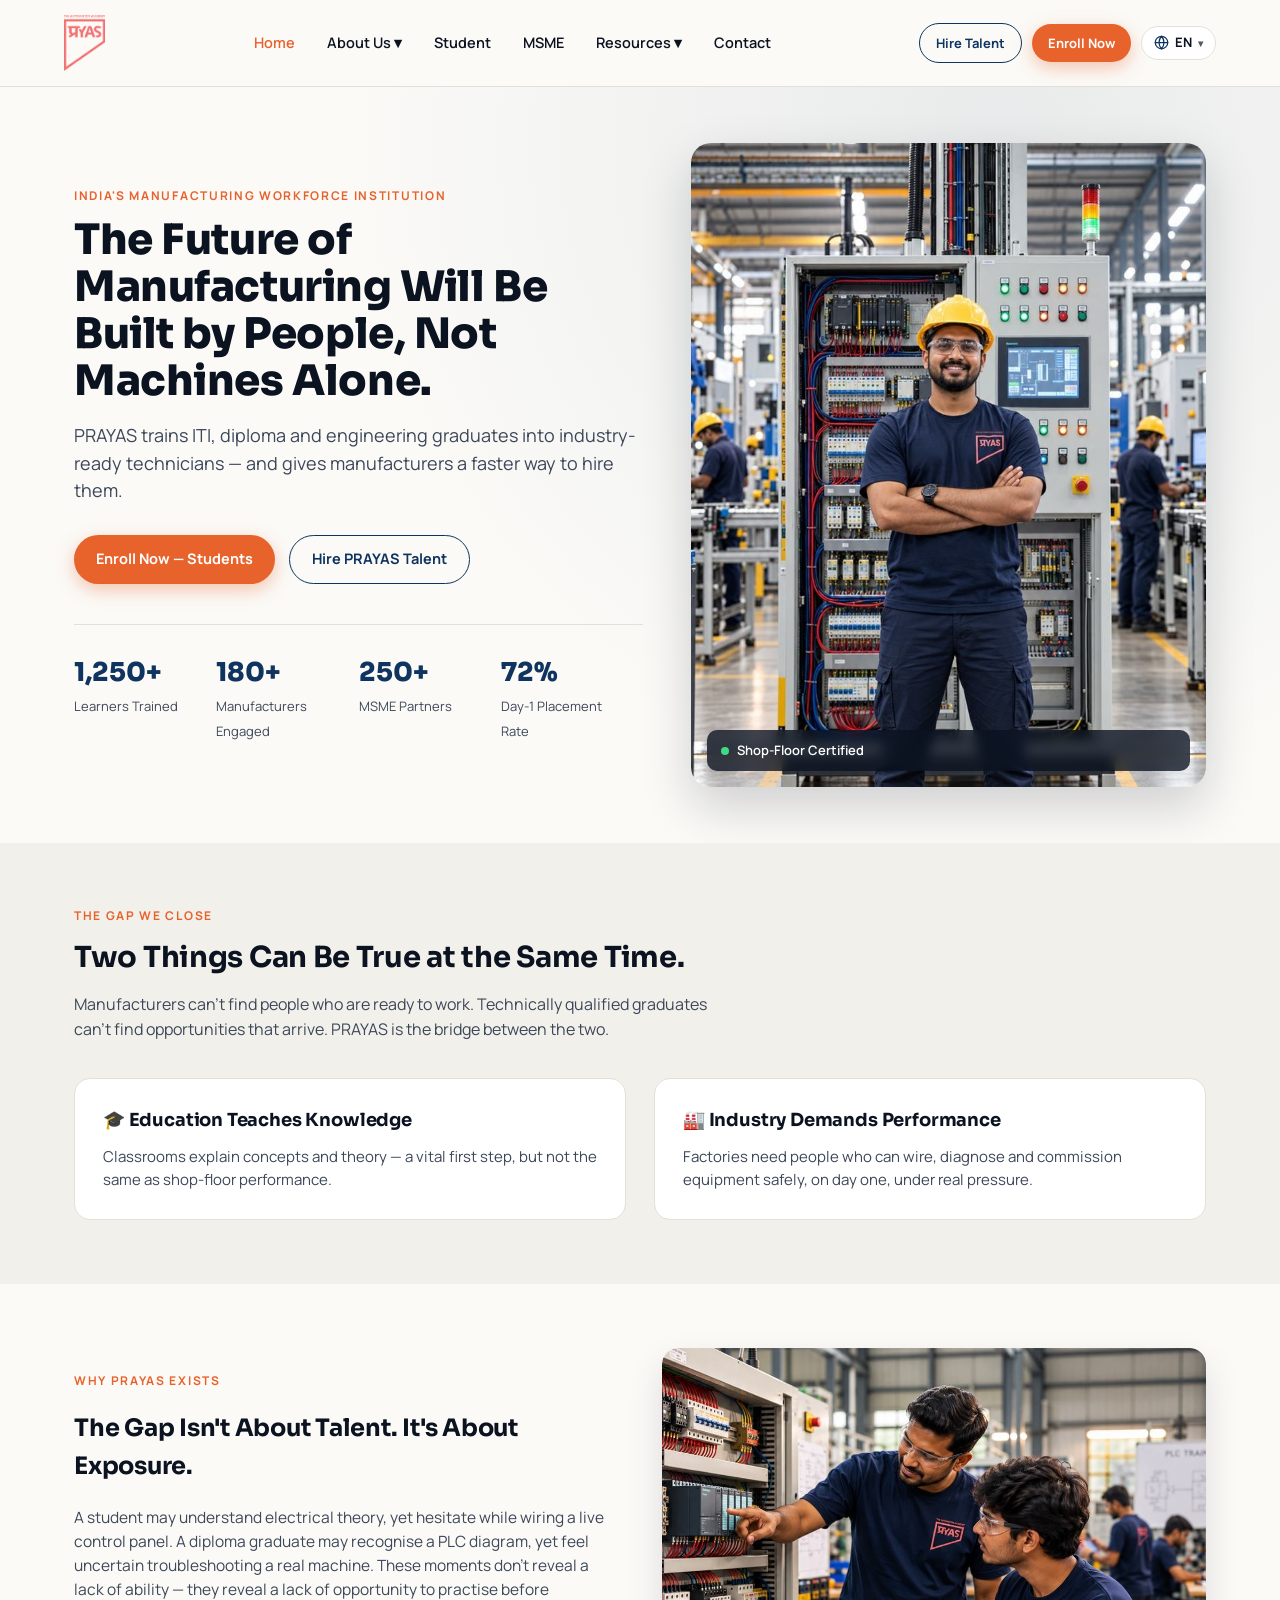
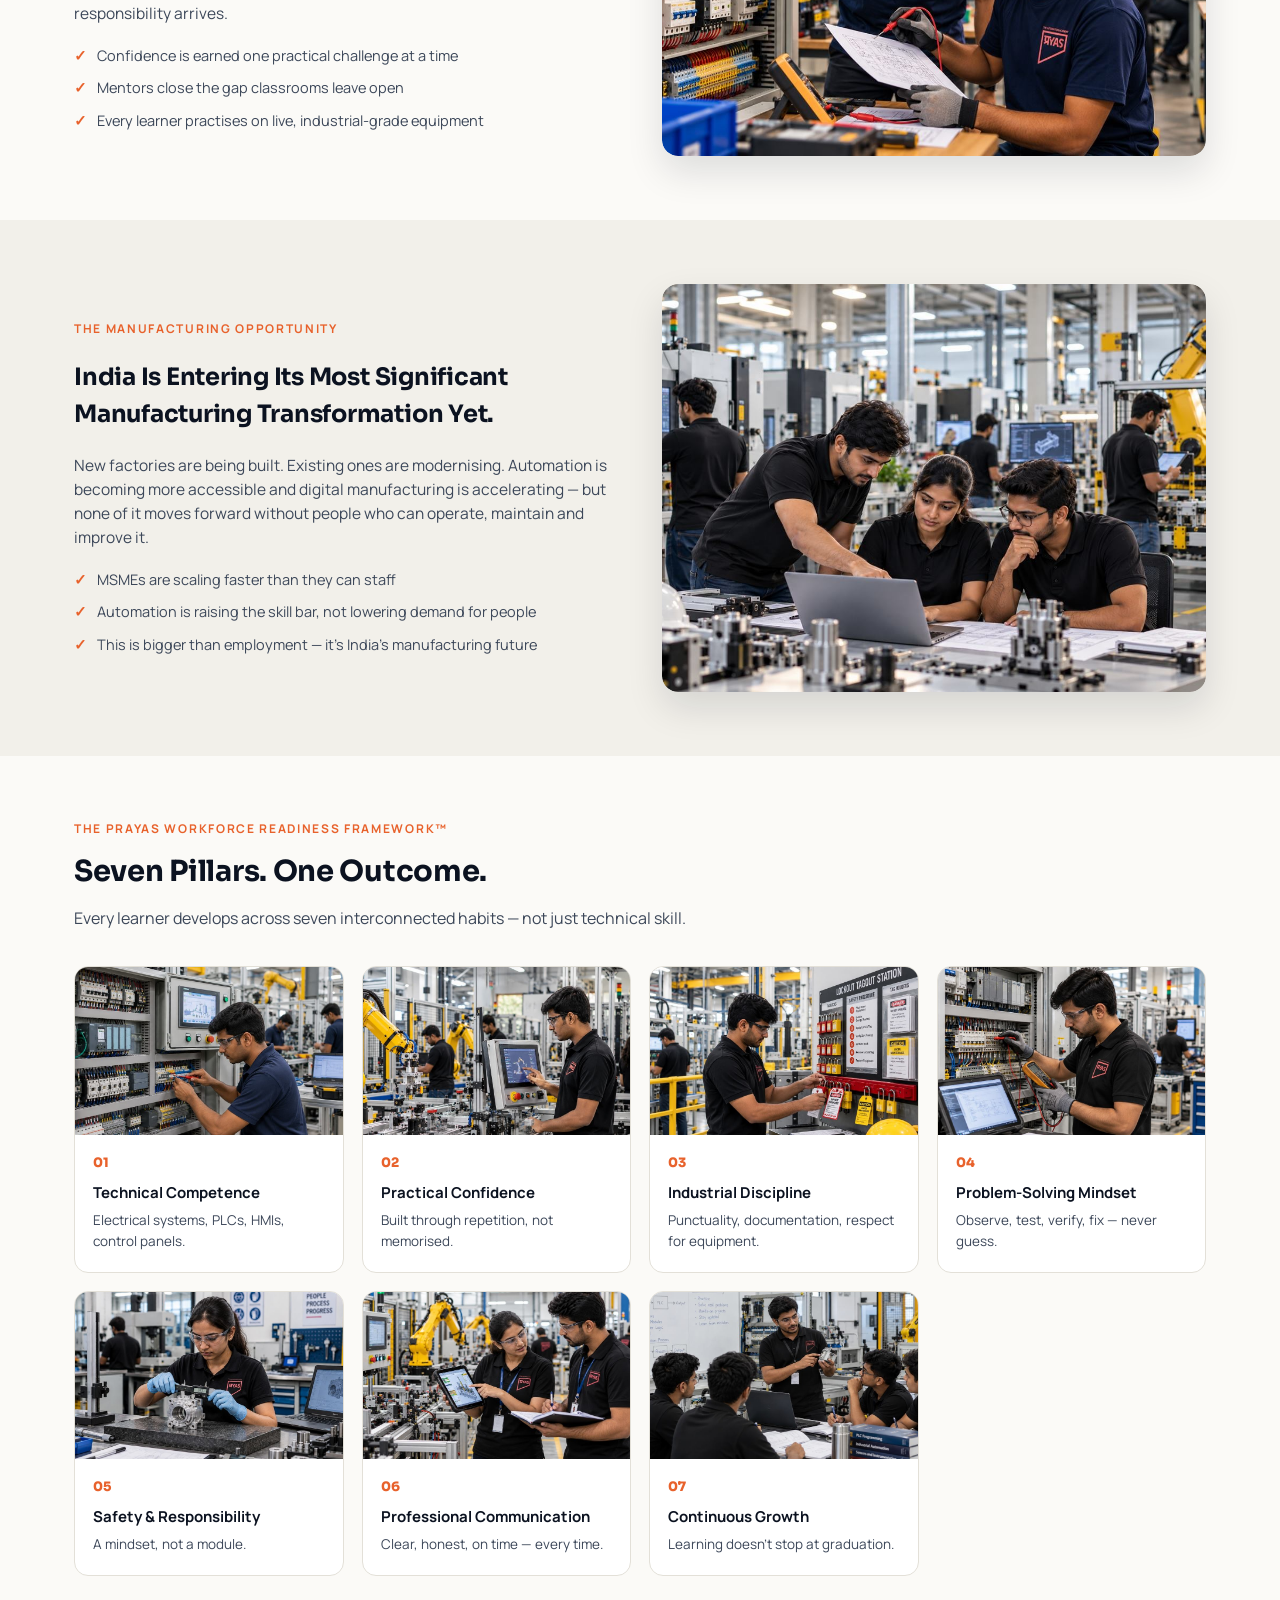
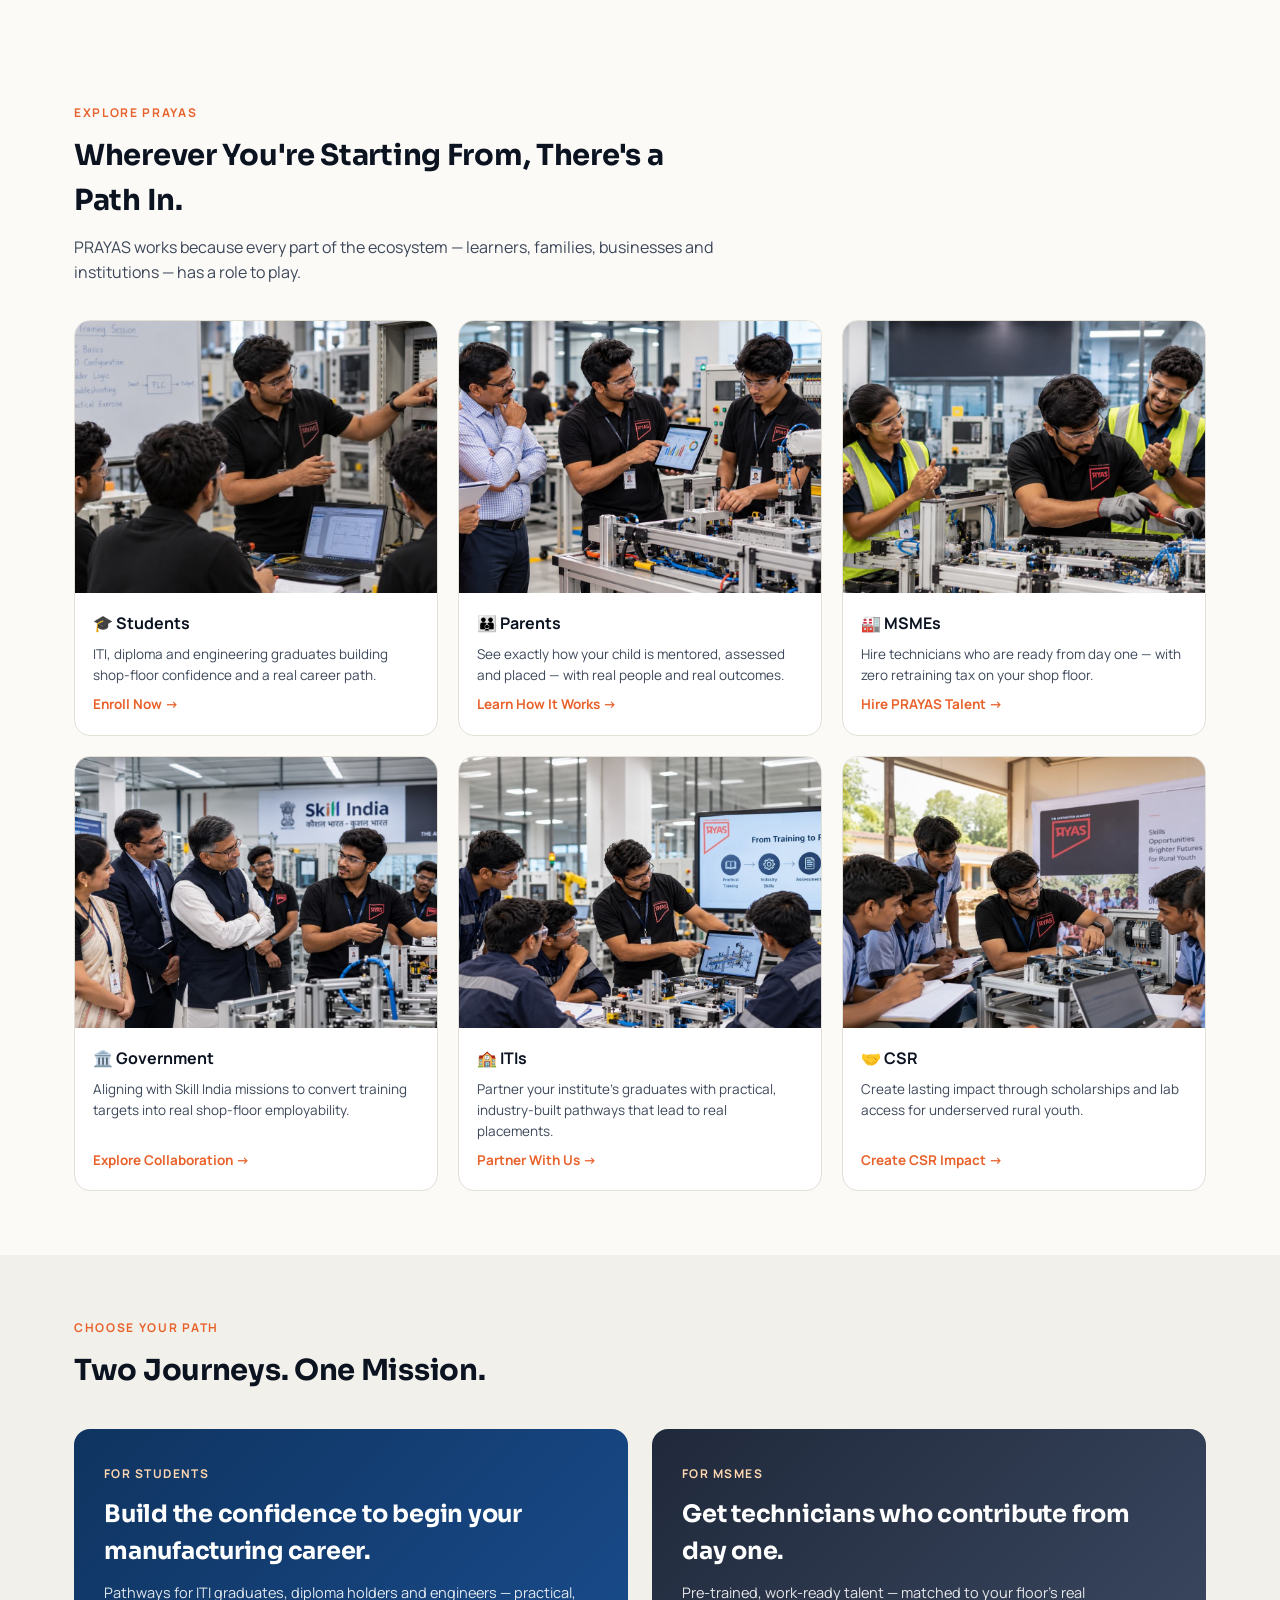
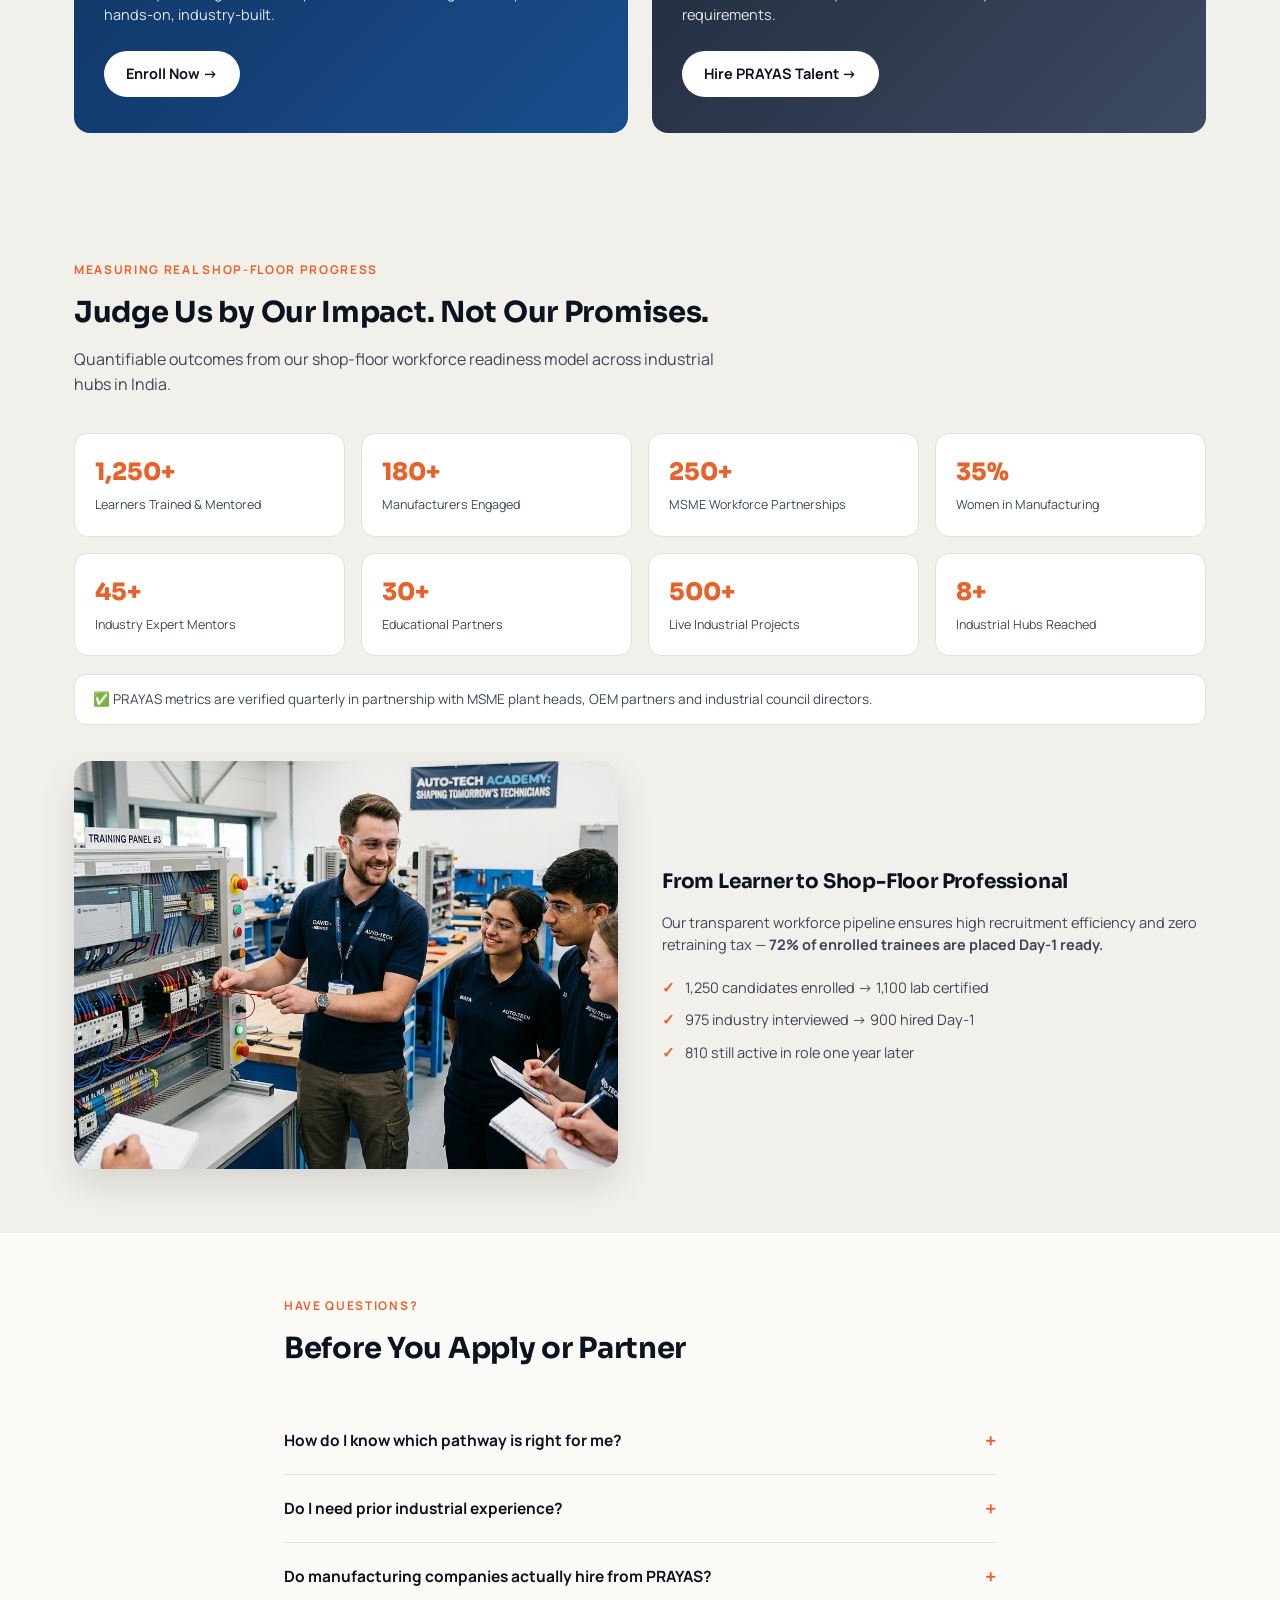
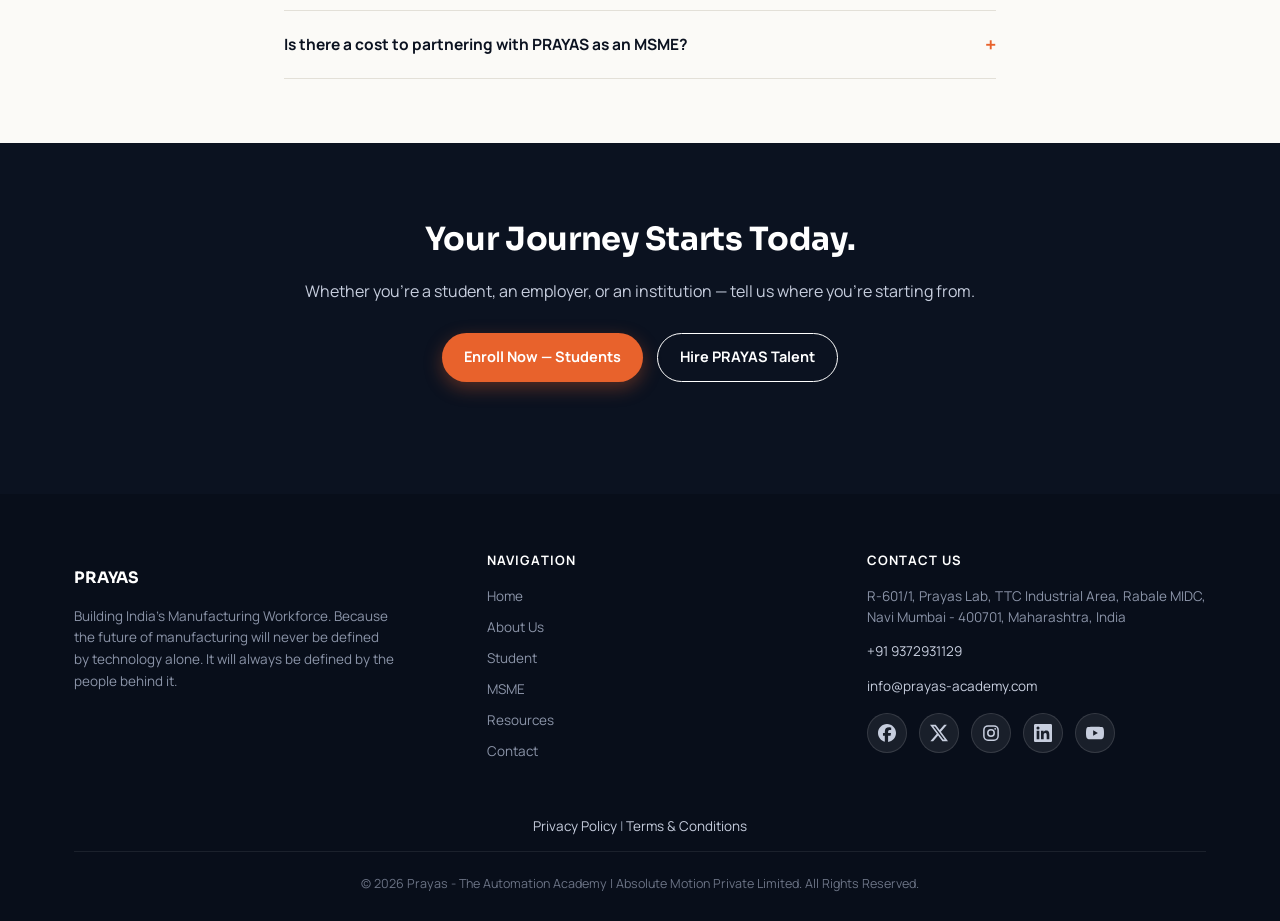
==== commit 4cf1561b: "feat(footer): show social media links as clickable icons Replace the Facebook / X / Instagram / Link" ====
--- a/index.html
+++ b/index.html
@@ -1805,7 +1805,7 @@
       opacity: 1
     }
   </style>
-  <link href="assets/i18n/i18n.css" rel="stylesheet" />
+  <link href="assets/i18n/i18n.css" rel="stylesheet" /><link href="assets/css/social-icons.css" rel="stylesheet"/>
 </head>
 
 <body>
@@ -2312,14 +2312,7 @@
           <p><a href="tel:+919372931129" style="color:#c7cede">+91 9372931129</a></p>
           <p data-i18n-html="k133"><a href="mailto:info@prayas-academy.com"
               style="color:#c7cede">info@prayas-academy.com</a></p>
-          <p data-i18n-html="k134" style="margin-top:10px"><a href="https://www.facebook.com/share/1CJUdkx9NA/"
-              rel="noopener" style="color:#c7cede" target="_blank">Facebook</a> · <a
-              href="https://x.com/theprayasacademy" rel="noopener" style="color:#c7cede" target="_blank">X</a> · <a
-              href="https://www.instagram.com/theprayasacademy" rel="noopener" style="color:#c7cede"
-              target="_blank">Instagram</a> · <a href="https://www.linkedin.com/company/the-prayas-academy/"
-              rel="noopener" style="color:#c7cede" target="_blank">LinkedIn</a> · <a
-              href="https://www.youtube.com/@theprayasacademy" rel="noopener" style="color:#c7cede"
-              target="_blank">YouTube</a></p>
+          <p class="footer-social-icons" data-i18n-html="k134"><a class="social-link s-facebook" href="https://www.facebook.com/share/1CJUdkx9NA/" target="_blank" rel="noopener noreferrer" aria-label="PRAYAS on Facebook" title="Facebook"><svg aria-hidden="true" viewBox="0 0 24 24" fill="currentColor"><path d="M9.101 23.691v-7.98H6.627v-3.667h2.474v-1.58c0-4.085 1.848-5.978 5.858-5.978.401 0 .955.042 1.468.103a8.68 8.68 0 0 1 1.141.195v3.325a8.623 8.623 0 0 0-.653-.036 26.805 26.805 0 0 0-.733-.009c-.707 0-1.259.096-1.675.309a1.686 1.686 0 0 0-.679.622c-.258.42-.374.995-.374 1.752v1.297h3.919l-.386 2.103-.287 1.564h-3.246v8.245C19.396 23.238 24 18.179 24 12.044c0-6.627-5.373-12-12-12s-12 5.373-12 12c0 5.628 3.874 10.35 9.101 11.647Z"/></svg></a><a class="social-link s-x" href="https://x.com/theprayasacademy" target="_blank" rel="noopener noreferrer" aria-label="PRAYAS on X" title="X"><svg aria-hidden="true" viewBox="0 0 24 24" fill="currentColor"><path d="M18.901 1.153h3.68l-8.04 9.19L24 22.846h-7.406l-5.8-7.584-6.638 7.584H.474l8.6-9.83L0 1.154h7.594l5.243 6.932ZM17.61 20.644h2.039L6.486 3.24H4.298Z"/></svg></a><a class="social-link s-instagram" href="https://www.instagram.com/theprayasacademy" target="_blank" rel="noopener noreferrer" aria-label="PRAYAS on Instagram" title="Instagram"><svg aria-hidden="true" viewBox="0 0 24 24" fill="none" stroke="currentColor" stroke-width="2"><rect x="2.5" y="2.5" width="19" height="19" rx="5.5"/><circle cx="12" cy="12" r="4.3"/><circle cx="17.6" cy="6.4" r="1.2" fill="currentColor" stroke="none"/></svg></a><a class="social-link s-linkedin" href="https://www.linkedin.com/company/the-prayas-academy/" target="_blank" rel="noopener noreferrer" aria-label="PRAYAS on LinkedIn" title="LinkedIn"><svg aria-hidden="true" viewBox="0 0 24 24" fill="currentColor"><path d="M20.447 20.452h-3.554v-5.569c0-1.328-.027-3.037-1.852-3.037-1.853 0-2.136 1.445-2.136 2.939v5.667H9.351V9h3.414v1.561h.046c.477-.9 1.637-1.85 3.37-1.85 3.601 0 4.267 2.37 4.267 5.455v6.286zM5.337 7.433a2.062 2.062 0 1 1 0-4.125 2.062 2.062 0 0 1 0 4.125zM7.119 20.452H3.555V9h3.564v11.452zM22.225 0H1.771C.792 0 0 .774 0 1.729v20.542C0 23.227.792 24 1.771 24h20.451C23.2 24 24 23.227 24 22.271V1.729C24 .774 23.2 0 22.222 0h.003z"/></svg></a><a class="social-link s-youtube" href="https://www.youtube.com/@theprayasacademy" target="_blank" rel="noopener noreferrer" aria-label="PRAYAS on YouTube" title="YouTube"><svg aria-hidden="true" viewBox="0 0 24 24" fill="currentColor"><path d="M23.498 6.186a3.016 3.016 0 0 0-2.122-2.136C19.505 3.545 12 3.545 12 3.545s-7.505 0-9.377.505A3.017 3.017 0 0 0 .502 6.186C0 8.07 0 12 0 12s0 3.93.502 5.814a3.016 3.016 0 0 0 2.122 2.136c1.871.505 9.376.505 9.376.505s7.505 0 9.377-.505a3.015 3.015 0 0 0 2.122-2.136C24 15.93 24 12 24 12s0-3.93-.502-5.814zM9.545 15.568V8.432L15.818 12l-6.273 3.568z"/></svg></a></p>
         </div>
       </div>
       <div class="footer-legal-links" style="text-align:center;padding:14px 0"><a data-i18n="k135"
--- a/assets/css/social-icons.css
+++ b/assets/css/social-icons.css
@@ -0,0 +1,22 @@
+/* Footer social media icons (used on every public page) */
+.footer-social-icons{display:flex;flex-wrap:wrap;gap:12px;margin-top:16px !important;}
+.footer-social-icons .social-link{
+  display:inline-flex;align-items:center;justify-content:center;
+  width:40px;height:40px;border-radius:50%;
+  background:rgba(255,255,255,.07);border:1px solid rgba(255,255,255,.12);
+  color:#c7cede !important;text-decoration:none;
+  transition:transform .2s ease,background .2s ease,color .2s ease,border-color .2s ease,box-shadow .2s ease;
+}
+.footer-social-icons .social-link svg{width:18px;height:18px;display:block;}
+.footer-social-icons .social-link:hover,
+.footer-social-icons .social-link:focus-visible{
+  transform:translateY(-3px);color:#fff !important;border-color:transparent;
+  box-shadow:0 8px 20px rgba(0,0,0,.35);outline:none;
+}
+.footer-social-icons .social-link:focus-visible{box-shadow:0 0 0 3px rgba(255,154,98,.6);}
+.footer-social-icons .s-facebook:hover,.footer-social-icons .s-facebook:focus-visible{background:#1877f2;}
+.footer-social-icons .s-x:hover,.footer-social-icons .s-x:focus-visible{background:#000;}
+.footer-social-icons .s-instagram:hover,.footer-social-icons .s-instagram:focus-visible{background:linear-gradient(45deg,#f09433,#e6683c,#dc2743,#cc2366,#bc1888);}
+.footer-social-icons .s-linkedin:hover,.footer-social-icons .s-linkedin:focus-visible{background:#0a66c2;}
+.footer-social-icons .s-youtube:hover,.footer-social-icons .s-youtube:focus-visible{background:#ff0000;}
+@media (prefers-reduced-motion:reduce){.footer-social-icons .social-link{transition:none;}}
